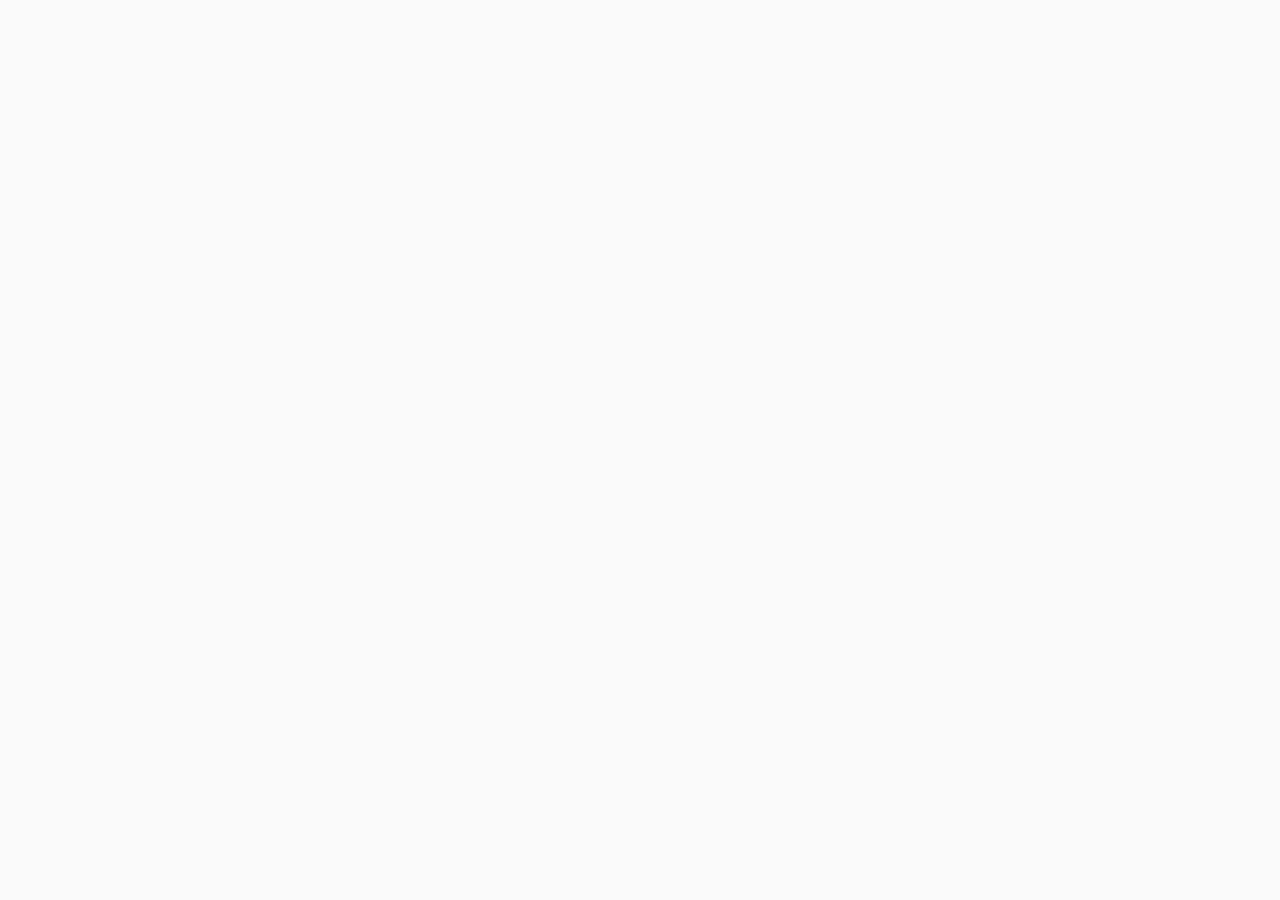
==== index.html @ 033799db "Initial commit" ====
<!DOCTYPE html>
<html lang="zh-CN">
<head>
  <meta charset="UTF-8" />
  <meta name="viewport" content="width=device-width, initial-scale=1.0" />
  <title>具身智能众创云空间</title>
  <!-- Favicon: 机器人+云 融合图标 -->
  <link rel="icon" type="image/svg+xml" href="data:image/svg+xml,%3Csvg xmlns='http://www.w3.org/2000/svg' viewBox='0 0 64 64'%3E%3Cdefs%3E%3ClinearGradient id='g' x1='0' y1='0' x2='1' y2='1'%3E%3Cstop offset='0%25' stop-color='%231565C0'/%3E%3Cstop offset='100%25' stop-color='%2342A5F5'/%3E%3C/linearGradient%3E%3C/defs%3E%3Crect width='64' height='64' rx='14' fill='url(%23g)'/%3E%3Cpath d='M20 28a12 12 0 0 1 24 0' fill='none' stroke='white' stroke-width='2.5' stroke-linecap='round'/%3E%3Crect x='18' y='28' width='28' height='18' rx='4' fill='none' stroke='white' stroke-width='2.5'/%3E%3Ccircle cx='26' cy='37' r='2.5' fill='white'/%3E%3Ccircle cx='38' cy='37' r='2.5' fill='white'/%3E%3Cpath d='M28 43h8' stroke='white' stroke-width='2' stroke-linecap='round'/%3E%3Cline x1='14' y1='33' x2='18' y2='33' stroke='white' stroke-width='2.5' stroke-linecap='round'/%3E%3Cline x1='46' y1='33' x2='50' y2='33' stroke='white' stroke-width='2.5' stroke-linecap='round'/%3E%3Cpath d='M36 20c2-5 7-7 11-5s5 7 3 11' fill='none' stroke='rgba(255,255,255,0.6)' stroke-width='2' stroke-linecap='round'/%3E%3C/svg%3E" />
  <link rel="stylesheet" href="https://unpkg.com/element-plus/dist/index.css" />
  <link rel="stylesheet" href="css/style.css" />
</head>
<body>
<div id="app"></div>

<!-- CDN 依赖 -->
<script src="https://unpkg.com/vue@3/dist/vue.global.prod.js"></script>
<script src="https://unpkg.com/element-plus/dist/index.full.min.js"></script>
<script src="https://cdn.jsdelivr.net/npm/echarts@5/dist/echarts.min.js"></script>

<!-- 数据层 -->
<script src="js/data.js"></script>

<!-- 组件（按模块拆分） -->
<script src="js/components/home.js"></script>
<script src="js/components/dataset.js"></script>
<script src="js/components/model.js"></script>
<script src="js/components/course.js"></script>
<script src="js/components/simulation.js"></script>
<script src="js/components/devtool.js"></script>
<script src="js/components/monitor.js"></script>
<script src="js/components/devzone.js"></script>
<script src="js/components/standard.js"></script>
<script src="js/components/mall.js"></script>
<script src="js/components/community.js"></script>
<script src="js/components/profile.js"></script>

<!-- 应用入口 -->
<script src="js/app.js"></script>
</body>
</html>
---- css/style.css ----
:root {
  --primary-blue: #1565C0;
  --primary-dark: #0D47A1;
  --primary-light: #1976D2;
  --accent-blue: #42A5F5;
  --dark-gray: #263238;
  --medium-gray: #546E7A;
  --light-gray: #90A4AE;
  --bg-white: #FAFAFA;
  --bg-section: #F5F7FA;
  --border-color: #E8EAED;
  --shadow: 0 2px 12px rgba(0,0,0,0.1);
  --shadow-hover: 0 8px 24px rgba(21,101,192,0.2);
  --radius: 8px;
  --transition: all 0.3s ease;
}
* { margin:0; padding:0; box-sizing:border-box; }
html,body { font-family:'Source Han Sans CN','PingFang SC','Microsoft YaHei',sans-serif; background:var(--bg-white); color:var(--dark-gray); font-size:14px; line-height:1.6; }
#app { min-height:100vh; }
::-webkit-scrollbar { width:6px; }
::-webkit-scrollbar-track { background:#f1f1f1; }
::-webkit-scrollbar-thumb { background:var(--light-gray); border-radius:3px; }
::-webkit-scrollbar-thumb:hover { background:var(--primary-blue); }

/* Navbar */
.top-navbar { position:fixed; top:0; left:0; right:0; z-index:1000; background:#fff; box-shadow:var(--shadow); height:60px; display:flex; align-items:center; padding:0 16px; }
.navbar-logo { display:flex; align-items:center; gap:10px; text-decoration:none; flex-shrink:0; margin-right:10px; cursor:pointer; transition:all 0.3s ease; }
.navbar-logo:hover { opacity:0.85; }
.logo-icon { width:36px; height:36px; border-radius:8px; display:flex; align-items:center; justify-content:center; color:#fff; font-size:18px; flex-shrink:0; overflow:hidden; }
.logo-icon svg { width:100%; height:100%; display:block; }
.logo-text { font-size:15px; font-weight:700; color:var(--primary-blue); white-space:nowrap; letter-spacing:0.5px; }
.logo-accent { font-weight:400; color:var(--medium-gray); margin-left:2px; }
.navbar-menu { flex:1; border-bottom:none !important; min-height:60px; overflow:hidden; }
.navbar-menu .el-menu-item { height:60px !important; line-height:60px !important; font-size:13px; padding:0 10px !important; }
.navbar-actions { display:flex; align-items:center; gap:10px; flex-shrink:0; }

/* Layout */
.main-content { padding-top:60px; min-height:100vh; }
.page-header { background:linear-gradient(135deg,var(--dark-gray),var(--primary-dark)); padding:40px 24px; color:#fff; }
.page-header-inner { max-width:1280px; margin:0 auto; }
.page-header h1 { font-size:26px; font-weight:700; margin-bottom:6px; }
.page-header p { font-size:14px; opacity:0.8; }
.section-container { max-width:1280px; margin:0 auto; padding:32px 24px; }
.section-title { font-size:22px; font-weight:700; color:var(--dark-gray); margin-bottom:6px; }
.section-subtitle { font-size:13px; color:var(--medium-gray); margin-bottom:24px; }
.section-tag { display:inline-block; font-size:11px; font-weight:600; color:var(--primary-blue); background:rgba(21,101,192,0.08); padding:3px 12px; border-radius:10px; letter-spacing:0.5px; }

/* Hero */
.hero-section { background:linear-gradient(135deg,var(--dark-gray) 0%,var(--primary-dark) 50%,var(--primary-blue) 100%); min-height:520px; display:flex; align-items:center; justify-content:center; text-align:center; padding:80px 24px; position:relative; overflow:hidden; }
.hero-grid-bg { position:absolute; inset:0; background-image:linear-gradient(rgba(255,255,255,0.03) 1px,transparent 1px),linear-gradient(90deg,rgba(255,255,255,0.03) 1px,transparent 1px); background-size:60px 60px; }
.hero-particles { position:absolute; inset:0; pointer-events:none; }
.hero-dot { position:absolute; background:rgba(66,165,245,0.4); border-radius:50%; animation:float-up linear infinite; }
@keyframes float-up { 0% { transform:translateY(0) scale(1); opacity:0; } 10% { opacity:1; } 90% { opacity:1; } 100% { transform:translateY(-100vh) scale(0.5); opacity:0; } }
.hero-float { position:absolute; border-radius:50%; opacity:0.06; }
.hero-float-1 { width:400px; height:400px; background:radial-gradient(circle,#42A5F5,transparent 70%); top:-100px; right:-100px; animation:float-glow 8s ease-in-out infinite; }
.hero-float-2 { width:300px; height:300px; background:radial-gradient(circle,#42A5F5,transparent 70%); bottom:-80px; left:-80px; animation:float-glow 10s ease-in-out infinite 2s; }
.hero-float-3 { width:200px; height:200px; border:1px solid rgba(255,255,255,0.08); background:transparent; top:20%; left:10%; animation:float-glow 6s ease-in-out infinite 1s; }
@keyframes float-glow { 0%,100% { transform:translate(0,0) scale(1); } 50% { transform:translate(20px,-20px) scale(1.1); } }
.hero-badge { display:inline-flex; align-items:center; gap:6px; background:rgba(66,165,245,0.15); border:1px solid rgba(66,165,245,0.4); color:var(--accent-blue); padding:6px 20px; border-radius:24px; font-size:13px; margin-bottom:20px; backdrop-filter:blur(4px); letter-spacing:0.5px; }
.hero-badge::before { content:''; display:inline-block; width:6px; height:6px; background:var(--accent-blue); border-radius:50%; animation:pulse 2s infinite; }
@keyframes pulse { 0%,100% { opacity:1; } 50% { opacity:0.3; } }
.hero-title { font-size:46px; font-weight:800; color:#fff; line-height:1.2; margin-bottom:16px; letter-spacing:-0.5px; }
.hero-title span { color:var(--accent-blue); }
.hero-subtitle { font-size:16px; color:rgba(255,255,255,0.75); margin-bottom:32px; max-width:600px; margin-left:auto; margin-right:auto; }
.hero-buttons { display:flex; gap:14px; justify-content:center; flex-wrap:wrap; }
.hero-btn-primary { font-size:15px !important; padding:12px 32px !important; border-radius:8px !important; font-weight:600 !important; }
.hero-btn-ghost { font-size:15px !important; padding:12px 32px !important; background:transparent !important; border-color:rgba(255,255,255,0.4) !important; color:#fff !important; border-radius:8px !important; font-weight:500 !important; }
.hero-btn-ghost:hover { border-color:rgba(255,255,255,0.8) !important; background:rgba(255,255,255,0.08) !important; }
.hero-trust { display:inline-flex; align-items:center; gap:14px; margin-top:28px; background:rgba(255,255,255,0.08); padding:8px 20px 8px 56px; border-radius:24px; position:relative; backdrop-filter:blur(4px); }
.hero-trust-avatars { position:relative; width:44px; height:28px; left:-44px; }
.hero-trust-avatar { position:absolute; width:28px; height:28px; border-radius:50%; display:flex; align-items:center; justify-content:center; color:#fff; font-size:11px; font-weight:700; border:2px solid rgba(38,50,56,0.9); }
.hero-trust-text { font-size:13px; color:rgba(255,255,255,0.8); }
.hero-trust-text strong { color:#fff; }

/* Stats */
.stats-section { background:#fff; padding:36px 0; box-shadow:var(--shadow); position:relative; overflow:hidden; }
.stats-section::before { content:''; position:absolute; top:0; left:0; right:0; height:2px; background:linear-gradient(90deg,transparent,var(--primary-blue),var(--accent-blue),var(--primary-blue),transparent); }
.stats-row { display:grid; grid-template-columns:repeat(4,1fr); max-width:1280px; margin:0 auto; padding:0 24px; }
.stat-item { text-align:center; padding:12px; border-right:1px solid var(--border-color); position:relative; }
.stat-item:last-child { border-right:none; }
.stat-number { font-size:36px; font-weight:800; background:linear-gradient(135deg,var(--primary-blue),var(--accent-blue)); -webkit-background-clip:text; -webkit-text-fill-color:transparent; background-clip:text; }
.stat-label { font-size:12px; color:var(--medium-gray); margin-top:4px; letter-spacing:1px; }

/* Module Cards */
.modules-section { background:var(--bg-section); padding:48px 0; }
.modules-grid { display:grid; grid-template-columns:repeat(5,1fr); gap:14px; max-width:1280px; margin:0 auto; padding:0 24px; }
.module-card { background:#fff; border-radius:12px; padding:24px 12px; text-align:center; cursor:pointer; transition:all 0.4s cubic-bezier(0.4,0,0.2,1); box-shadow:0 2px 8px rgba(0,0,0,0.06); border:1px solid transparent; position:relative; overflow:hidden; }
.module-card::before { content:''; position:absolute; top:0; left:0; right:0; height:3px; background:linear-gradient(90deg,var(--primary-blue),var(--accent-blue)); opacity:0; transition:opacity 0.3s; }
.module-card:hover { transform:translateY(-6px); box-shadow:0 12px 32px rgba(21,101,192,0.18); border-color:rgba(21,101,192,0.15); }
.module-card:hover::before { opacity:1; }
.module-icon { width:56px; height:56px; border-radius:14px; display:flex; align-items:center; justify-content:center; margin:0 auto 14px; color:#fff; transition:all 0.4s cubic-bezier(0.4,0,0.2,1); position:relative; }
.module-icon svg { width:28px; height:28px; }
.module-icon--dataset { background:linear-gradient(135deg,#1565C0,#42A5F5); box-shadow:0 4px 16px rgba(21,101,192,0.35); }
.module-icon--model { background:linear-gradient(135deg,#6A1B9A,#AB47BC); box-shadow:0 4px 16px rgba(106,27,154,0.35); }
.module-icon--course { background:linear-gradient(135deg,#00695C,#26A69A); box-shadow:0 4px 16px rgba(0,105,92,0.35); }
.module-icon--simulation { background:linear-gradient(135deg,#0D47A1,#2196F3); box-shadow:0 4px 16px rgba(13,71,161,0.35); }
.module-icon--devtool { background:linear-gradient(135deg,#E65100,#FF9800); box-shadow:0 4px 16px rgba(230,81,0,0.35); }
.module-icon--monitor { background:linear-gradient(135deg,#1B5E20,#66BB6A); box-shadow:0 4px 16px rgba(27,94,32,0.35); }
.module-icon--devzone { background:linear-gradient(135deg,#4E342E,#8D6E63); box-shadow:0 4px 16px rgba(78,52,46,0.35); }
.module-icon--standard { background:linear-gradient(135deg,#BF360C,#FF7043); box-shadow:0 4px 16px rgba(191,54,12,0.35); }
.module-icon--mall { background:linear-gradient(135deg,#0277BD,#29B6F6); box-shadow:0 4px 16px rgba(2,119,189,0.35); }
.module-icon--community { background:linear-gradient(135deg,#4527A0,#7E57C2); box-shadow:0 4px 16px rgba(69,39,160,0.35); }
.module-card:hover .module-icon { transform:scale(1.1) rotate(-3deg); }
.module-name { font-size:13px; font-weight:600; color:var(--dark-gray); margin-bottom:3px; }
.module-desc { font-size:11px; color:var(--light-gray); }

/* Partners */
.partners-section { background:var(--bg-section); padding:40px 0; }
.partners-grid { display:grid; grid-template-columns:repeat(6,1fr); gap:16px; }
.partner-logo { height:44px; background:#fff; border-radius:var(--radius); display:flex; align-items:center; justify-content:center; font-size:12px; font-weight:600; color:var(--medium-gray); box-shadow:var(--shadow); padding:0 12px; transition:var(--transition); }
.partner-logo:hover { box-shadow:var(--shadow-hover); color:var(--primary-blue); }

/* ===== Advantages ===== */
.advantages-section { background:#fff; padding:60px 0; }
.advantages-grid { display:grid; grid-template-columns:repeat(4,1fr); gap:20px; }
.advantage-card { background:var(--bg-section); border-radius:12px; padding:28px 22px; position:relative; overflow:hidden; transition:all 0.4s ease; border:1px solid transparent; }
.advantage-card:hover { background:#fff; box-shadow:0 8px 32px rgba(21,101,192,0.12); border-color:rgba(21,101,192,0.1); transform:translateY(-4px); }
.advantage-num { position:absolute; top:12px; right:16px; font-size:42px; font-weight:900; color:rgba(21,101,192,0.06); line-height:1; }
.advantage-icon-wrap { width:52px; height:52px; border-radius:14px; display:flex; align-items:center; justify-content:center; margin-bottom:18px; color:#fff; }
.advantage-icon-wrap svg { width:26px; height:26px; }
.advantage-icon--bolt { background:linear-gradient(135deg,#E65100,#FF9800); box-shadow:0 4px 14px rgba(230,81,0,0.3); }
.advantage-icon--cloud { background:linear-gradient(135deg,#0D47A1,#42A5F5); box-shadow:0 4px 14px rgba(13,71,161,0.3); }
.advantage-icon--shield { background:linear-gradient(135deg,#00695C,#26A69A); box-shadow:0 4px 14px rgba(0,105,92,0.3); }
.advantage-icon--puzzle { background:linear-gradient(135deg,#6A1B9A,#AB47BC); box-shadow:0 4px 14px rgba(106,27,154,0.3); }
.advantage-title { font-size:16px; font-weight:700; color:var(--dark-gray); margin-bottom:8px; }
.advantage-desc { font-size:13px; color:var(--medium-gray); line-height:1.7; }

/* ===== Featured Datasets ===== */
.featured-section { background:var(--bg-section); padding:60px 0; }
.featured-grid { display:grid; grid-template-columns:repeat(3,1fr); gap:20px; }
.featured-card { background:#fff; border-radius:12px; overflow:hidden; box-shadow:var(--shadow); transition:all 0.4s ease; border:1px solid var(--border-color); cursor:pointer; }
.featured-card:hover { transform:translateY(-4px); box-shadow:0 12px 32px rgba(21,101,192,0.15); border-color:var(--primary-blue); }
.featured-img { position:relative; height:180px; overflow:hidden; background:linear-gradient(135deg,#E3F2FD,#BBDEFB); }
.featured-img img { width:100%; height:100%; object-fit:cover; transition:transform 0.5s; }
.featured-card:hover .featured-img img { transform:scale(1.05); }
.featured-img-overlay { position:absolute; bottom:10px; right:10px; }
.featured-count { background:rgba(21,101,192,0.9); color:#fff; padding:3px 10px; border-radius:12px; font-size:11px; font-weight:600; backdrop-filter:blur(4px); }
.featured-body { padding:16px; }
.featured-name { font-size:14px; font-weight:600; color:var(--dark-gray); margin-bottom:6px; display:-webkit-box; -webkit-line-clamp:1; -webkit-box-orient:vertical; overflow:hidden; }
.featured-meta { display:flex; gap:12px; font-size:12px; color:var(--light-gray); }

/* ===== Tech Ecosystem ===== */
.tech-section { background:#fff; padding:60px 0; }
.tech-grid { display:flex; flex-wrap:wrap; gap:12px; justify-content:center; }
.tech-badge { display:inline-flex; align-items:center; gap:6px; padding:8px 18px; background:var(--bg-section); border:1px solid var(--border-color); border-radius:20px; font-size:13px; font-weight:500; color:var(--dark-gray); transition:all 0.3s; }
.tech-badge:hover { border-color:var(--primary-blue); color:var(--primary-blue); box-shadow:0 2px 8px rgba(21,101,192,0.1); }
.tech-badge-dot { width:6px; height:6px; background:var(--primary-blue); border-radius:50%; flex-shrink:0; }
.tech-badge-type { font-size:10px; color:var(--light-gray); background:rgba(0,0,0,0.04); padding:1px 6px; border-radius:8px; }

/* ===== Testimonials ===== */
.testimonials-section { background:var(--bg-section); padding:60px 0; }
.testimonials-grid { display:grid; grid-template-columns:repeat(3,1fr); gap:20px; }
.testimonial-card { background:#fff; border-radius:12px; padding:24px; box-shadow:var(--shadow); position:relative; transition:all 0.3s; }
.testimonial-card:hover { transform:translateY(-3px); box-shadow:var(--shadow-hover); }
.testimonial-quote { font-size:48px; font-weight:900; color:var(--primary-blue); opacity:0.15; line-height:0.8; margin-bottom:8px; }
.testimonial-content { font-size:13px; color:var(--medium-gray); line-height:1.8; margin-bottom:12px; }
.testimonial-stars { font-size:14px; }
.testimonial-avatar { width:40px; height:40px; border-radius:50%; background:linear-gradient(135deg,var(--primary-blue),var(--accent-blue)); display:flex; align-items:center; justify-content:center; color:#fff; font-size:15px; font-weight:700; flex-shrink:0; }
.testimonial-name { font-size:13px; font-weight:600; color:var(--dark-gray); }
.testimonial-role { font-size:11px; color:var(--light-gray); }

/* ===== News Cards (new grid layout) ===== */
.news-section { background:#fff; padding:60px 0; }
.news-grid { display:grid; grid-template-columns:repeat(2,1fr); gap:16px; }
.news-card { display:flex; gap:16px; background:var(--bg-section); border-radius:10px; padding:18px; transition:all 0.3s; border:1px solid transparent; cursor:pointer; }
.news-card:hover { border-color:var(--primary-blue); background:#fff; box-shadow:var(--shadow); }
.news-date-box { flex-shrink:0; width:56px; text-align:center; padding-top:4px; }
.news-date-day { font-size:28px; font-weight:800; color:var(--primary-blue); line-height:1; }
.news-date-month { font-size:12px; color:var(--medium-gray); margin-top:2px; }
.news-body { flex:1; min-width:0; }
.news-title { font-size:14px; font-weight:600; color:var(--dark-gray); margin-bottom:6px; display:-webkit-box; -webkit-line-clamp:1; -webkit-box-orient:vertical; overflow:hidden; }
.news-excerpt { font-size:12px; color:var(--medium-gray); display:-webkit-box; -webkit-line-clamp:2; -webkit-box-orient:vertical; overflow:hidden; }

/* ===== CTA ===== */
.cta-section { background:linear-gradient(135deg,var(--primary-dark),var(--primary-blue)); padding:60px 24px; }
.cta-inner { max-width:700px; text-align:center; margin:0 auto; }
.cta-title { font-size:28px; font-weight:800; color:#fff; margin-bottom:12px; }
.cta-desc { font-size:15px; color:rgba(255,255,255,0.8); margin-bottom:28px; }

/* Dataset */
.filter-bar { background:#fff; padding:16px 20px; border-radius:var(--radius); box-shadow:var(--shadow); margin-bottom:20px; display:flex; gap:12px; align-items:center; flex-wrap:wrap; }
/* ===== Dataset ===== */
.ds-stats-bar { display:flex; gap:0; background:#fff; border-radius:12px; overflow:hidden; box-shadow:0 2px 12px rgba(0,0,0,0.06); margin-bottom:24px; }
.ds-stat-item { flex:1; text-align:center; padding:18px 12px; border-right:1px solid var(--border-color); }
.ds-stat-item:last-child { border-right:none; }
.ds-stat-num { font-size:26px; font-weight:800; background:linear-gradient(135deg,var(--primary-blue),var(--accent-blue)); -webkit-background-clip:text; -webkit-text-fill-color:transparent; background-clip:text; }
.ds-stat-label { font-size:12px; color:var(--medium-gray); margin-top:4px; }
.dataset-grid { display:grid; grid-template-columns:repeat(3,1fr); gap:18px; }
.ds-link { text-decoration:none; display:block; }
.dataset-card { background:#fff; border-radius:12px; padding:20px; box-shadow:0 2px 12px rgba(0,0,0,0.06); transition:all 0.4s cubic-bezier(0.4,0,0.2,1); border:1px solid transparent; height:100%; display:flex; flex-direction:column; cursor:pointer; position:relative; }
.dataset-card:hover { transform:translateY(-4px); box-shadow:0 16px 40px rgba(21,101,192,0.15); border-color:rgba(21,101,192,0.2); }
.ds-card-header { display:flex; justify-content:space-between; align-items:center; margin-bottom:14px; }
.ds-category-badge { display:inline-flex; align-items:center; gap:4px; padding:4px 12px; border-radius:8px; color:#fff; font-size:11px; font-weight:600; letter-spacing:0.3px; }
.ds-ext-link { color:var(--light-gray); transition:color 0.3s; }
.dataset-card:hover .ds-ext-link { color:var(--primary-blue); }
.ds-name { font-size:15px; font-weight:700; color:var(--dark-gray); margin-bottom:6px; line-height:1.4; }
.ds-count { display:inline-flex; align-items:center; gap:4px; font-size:13px; font-weight:600; color:var(--primary-blue); background:rgba(21,101,192,0.08); padding:3px 10px; border-radius:6px; margin-bottom:10px; }
.ds-desc { font-size:12px; color:var(--medium-gray); line-height:1.7; margin-bottom:14px; display:-webkit-box; -webkit-line-clamp:2; -webkit-box-orient:vertical; overflow:hidden; flex:1; }
.ds-footer { display:flex; justify-content:space-between; align-items:center; gap:8px; flex-wrap:wrap; }
.ds-source { font-size:12px; color:var(--light-gray); font-weight:500; }
.ds-tags { display:flex; gap:4px; flex-wrap:wrap; }
.dataset-grid { display:grid; grid-template-columns:repeat(3,1fr); gap:18px; }
.dataset-name { font-size:15px; font-weight:600; color:var(--dark-gray); margin-bottom:6px; }
.dataset-meta { font-size:12px; color:var(--medium-gray); margin-bottom:10px; }
.dataset-tags { display:flex; gap:5px; flex-wrap:wrap; margin-bottom:12px; }
.dataset-actions { display:flex; gap:6px; }

/* Model */
.model-layout { display:grid; grid-template-columns:220px 1fr; gap:20px; }
.model-sidebar { background:#fff; border-radius:var(--radius); padding:14px; box-shadow:var(--shadow); }
.model-content { background:#fff; border-radius:var(--radius); padding:18px; box-shadow:var(--shadow); }
.model-grid { display:grid; grid-template-columns:repeat(3,1fr); gap:14px; }
.model-card { border:1px solid var(--border-color); border-radius:var(--radius); overflow:hidden; transition:var(--transition); cursor:pointer; }
.model-card:hover { box-shadow:var(--shadow-hover); border-color:var(--primary-blue); }
.model-card-img { width:100%; height:120px; background:linear-gradient(135deg,#E3F2FD,#BBDEFB); display:flex; align-items:center; justify-content:center; font-size:36px; }
.model-card-body { padding:10px; }
.model-card-name { font-size:13px; font-weight:600; color:var(--dark-gray); margin-bottom:4px; }
.model-card-desc { font-size:11px; color:var(--medium-gray); }

/* Course */
.course-grid { display:grid; grid-template-columns:repeat(3,1fr); gap:20px; }
.course-link { text-decoration:none; display:block; }
.course-card { background:#fff; border-radius:12px; overflow:hidden; box-shadow:0 2px 12px rgba(0,0,0,0.06); transition:all 0.4s cubic-bezier(0.4,0,0.2,1); cursor:pointer; border:1px solid transparent; height:100%; display:flex; flex-direction:column; }
.course-card:hover { transform:translateY(-6px); box-shadow:0 16px 40px rgba(21,101,192,0.15); border-color:rgba(21,101,192,0.15); }
.course-cover-wrap { position:relative; width:100%; padding-top:56.25%; background:linear-gradient(135deg,#E3F2FD,#BBDEFB); overflow:hidden; flex-shrink:0; }
.course-cover { position:absolute; top:0; left:0; width:100%; height:100%; object-fit:cover; transition:transform 0.5s; }
.course-card:hover .course-cover { transform:scale(1.05); }
.course-rank-badge { position:absolute; top:10px; left:10px; background:linear-gradient(135deg,#FF6B35,#FF8F00); color:#fff; font-size:11px; font-weight:800; padding:3px 10px; border-radius:6px; letter-spacing:0.5px; box-shadow:0 2px 8px rgba(255,107,53,0.4); }
.course-cover-overlay { position:absolute; inset:0; background:rgba(21,101,192,0.0); display:flex; align-items:center; justify-content:center; opacity:0; transition:all 0.3s; }
.course-card:hover .course-cover-overlay { opacity:1; background:rgba(21,101,192,0.35); }
.course-body { padding:14px 16px 16px; display:flex; flex-direction:column; flex:1; }
.course-title { font-size:13px; font-weight:600; color:var(--dark-gray); margin-bottom:8px; display:-webkit-box; -webkit-line-clamp:2; -webkit-box-orient:vertical; overflow:hidden; line-height:1.5; }
.course-up-row { display:flex; align-items:center; gap:8px; margin-bottom:8px; }
.course-avatar { width:22px; height:22px; border-radius:50%; display:flex; align-items:center; justify-content:center; color:#fff; font-size:10px; font-weight:700; flex-shrink:0; }
.course-up { font-size:12px; color:var(--medium-gray); flex:1; overflow:hidden; text-overflow:ellipsis; white-space:nowrap; }
.course-stats-row { display:flex; gap:14px; margin-bottom:8px; }
.course-stat { display:inline-flex; align-items:center; gap:4px; font-size:11px; color:var(--light-gray); }
.course-stat svg { flex-shrink:0; }
.course-desc { font-size:11px; color:var(--medium-gray); display:-webkit-box; -webkit-line-clamp:2; -webkit-box-orient:vertical; overflow:hidden; line-height:1.6; margin-top:auto; }

/* Simulation */
.sim-layout { display:grid; grid-template-columns:320px 1fr; gap:20px; }
.panel-card { background:#fff; border-radius:var(--radius); padding:22px; box-shadow:var(--shadow); }
.chart-container { width:100%; height:280px; }
.compute-packages { display:grid; grid-template-columns:repeat(3,1fr); gap:14px; margin-top:20px; }
.compute-package-card { border:2px solid var(--border-color); border-radius:var(--radius); padding:18px; text-align:center; cursor:pointer; transition:var(--transition); }
.compute-package-card.selected { border-color:var(--primary-blue); background:rgba(21,101,192,0.05); }
.package-name { font-size:15px; font-weight:700; color:var(--dark-gray); margin-bottom:6px; }
.package-price { font-size:22px; font-weight:800; color:var(--primary-blue); margin-bottom:6px; }
.package-desc { font-size:12px; color:var(--medium-gray); }

/* Monitor */
.monitor-stats { display:grid; grid-template-columns:repeat(4,1fr); gap:14px; margin-bottom:20px; }
.monitor-stat-card { background:#fff; border-radius:var(--radius); padding:18px; box-shadow:var(--shadow); display:flex; align-items:center; gap:14px; }
.monitor-stat-icon { width:44px; height:44px; border-radius:10px; display:flex; align-items:center; justify-content:center; font-size:20px; flex-shrink:0; }
.monitor-stat-value { font-size:26px; font-weight:800; line-height:1; }
.monitor-stat-label { font-size:12px; color:var(--medium-gray); margin-top:3px; }
.monitor-charts { display:grid; grid-template-columns:2fr 1fr; gap:20px; margin-bottom:20px; }
.chart-card { background:#fff; border-radius:var(--radius); padding:18px; box-shadow:var(--shadow); }
.chart-title { font-size:14px; font-weight:600; color:var(--dark-gray); margin-bottom:14px; }

/* Mall */
.mall-layout { display:grid; grid-template-columns:200px 1fr; gap:20px; }
.mall-sidebar { background:#fff; border-radius:var(--radius); padding:14px; box-shadow:var(--shadow); height:fit-content; }
.mall-grid { display:grid; grid-template-columns:repeat(4,1fr); gap:16px; }
.mall-card { background:#fff; border-radius:12px; overflow:hidden; box-shadow:0 2px 12px rgba(0,0,0,0.06); transition:all 0.4s cubic-bezier(0.4,0,0.2,1); cursor:pointer; border:1px solid transparent; }
.mall-card:hover { transform:translateY(-4px); box-shadow:0 12px 32px rgba(21,101,192,0.15); border-color:rgba(21,101,192,0.15); }
.mall-card-img { position:relative; width:100%; padding-top:75%; background:var(--bg-section); overflow:hidden; flex-shrink:0; }
.mall-card-img img { position:absolute; top:0; left:0; width:100%; height:100%; object-fit:cover; transition:transform 0.5s; }
.mall-card:hover .mall-card-img img { transform:scale(1.05); }
.mall-card-brand { position:absolute; top:8px; left:8px; background:rgba(21,101,192,0.9); color:#fff; padding:2px 8px; border-radius:4px; font-size:10px; font-weight:600; letter-spacing:0.3px; backdrop-filter:blur(4px); }
.mall-card-body { padding:12px 14px 14px; }
.mall-card-name { font-size:13px; font-weight:600; color:var(--dark-gray); margin-bottom:4px; display:-webkit-box; -webkit-line-clamp:2; -webkit-box-orient:vertical; overflow:hidden; line-height:1.5; }
.mall-card-spec { font-size:11px; color:var(--medium-gray); margin-bottom:8px; display:-webkit-box; -webkit-line-clamp:2; -webkit-box-orient:vertical; overflow:hidden; line-height:1.5; }
.mall-card-price-row { display:flex; align-items:baseline; gap:6px; margin-bottom:6px; }
.mall-card-price { font-size:20px; font-weight:800; color:#E53935; }
.mall-card-orig { font-size:11px; color:var(--light-gray); text-decoration:line-through; }
.mall-card-discount { display:inline-block; background:linear-gradient(135deg,#E53935,#FF6B35); color:#fff; font-size:10px; font-weight:700; padding:1px 5px; border-radius:3px; }
.mall-card-meta { display:flex; justify-content:space-between; font-size:11px; color:var(--light-gray); }

/* Community */
.community-layout { display:grid; grid-template-columns:1fr 300px; gap:20px; }
.post-item { background:#fff; border-radius:var(--radius); padding:18px; margin-bottom:10px; box-shadow:var(--shadow); cursor:pointer; transition:var(--transition); }
.post-item:hover { box-shadow:var(--shadow-hover); }
.post-title { font-size:14px; font-weight:600; color:var(--dark-gray); margin-bottom:6px; }
.post-excerpt { font-size:12px; color:var(--medium-gray); margin-bottom:10px; }
.post-meta { display:flex; align-items:center; gap:10px; font-size:12px; color:var(--light-gray); flex-wrap:wrap; }
.sidebar-widget { background:#fff; border-radius:var(--radius); padding:18px; box-shadow:var(--shadow); margin-bottom:14px; }
.widget-title { font-size:14px; font-weight:600; color:var(--dark-gray); padding-bottom:10px; border-bottom:1px solid var(--border-color); margin-bottom:10px; }

/* DevZone */
.devzone-grid { display:grid; grid-template-columns:repeat(3,1fr); gap:16px; margin-bottom:24px; }
.devzone-card { background:#fff; border-radius:var(--radius); padding:20px; box-shadow:var(--shadow); border:2px solid transparent; cursor:pointer; transition:var(--transition); }
.devzone-card:hover,.devzone-card.active { border-color:var(--primary-blue); }
.case-grid { display:grid; grid-template-columns:repeat(3,1fr); gap:16px; }
.case-card { background:#fff; border-radius:var(--radius); overflow:hidden; box-shadow:var(--shadow); }
.case-img { width:100%; height:130px; background:linear-gradient(135deg,#E3F2FD,#BBDEFB); display:flex; align-items:center; justify-content:center; font-size:36px; }
.case-body { padding:12px; }

/* Standard */
.standard-layout { display:grid; grid-template-columns:240px 1fr; gap:20px; }
.standard-sidebar { background:#fff; border-radius:var(--radius); padding:14px; box-shadow:var(--shadow); height:fit-content; position:sticky; top:76px; }
.standard-content { background:#fff; border-radius:var(--radius); padding:20px; box-shadow:var(--shadow); min-height:400px; }
.std-sidebar-title { font-size:13px; font-weight:700; color:var(--dark-gray); padding-bottom:10px; border-bottom:2px solid var(--border-color); margin-bottom:8px; letter-spacing:0.3px; }
.std-tree-node { display:flex; align-items:center; gap:6px; width:100%; font-size:13px; }
.std-tree-dot { width:8px; height:8px; border-radius:50%; flex-shrink:0; }
.std-tree-label { flex:1; color:var(--dark-gray); }
.std-tree-count { font-size:11px; color:var(--light-gray); background:var(--bg-section); padding:1px 7px; border-radius:10px; min-width:24px; text-align:center; }
.std-category-header { display:flex; align-items:center; gap:10px; padding:12px 16px; margin-bottom:16px; background:var(--bg-section); border-radius:8px; border-left:4px solid var(--primary-blue); }
.std-category-dot { width:10px; height:10px; border-radius:50%; flex-shrink:0; }
.std-category-name { font-size:16px; font-weight:700; color:var(--dark-gray); }
.std-category-count { font-size:12px; color:var(--medium-gray); background:rgba(0,0,0,0.05); padding:2px 10px; border-radius:10px; margin-left:auto; }
.std-code { font-family:'SF Mono','Menlo','Consolas',monospace; font-size:12px; font-weight:600; color:var(--primary-blue); letter-spacing:-0.2px; }
.std-cat-badge { display:inline-flex; align-items:center; padding:2px 8px; border-radius:6px; font-size:11px; font-weight:600; white-space:nowrap; }
.std-cert-intro { display:flex; align-items:center; gap:14px; padding:18px 20px; background:rgba(21,101,192,0.04); border:1px solid rgba(21,101,192,0.12); border-radius:10px; margin-bottom:18px; }
.std-cert-icon { width:48px; height:48px; border-radius:12px; background:rgba(21,101,192,0.1); display:flex; align-items:center; justify-content:center; flex-shrink:0; }
.std-pagination { display:flex; justify-content:center; padding:16px 0 4px; }
.std-tabs .el-tabs__header { margin-bottom:16px; }

/* DevTool */
.devtool-layout { display:grid; grid-template-columns:380px 1fr; gap:20px; }
.result-placeholder { height:280px; display:flex; flex-direction:column; align-items:center; justify-content:center; color:var(--light-gray); border:2px dashed var(--border-color); border-radius:var(--radius); }

/* Profile */
.profile-header { background:linear-gradient(135deg,var(--primary-dark),var(--primary-blue)); padding:36px 24px; display:flex; align-items:center; gap:20px; margin-bottom:20px; border-radius:var(--radius); }
.profile-avatar { width:72px; height:72px; border-radius:50%; background:rgba(255,255,255,0.2); display:flex; align-items:center; justify-content:center; font-size:32px; color:#fff; flex-shrink:0; }

/* Footer */
.site-footer { background:var(--dark-gray); color:rgba(255,255,255,0.7); padding:40px 24px 20px; }
.footer-inner { max-width:1280px; margin:0 auto; }
.footer-grid { display:grid; grid-template-columns:2fr 1fr 1fr 1fr; gap:32px; margin-bottom:32px; }
.footer-brand p { font-size:13px; line-height:1.8; margin-top:10px; }
.footer-col h4 { color:#fff; font-size:14px; font-weight:600; margin-bottom:14px; }
.footer-col ul { list-style:none; }
.footer-col ul li { margin-bottom:6px; }
.footer-col ul li a { color:rgba(255,255,255,0.6); text-decoration:none; font-size:13px; transition:var(--transition); }
.footer-col ul li a:hover { color:var(--accent-blue); }
.footer-bottom { border-top:1px solid rgba(255,255,255,0.1); padding-top:16px; text-align:center; font-size:13px; }

/* Tag cloud */
.tag-cloud { display:flex; flex-wrap:wrap; gap:6px; }
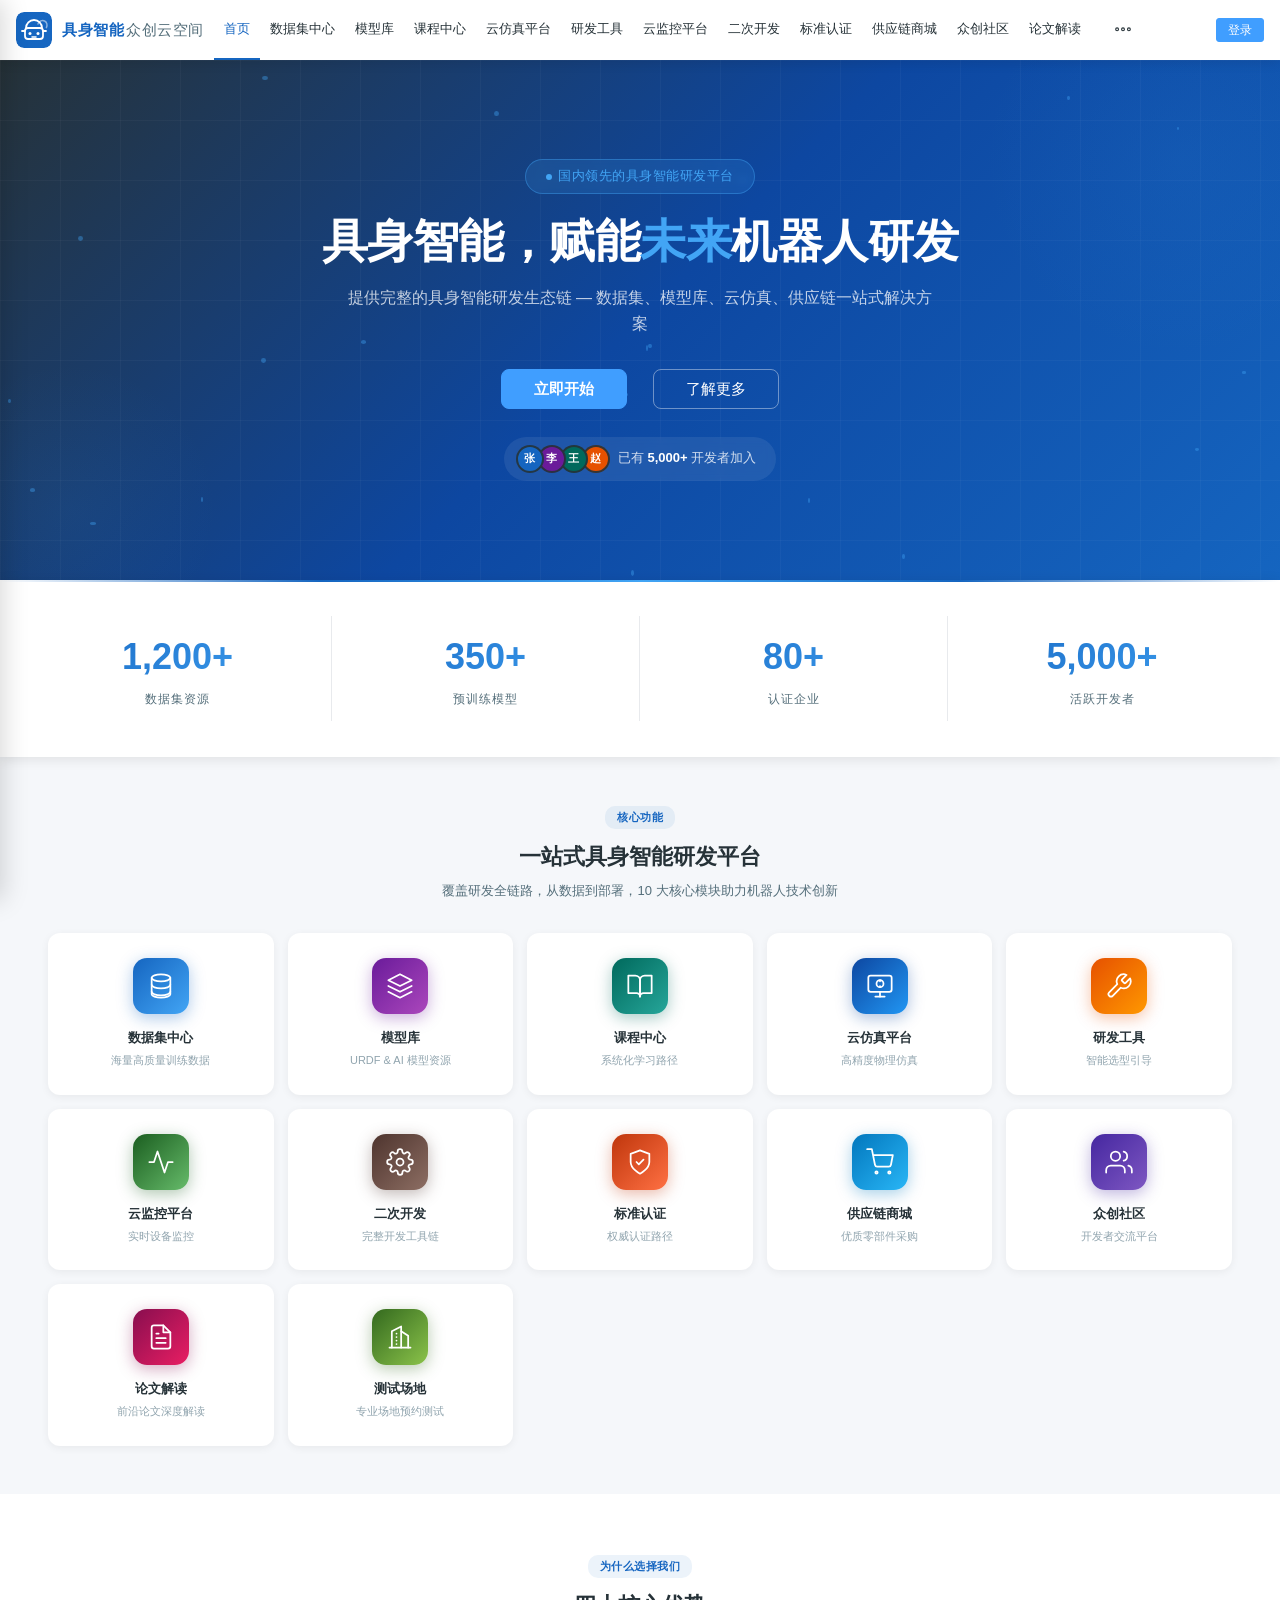
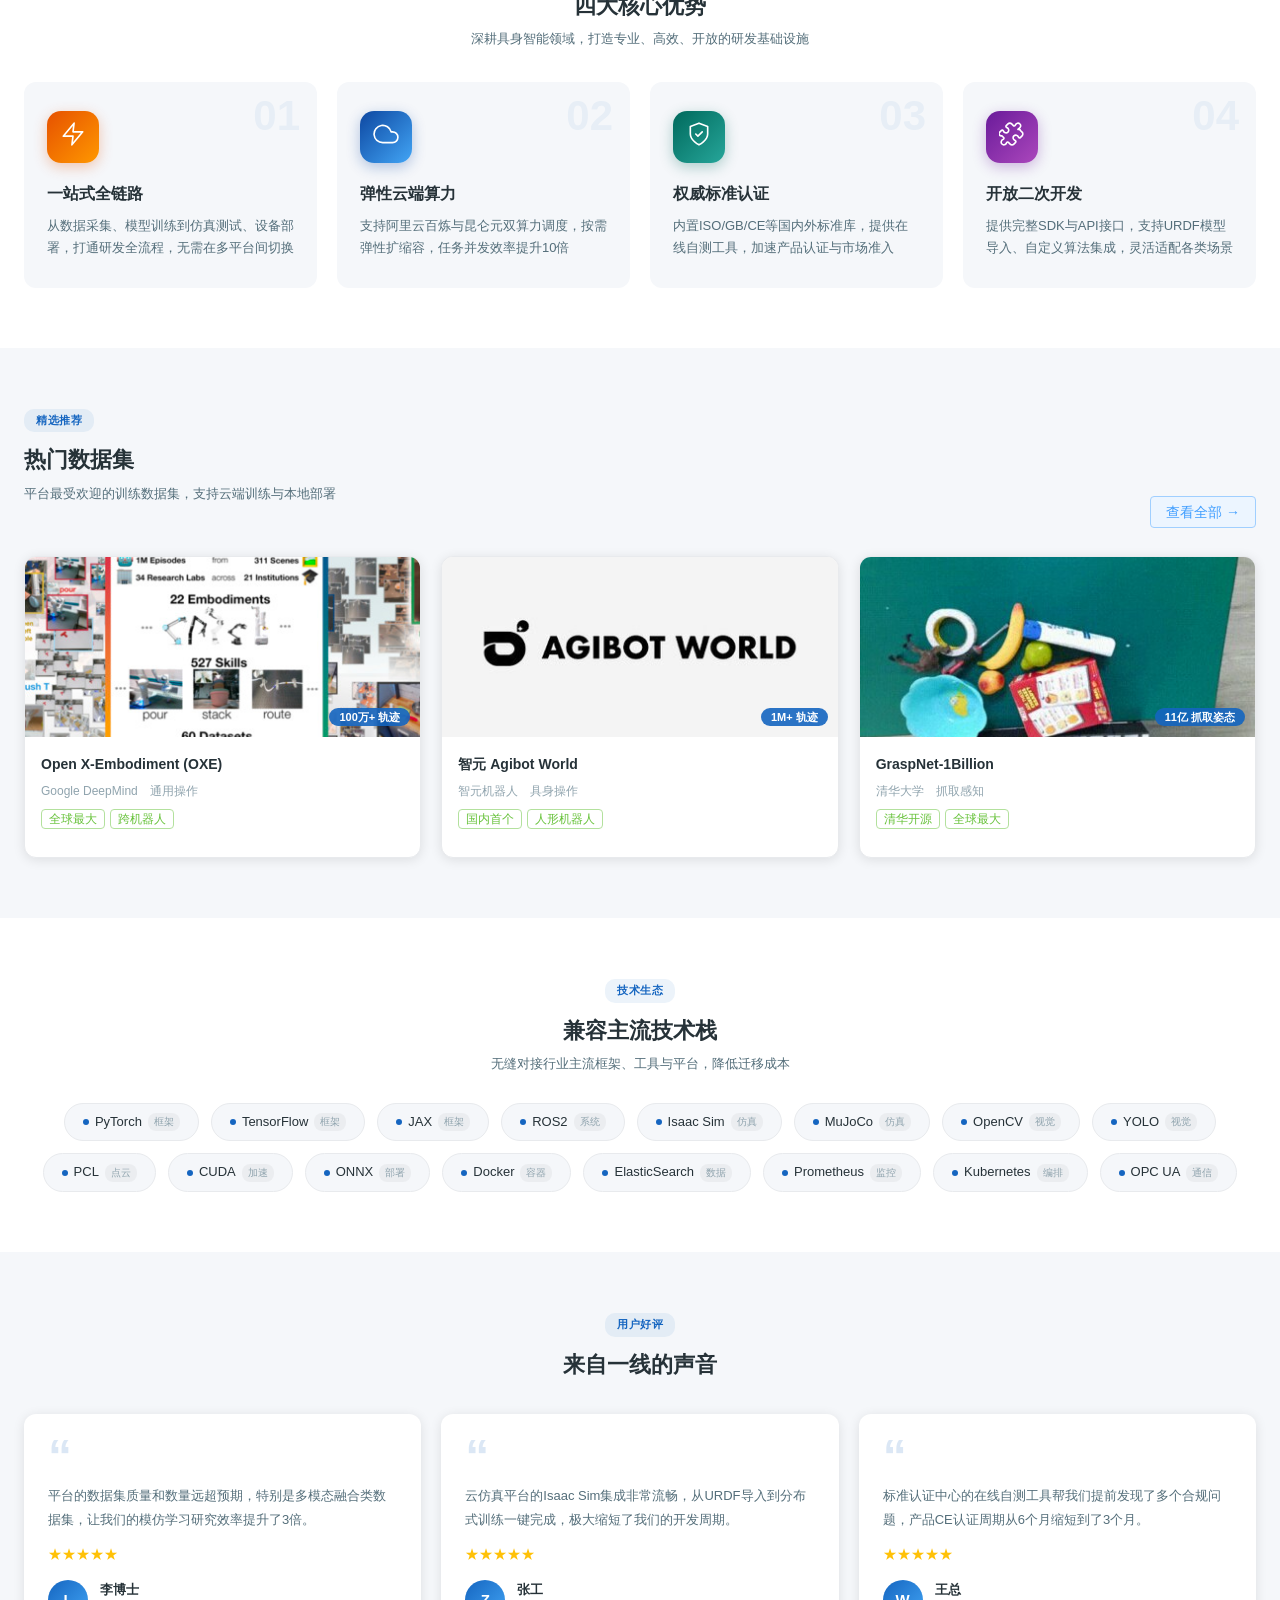
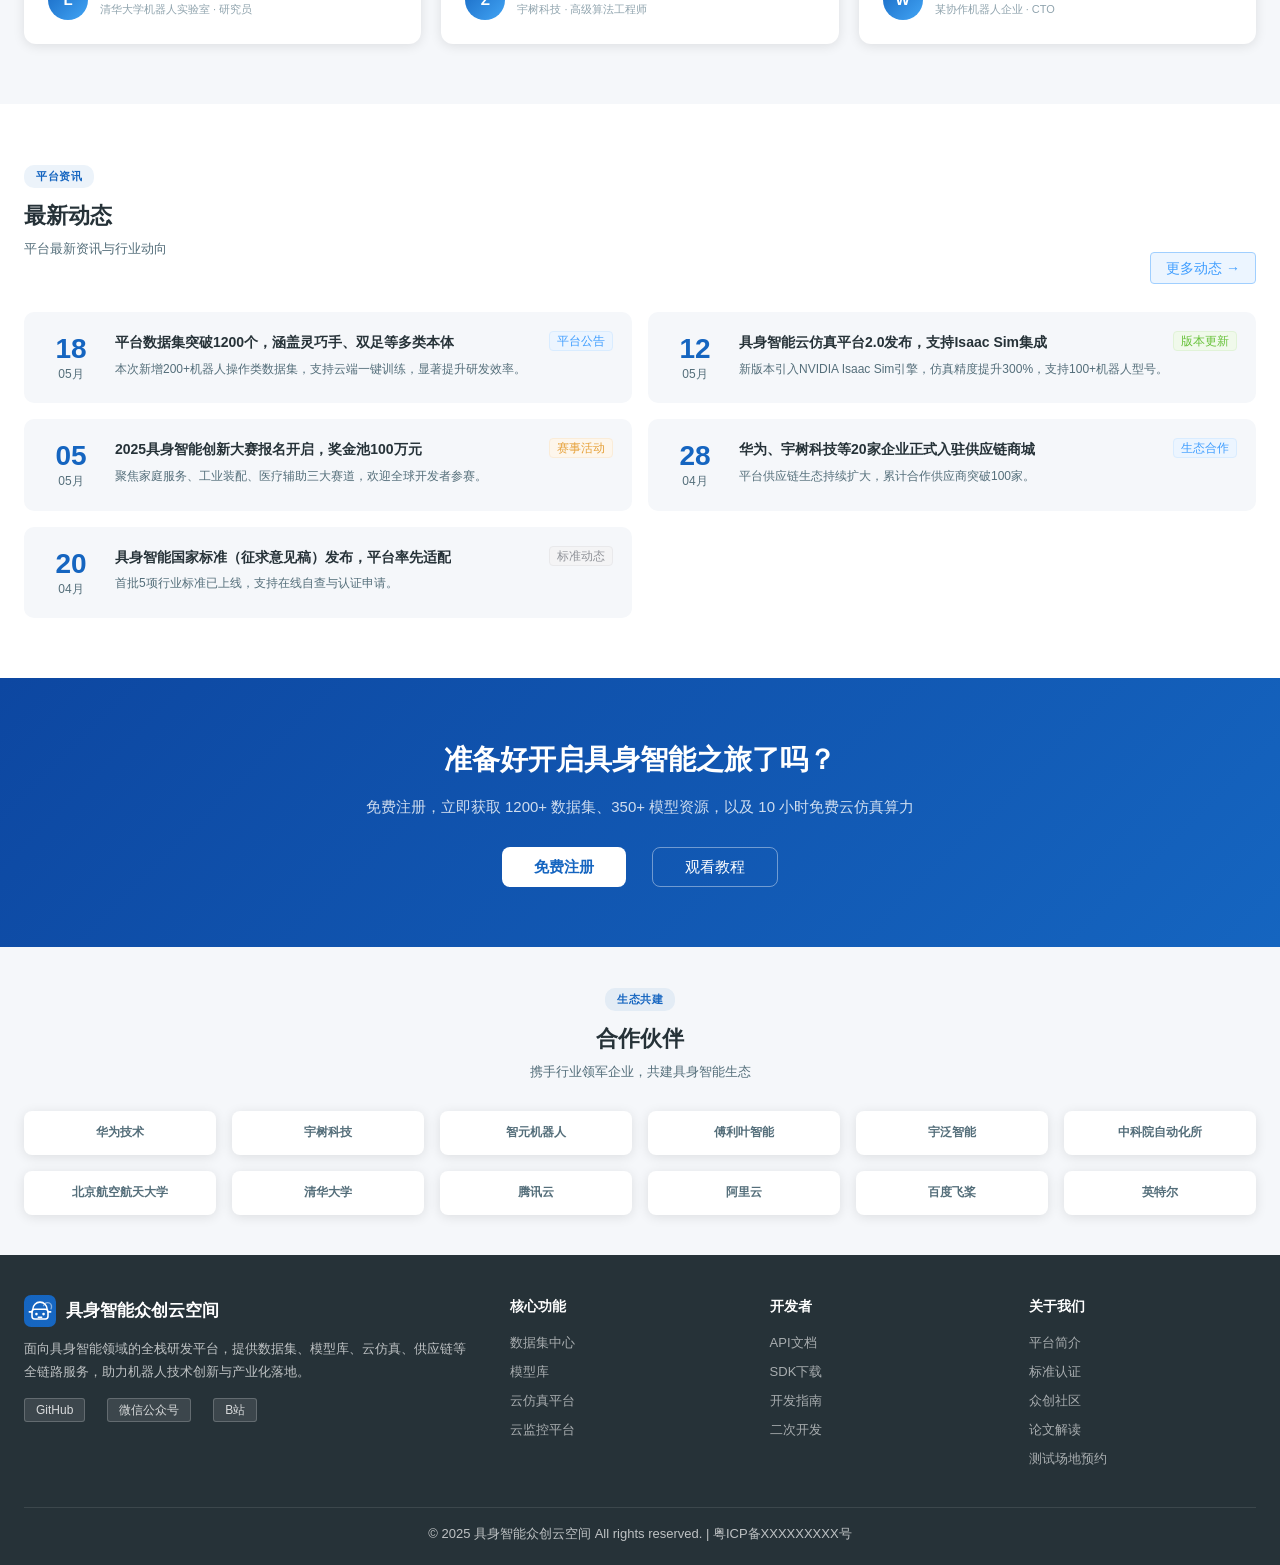
==== commit fc477bf0: "fix" ====
--- a/index.html
+++ b/index.html
@@ -6,19 +6,25 @@
   <title>具身智能众创云空间</title>
   <!-- Favicon: 机器人+云 融合图标 -->
   <link rel="icon" type="image/svg+xml" href="data:image/svg+xml,%3Csvg xmlns='http://www.w3.org/2000/svg' viewBox='0 0 64 64'%3E%3Cdefs%3E%3ClinearGradient id='g' x1='0' y1='0' x2='1' y2='1'%3E%3Cstop offset='0%25' stop-color='%231565C0'/%3E%3Cstop offset='100%25' stop-color='%2342A5F5'/%3E%3C/linearGradient%3E%3C/defs%3E%3Crect width='64' height='64' rx='14' fill='url(%23g)'/%3E%3Cpath d='M20 28a12 12 0 0 1 24 0' fill='none' stroke='white' stroke-width='2.5' stroke-linecap='round'/%3E%3Crect x='18' y='28' width='28' height='18' rx='4' fill='none' stroke='white' stroke-width='2.5'/%3E%3Ccircle cx='26' cy='37' r='2.5' fill='white'/%3E%3Ccircle cx='38' cy='37' r='2.5' fill='white'/%3E%3Cpath d='M28 43h8' stroke='white' stroke-width='2' stroke-linecap='round'/%3E%3Cline x1='14' y1='33' x2='18' y2='33' stroke='white' stroke-width='2.5' stroke-linecap='round'/%3E%3Cline x1='46' y1='33' x2='50' y2='33' stroke='white' stroke-width='2.5' stroke-linecap='round'/%3E%3Cpath d='M36 20c2-5 7-7 11-5s5 7 3 11' fill='none' stroke='rgba(255,255,255,0.6)' stroke-width='2' stroke-linecap='round'/%3E%3C/svg%3E" />
-  <link rel="stylesheet" href="https://unpkg.com/element-plus/dist/index.css" />
+  <link rel="stylesheet" href="css/element-plus.index.css" />
   <link rel="stylesheet" href="css/style.css" />
 </head>
 <body>
 <div id="app"></div>
 
-<!-- CDN 依赖 -->
-<script src="https://unpkg.com/vue@3/dist/vue.global.prod.js"></script>
-<script src="https://unpkg.com/element-plus/dist/index.full.min.js"></script>
-<script src="https://cdn.jsdelivr.net/npm/echarts@5/dist/echarts.min.js"></script>
+<!-- 本地离线依赖（file:// 可用）-->
+<script src="js/libs/vue.global.prod.js"></script>
+<script src="js/libs/element-plus.index.full.min.js"></script>
+<script src="js/libs/echarts.min.js"></script>
+<!-- Three.js 全家桶（本地离线版，file:// 可用）-->
+<script src="js/libs/three.min.js"></script>
+<script src="js/libs/OrbitControls.js"></script>
+<script src="js/libs/Loaders.js"></script>
+<script src="js/libs/URDFLoader.js"></script>
 
 <!-- 数据层 -->
 <script src="js/data.js"></script>
+<!-- URDF 内容（按需加载，首次点预览时动态注入） -->
 
 <!-- 组件（按模块拆分） -->
 <script src="js/components/home.js"></script>
@@ -32,6 +38,8 @@
 <script src="js/components/standard.js"></script>
 <script src="js/components/mall.js"></script>
 <script src="js/components/community.js"></script>
+<script src="js/components/paper.js"></script>
+<script src="js/components/testfield.js"></script>
 <script src="js/components/profile.js"></script>
 
 <!-- 应用入口 -->
--- a/css/element-plus.index.css
+++ b/css/element-plus.index.css
@@ -0,0 +1 @@
+:root{--el-color-white:#fff;--el-color-black:#000;--el-color-primary-rgb:64, 158, 255;--el-color-success-rgb:103, 194, 58;--el-color-warning-rgb:230, 162, 60;--el-color-danger-rgb:245, 108, 108;--el-color-error-rgb:245, 108, 108;--el-color-info-rgb:144, 147, 153;--el-font-size-extra-large:20px;--el-font-size-large:18px;--el-font-size-medium:16px;--el-font-size-base:14px;--el-font-size-small:13px;--el-font-size-extra-small:12px;--el-font-family:"Helvetica Neue", Helvetica, "PingFang SC", "Hiragino Sans GB", "Microsoft YaHei", "微软雅黑", Arial, sans-serif;--el-font-weight-primary:500;--el-font-line-height-primary:24px;--el-index-normal:1;--el-index-top:1000;--el-index-popper:2000;--el-border-radius-base:4px;--el-border-radius-small:2px;--el-border-radius-round:20px;--el-border-radius-circle:100%;--el-transition-duration:.3s;--el-transition-duration-fast:.2s;--el-transition-function-ease-in-out-bezier:cubic-bezier(.645, .045, .355, 1);--el-transition-function-fast-bezier:cubic-bezier(.23, 1, .32, 1);--el-transition-all:all var(--el-transition-duration) var(--el-transition-function-ease-in-out-bezier);--el-transition-fade:opacity var(--el-transition-duration) var(--el-transition-function-fast-bezier);--el-transition-md-fade:transform var(--el-transition-duration) var(--el-transition-function-fast-bezier), opacity var(--el-transition-duration) var(--el-transition-function-fast-bezier);--el-transition-fade-linear:opacity var(--el-transition-duration-fast) linear;--el-transition-border:border-color var(--el-transition-duration-fast) var(--el-transition-function-ease-in-out-bezier);--el-transition-box-shadow:box-shadow var(--el-transition-duration-fast) var(--el-transition-function-ease-in-out-bezier);--el-transition-color:color var(--el-transition-duration-fast) var(--el-transition-function-ease-in-out-bezier);--el-component-size-large:40px;--el-component-size:32px;--el-component-size-small:24px;--lightningcss-light:initial;--lightningcss-dark: ;--lightningcss-light:initial;--lightningcss-dark: ;color-scheme:light;--el-color-primary:#409eff;--el-color-primary-light-3:#79bbff;--el-color-primary-light-5:#a0cfff;--el-color-primary-light-7:#c6e2ff;--el-color-primary-light-8:#d9ecff;--el-color-primary-light-9:#ecf5ff;--el-color-primary-dark-2:#337ecc;--el-color-success:#67c23a;--el-color-success-light-3:#95d475;--el-color-success-light-5:#b3e19d;--el-color-success-light-7:#d1edc4;--el-color-success-light-8:#e1f3d8;--el-color-success-light-9:#f0f9eb;--el-color-success-dark-2:#529b2e;--el-color-warning:#e6a23c;--el-color-warning-light-3:#eebe77;--el-color-warning-light-5:#f3d19e;--el-color-warning-light-7:#f8e3c5;--el-color-warning-light-8:#faecd8;--el-color-warning-light-9:#fdf6ec;--el-color-warning-dark-2:#b88230;--el-color-danger:#f56c6c;--el-color-danger-light-3:#f89898;--el-color-danger-light-5:#fab6b6;--el-color-danger-light-7:#fcd3d3;--el-color-danger-light-8:#fde2e2;--el-color-danger-light-9:#fef0f0;--el-color-danger-dark-2:#c45656;--el-color-error:#f56c6c;--el-color-error-light-3:#f89898;--el-color-error-light-5:#fab6b6;--el-color-error-light-7:#fcd3d3;--el-color-error-light-8:#fde2e2;--el-color-error-light-9:#fef0f0;--el-color-error-dark-2:#c45656;--el-color-info:#909399;--el-color-info-light-3:#b1b3b8;--el-color-info-light-5:#c8c9cc;--el-color-info-light-7:#dedfe0;--el-color-info-light-8:#e9e9eb;--el-color-info-light-9:#f4f4f5;--el-color-info-dark-2:#73767a;--el-bg-color:#fff;--el-bg-color-page:#f2f3f5;--el-bg-color-overlay:#fff;--el-text-color-primary:#303133;--el-text-color-regular:#606266;--el-text-color-secondary:#909399;--el-text-color-placeholder:#a8abb2;--el-text-color-disabled:#c0c4cc;--el-border-color:#dcdfe6;--el-border-color-light:#e4e7ed;--el-border-color-lighter:#ebeef5;--el-border-color-extra-light:#f2f6fc;--el-border-color-dark:#d4d7de;--el-border-color-darker:#cdd0d6;--el-fill-color:#f0f2f5;--el-fill-color-light:#f5f7fa;--el-fill-color-lighter:#fafafa;--el-fill-color-extra-light:#fafcff;--el-fill-color-dark:#ebedf0;--el-fill-color-darker:#e6e8eb;--el-fill-color-blank:#fff;--el-box-shadow:0px 12px 32px 4px #0000000a, 0px 8px 20px #00000014;--el-box-shadow-light:0px 0px 12px #0000001f;--el-box-shadow-lighter:0px 0px 6px #0000001f;--el-box-shadow-dark:0px 16px 48px 16px #00000014, 0px 12px 32px #0000001f, 0px 8px 16px -8px #00000029;--el-disabled-bg-color:var(--el-fill-color-light);--el-disabled-text-color:var(--el-text-color-placeholder);--el-disabled-border-color:var(--el-border-color-light);--el-overlay-color:#000c;--el-overlay-color-light:#000000b3;--el-overlay-color-lighter:#00000080;--el-mask-color:#ffffffe6;--el-mask-color-extra-light:#ffffff4d;--el-border-width:1px;--el-border-style:solid;--el-border-color-hover:var(--el-text-color-disabled);--el-border:var(--el-border-width) var(--el-border-style) var(--el-border-color);--el-svg-monochrome-grey:var(--el-border-color)}.fade-in-linear-enter-active,.fade-in-linear-leave-active{transition:var(--el-transition-fade-linear)}.fade-in-linear-enter-from,.fade-in-linear-leave-to{opacity:0}.el-fade-in-linear-enter-active,.el-fade-in-linear-leave-active{transition:var(--el-transition-fade-linear)}.el-fade-in-linear-enter-from,.el-fade-in-linear-leave-to{opacity:0}.el-fade-in-enter-active,.el-fade-in-leave-active{transition:all var(--el-transition-duration) cubic-bezier(.55, 0, .1, 1)}.el-fade-in-enter-from,.el-fade-in-leave-active{opacity:0}.el-zoom-in-center-enter-active,.el-zoom-in-center-leave-active{transition:all var(--el-transition-duration) cubic-bezier(.55, 0, .1, 1)}.el-zoom-in-center-enter-from,.el-zoom-in-center-leave-active{opacity:0;transform:scaleX(0)}.el-zoom-in-top-enter-active,.el-zoom-in-top-leave-active{opacity:1;transition:var(--el-transition-md-fade);transform-origin:top;transform:scaleY(1)}.el-zoom-in-top-enter-active[data-popper-placement^=top],.el-zoom-in-top-leave-active[data-popper-placement^=top]{transform-origin:bottom}.el-zoom-in-top-enter-from,.el-zoom-in-top-leave-active{opacity:0;transform:scaleY(0)}.el-zoom-in-bottom-enter-active,.el-zoom-in-bottom-leave-active{opacity:1;transition:var(--el-transition-md-fade);transform-origin:bottom;transform:scaleY(1)}.el-zoom-in-bottom-enter-from,.el-zoom-in-bottom-leave-active{opacity:0;transform:scaleY(0)}.el-zoom-in-left-enter-active,.el-zoom-in-left-leave-active{opacity:1;transition:var(--el-transition-md-fade);transform-origin:0 0;transform:scale(1)}.el-zoom-in-left-enter-from,.el-zoom-in-left-leave-active{opacity:0;transform:scale(.45)}.collapse-transition{transition:var(--el-transition-duration) height ease-in-out, var(--el-transition-duration) padding-top ease-in-out, var(--el-transition-duration) padding-bottom ease-in-out}.el-collapse-transition-leave-active,.el-collapse-transition-enter-active{transition:var(--el-transition-duration) max-height ease-in-out, var(--el-transition-duration) padding-top ease-in-out, var(--el-transition-duration) padding-bottom ease-in-out}.horizontal-collapse-transition{transition:var(--el-transition-duration) width ease-in-out, var(--el-transition-duration) padding-left ease-in-out, var(--el-transition-duration) padding-right ease-in-out}.el-list-enter-active,.el-list-leave-active{transition:all 1s}.el-list-enter-from,.el-list-leave-to{opacity:0;transform:translateY(-30px)}.el-list-leave-active{position:absolute!important}.el-opacity-transition{transition:opacity var(--el-transition-duration) cubic-bezier(.55, 0, .1, 1)}.el-icon--right{margin-left:5px}.el-icon--left{margin-right:5px}@keyframes rotating{0%{transform:rotate(0)}to{transform:rotate(360deg)}}.el-icon{--color:inherit;fill:currentColor;width:1em;height:1em;color:var(--color);line-height:1em;font-size:inherit;justify-content:center;align-items:center;display:inline-flex;position:relative}.el-icon.is-loading{animation:2s linear infinite rotating}.el-icon svg{width:1em;height:1em}.el-affix--fixed{position:fixed}.el-alert{--el-alert-padding:8px 16px;--el-alert-border-radius-base:var(--el-border-radius-base);--el-alert-title-font-size:14px;--el-alert-title-with-description-font-size:16px;--el-alert-description-font-size:14px;--el-alert-close-font-size:16px;--el-alert-close-customed-font-size:14px;--el-alert-icon-size:16px;--el-alert-icon-large-size:28px;width:100%;padding:var(--el-alert-padding);box-sizing:border-box;border-radius:var(--el-alert-border-radius-base);background-color:var(--el-color-white);opacity:1;transition:opacity var(--el-transition-duration-fast);align-items:center;margin:0;display:flex;position:relative;overflow:hidden}.el-alert.is-light .el-alert__close-btn{color:var(--el-text-color-placeholder)}.el-alert.is-dark .el-alert__close-btn,.el-alert.is-dark .el-alert__description{color:var(--el-color-white)}.el-alert.is-center{justify-content:center}.el-alert--primary{--el-alert-bg-color:var(--el-color-primary-light-9)}.el-alert--primary.is-light{background-color:var(--el-alert-bg-color);color:var(--el-color-primary)}.el-alert--primary.is-light .el-alert__description{color:var(--el-color-primary)}.el-alert--primary.is-dark{background-color:var(--el-color-primary);color:var(--el-color-white)}.el-alert--success{--el-alert-bg-color:var(--el-color-success-light-9)}.el-alert--success.is-light{background-color:var(--el-alert-bg-color);color:var(--el-color-success)}.el-alert--success.is-light .el-alert__description{color:var(--el-color-success)}.el-alert--success.is-dark{background-color:var(--el-color-success);color:var(--el-color-white)}.el-alert--info{--el-alert-bg-color:var(--el-color-info-light-9)}.el-alert--info.is-light{background-color:var(--el-alert-bg-color);color:var(--el-color-info)}.el-alert--info.is-light .el-alert__description{color:var(--el-color-info)}.el-alert--info.is-dark{background-color:var(--el-color-info);color:var(--el-color-white)}.el-alert--warning{--el-alert-bg-color:var(--el-color-warning-light-9)}.el-alert--warning.is-light{background-color:var(--el-alert-bg-color);color:var(--el-color-warning)}.el-alert--warning.is-light .el-alert__description{color:var(--el-color-warning)}.el-alert--warning.is-dark{background-color:var(--el-color-warning);color:var(--el-color-white)}.el-alert--error{--el-alert-bg-color:var(--el-color-error-light-9)}.el-alert--error.is-light{background-color:var(--el-alert-bg-color);color:var(--el-color-error)}.el-alert--error.is-light .el-alert__description{color:var(--el-color-error)}.el-alert--error.is-dark{background-color:var(--el-color-error);color:var(--el-color-white)}.el-alert__content{flex-direction:column;gap:4px;display:flex}.el-alert .el-alert__icon{font-size:var(--el-alert-icon-size);width:var(--el-alert-icon-size);margin-right:8px}.el-alert .el-alert__icon.is-big{font-size:var(--el-alert-icon-large-size);width:var(--el-alert-icon-large-size);margin-right:12px}.el-alert__title{font-size:var(--el-alert-title-font-size);line-height:24px}.el-alert__title.with-description{font-size:var(--el-alert-title-with-description-font-size)}.el-alert .el-alert__description{font-size:var(--el-alert-description-font-size);margin:0}.el-alert .el-alert__close-btn{font-size:var(--el-alert-close-font-size);opacity:1;cursor:pointer;position:absolute;top:12px;right:16px}.el-alert .el-alert__close-btn.is-customed{font-style:normal;font-size:var(--el-alert-close-customed-font-size);line-height:24px;top:8px}.el-alert-fade-enter-from,.el-alert-fade-leave-active{opacity:0}.el-aside{box-sizing:border-box;width:var(--el-aside-width,300px);flex-shrink:0;overflow:auto}.el-autocomplete{--el-input-text-color:var(--el-text-color-regular);--el-input-border:var(--el-border);--el-input-hover-border:var(--el-border-color-hover);--el-input-focus-border:var(--el-color-primary);--el-input-transparent-border:0 0 0 1px transparent inset;--el-input-border-color:var(--el-border-color);--el-input-border-radius:var(--el-border-radius-base);--el-input-bg-color:var(--el-fill-color-blank);--el-input-icon-color:var(--el-text-color-placeholder);--el-input-placeholder-color:var(--el-text-color-placeholder);--el-input-hover-border-color:var(--el-border-color-hover);--el-input-clear-hover-color:var(--el-text-color-secondary);--el-input-focus-border-color:var(--el-color-primary);--el-input-width:100%;width:var(--el-input-width);display:inline-block;position:relative}.el-autocomplete__popper.el-popper{background:var(--el-bg-color-overlay);border:1px solid var(--el-border-color-light);box-shadow:var(--el-box-shadow-light)}.el-autocomplete__popper.el-popper .el-popper__arrow:before{border:1px solid var(--el-border-color-light)}.el-autocomplete__popper.el-popper[data-popper-placement^=top] .el-popper__arrow:before{border-top-color:#0000;border-left-color:#0000}.el-autocomplete__popper.el-popper[data-popper-placement^=bottom] .el-popper__arrow:before{border-bottom-color:#0000;border-right-color:#0000}.el-autocomplete__popper.el-popper[data-popper-placement^=left] .el-popper__arrow:before{border-bottom-color:#0000;border-left-color:#0000}.el-autocomplete__popper.el-popper[data-popper-placement^=right] .el-popper__arrow:before{border-top-color:#0000;border-right-color:#0000}.el-autocomplete-suggestion{border-radius:var(--el-border-radius-base);box-sizing:border-box}.el-autocomplete-suggestion__header{border-bottom:1px solid var(--el-border-color-lighter);padding:10px}.el-autocomplete-suggestion__footer{border-top:1px solid var(--el-border-color-lighter);padding:10px}.el-autocomplete-suggestion__wrap{box-sizing:border-box;max-height:280px;padding:10px 0}.el-autocomplete-suggestion__list{margin:0;padding:0}.el-autocomplete-suggestion li{cursor:pointer;color:var(--el-text-color-regular);line-height:34px;font-size:var(--el-font-size-base);text-align:left;text-overflow:ellipsis;white-space:nowrap;margin:0;padding:0 20px;list-style:none;overflow:hidden}.el-autocomplete-suggestion li:hover,.el-autocomplete-suggestion li.highlighted{background-color:var(--el-fill-color-light)}.el-autocomplete-suggestion li.divider{border-top:1px solid var(--el-color-black);margin-top:6px}.el-autocomplete-suggestion li.divider:last-child{margin-bottom:-6px}.el-autocomplete-suggestion.is-loading li{cursor:default;height:100px;color:var(--el-text-color-secondary);justify-content:center;align-items:center;font-size:20px;display:flex}.el-autocomplete-suggestion.is-loading li:hover{background-color:var(--el-bg-color-overlay)}.el-avatar{--el-avatar-text-color:var(--el-color-white);--el-avatar-bg-color:var(--el-text-color-disabled);--el-avatar-text-size:14px;--el-avatar-icon-size:18px;--el-avatar-border-radius:var(--el-border-radius-base);--el-avatar-size-large:56px;--el-avatar-size:40px;--el-avatar-size-small:24px;box-sizing:border-box;text-align:center;color:var(--el-avatar-text-color);background:var(--el-avatar-bg-color);width:var(--el-avatar-size);height:var(--el-avatar-size);font-size:var(--el-avatar-text-size);outline:none;justify-content:center;align-items:center;display:inline-flex;overflow:hidden}.el-avatar>img{width:100%;height:100%;display:block}.el-avatar--circle{border-radius:50%}.el-avatar--square{border-radius:var(--el-avatar-border-radius)}.el-avatar--icon{font-size:var(--el-avatar-icon-size)}.el-avatar--small{--el-avatar-size:24px}.el-avatar--large{--el-avatar-size:56px}.el-avatar-group{--el-avatar-group-item-gap:-8px;--el-avatar-group-collapse-item-gap:4px;display:inline-flex}.el-avatar-group .el-avatar{border:1px solid var(--el-border-color-extra-light)}.el-avatar-group .el-avatar:not(:first-child){margin-left:var(--el-avatar-group-item-gap)}.el-avatar-group__collapse-avatars{--el-avatar-group-item-gap:-8px;--el-avatar-group-collapse-item-gap:4px}.el-avatar-group__collapse-avatars .el-avatar:not(:first-child){margin-left:var(--el-avatar-group-collapse-item-gap)}.el-backtop{--el-backtop-bg-color:var(--el-bg-color-overlay);--el-backtop-text-color:var(--el-color-primary);--el-backtop-hover-bg-color:var(--el-border-color-extra-light);background-color:var(--el-backtop-bg-color);width:40px;height:40px;color:var(--el-backtop-text-color);box-shadow:var(--el-box-shadow-lighter);cursor:pointer;z-index:5;border-radius:50%;justify-content:center;align-items:center;font-size:20px;display:flex;position:fixed}.el-backtop:hover{background-color:var(--el-backtop-hover-bg-color)}.el-backtop__icon{font-size:20px}.el-badge{--el-badge-bg-color:var(--el-color-danger);--el-badge-radius:10px;--el-badge-font-size:12px;--el-badge-padding:6px;--el-badge-size:18px;vertical-align:middle;width:-moz-fit-content;width:fit-content;display:inline-block;position:relative}.el-badge__content{background-color:var(--el-badge-bg-color);border-radius:var(--el-badge-radius);color:var(--el-color-white);font-size:var(--el-badge-font-size);height:var(--el-badge-size);padding:0 var(--el-badge-padding);white-space:nowrap;border:1px solid var(--el-bg-color);justify-content:center;align-items:center;display:inline-flex}.el-badge__content.is-fixed{top:0;right:calc(1px + var(--el-badge-size) / 2);z-index:var(--el-index-normal);position:absolute;transform:translateY(-50%)translate(100%)}.el-badge__content.is-fixed.is-dot{right:5px}.el-badge__content.is-dot{border-radius:50%;width:8px;height:8px;padding:0;right:0}.el-badge__content.is-hide-zero{display:none}.el-badge__content--primary{background-color:var(--el-color-primary)}.el-badge__content--success{background-color:var(--el-color-success)}.el-badge__content--warning{background-color:var(--el-color-warning)}.el-badge__content--info{background-color:var(--el-color-info)}.el-badge__content--danger{background-color:var(--el-color-danger)}.el-breadcrumb__separator{color:var(--el-text-color-placeholder);margin:0 9px;font-weight:700}.el-breadcrumb__separator.el-icon{margin:0 6px;font-weight:400}.el-breadcrumb__separator.el-icon svg{vertical-align:middle}.el-breadcrumb__item{float:left;align-items:center;display:inline-flex}.el-breadcrumb__inner{color:var(--el-text-color-regular)}.el-breadcrumb__inner.is-link,.el-breadcrumb__inner a{transition:var(--el-transition-color);color:var(--el-text-color-primary);font-weight:700;text-decoration:none}.el-breadcrumb__inner.is-link:hover,.el-breadcrumb__inner a:hover{color:var(--el-color-primary);cursor:pointer}.el-breadcrumb__item:last-child .el-breadcrumb__inner,.el-breadcrumb__item:last-child .el-breadcrumb__inner:hover,.el-breadcrumb__item:last-child .el-breadcrumb__inner a,.el-breadcrumb__item:last-child .el-breadcrumb__inner a:hover{color:var(--el-text-color-regular);cursor:text;font-weight:400}.el-breadcrumb__item:last-child .el-breadcrumb__separator{display:none}.el-breadcrumb{font-size:14px;line-height:1}.el-breadcrumb:before,.el-breadcrumb:after{content:"";display:table}.el-breadcrumb:after{clear:both}.el-button-group>.el-button+.el-button{margin-left:0}.el-button-group>.el-button:first-child:last-child{border-top-right-radius:var(--el-border-radius-base);border-bottom-right-radius:var(--el-border-radius-base);border-top-left-radius:var(--el-border-radius-base);border-bottom-left-radius:var(--el-border-radius-base)}.el-button-group>.el-button:first-child:last-child.is-round{border-radius:var(--el-border-radius-round)}.el-button-group>.el-button:first-child:last-child.is-circle{border-radius:50%}.el-button-group>.el-button:not(:first-child):not(:last-child){border-radius:0}.el-button-group>.el-button:hover,.el-button-group>.el-button:focus,.el-button-group>.el-button:active,.el-button-group>.el-button.is-active{z-index:1}.el-button-group--horizontal{vertical-align:middle;display:inline-block}.el-button-group--horizontal:before,.el-button-group--horizontal:after{content:"";display:table}.el-button-group--horizontal:after{clear:both}.el-button-group--horizontal>.el-button{float:left;position:relative}.el-button-group--horizontal>.el-button:first-child{border-top-right-radius:0;border-bottom-right-radius:0}.el-button-group--horizontal>.el-button:last-child{border-top-left-radius:0;border-bottom-left-radius:0}.el-button-group--horizontal>.el-button:not(:last-child){margin-right:-1px}.el-button-group--horizontal .el-button--primary:first-child{border-right-color:var(--el-button-divide-border-color)}.el-button-group--horizontal .el-button--primary:last-child{border-left-color:var(--el-button-divide-border-color)}.el-button-group--horizontal .el-button--primary:not(:first-child):not(:last-child){border-left-color:var(--el-button-divide-border-color);border-right-color:var(--el-button-divide-border-color)}.el-button-group--horizontal .el-button--success:first-child{border-right-color:var(--el-button-divide-border-color)}.el-button-group--horizontal .el-button--success:last-child{border-left-color:var(--el-button-divide-border-color)}.el-button-group--horizontal .el-button--success:not(:first-child):not(:last-child){border-left-color:var(--el-button-divide-border-color);border-right-color:var(--el-button-divide-border-color)}.el-button-group--horizontal .el-button--warning:first-child{border-right-color:var(--el-button-divide-border-color)}.el-button-group--horizontal .el-button--warning:last-child{border-left-color:var(--el-button-divide-border-color)}.el-button-group--horizontal .el-button--warning:not(:first-child):not(:last-child){border-left-color:var(--el-button-divide-border-color);border-right-color:var(--el-button-divide-border-color)}.el-button-group--horizontal .el-button--danger:first-child{border-right-color:var(--el-button-divide-border-color)}.el-button-group--horizontal .el-button--danger:last-child{border-left-color:var(--el-button-divide-border-color)}.el-button-group--horizontal .el-button--danger:not(:first-child):not(:last-child){border-left-color:var(--el-button-divide-border-color);border-right-color:var(--el-button-divide-border-color)}.el-button-group--horizontal .el-button--info:first-child{border-right-color:var(--el-button-divide-border-color)}.el-button-group--horizontal .el-button--info:last-child{border-left-color:var(--el-button-divide-border-color)}.el-button-group--horizontal .el-button--info:not(:first-child):not(:last-child){border-left-color:var(--el-button-divide-border-color);border-right-color:var(--el-button-divide-border-color)}.el-button-group--horizontal>.el-dropdown>.el-button{border-left-color:var(--el-button-divide-border-color);border-top-left-radius:0;border-bottom-left-radius:0}.el-button-group--vertical{flex-direction:column;align-items:stretch;display:inline-flex}.el-button-group--vertical>.el-button{margin-top:-1px}.el-button-group--vertical>.el-button:first-child{border-bottom-right-radius:0;border-bottom-left-radius:0}.el-button-group--vertical>.el-button:last-child{border-top-left-radius:0;border-top-right-radius:0}.el-button-group--vertical>.el-dropdown{margin-top:-1px}.el-button-group--vertical>.el-dropdown>.el-button{border-left-color:var(--el-button-divide-border-color);border-top-left-radius:0;border-top-right-radius:0}.el-button-group--vertical .el-button--primary:first-child{border-bottom-color:var(--el-button-divide-border-color)}.el-button-group--vertical .el-button--primary:last-child{border-top-color:var(--el-button-divide-border-color)}.el-button-group--vertical .el-button--primary:not(:first-child):not(:last-child){border-top-color:var(--el-button-divide-border-color);border-bottom-color:var(--el-button-divide-border-color)}.el-button-group--vertical .el-button--success:first-child{border-bottom-color:var(--el-button-divide-border-color)}.el-button-group--vertical .el-button--success:last-child{border-top-color:var(--el-button-divide-border-color)}.el-button-group--vertical .el-button--success:not(:first-child):not(:last-child){border-top-color:var(--el-button-divide-border-color);border-bottom-color:var(--el-button-divide-border-color)}.el-button-group--vertical .el-button--warning:first-child{border-bottom-color:var(--el-button-divide-border-color)}.el-button-group--vertical .el-button--warning:last-child{border-top-color:var(--el-button-divide-border-color)}.el-button-group--vertical .el-button--warning:not(:first-child):not(:last-child){border-top-color:var(--el-button-divide-border-color);border-bottom-color:var(--el-button-divide-border-color)}.el-button-group--vertical .el-button--danger:first-child{border-bottom-color:var(--el-button-divide-border-color)}.el-button-group--vertical .el-button--danger:last-child{border-top-color:var(--el-button-divide-border-color)}.el-button-group--vertical .el-button--danger:not(:first-child):not(:last-child){border-top-color:var(--el-button-divide-border-color);border-bottom-color:var(--el-button-divide-border-color)}.el-button-group--vertical .el-button--info:first-child{border-bottom-color:var(--el-button-divide-border-color)}.el-button-group--vertical .el-button--info:last-child{border-top-color:var(--el-button-divide-border-color)}.el-button-group--vertical .el-button--info:not(:first-child):not(:last-child){border-top-color:var(--el-button-divide-border-color);border-bottom-color:var(--el-button-divide-border-color)}.el-button{--el-button-font-weight:var(--el-font-weight-primary);--el-button-border-color:var(--el-border-color);--el-button-bg-color:var(--el-fill-color-blank);--el-button-text-color:var(--el-text-color-regular);--el-button-disabled-text-color:var(--el-disabled-text-color);--el-button-disabled-bg-color:var(--el-fill-color-blank);--el-button-disabled-border-color:var(--el-border-color-light);--el-button-divide-border-color:#ffffff80;--el-button-hover-text-color:var(--el-color-primary);--el-button-hover-bg-color:var(--el-color-primary-light-9);--el-button-hover-border-color:var(--el-color-primary-light-7);--el-button-active-text-color:var(--el-button-hover-text-color);--el-button-active-border-color:var(--el-color-primary);--el-button-active-bg-color:var(--el-button-hover-bg-color);--el-button-outline-color:var(--el-color-primary-light-5);--el-button-hover-link-text-color:var(--el-text-color-secondary);--el-button-active-color:var(--el-text-color-primary);white-space:nowrap;cursor:pointer;height:32px;color:var(--el-button-text-color);text-align:center;box-sizing:border-box;line-height:1;font-weight:var(--el-button-font-weight);-webkit-user-select:none;user-select:none;vertical-align:middle;-webkit-appearance:none;background-color:var(--el-button-bg-color);border:var(--el-border);border-color:var(--el-button-border-color);outline:none;justify-content:center;align-items:center;transition:all .1s;display:inline-flex}.el-button:hover{color:var(--el-button-hover-text-color);border-color:var(--el-button-hover-border-color);background-color:var(--el-button-hover-bg-color);outline:none}.el-button:active{color:var(--el-button-active-text-color);border-color:var(--el-button-active-border-color);background-color:var(--el-button-active-bg-color);outline:none}.el-button:focus-visible{outline:2px solid var(--el-button-outline-color);outline-offset:1px;transition:outline-offset,outline}.el-button>span{align-items:center;display:inline-flex}.el-button+.el-button{margin-left:12px}.el-button{font-size:var(--el-font-size-base);border-radius:var(--el-border-radius-base);padding:8px 15px}.el-button.is-round{padding:8px 15px}.el-button::-moz-focus-inner{border:0}.el-button [class*=el-icon]+span{margin-left:6px}.el-button [class*=el-icon] svg{vertical-align:bottom}.el-button.is-plain{--el-button-hover-text-color:var(--el-color-primary);--el-button-hover-bg-color:var(--el-fill-color-blank);--el-button-hover-border-color:var(--el-color-primary)}.el-button.is-active{color:var(--el-button-active-text-color);border-color:var(--el-button-active-border-color);background-color:var(--el-button-active-bg-color);outline:none}.el-button.is-disabled,.el-button.is-disabled:hover{color:var(--el-button-disabled-text-color);cursor:not-allowed;background-image:none;background-color:var(--el-button-disabled-bg-color);border-color:var(--el-button-disabled-border-color)}.el-button.is-loading{pointer-events:none;position:relative}.el-button.is-loading:before{z-index:1;pointer-events:none;content:"";border-radius:inherit;background-color:var(--el-mask-color-extra-light);position:absolute;top:-1px;bottom:-1px;left:-1px;right:-1px}.el-button.is-round{border-radius:var(--el-border-radius-round)}.el-button.is-dashed{--el-button-hover-text-color:var(--el-color-primary);--el-button-hover-bg-color:var(--el-fill-color-blank);--el-button-hover-border-color:var(--el-color-primary);border-style:dashed}.el-button.is-circle{border-radius:50%;width:32px;padding:8px}.el-button.is-text{color:var(--el-button-text-color);background-color:#0000;border:0 solid #0000}.el-button.is-text.is-disabled{color:var(--el-button-disabled-text-color);background-color:#0000!important}.el-button.is-text:not(.is-disabled):hover{background-color:var(--el-fill-color-light)}.el-button.is-text:not(.is-disabled):focus-visible{outline:2px solid var(--el-button-outline-color);outline-offset:1px;transition:outline-offset,outline}.el-button.is-text:not(.is-disabled):active{background-color:var(--el-fill-color)}.el-button.is-text:not(.is-disabled).is-has-bg{background-color:var(--el-fill-color-light)}.el-button.is-text:not(.is-disabled).is-has-bg:hover{background-color:var(--el-fill-color)}.el-button.is-text:not(.is-disabled).is-has-bg:active{background-color:var(--el-fill-color-dark)}.el-button__text--expand{letter-spacing:.3em;margin-right:-.3em}.el-button.is-link{color:var(--el-button-text-color);background:0 0;border-color:#0000;height:auto;padding:2px}.el-button.is-link:hover{color:var(--el-button-hover-link-text-color)}.el-button.is-link.is-disabled{color:var(--el-button-disabled-text-color);background-color:#0000!important;border-color:#0000!important}.el-button.is-link:not(.is-disabled):hover{background-color:#0000;border-color:#0000}.el-button.is-link:not(.is-disabled):active{color:var(--el-button-active-color);background-color:#0000;border-color:#0000}.el-button--text{color:var(--el-color-primary);background:0 0;border-color:#0000;padding-left:0;padding-right:0}.el-button--text.is-disabled{color:var(--el-button-disabled-text-color);background-color:#0000!important;border-color:#0000!important}.el-button--text:not(.is-disabled):hover{color:var(--el-color-primary-light-3);background-color:#0000;border-color:#0000}.el-button--text:not(.is-disabled):active{color:var(--el-color-primary-dark-2);background-color:#0000;border-color:#0000}.el-button__link--expand{letter-spacing:.3em;margin-right:-.3em}.el-button--primary{--el-button-text-color:var(--el-color-white);--el-button-bg-color:var(--el-color-primary);--el-button-border-color:var(--el-color-primary);--el-button-outline-color:var(--el-color-primary-light-5);--el-button-active-color:var(--el-color-primary-dark-2);--el-button-hover-text-color:var(--el-color-white);--el-button-hover-link-text-color:var(--el-color-primary-light-5);--el-button-hover-bg-color:var(--el-color-primary-light-3);--el-button-hover-border-color:var(--el-color-primary-light-3);--el-button-active-bg-color:var(--el-color-primary-dark-2);--el-button-active-border-color:var(--el-color-primary-dark-2);--el-button-disabled-text-color:var(--el-color-white);--el-button-disabled-bg-color:var(--el-color-primary-light-5);--el-button-disabled-border-color:var(--el-color-primary-light-5)}.el-button--primary.is-plain,.el-button--primary.is-text,.el-button--primary.is-link{--el-button-text-color:var(--el-color-primary);--el-button-bg-color:var(--el-color-primary-light-9);--el-button-border-color:var(--el-color-primary-light-5);--el-button-hover-text-color:var(--el-color-white);--el-button-hover-bg-color:var(--el-color-primary);--el-button-hover-border-color:var(--el-color-primary);--el-button-active-text-color:var(--el-color-white)}.el-button--primary.is-plain.is-disabled,.el-button--primary.is-plain.is-disabled:hover,.el-button--primary.is-plain.is-disabled:focus,.el-button--primary.is-plain.is-disabled:active,.el-button--primary.is-text.is-disabled,.el-button--primary.is-text.is-disabled:hover,.el-button--primary.is-text.is-disabled:focus,.el-button--primary.is-text.is-disabled:active,.el-button--primary.is-link.is-disabled,.el-button--primary.is-link.is-disabled:hover,.el-button--primary.is-link.is-disabled:focus,.el-button--primary.is-link.is-disabled:active{color:var(--el-color-primary-light-5);background-color:var(--el-color-primary-light-9);border-color:var(--el-color-primary-light-8)}.el-button--primary.is-dashed{--el-button-text-color:var(--el-color-primary);--el-button-bg-color:var(--el-color-primary-light-9);--el-button-border-color:var(--el-color-primary-light-5);--el-button-hover-text-color:var(--el-color-primary);--el-button-hover-bg-color:var(--el-color-primary-light-9);--el-button-hover-border-color:var(--el-color-primary-light-3);--el-button-active-text-color:var(--el-color-primary-dark-2);--el-button-active-bg-color:var(--el-color-primary-light-9);--el-button-active-border-color:var(--el-color-primary-dark-2)}.el-button--primary.is-dashed.is-disabled,.el-button--primary.is-dashed.is-disabled:hover,.el-button--primary.is-dashed.is-disabled:focus,.el-button--primary.is-dashed.is-disabled:active{color:var(--el-color-primary-light-5);background-color:var(--el-color-primary-light-9);border-color:var(--el-color-primary-light-8)}.el-button--success{--el-button-text-color:var(--el-color-white);--el-button-bg-color:var(--el-color-success);--el-button-border-color:var(--el-color-success);--el-button-outline-color:var(--el-color-success-light-5);--el-button-active-color:var(--el-color-success-dark-2);--el-button-hover-text-color:var(--el-color-white);--el-button-hover-link-text-color:var(--el-color-success-light-5);--el-button-hover-bg-color:var(--el-color-success-light-3);--el-button-hover-border-color:var(--el-color-success-light-3);--el-button-active-bg-color:var(--el-color-success-dark-2);--el-button-active-border-color:var(--el-color-success-dark-2);--el-button-disabled-text-color:var(--el-color-white);--el-button-disabled-bg-color:var(--el-color-success-light-5);--el-button-disabled-border-color:var(--el-color-success-light-5)}.el-button--success.is-plain,.el-button--success.is-text,.el-button--success.is-link{--el-button-text-color:var(--el-color-success);--el-button-bg-color:var(--el-color-success-light-9);--el-button-border-color:var(--el-color-success-light-5);--el-button-hover-text-color:var(--el-color-white);--el-button-hover-bg-color:var(--el-color-success);--el-button-hover-border-color:var(--el-color-success);--el-button-active-text-color:var(--el-color-white)}.el-button--success.is-plain.is-disabled,.el-button--success.is-plain.is-disabled:hover,.el-button--success.is-plain.is-disabled:focus,.el-button--success.is-plain.is-disabled:active,.el-button--success.is-text.is-disabled,.el-button--success.is-text.is-disabled:hover,.el-button--success.is-text.is-disabled:focus,.el-button--success.is-text.is-disabled:active,.el-button--success.is-link.is-disabled,.el-button--success.is-link.is-disabled:hover,.el-button--success.is-link.is-disabled:focus,.el-button--success.is-link.is-disabled:active{color:var(--el-color-success-light-5);background-color:var(--el-color-success-light-9);border-color:var(--el-color-success-light-8)}.el-button--success.is-dashed{--el-button-text-color:var(--el-color-success);--el-button-bg-color:var(--el-color-success-light-9);--el-button-border-color:var(--el-color-success-light-5);--el-button-hover-text-color:var(--el-color-success);--el-button-hover-bg-color:var(--el-color-success-light-9);--el-button-hover-border-color:var(--el-color-success-light-3);--el-button-active-text-color:var(--el-color-success-dark-2);--el-button-active-bg-color:var(--el-color-success-light-9);--el-button-active-border-color:var(--el-color-success-dark-2)}.el-button--success.is-dashed.is-disabled,.el-button--success.is-dashed.is-disabled:hover,.el-button--success.is-dashed.is-disabled:focus,.el-button--success.is-dashed.is-disabled:active{color:var(--el-color-success-light-5);background-color:var(--el-color-success-light-9);border-color:var(--el-color-success-light-8)}.el-button--warning{--el-button-text-color:var(--el-color-white);--el-button-bg-color:var(--el-color-warning);--el-button-border-color:var(--el-color-warning);--el-button-outline-color:var(--el-color-warning-light-5);--el-button-active-color:var(--el-color-warning-dark-2);--el-button-hover-text-color:var(--el-color-white);--el-button-hover-link-text-color:var(--el-color-warning-light-5);--el-button-hover-bg-color:var(--el-color-warning-light-3);--el-button-hover-border-color:var(--el-color-warning-light-3);--el-button-active-bg-color:var(--el-color-warning-dark-2);--el-button-active-border-color:var(--el-color-warning-dark-2);--el-button-disabled-text-color:var(--el-color-white);--el-button-disabled-bg-color:var(--el-color-warning-light-5);--el-button-disabled-border-color:var(--el-color-warning-light-5)}.el-button--warning.is-plain,.el-button--warning.is-text,.el-button--warning.is-link{--el-button-text-color:var(--el-color-warning);--el-button-bg-color:var(--el-color-warning-light-9);--el-button-border-color:var(--el-color-warning-light-5);--el-button-hover-text-color:var(--el-color-white);--el-button-hover-bg-color:var(--el-color-warning);--el-button-hover-border-color:var(--el-color-warning);--el-button-active-text-color:var(--el-color-white)}.el-button--warning.is-plain.is-disabled,.el-button--warning.is-plain.is-disabled:hover,.el-button--warning.is-plain.is-disabled:focus,.el-button--warning.is-plain.is-disabled:active,.el-button--warning.is-text.is-disabled,.el-button--warning.is-text.is-disabled:hover,.el-button--warning.is-text.is-disabled:focus,.el-button--warning.is-text.is-disabled:active,.el-button--warning.is-link.is-disabled,.el-button--warning.is-link.is-disabled:hover,.el-button--warning.is-link.is-disabled:focus,.el-button--warning.is-link.is-disabled:active{color:var(--el-color-warning-light-5);background-color:var(--el-color-warning-light-9);border-color:var(--el-color-warning-light-8)}.el-button--warning.is-dashed{--el-button-text-color:var(--el-color-warning);--el-button-bg-color:var(--el-color-warning-light-9);--el-button-border-color:var(--el-color-warning-light-5);--el-button-hover-text-color:var(--el-color-warning);--el-button-hover-bg-color:var(--el-color-warning-light-9);--el-button-hover-border-color:var(--el-color-warning-light-3);--el-button-active-text-color:var(--el-color-warning-dark-2);--el-button-active-bg-color:var(--el-color-warning-light-9);--el-button-active-border-color:var(--el-color-warning-dark-2)}.el-button--warning.is-dashed.is-disabled,.el-button--warning.is-dashed.is-disabled:hover,.el-button--warning.is-dashed.is-disabled:focus,.el-button--warning.is-dashed.is-disabled:active{color:var(--el-color-warning-light-5);background-color:var(--el-color-warning-light-9);border-color:var(--el-color-warning-light-8)}.el-button--danger{--el-button-text-color:var(--el-color-white);--el-button-bg-color:var(--el-color-danger);--el-button-border-color:var(--el-color-danger);--el-button-outline-color:var(--el-color-danger-light-5);--el-button-active-color:var(--el-color-danger-dark-2);--el-button-hover-text-color:var(--el-color-white);--el-button-hover-link-text-color:var(--el-color-danger-light-5);--el-button-hover-bg-color:var(--el-color-danger-light-3);--el-button-hover-border-color:var(--el-color-danger-light-3);--el-button-active-bg-color:var(--el-color-danger-dark-2);--el-button-active-border-color:var(--el-color-danger-dark-2);--el-button-disabled-text-color:var(--el-color-white);--el-button-disabled-bg-color:var(--el-color-danger-light-5);--el-button-disabled-border-color:var(--el-color-danger-light-5)}.el-button--danger.is-plain,.el-button--danger.is-text,.el-button--danger.is-link{--el-button-text-color:var(--el-color-danger);--el-button-bg-color:var(--el-color-danger-light-9);--el-button-border-color:var(--el-color-danger-light-5);--el-button-hover-text-color:var(--el-color-white);--el-button-hover-bg-color:var(--el-color-danger);--el-button-hover-border-color:var(--el-color-danger);--el-button-active-text-color:var(--el-color-white)}.el-button--danger.is-plain.is-disabled,.el-button--danger.is-plain.is-disabled:hover,.el-button--danger.is-plain.is-disabled:focus,.el-button--danger.is-plain.is-disabled:active,.el-button--danger.is-text.is-disabled,.el-button--danger.is-text.is-disabled:hover,.el-button--danger.is-text.is-disabled:focus,.el-button--danger.is-text.is-disabled:active,.el-button--danger.is-link.is-disabled,.el-button--danger.is-link.is-disabled:hover,.el-button--danger.is-link.is-disabled:focus,.el-button--danger.is-link.is-disabled:active{color:var(--el-color-danger-light-5);background-color:var(--el-color-danger-light-9);border-color:var(--el-color-danger-light-8)}.el-button--danger.is-dashed{--el-button-text-color:var(--el-color-danger);--el-button-bg-color:var(--el-color-danger-light-9);--el-button-border-color:var(--el-color-danger-light-5);--el-button-hover-text-color:var(--el-color-danger);--el-button-hover-bg-color:var(--el-color-danger-light-9);--el-button-hover-border-color:var(--el-color-danger-light-3);--el-button-active-text-color:var(--el-color-danger-dark-2);--el-button-active-bg-color:var(--el-color-danger-light-9);--el-button-active-border-color:var(--el-color-danger-dark-2)}.el-button--danger.is-dashed.is-disabled,.el-button--danger.is-dashed.is-disabled:hover,.el-button--danger.is-dashed.is-disabled:focus,.el-button--danger.is-dashed.is-disabled:active{color:var(--el-color-danger-light-5);background-color:var(--el-color-danger-light-9);border-color:var(--el-color-danger-light-8)}.el-button--info{--el-button-text-color:var(--el-color-white);--el-button-bg-color:var(--el-color-info);--el-button-border-color:var(--el-color-info);--el-button-outline-color:var(--el-color-info-light-5);--el-button-active-color:var(--el-color-info-dark-2);--el-button-hover-text-color:var(--el-color-white);--el-button-hover-link-text-color:var(--el-color-info-light-5);--el-button-hover-bg-color:var(--el-color-info-light-3);--el-button-hover-border-color:var(--el-color-info-light-3);--el-button-active-bg-color:var(--el-color-info-dark-2);--el-button-active-border-color:var(--el-color-info-dark-2);--el-button-disabled-text-color:var(--el-color-white);--el-button-disabled-bg-color:var(--el-color-info-light-5);--el-button-disabled-border-color:var(--el-color-info-light-5)}.el-button--info.is-plain,.el-button--info.is-text,.el-button--info.is-link{--el-button-text-color:var(--el-color-info);--el-button-bg-color:var(--el-color-info-light-9);--el-button-border-color:var(--el-color-info-light-5);--el-button-hover-text-color:var(--el-color-white);--el-button-hover-bg-color:var(--el-color-info);--el-button-hover-border-color:var(--el-color-info);--el-button-active-text-color:var(--el-color-white)}.el-button--info.is-plain.is-disabled,.el-button--info.is-plain.is-disabled:hover,.el-button--info.is-plain.is-disabled:focus,.el-button--info.is-plain.is-disabled:active,.el-button--info.is-text.is-disabled,.el-button--info.is-text.is-disabled:hover,.el-button--info.is-text.is-disabled:focus,.el-button--info.is-text.is-disabled:active,.el-button--info.is-link.is-disabled,.el-button--info.is-link.is-disabled:hover,.el-button--info.is-link.is-disabled:focus,.el-button--info.is-link.is-disabled:active{color:var(--el-color-info-light-5);background-color:var(--el-color-info-light-9);border-color:var(--el-color-info-light-8)}.el-button--info.is-dashed{--el-button-text-color:var(--el-color-info);--el-button-bg-color:var(--el-color-info-light-9);--el-button-border-color:var(--el-color-info-light-5);--el-button-hover-text-color:var(--el-color-info);--el-button-hover-bg-color:var(--el-color-info-light-9);--el-button-hover-border-color:var(--el-color-info-light-3);--el-button-active-text-color:var(--el-color-info-dark-2);--el-button-active-bg-color:var(--el-color-info-light-9);--el-button-active-border-color:var(--el-color-info-dark-2)}.el-button--info.is-dashed.is-disabled,.el-button--info.is-dashed.is-disabled:hover,.el-button--info.is-dashed.is-disabled:focus,.el-button--info.is-dashed.is-disabled:active{color:var(--el-color-info-light-5);background-color:var(--el-color-info-light-9);border-color:var(--el-color-info-light-8)}.el-button--large{--el-button-size:40px;height:var(--el-button-size)}.el-button--large [class*=el-icon]+span{margin-left:8px}.el-button--large{font-size:var(--el-font-size-base);border-radius:var(--el-border-radius-base);padding:12px 19px}.el-button--large.is-round{padding:12px 19px}.el-button--large.is-circle{width:var(--el-button-size);padding:12px}.el-button--small{--el-button-size:24px;height:var(--el-button-size)}.el-button--small [class*=el-icon]+span{margin-left:4px}.el-button--small{border-radius:calc(var(--el-border-radius-base) - 1px);padding:5px 11px;font-size:12px}.el-button--small.is-round{padding:5px 11px}.el-button--small.is-circle{width:var(--el-button-size);padding:5px}.el-calendar{--el-calendar-border:var(--el-table-border,1px solid var(--el-border-color-lighter));--el-calendar-header-border-bottom:var(--el-calendar-border);--el-calendar-selected-bg-color:var(--el-color-primary-light-9);--el-calendar-cell-width:85px;background-color:var(--el-fill-color-blank)}.el-calendar__header{border-bottom:var(--el-calendar-header-border-bottom);justify-content:space-between;padding:12px 20px;display:flex}.el-calendar__title{color:var(--el-text-color);align-self:center}.el-calendar__body{padding:12px 20px 35px}.el-calendar__select-controller .el-select{margin-right:8px}.el-calendar__select-controller .el-calendar-select__year{width:120px}.el-calendar__select-controller .el-calendar-select__month{width:60px}.el-calendar-table{table-layout:fixed;width:100%}.el-calendar-table thead th{color:var(--el-text-color-regular);padding:12px 0;font-weight:400}.el-calendar-table:not(.is-range) td.prev,.el-calendar-table:not(.is-range) td.next{color:var(--el-text-color-placeholder)}.el-calendar-table td{border-bottom:var(--el-calendar-border);border-right:var(--el-calendar-border);vertical-align:top;transition:background-color var(--el-transition-duration-fast) ease}.el-calendar-table td.is-selected{background-color:var(--el-calendar-selected-bg-color)}.el-calendar-table td.is-today{color:var(--el-color-primary)}.el-calendar-table tr:first-child td{border-top:var(--el-calendar-border)}.el-calendar-table tr td:first-child{border-left:var(--el-calendar-border)}.el-calendar-table tr.el-calendar-table__row--hide-border td{border-top:none}.el-calendar-table .el-calendar-day{box-sizing:border-box;height:var(--el-calendar-cell-width);padding:8px}.el-calendar-table .el-calendar-day:hover{cursor:pointer;background-color:var(--el-calendar-selected-bg-color)}.el-card{--el-card-border-color:var(--el-border-color-light);--el-card-border-radius:4px;--el-card-padding:20px;--el-card-bg-color:var(--el-fill-color-blank);border-radius:var(--el-card-border-radius);border:1px solid var(--el-card-border-color);background-color:var(--el-card-bg-color);color:var(--el-text-color-primary);transition:var(--el-transition-duration);flex-direction:column;display:flex;overflow:hidden}.el-card.is-always-shadow,.el-card.is-hover-shadow:hover,.el-card.is-hover-shadow:focus{box-shadow:var(--el-box-shadow-light)}.el-card__header{padding:calc(var(--el-card-padding) - 2px) var(--el-card-padding);border-bottom:1px solid var(--el-card-border-color);box-sizing:border-box}.el-card__body{padding:var(--el-card-padding);flex-grow:1;overflow:auto}.el-card__footer{padding:calc(var(--el-card-padding) - 2px) var(--el-card-padding);border-top:1px solid var(--el-card-border-color);box-sizing:border-box}.el-carousel__item{width:100%;height:100%;z-index:calc(var(--el-index-normal) - 1);display:inline-block;position:absolute;top:0;left:0;overflow:hidden}.el-carousel__item.is-active{z-index:calc(var(--el-index-normal) - 1)}.el-carousel__item.is-animating{transition:transform .4s ease-in-out}.el-carousel__item--card{width:50%;transition:transform .4s ease-in-out}.el-carousel__item--card.is-in-stage{cursor:pointer;z-index:var(--el-index-normal)}.el-carousel__item--card.is-in-stage:hover .el-carousel__mask,.el-carousel__item--card.is-in-stage.is-hover .el-carousel__mask{opacity:.12}.el-carousel__item--card.is-active{z-index:calc(var(--el-index-normal) + 1)}.el-carousel__item--card-vertical{width:100%;height:50%}.el-carousel__mask{background-color:var(--el-color-white);opacity:.24;width:100%;height:100%;transition:var(--el-transition-duration-fast);position:absolute;top:0;left:0}.el-carousel{--el-carousel-arrow-font-size:12px;--el-carousel-arrow-size:36px;--el-carousel-arrow-background:#1f2d3d1c;--el-carousel-arrow-hover-background:#1f2d3d3b;--el-carousel-indicator-width:30px;--el-carousel-indicator-height:2px;--el-carousel-indicator-padding-horizontal:4px;--el-carousel-indicator-padding-vertical:12px;--el-carousel-indicator-out-color:var(--el-border-color-hover);position:relative}.el-carousel--horizontal,.el-carousel--vertical{overflow:hidden}.el-carousel.is-vertical-outside{flex-direction:row;align-items:center;display:flex}.el-carousel.is-vertical-outside .el-carousel__container{flex:1}.el-carousel__container{height:300px;position:relative}.el-carousel__arrow{height:var(--el-carousel-arrow-size);width:var(--el-carousel-arrow-size);cursor:pointer;transition:var(--el-transition-duration);background-color:var(--el-carousel-arrow-background);color:#fff;z-index:10;text-align:center;font-size:var(--el-carousel-arrow-font-size);border:none;border-radius:50%;outline:none;justify-content:center;align-items:center;margin:0;padding:0;display:inline-flex;position:absolute;top:50%;transform:translateY(-50%)}.el-carousel__arrow--left{left:16px}.el-carousel__arrow--right{right:16px}.el-carousel__arrow:hover{background-color:var(--el-carousel-arrow-hover-background)}.el-carousel__arrow i{cursor:pointer}.el-carousel__indicators{z-index:calc(var(--el-index-normal) + 1);margin:0;padding:0;list-style:none;position:absolute}.el-carousel__indicators--horizontal{bottom:0;left:50%;transform:translate(-50%)}.el-carousel__indicators--vertical{top:50%;right:0;transform:translateY(-50%)}.el-carousel__indicators--outside{text-align:center;position:static;transform:none}.el-carousel__indicators--outside .el-carousel__indicator:hover button{opacity:.64}.el-carousel__indicators--outside button{background-color:var(--el-carousel-indicator-out-color);opacity:.24}.el-carousel__indicators--right{right:0}.el-carousel__indicators--labels .el-carousel__button{color:#000;padding:2px 18px;font-size:12px}.el-carousel__indicators--labels .el-carousel__indicator{padding:6px 4px}.el-carousel__indicator{cursor:pointer;background-color:#0000}.el-carousel__indicator:hover button{opacity:.72}.el-carousel__indicator--horizontal{padding:var(--el-carousel-indicator-padding-vertical) var(--el-carousel-indicator-padding-horizontal);display:inline-block}.el-carousel__indicator--vertical{padding:var(--el-carousel-indicator-padding-horizontal) var(--el-carousel-indicator-padding-vertical)}.el-carousel__indicator--vertical .el-carousel__button{width:var(--el-carousel-indicator-height);height:calc(var(--el-carousel-indicator-width) / 2)}.el-carousel__indicator.is-active button{opacity:1}.el-carousel__button{opacity:.48;width:var(--el-carousel-indicator-width);height:var(--el-carousel-indicator-height);cursor:pointer;transition:var(--el-transition-duration);background-color:#fff;border:none;outline:none;margin:0;padding:0;display:block}.el-carousel__indicators--labels .el-carousel__button{width:auto;height:auto}.carousel-arrow-left-enter-from,.carousel-arrow-left-leave-active{opacity:0;transform:translateY(-50%)translate(-10px)}.carousel-arrow-right-enter-from,.carousel-arrow-right-leave-active{opacity:0;transform:translateY(-50%)translate(10px)}.el-transitioning{filter:url(#elCarouselHorizontal)}.el-transitioning-vertical{filter:url(#elCarouselVertical)}.el-cascader-panel{--el-cascader-menu-text-color:var(--el-text-color-regular);--el-cascader-menu-selected-text-color:var(--el-color-primary);--el-cascader-menu-fill:var(--el-bg-color-overlay);--el-cascader-menu-font-size:var(--el-font-size-base);--el-cascader-menu-radius:var(--el-border-radius-base);--el-cascader-menu-border:solid 1px var(--el-border-color-light);--el-cascader-menu-shadow:var(--el-box-shadow-light);--el-cascader-node-background-hover:var(--el-fill-color-light);--el-cascader-node-color-disabled:var(--el-text-color-placeholder);--el-cascader-color-empty:var(--el-text-color-placeholder);--el-cascader-tag-background:var(--el-fill-color);border-radius:var(--el-cascader-menu-radius);width:-moz-fit-content;width:fit-content;font-size:var(--el-cascader-menu-font-size);display:flex}.el-cascader-panel.is-bordered{border:var(--el-cascader-menu-border);border-radius:var(--el-cascader-menu-radius)}.el-cascader-menu{box-sizing:border-box;min-width:180px;color:var(--el-cascader-menu-text-color);border-right:var(--el-cascader-menu-border)}.el-cascader-menu:last-child{border-right:none}.el-cascader-menu:last-child .el-cascader-node{padding-right:20px}.el-cascader-menu__wrap.el-scrollbar__wrap{height:204px}.el-cascader-menu__list{box-sizing:border-box;min-height:100%;margin:0;padding:6px 0;list-style:none;position:relative}.el-cascader-menu__list.el-vl__window{margin:6px 0;padding:0}.el-cascader-menu__list.el-vl__window ul{margin:0;padding:0}.el-cascader-menu__hover-zone{pointer-events:none;width:100%;height:100%;position:absolute;top:0;left:0}.el-cascader-menu__empty-text{color:var(--el-cascader-color-empty);align-items:center;display:flex;position:absolute;top:50%;left:50%;transform:translate(-50%,-50%)}.el-cascader-menu__empty-text .is-loading{margin-right:2px}.el-cascader-node{box-sizing:border-box;outline:none;align-items:center;height:34px;padding:0 30px 0 20px;line-height:34px;display:flex;position:relative}.el-cascader-node.is-selectable.in-active-path{color:var(--el-cascader-menu-text-color)}.el-cascader-node.in-active-path,.el-cascader-node.is-selectable.in-checked-path,.el-cascader-node.is-active{color:var(--el-cascader-menu-selected-text-color);font-weight:700}.el-cascader-node:not(.is-disabled){cursor:pointer}.el-cascader-node:not(.is-disabled):hover,.el-cascader-node:not(.is-disabled):focus{background:var(--el-cascader-node-background-hover)}.el-cascader-node.is-disabled{color:var(--el-cascader-node-color-disabled);cursor:not-allowed}.el-cascader-node__prefix{position:absolute;left:10px}.el-cascader-node__postfix{position:absolute;right:10px}.el-cascader-node__label{text-align:left;white-space:nowrap;text-overflow:ellipsis;flex:1;padding:0 8px;overflow:hidden}.el-cascader-node>.el-checkbox,.el-cascader-node>.el-radio{margin-right:0}.el-cascader-node>.el-radio .el-radio__label{padding-left:0}.el-cascader{--el-cascader-menu-text-color:var(--el-text-color-regular);--el-cascader-menu-selected-text-color:var(--el-color-primary);--el-cascader-menu-fill:var(--el-bg-color-overlay);--el-cascader-menu-font-size:var(--el-font-size-base);--el-cascader-menu-radius:var(--el-border-radius-base);--el-cascader-menu-border:solid 1px var(--el-border-color-light);--el-cascader-menu-shadow:var(--el-box-shadow-light);--el-cascader-node-background-hover:var(--el-fill-color-light);--el-cascader-node-color-disabled:var(--el-text-color-placeholder);--el-cascader-color-empty:var(--el-text-color-placeholder);--el-cascader-tag-background:var(--el-fill-color);vertical-align:middle;font-size:var(--el-font-size-base);outline:none;line-height:32px;display:inline-block;position:relative}.el-cascader:not(.is-disabled):hover .el-input__wrapper{cursor:pointer;box-shadow:0 0 0 1px var(--el-input-hover-border-color) inset}.el-cascader .el-input{cursor:pointer;display:flex}.el-cascader .el-input .el-input__inner{text-overflow:ellipsis}.el-cascader .el-input .el-input__inner:read-only{cursor:pointer}.el-cascader .el-input .el-input__inner:disabled{cursor:not-allowed}.el-cascader .el-input .el-input__suffix-inner .el-icon svg{vertical-align:middle}.el-cascader .el-input .icon-arrow-down{transition:transform var(--el-transition-duration);font-size:14px}.el-cascader .el-input .icon-arrow-down.is-reverse{transform:rotate(180deg)}.el-cascader .el-input .icon-circle-close:hover{color:var(--el-input-clear-hover-color,var(--el-text-color-secondary))}.el-cascader .el-input.is-focus .el-input__wrapper{box-shadow:0 0 0 1px var(--el-input-focus-border-color,var(--el-color-primary)) inset}.el-cascader--large{font-size:14px;line-height:40px}.el-cascader--large .el-cascader__tags{gap:6px;padding:8px}.el-cascader--large .el-cascader__search-input{height:24px;margin-left:7px}.el-cascader--small{font-size:12px;line-height:24px}.el-cascader--small .el-cascader__tags{gap:4px;padding:2px}.el-cascader--small .el-cascader__search-input{height:20px;margin-left:5px}.el-cascader.is-disabled .el-cascader__label{z-index:calc(var(--el-index-normal) + 1);color:var(--el-disabled-text-color)}.el-cascader__dropdown{--el-cascader-menu-text-color:var(--el-text-color-regular);--el-cascader-menu-selected-text-color:var(--el-color-primary);--el-cascader-menu-fill:var(--el-bg-color-overlay);--el-cascader-menu-font-size:var(--el-font-size-base);--el-cascader-menu-radius:var(--el-border-radius-base);--el-cascader-menu-border:solid 1px var(--el-border-color-light);--el-cascader-menu-shadow:var(--el-box-shadow-light);--el-cascader-node-background-hover:var(--el-fill-color-light);--el-cascader-node-color-disabled:var(--el-text-color-placeholder);--el-cascader-color-empty:var(--el-text-color-placeholder);--el-cascader-tag-background:var(--el-fill-color);font-size:var(--el-cascader-menu-font-size);border-radius:var(--el-cascader-menu-radius)}.el-cascader__dropdown.el-popper{background:var(--el-cascader-menu-fill);border:var(--el-cascader-menu-border);box-shadow:var(--el-cascader-menu-shadow)}.el-cascader__dropdown.el-popper .el-popper__arrow:before{border:var(--el-cascader-menu-border)}.el-cascader__dropdown.el-popper[data-popper-placement^=top] .el-popper__arrow:before{border-top-color:#0000;border-left-color:#0000}.el-cascader__dropdown.el-popper[data-popper-placement^=bottom] .el-popper__arrow:before{border-bottom-color:#0000;border-right-color:#0000}.el-cascader__dropdown.el-popper[data-popper-placement^=left] .el-popper__arrow:before{border-bottom-color:#0000;border-left-color:#0000}.el-cascader__dropdown.el-popper[data-popper-placement^=right] .el-popper__arrow:before{border-top-color:#0000;border-right-color:#0000}.el-cascader__dropdown.el-popper{box-shadow:var(--el-cascader-menu-shadow)}.el-cascader__header{border-bottom:1px solid var(--el-border-color-light);padding:10px}.el-cascader__footer{border-top:1px solid var(--el-border-color-light);padding:10px}.el-cascader__tags{text-align:left;box-sizing:border-box;flex-wrap:wrap;gap:6px;padding:4px;line-height:normal;display:flex;position:absolute;top:50%;left:0;right:30px;transform:translateY(-50%)}.el-cascader__tags .el-tag{text-overflow:ellipsis;background:var(--el-cascader-tag-background);align-items:center;max-width:100%;display:inline-flex}.el-cascader__tags .el-tag.el-tag--dark,.el-cascader__tags .el-tag.el-tag--plain{background-color:var(--el-tag-bg-color)}.el-cascader__tags .el-tag:not(.is-hit){border-color:#0000}.el-cascader__tags .el-tag:not(.is-hit).el-tag--dark,.el-cascader__tags .el-tag:not(.is-hit).el-tag--plain{border-color:var(--el-tag-border-color)}.el-cascader__tags .el-tag>span{text-overflow:ellipsis;flex:1;line-height:normal;overflow:hidden}.el-cascader__tags .el-tag .el-icon-close{background-color:var(--el-text-color-placeholder);color:var(--el-color-white);flex:none}.el-cascader__tags .el-tag .el-icon-close:hover{background-color:var(--el-text-color-secondary)}.el-cascader__tags .el-tag+input{margin-left:0}.el-cascader__tags.is-validate{right:55px}.el-cascader__collapse-tags{white-space:normal;z-index:var(--el-index-normal)}.el-cascader__collapse-tags .el-tag{text-overflow:ellipsis;background:var(--el-fill-color);align-items:center;max-width:100%;display:inline-flex}.el-cascader__collapse-tags .el-tag.el-tag--dark,.el-cascader__collapse-tags .el-tag.el-tag--plain{background-color:var(--el-tag-bg-color)}.el-cascader__collapse-tags .el-tag:not(.is-hit){border-color:#0000}.el-cascader__collapse-tags .el-tag:not(.is-hit).el-tag--dark,.el-cascader__collapse-tags .el-tag:not(.is-hit).el-tag--plain{border-color:var(--el-tag-border-color)}.el-cascader__collapse-tags .el-tag>span{text-overflow:ellipsis;flex:1;line-height:normal;overflow:hidden}.el-cascader__collapse-tags .el-tag .el-icon-close{background-color:var(--el-text-color-placeholder);color:var(--el-color-white);flex:none}.el-cascader__collapse-tags .el-tag .el-icon-close:hover{background-color:var(--el-text-color-secondary)}.el-cascader__collapse-tags .el-tag+input{margin-left:0}.el-cascader__collapse-tags .el-tag{margin:2px 0}.el-cascader__suggestion-panel{border-radius:var(--el-cascader-menu-radius)}.el-cascader__suggestion-wrap{max-height:204px}.el-cascader__suggestion-list{font-size:var(--el-font-size-base);color:var(--el-cascader-menu-text-color);text-align:center;margin:0;padding:6px 0;list-style:none}.el-cascader__suggestion-list.el-vl__window{margin:6px 0;padding:0}.el-cascader__suggestion-list.el-vl__window ul{margin:0;padding:0}.el-cascader__suggestion-item{text-align:left;cursor:pointer;box-sizing:border-box;outline:none;justify-content:space-between;align-items:center;height:34px;padding:0 15px;display:flex}.el-cascader__suggestion-item:hover,.el-cascader__suggestion-item:focus{background:var(--el-cascader-node-background-hover)}.el-cascader__suggestion-item.is-checked{color:var(--el-cascader-menu-selected-text-color);font-weight:700}.el-cascader__suggestion-item>:not(.el-icon){white-space:nowrap;text-overflow:ellipsis;flex:1;min-width:0;overflow:hidden}.el-cascader__suggestion-item>span{margin-right:10px}.el-cascader__suggestion-item .el-icon{flex-shrink:0}.el-cascader__empty-text{color:var(--el-cascader-color-empty);margin:10px 0}.el-cascader__search-input{min-width:60px;height:24px;color:var(--el-cascader-menu-text-color);box-sizing:border-box;background:0 0;border:none;outline:none;flex:1;margin-left:7px;padding:0}.el-cascader__search-input::placeholder{color:#0000}.el-check-tag{background-color:var(--el-color-info-light-9);border-radius:var(--el-border-radius-base);color:var(--el-color-info);cursor:pointer;font-size:var(--el-font-size-base);line-height:var(--el-font-size-base);transition:var(--el-transition-all);padding:7px 15px;font-weight:700;display:inline-block}.el-check-tag:hover{background-color:var(--el-color-info-light-7)}.el-check-tag.el-check-tag--primary.is-checked{background-color:var(--el-color-primary-light-8);color:var(--el-color-primary)}.el-check-tag.el-check-tag--primary.is-checked:hover{background-color:var(--el-color-primary-light-7)}.el-check-tag.el-check-tag--primary.is-checked.is-disabled{background-color:var(--el-color-primary-light-8);color:var(--el-disabled-text-color);cursor:not-allowed}.el-check-tag.el-check-tag--primary.is-checked.is-disabled:hover{background-color:var(--el-color-primary-light-8)}.el-check-tag.el-check-tag--primary.is-disabled{background-color:var(--el-color-info-light-9);color:var(--el-disabled-text-color);cursor:not-allowed}.el-check-tag.el-check-tag--primary.is-disabled:hover{background-color:var(--el-color-info-light-9)}.el-check-tag.el-check-tag--success.is-checked{background-color:var(--el-color-success-light-8);color:var(--el-color-success)}.el-check-tag.el-check-tag--success.is-checked:hover{background-color:var(--el-color-success-light-7)}.el-check-tag.el-check-tag--success.is-checked.is-disabled{background-color:var(--el-color-success-light-8);color:var(--el-disabled-text-color);cursor:not-allowed}.el-check-tag.el-check-tag--success.is-checked.is-disabled:hover{background-color:var(--el-color-success-light-8)}.el-check-tag.el-check-tag--success.is-disabled{background-color:var(--el-color-success-light-9);color:var(--el-disabled-text-color);cursor:not-allowed}.el-check-tag.el-check-tag--success.is-disabled:hover{background-color:var(--el-color-success-light-9)}.el-check-tag.el-check-tag--warning.is-checked{background-color:var(--el-color-warning-light-8);color:var(--el-color-warning)}.el-check-tag.el-check-tag--warning.is-checked:hover{background-color:var(--el-color-warning-light-7)}.el-check-tag.el-check-tag--warning.is-checked.is-disabled{background-color:var(--el-color-warning-light-8);color:var(--el-disabled-text-color);cursor:not-allowed}.el-check-tag.el-check-tag--warning.is-checked.is-disabled:hover{background-color:var(--el-color-warning-light-8)}.el-check-tag.el-check-tag--warning.is-disabled{background-color:var(--el-color-warning-light-9);color:var(--el-disabled-text-color);cursor:not-allowed}.el-check-tag.el-check-tag--warning.is-disabled:hover{background-color:var(--el-color-warning-light-9)}.el-check-tag.el-check-tag--danger.is-checked{background-color:var(--el-color-danger-light-8);color:var(--el-color-danger)}.el-check-tag.el-check-tag--danger.is-checked:hover{background-color:var(--el-color-danger-light-7)}.el-check-tag.el-check-tag--danger.is-checked.is-disabled{background-color:var(--el-color-danger-light-8);color:var(--el-disabled-text-color);cursor:not-allowed}.el-check-tag.el-check-tag--danger.is-checked.is-disabled:hover{background-color:var(--el-color-danger-light-8)}.el-check-tag.el-check-tag--danger.is-disabled{background-color:var(--el-color-danger-light-9);color:var(--el-disabled-text-color);cursor:not-allowed}.el-check-tag.el-check-tag--danger.is-disabled:hover{background-color:var(--el-color-danger-light-9)}.el-check-tag.el-check-tag--error.is-checked{background-color:var(--el-color-error-light-8);color:var(--el-color-error)}.el-check-tag.el-check-tag--error.is-checked:hover{background-color:var(--el-color-error-light-7)}.el-check-tag.el-check-tag--error.is-checked.is-disabled{background-color:var(--el-color-error-light-8);color:var(--el-disabled-text-color);cursor:not-allowed}.el-check-tag.el-check-tag--error.is-checked.is-disabled:hover{background-color:var(--el-color-error-light-8)}.el-check-tag.el-check-tag--error.is-disabled{background-color:var(--el-color-error-light-9);color:var(--el-disabled-text-color);cursor:not-allowed}.el-check-tag.el-check-tag--error.is-disabled:hover{background-color:var(--el-color-error-light-9)}.el-check-tag.el-check-tag--info.is-checked{background-color:var(--el-color-info-light-8);color:var(--el-color-info)}.el-check-tag.el-check-tag--info.is-checked:hover{background-color:var(--el-color-info-light-7)}.el-check-tag.el-check-tag--info.is-checked.is-disabled{background-color:var(--el-color-info-light-8);color:var(--el-disabled-text-color);cursor:not-allowed}.el-check-tag.el-check-tag--info.is-checked.is-disabled:hover{background-color:var(--el-color-info-light-8)}.el-check-tag.el-check-tag--info.is-disabled{background-color:var(--el-color-info-light-9);color:var(--el-disabled-text-color);cursor:not-allowed}.el-check-tag.el-check-tag--info.is-disabled:hover{background-color:var(--el-color-info-light-9)}.el-checkbox-button{--el-checkbox-button-checked-bg-color:var(--el-color-primary);--el-checkbox-button-checked-text-color:var(--el-color-white);--el-checkbox-button-checked-border-color:var(--el-color-primary);--el-checkbox-button-disabled-checked-fill:var(--el-border-color-extra-light);display:inline-block;position:relative}.el-checkbox-button__inner{line-height:1;font-weight:var(--el-checkbox-font-weight);white-space:nowrap;vertical-align:middle;cursor:pointer;background:var(--el-button-bg-color,var(--el-fill-color-blank));outline:var(--el-border);color:var(--el-button-text-color,var(--el-text-color-regular));-webkit-appearance:none;text-align:center;box-sizing:border-box;transition:var(--el-transition-all);-webkit-user-select:none;user-select:none;font-size:var(--el-font-size-base);border-radius:0;margin:0;padding:8px 15px;display:inline-block;position:relative}.el-checkbox-button__inner.is-round{padding:8px 15px}.el-checkbox-button__inner:hover{color:var(--el-color-primary)}.el-checkbox-button__inner [class*=el-icon-]{line-height:.9}.el-checkbox-button__inner [class*=el-icon-]+span{margin-left:5px}.el-checkbox-button__original{opacity:0;z-index:-1;outline:none;margin:0;position:absolute}.el-checkbox-button.is-checked .el-checkbox-button__inner{color:var(--el-checkbox-button-checked-text-color);background-color:var(--el-checkbox-button-checked-bg-color);border-color:var(--el-checkbox-button-checked-border-color);box-shadow:-1px 0 0 0 var(--el-color-primary-light-7)}.el-checkbox-button.is-checked:first-child .el-checkbox-button__inner{border-left-color:var(--el-checkbox-button-checked-border-color)}.el-checkbox-button.is-disabled .el-checkbox-button__inner{color:var(--el-disabled-text-color);cursor:not-allowed;background-image:none;background-color:var(--el-button-disabled-bg-color,var(--el-fill-color-blank));border-color:var(--el-button-disabled-border-color,var(--el-border-color-light));box-shadow:none}.el-checkbox-button.is-disabled:first-child .el-checkbox-button__inner{border-left-color:var(--el-button-disabled-border-color,var(--el-border-color-light))}.el-checkbox-button.is-disabled.is-checked .el-checkbox-button__inner{background-color:var(--el-checkbox-button-disabled-checked-fill)}.el-checkbox-button:first-child .el-checkbox-button__inner{border-top-left-radius:var(--el-border-radius-base);border-bottom-left-radius:var(--el-border-radius-base);box-shadow:none!important}.el-checkbox-button.is-focus .el-checkbox-button__inner{border-color:var(--el-checkbox-button-checked-border-color)}.el-checkbox-button:last-child .el-checkbox-button__inner{border-top-right-radius:var(--el-border-radius-base);border-bottom-right-radius:var(--el-border-radius-base)}.el-checkbox-button--large .el-checkbox-button__inner{font-size:var(--el-font-size-base);border-radius:0;padding:12px 19px}.el-checkbox-button--large .el-checkbox-button__inner.is-round{padding:12px 19px}.el-checkbox-button--small .el-checkbox-button__inner{border-radius:0;padding:5px 11px;font-size:12px}.el-checkbox-button--small .el-checkbox-button__inner.is-round{padding:5px 11px}.el-checkbox-group{font-size:0;line-height:0}.el-checkbox{--el-checkbox-font-size:14px;--el-checkbox-font-weight:var(--el-font-weight-primary);--el-checkbox-text-color:var(--el-text-color-regular);--el-checkbox-input-height:14px;--el-checkbox-input-width:14px;--el-checkbox-border-radius:var(--el-border-radius-small);--el-checkbox-bg-color:var(--el-fill-color-blank);--el-checkbox-input-border:var(--el-border);--el-checkbox-disabled-border-color:var(--el-border-color);--el-checkbox-disabled-input-fill:var(--el-fill-color-light);--el-checkbox-disabled-icon-color:var(--el-text-color-placeholder);--el-checkbox-disabled-checked-input-fill:var(--el-border-color-extra-light);--el-checkbox-disabled-checked-input-border-color:var(--el-border-color);--el-checkbox-disabled-checked-icon-color:var(--el-text-color-placeholder);--el-checkbox-checked-text-color:var(--el-color-primary);--el-checkbox-checked-input-border-color:var(--el-color-primary);--el-checkbox-checked-bg-color:var(--el-color-primary);--el-checkbox-checked-icon-color:var(--el-color-white);--el-checkbox-input-border-color-hover:var(--el-color-primary);color:var(--el-checkbox-text-color);font-weight:var(--el-checkbox-font-weight);font-size:var(--el-font-size-base);cursor:pointer;white-space:nowrap;-webkit-user-select:none;user-select:none;height:var(--el-checkbox-height,32px);align-items:center;margin-right:30px;display:inline-flex;position:relative}.el-checkbox.is-disabled{cursor:not-allowed}.el-checkbox.is-bordered{border-radius:var(--el-border-radius-base);border:var(--el-border);box-sizing:border-box;padding:0 15px 0 9px}.el-checkbox.is-bordered.is-checked{border-color:var(--el-color-primary)}.el-checkbox.is-bordered.is-disabled{border-color:var(--el-border-color-lighter)}.el-checkbox.is-bordered.el-checkbox--large{border-radius:var(--el-border-radius-base);padding:0 19px 0 11px}.el-checkbox.is-bordered.el-checkbox--large .el-checkbox__label{font-size:var(--el-font-size-base)}.el-checkbox.is-bordered.el-checkbox--large .el-checkbox__inner{width:14px;height:14px}.el-checkbox.is-bordered.el-checkbox--small{border-radius:calc(var(--el-border-radius-base) - 1px);padding:0 11px 0 7px}.el-checkbox.is-bordered.el-checkbox--small .el-checkbox__label{font-size:12px}.el-checkbox.is-bordered.el-checkbox--small .el-checkbox__inner{width:12px;height:12px}.el-checkbox.is-bordered.el-checkbox--small .el-checkbox__inner:after{width:2px;height:6px}.el-checkbox input:focus-visible+.el-checkbox__inner{outline:2px solid var(--el-checkbox-input-border-color-hover);outline-offset:1px;border-radius:var(--el-checkbox-border-radius)}.el-checkbox__input{white-space:nowrap;cursor:pointer;outline:none;display:inline-flex;position:relative}.el-checkbox__input.is-disabled .el-checkbox__inner{background-color:var(--el-checkbox-disabled-input-fill);border-color:var(--el-checkbox-disabled-border-color);cursor:not-allowed}.el-checkbox__input.is-disabled .el-checkbox__inner:after{cursor:not-allowed;border-color:var(--el-checkbox-disabled-icon-color);will-change:transform}.el-checkbox__input.is-disabled.is-checked .el-checkbox__inner{background-color:var(--el-checkbox-disabled-checked-input-fill);border-color:var(--el-checkbox-disabled-checked-input-border-color)}.el-checkbox__input.is-disabled.is-checked .el-checkbox__inner:after{border-color:var(--el-checkbox-disabled-checked-icon-color)}.el-checkbox__input.is-disabled.is-indeterminate .el-checkbox__inner{background-color:var(--el-checkbox-disabled-checked-input-fill);border-color:var(--el-checkbox-disabled-checked-input-border-color)}.el-checkbox__input.is-disabled.is-indeterminate .el-checkbox__inner:before{background-color:var(--el-checkbox-disabled-checked-icon-color);border-color:var(--el-checkbox-disabled-checked-icon-color)}.el-checkbox__input.is-disabled+span.el-checkbox__label{color:var(--el-disabled-text-color);cursor:not-allowed}.el-checkbox__input.is-checked .el-checkbox__inner{background-color:var(--el-checkbox-checked-bg-color);border-color:var(--el-checkbox-checked-input-border-color)}.el-checkbox__input.is-checked .el-checkbox__inner:after{border-color:var(--el-checkbox-checked-icon-color);transform:translate(-45%,-60%)rotate(45deg)scaleY(1)}.el-checkbox__input.is-checked+.el-checkbox__label{color:var(--el-checkbox-checked-text-color)}.el-checkbox__input.is-focus:not(.is-checked) .el-checkbox__original:not(:focus-visible){border-color:var(--el-checkbox-input-border-color-hover)}.el-checkbox__input.is-indeterminate .el-checkbox__inner{background-color:var(--el-checkbox-checked-bg-color);border-color:var(--el-checkbox-checked-input-border-color)}.el-checkbox__input.is-indeterminate .el-checkbox__inner:before{content:"";background-color:var(--el-checkbox-checked-icon-color);height:2px;display:block;position:absolute;top:5px;left:0;right:0;transform:scale(.5)}.el-checkbox__input.is-indeterminate .el-checkbox__inner:after{display:none}.el-checkbox__inner{border:var(--el-checkbox-input-border);border-radius:var(--el-checkbox-border-radius);box-sizing:border-box;width:var(--el-checkbox-input-width);height:var(--el-checkbox-input-height);background-color:var(--el-checkbox-bg-color);z-index:var(--el-index-normal);transition:border-color .25s cubic-bezier(.71,-.46,.29,1.46),background-color .25s cubic-bezier(.71,-.46,.29,1.46),outline .25s cubic-bezier(.71,-.46,.29,1.46);display:inline-block;position:relative}.el-checkbox__inner:hover{border-color:var(--el-checkbox-input-border-color-hover)}.el-checkbox__inner:after{box-sizing:content-box;content:"";transform-origin:50%;border:1px solid #0000;border-top:0;border-left:0;width:3px;height:7px;transition:transform .15s ease-in 50ms;position:absolute;top:50%;left:50%;transform:translate(-45%,-60%)rotate(45deg)scaleY(0)}.el-checkbox__original{opacity:0;z-index:-1;outline:none;width:0;height:0;margin:0;position:absolute}.el-checkbox__label{line-height:1;font-size:var(--el-checkbox-font-size);padding-left:8px;display:inline-block}.el-checkbox.el-checkbox--large{height:40px}.el-checkbox.el-checkbox--large .el-checkbox__label{font-size:14px}.el-checkbox.el-checkbox--large .el-checkbox__inner{width:14px;height:14px}.el-checkbox.el-checkbox--small{height:24px}.el-checkbox.el-checkbox--small .el-checkbox__label{font-size:12px}.el-checkbox.el-checkbox--small .el-checkbox__inner{width:12px;height:12px}.el-checkbox.el-checkbox--small .el-checkbox__input.is-indeterminate .el-checkbox__inner:before{top:4px}.el-checkbox.el-checkbox--small .el-checkbox__inner:after{width:2px;height:6px}.el-checkbox:last-of-type{margin-right:0}[class*=el-col-]{box-sizing:border-box}[class*=el-col-].is-guttered{min-height:1px;display:block}.el-col-0{flex:0 0;max-width:0%;display:none}.el-col-0.is-guttered{display:none}.el-col-offset-0{margin-left:0%}.el-col-pull-0{position:relative;right:0%}.el-col-push-0{position:relative;left:0%}.el-col-1{flex:0 0 4.16667%;max-width:4.16667%;display:block}.el-col-1.is-guttered{display:block}.el-col-offset-1{margin-left:4.16667%}.el-col-pull-1{position:relative;right:4.16667%}.el-col-push-1{position:relative;left:4.16667%}.el-col-2{flex:0 0 8.33333%;max-width:8.33333%;display:block}.el-col-2.is-guttered{display:block}.el-col-offset-2{margin-left:8.33333%}.el-col-pull-2{position:relative;right:8.33333%}.el-col-push-2{position:relative;left:8.33333%}.el-col-3{flex:0 0 12.5%;max-width:12.5%;display:block}.el-col-3.is-guttered{display:block}.el-col-offset-3{margin-left:12.5%}.el-col-pull-3{position:relative;right:12.5%}.el-col-push-3{position:relative;left:12.5%}.el-col-4{flex:0 0 16.6667%;max-width:16.6667%;display:block}.el-col-4.is-guttered{display:block}.el-col-offset-4{margin-left:16.6667%}.el-col-pull-4{position:relative;right:16.6667%}.el-col-push-4{position:relative;left:16.6667%}.el-col-5{flex:0 0 20.8333%;max-width:20.8333%;display:block}.el-col-5.is-guttered{display:block}.el-col-offset-5{margin-left:20.8333%}.el-col-pull-5{position:relative;right:20.8333%}.el-col-push-5{position:relative;left:20.8333%}.el-col-6{flex:0 0 25%;max-width:25%;display:block}.el-col-6.is-guttered{display:block}.el-col-offset-6{margin-left:25%}.el-col-pull-6{position:relative;right:25%}.el-col-push-6{position:relative;left:25%}.el-col-7{flex:0 0 29.1667%;max-width:29.1667%;display:block}.el-col-7.is-guttered{display:block}.el-col-offset-7{margin-left:29.1667%}.el-col-pull-7{position:relative;right:29.1667%}.el-col-push-7{position:relative;left:29.1667%}.el-col-8{flex:0 0 33.3333%;max-width:33.3333%;display:block}.el-col-8.is-guttered{display:block}.el-col-offset-8{margin-left:33.3333%}.el-col-pull-8{position:relative;right:33.3333%}.el-col-push-8{position:relative;left:33.3333%}.el-col-9{flex:0 0 37.5%;max-width:37.5%;display:block}.el-col-9.is-guttered{display:block}.el-col-offset-9{margin-left:37.5%}.el-col-pull-9{position:relative;right:37.5%}.el-col-push-9{position:relative;left:37.5%}.el-col-10{flex:0 0 41.6667%;max-width:41.6667%;display:block}.el-col-10.is-guttered{display:block}.el-col-offset-10{margin-left:41.6667%}.el-col-pull-10{position:relative;right:41.6667%}.el-col-push-10{position:relative;left:41.6667%}.el-col-11{flex:0 0 45.8333%;max-width:45.8333%;display:block}.el-col-11.is-guttered{display:block}.el-col-offset-11{margin-left:45.8333%}.el-col-pull-11{position:relative;right:45.8333%}.el-col-push-11{position:relative;left:45.8333%}.el-col-12{flex:0 0 50%;max-width:50%;display:block}.el-col-12.is-guttered{display:block}.el-col-offset-12{margin-left:50%}.el-col-pull-12{position:relative;right:50%}.el-col-push-12{position:relative;left:50%}.el-col-13{flex:0 0 54.1667%;max-width:54.1667%;display:block}.el-col-13.is-guttered{display:block}.el-col-offset-13{margin-left:54.1667%}.el-col-pull-13{position:relative;right:54.1667%}.el-col-push-13{position:relative;left:54.1667%}.el-col-14{flex:0 0 58.3333%;max-width:58.3333%;display:block}.el-col-14.is-guttered{display:block}.el-col-offset-14{margin-left:58.3333%}.el-col-pull-14{position:relative;right:58.3333%}.el-col-push-14{position:relative;left:58.3333%}.el-col-15{flex:0 0 62.5%;max-width:62.5%;display:block}.el-col-15.is-guttered{display:block}.el-col-offset-15{margin-left:62.5%}.el-col-pull-15{position:relative;right:62.5%}.el-col-push-15{position:relative;left:62.5%}.el-col-16{flex:0 0 66.6667%;max-width:66.6667%;display:block}.el-col-16.is-guttered{display:block}.el-col-offset-16{margin-left:66.6667%}.el-col-pull-16{position:relative;right:66.6667%}.el-col-push-16{position:relative;left:66.6667%}.el-col-17{flex:0 0 70.8333%;max-width:70.8333%;display:block}.el-col-17.is-guttered{display:block}.el-col-offset-17{margin-left:70.8333%}.el-col-pull-17{position:relative;right:70.8333%}.el-col-push-17{position:relative;left:70.8333%}.el-col-18{flex:0 0 75%;max-width:75%;display:block}.el-col-18.is-guttered{display:block}.el-col-offset-18{margin-left:75%}.el-col-pull-18{position:relative;right:75%}.el-col-push-18{position:relative;left:75%}.el-col-19{flex:0 0 79.1667%;max-width:79.1667%;display:block}.el-col-19.is-guttered{display:block}.el-col-offset-19{margin-left:79.1667%}.el-col-pull-19{position:relative;right:79.1667%}.el-col-push-19{position:relative;left:79.1667%}.el-col-20{flex:0 0 83.3333%;max-width:83.3333%;display:block}.el-col-20.is-guttered{display:block}.el-col-offset-20{margin-left:83.3333%}.el-col-pull-20{position:relative;right:83.3333%}.el-col-push-20{position:relative;left:83.3333%}.el-col-21{flex:0 0 87.5%;max-width:87.5%;display:block}.el-col-21.is-guttered{display:block}.el-col-offset-21{margin-left:87.5%}.el-col-pull-21{position:relative;right:87.5%}.el-col-push-21{position:relative;left:87.5%}.el-col-22{flex:0 0 91.6667%;max-width:91.6667%;display:block}.el-col-22.is-guttered{display:block}.el-col-offset-22{margin-left:91.6667%}.el-col-pull-22{position:relative;right:91.6667%}.el-col-push-22{position:relative;left:91.6667%}.el-col-23{flex:0 0 95.8333%;max-width:95.8333%;display:block}.el-col-23.is-guttered{display:block}.el-col-offset-23{margin-left:95.8333%}.el-col-pull-23{position:relative;right:95.8333%}.el-col-push-23{position:relative;left:95.8333%}.el-col-24{flex:0 0 100%;max-width:100%;display:block}.el-col-24.is-guttered{display:block}.el-col-offset-24{margin-left:100%}.el-col-pull-24{position:relative;right:100%}.el-col-push-24{position:relative;left:100%}@media only screen and (max-width:767px){.el-col-xs-0{flex:0 0;max-width:0%;display:none}.el-col-xs-0.is-guttered{display:none}.el-col-xs-offset-0{margin-left:0%}.el-col-xs-pull-0{position:relative;right:0%}.el-col-xs-push-0{position:relative;left:0%}.el-col-xs-1{flex:0 0 4.16667%;max-width:4.16667%;display:block}.el-col-xs-1.is-guttered{display:block}.el-col-xs-offset-1{margin-left:4.16667%}.el-col-xs-pull-1{position:relative;right:4.16667%}.el-col-xs-push-1{position:relative;left:4.16667%}.el-col-xs-2{flex:0 0 8.33333%;max-width:8.33333%;display:block}.el-col-xs-2.is-guttered{display:block}.el-col-xs-offset-2{margin-left:8.33333%}.el-col-xs-pull-2{position:relative;right:8.33333%}.el-col-xs-push-2{position:relative;left:8.33333%}.el-col-xs-3{flex:0 0 12.5%;max-width:12.5%;display:block}.el-col-xs-3.is-guttered{display:block}.el-col-xs-offset-3{margin-left:12.5%}.el-col-xs-pull-3{position:relative;right:12.5%}.el-col-xs-push-3{position:relative;left:12.5%}.el-col-xs-4{flex:0 0 16.6667%;max-width:16.6667%;display:block}.el-col-xs-4.is-guttered{display:block}.el-col-xs-offset-4{margin-left:16.6667%}.el-col-xs-pull-4{position:relative;right:16.6667%}.el-col-xs-push-4{position:relative;left:16.6667%}.el-col-xs-5{flex:0 0 20.8333%;max-width:20.8333%;display:block}.el-col-xs-5.is-guttered{display:block}.el-col-xs-offset-5{margin-left:20.8333%}.el-col-xs-pull-5{position:relative;right:20.8333%}.el-col-xs-push-5{position:relative;left:20.8333%}.el-col-xs-6{flex:0 0 25%;max-width:25%;display:block}.el-col-xs-6.is-guttered{display:block}.el-col-xs-offset-6{margin-left:25%}.el-col-xs-pull-6{position:relative;right:25%}.el-col-xs-push-6{position:relative;left:25%}.el-col-xs-7{flex:0 0 29.1667%;max-width:29.1667%;display:block}.el-col-xs-7.is-guttered{display:block}.el-col-xs-offset-7{margin-left:29.1667%}.el-col-xs-pull-7{position:relative;right:29.1667%}.el-col-xs-push-7{position:relative;left:29.1667%}.el-col-xs-8{flex:0 0 33.3333%;max-width:33.3333%;display:block}.el-col-xs-8.is-guttered{display:block}.el-col-xs-offset-8{margin-left:33.3333%}.el-col-xs-pull-8{position:relative;right:33.3333%}.el-col-xs-push-8{position:relative;left:33.3333%}.el-col-xs-9{flex:0 0 37.5%;max-width:37.5%;display:block}.el-col-xs-9.is-guttered{display:block}.el-col-xs-offset-9{margin-left:37.5%}.el-col-xs-pull-9{position:relative;right:37.5%}.el-col-xs-push-9{position:relative;left:37.5%}.el-col-xs-10{flex:0 0 41.6667%;max-width:41.6667%;display:block}.el-col-xs-10.is-guttered{display:block}.el-col-xs-offset-10{margin-left:41.6667%}.el-col-xs-pull-10{position:relative;right:41.6667%}.el-col-xs-push-10{position:relative;left:41.6667%}.el-col-xs-11{flex:0 0 45.8333%;max-width:45.8333%;display:block}.el-col-xs-11.is-guttered{display:block}.el-col-xs-offset-11{margin-left:45.8333%}.el-col-xs-pull-11{position:relative;right:45.8333%}.el-col-xs-push-11{position:relative;left:45.8333%}.el-col-xs-12{flex:0 0 50%;max-width:50%;display:block}.el-col-xs-12.is-guttered{display:block}.el-col-xs-offset-12{margin-left:50%}.el-col-xs-pull-12{position:relative;right:50%}.el-col-xs-push-12{position:relative;left:50%}.el-col-xs-13{flex:0 0 54.1667%;max-width:54.1667%;display:block}.el-col-xs-13.is-guttered{display:block}.el-col-xs-offset-13{margin-left:54.1667%}.el-col-xs-pull-13{position:relative;right:54.1667%}.el-col-xs-push-13{position:relative;left:54.1667%}.el-col-xs-14{flex:0 0 58.3333%;max-width:58.3333%;display:block}.el-col-xs-14.is-guttered{display:block}.el-col-xs-offset-14{margin-left:58.3333%}.el-col-xs-pull-14{position:relative;right:58.3333%}.el-col-xs-push-14{position:relative;left:58.3333%}.el-col-xs-15{flex:0 0 62.5%;max-width:62.5%;display:block}.el-col-xs-15.is-guttered{display:block}.el-col-xs-offset-15{margin-left:62.5%}.el-col-xs-pull-15{position:relative;right:62.5%}.el-col-xs-push-15{position:relative;left:62.5%}.el-col-xs-16{flex:0 0 66.6667%;max-width:66.6667%;display:block}.el-col-xs-16.is-guttered{display:block}.el-col-xs-offset-16{margin-left:66.6667%}.el-col-xs-pull-16{position:relative;right:66.6667%}.el-col-xs-push-16{position:relative;left:66.6667%}.el-col-xs-17{flex:0 0 70.8333%;max-width:70.8333%;display:block}.el-col-xs-17.is-guttered{display:block}.el-col-xs-offset-17{margin-left:70.8333%}.el-col-xs-pull-17{position:relative;right:70.8333%}.el-col-xs-push-17{position:relative;left:70.8333%}.el-col-xs-18{flex:0 0 75%;max-width:75%;display:block}.el-col-xs-18.is-guttered{display:block}.el-col-xs-offset-18{margin-left:75%}.el-col-xs-pull-18{position:relative;right:75%}.el-col-xs-push-18{position:relative;left:75%}.el-col-xs-19{flex:0 0 79.1667%;max-width:79.1667%;display:block}.el-col-xs-19.is-guttered{display:block}.el-col-xs-offset-19{margin-left:79.1667%}.el-col-xs-pull-19{position:relative;right:79.1667%}.el-col-xs-push-19{position:relative;left:79.1667%}.el-col-xs-20{flex:0 0 83.3333%;max-width:83.3333%;display:block}.el-col-xs-20.is-guttered{display:block}.el-col-xs-offset-20{margin-left:83.3333%}.el-col-xs-pull-20{position:relative;right:83.3333%}.el-col-xs-push-20{position:relative;left:83.3333%}.el-col-xs-21{flex:0 0 87.5%;max-width:87.5%;display:block}.el-col-xs-21.is-guttered{display:block}.el-col-xs-offset-21{margin-left:87.5%}.el-col-xs-pull-21{position:relative;right:87.5%}.el-col-xs-push-21{position:relative;left:87.5%}.el-col-xs-22{flex:0 0 91.6667%;max-width:91.6667%;display:block}.el-col-xs-22.is-guttered{display:block}.el-col-xs-offset-22{margin-left:91.6667%}.el-col-xs-pull-22{position:relative;right:91.6667%}.el-col-xs-push-22{position:relative;left:91.6667%}.el-col-xs-23{flex:0 0 95.8333%;max-width:95.8333%;display:block}.el-col-xs-23.is-guttered{display:block}.el-col-xs-offset-23{margin-left:95.8333%}.el-col-xs-pull-23{position:relative;right:95.8333%}.el-col-xs-push-23{position:relative;left:95.8333%}.el-col-xs-24{flex:0 0 100%;max-width:100%;display:block}.el-col-xs-24.is-guttered{display:block}.el-col-xs-offset-24{margin-left:100%}.el-col-xs-pull-24{position:relative;right:100%}.el-col-xs-push-24{position:relative;left:100%}}@media only screen and (min-width:768px){.el-col-sm-0{flex:0 0;max-width:0%;display:none}.el-col-sm-0.is-guttered{display:none}.el-col-sm-offset-0{margin-left:0%}.el-col-sm-pull-0{position:relative;right:0%}.el-col-sm-push-0{position:relative;left:0%}.el-col-sm-1{flex:0 0 4.16667%;max-width:4.16667%;display:block}.el-col-sm-1.is-guttered{display:block}.el-col-sm-offset-1{margin-left:4.16667%}.el-col-sm-pull-1{position:relative;right:4.16667%}.el-col-sm-push-1{position:relative;left:4.16667%}.el-col-sm-2{flex:0 0 8.33333%;max-width:8.33333%;display:block}.el-col-sm-2.is-guttered{display:block}.el-col-sm-offset-2{margin-left:8.33333%}.el-col-sm-pull-2{position:relative;right:8.33333%}.el-col-sm-push-2{position:relative;left:8.33333%}.el-col-sm-3{flex:0 0 12.5%;max-width:12.5%;display:block}.el-col-sm-3.is-guttered{display:block}.el-col-sm-offset-3{margin-left:12.5%}.el-col-sm-pull-3{position:relative;right:12.5%}.el-col-sm-push-3{position:relative;left:12.5%}.el-col-sm-4{flex:0 0 16.6667%;max-width:16.6667%;display:block}.el-col-sm-4.is-guttered{display:block}.el-col-sm-offset-4{margin-left:16.6667%}.el-col-sm-pull-4{position:relative;right:16.6667%}.el-col-sm-push-4{position:relative;left:16.6667%}.el-col-sm-5{flex:0 0 20.8333%;max-width:20.8333%;display:block}.el-col-sm-5.is-guttered{display:block}.el-col-sm-offset-5{margin-left:20.8333%}.el-col-sm-pull-5{position:relative;right:20.8333%}.el-col-sm-push-5{position:relative;left:20.8333%}.el-col-sm-6{flex:0 0 25%;max-width:25%;display:block}.el-col-sm-6.is-guttered{display:block}.el-col-sm-offset-6{margin-left:25%}.el-col-sm-pull-6{position:relative;right:25%}.el-col-sm-push-6{position:relative;left:25%}.el-col-sm-7{flex:0 0 29.1667%;max-width:29.1667%;display:block}.el-col-sm-7.is-guttered{display:block}.el-col-sm-offset-7{margin-left:29.1667%}.el-col-sm-pull-7{position:relative;right:29.1667%}.el-col-sm-push-7{position:relative;left:29.1667%}.el-col-sm-8{flex:0 0 33.3333%;max-width:33.3333%;display:block}.el-col-sm-8.is-guttered{display:block}.el-col-sm-offset-8{margin-left:33.3333%}.el-col-sm-pull-8{position:relative;right:33.3333%}.el-col-sm-push-8{position:relative;left:33.3333%}.el-col-sm-9{flex:0 0 37.5%;max-width:37.5%;display:block}.el-col-sm-9.is-guttered{display:block}.el-col-sm-offset-9{margin-left:37.5%}.el-col-sm-pull-9{position:relative;right:37.5%}.el-col-sm-push-9{position:relative;left:37.5%}.el-col-sm-10{flex:0 0 41.6667%;max-width:41.6667%;display:block}.el-col-sm-10.is-guttered{display:block}.el-col-sm-offset-10{margin-left:41.6667%}.el-col-sm-pull-10{position:relative;right:41.6667%}.el-col-sm-push-10{position:relative;left:41.6667%}.el-col-sm-11{flex:0 0 45.8333%;max-width:45.8333%;display:block}.el-col-sm-11.is-guttered{display:block}.el-col-sm-offset-11{margin-left:45.8333%}.el-col-sm-pull-11{position:relative;right:45.8333%}.el-col-sm-push-11{position:relative;left:45.8333%}.el-col-sm-12{flex:0 0 50%;max-width:50%;display:block}.el-col-sm-12.is-guttered{display:block}.el-col-sm-offset-12{margin-left:50%}.el-col-sm-pull-12{position:relative;right:50%}.el-col-sm-push-12{position:relative;left:50%}.el-col-sm-13{flex:0 0 54.1667%;max-width:54.1667%;display:block}.el-col-sm-13.is-guttered{display:block}.el-col-sm-offset-13{margin-left:54.1667%}.el-col-sm-pull-13{position:relative;right:54.1667%}.el-col-sm-push-13{position:relative;left:54.1667%}.el-col-sm-14{flex:0 0 58.3333%;max-width:58.3333%;display:block}.el-col-sm-14.is-guttered{display:block}.el-col-sm-offset-14{margin-left:58.3333%}.el-col-sm-pull-14{position:relative;right:58.3333%}.el-col-sm-push-14{position:relative;left:58.3333%}.el-col-sm-15{flex:0 0 62.5%;max-width:62.5%;display:block}.el-col-sm-15.is-guttered{display:block}.el-col-sm-offset-15{margin-left:62.5%}.el-col-sm-pull-15{position:relative;right:62.5%}.el-col-sm-push-15{position:relative;left:62.5%}.el-col-sm-16{flex:0 0 66.6667%;max-width:66.6667%;display:block}.el-col-sm-16.is-guttered{display:block}.el-col-sm-offset-16{margin-left:66.6667%}.el-col-sm-pull-16{position:relative;right:66.6667%}.el-col-sm-push-16{position:relative;left:66.6667%}.el-col-sm-17{flex:0 0 70.8333%;max-width:70.8333%;display:block}.el-col-sm-17.is-guttered{display:block}.el-col-sm-offset-17{margin-left:70.8333%}.el-col-sm-pull-17{position:relative;right:70.8333%}.el-col-sm-push-17{position:relative;left:70.8333%}.el-col-sm-18{flex:0 0 75%;max-width:75%;display:block}.el-col-sm-18.is-guttered{display:block}.el-col-sm-offset-18{margin-left:75%}.el-col-sm-pull-18{position:relative;right:75%}.el-col-sm-push-18{position:relative;left:75%}.el-col-sm-19{flex:0 0 79.1667%;max-width:79.1667%;display:block}.el-col-sm-19.is-guttered{display:block}.el-col-sm-offset-19{margin-left:79.1667%}.el-col-sm-pull-19{position:relative;right:79.1667%}.el-col-sm-push-19{position:relative;left:79.1667%}.el-col-sm-20{flex:0 0 83.3333%;max-width:83.3333%;display:block}.el-col-sm-20.is-guttered{display:block}.el-col-sm-offset-20{margin-left:83.3333%}.el-col-sm-pull-20{position:relative;right:83.3333%}.el-col-sm-push-20{position:relative;left:83.3333%}.el-col-sm-21{flex:0 0 87.5%;max-width:87.5%;display:block}.el-col-sm-21.is-guttered{display:block}.el-col-sm-offset-21{margin-left:87.5%}.el-col-sm-pull-21{position:relative;right:87.5%}.el-col-sm-push-21{position:relative;left:87.5%}.el-col-sm-22{flex:0 0 91.6667%;max-width:91.6667%;display:block}.el-col-sm-22.is-guttered{display:block}.el-col-sm-offset-22{margin-left:91.6667%}.el-col-sm-pull-22{position:relative;right:91.6667%}.el-col-sm-push-22{position:relative;left:91.6667%}.el-col-sm-23{flex:0 0 95.8333%;max-width:95.8333%;display:block}.el-col-sm-23.is-guttered{display:block}.el-col-sm-offset-23{margin-left:95.8333%}.el-col-sm-pull-23{position:relative;right:95.8333%}.el-col-sm-push-23{position:relative;left:95.8333%}.el-col-sm-24{flex:0 0 100%;max-width:100%;display:block}.el-col-sm-24.is-guttered{display:block}.el-col-sm-offset-24{margin-left:100%}.el-col-sm-pull-24{position:relative;right:100%}.el-col-sm-push-24{position:relative;left:100%}}@media only screen and (min-width:992px){.el-col-md-0{flex:0 0;max-width:0%;display:none}.el-col-md-0.is-guttered{display:none}.el-col-md-offset-0{margin-left:0%}.el-col-md-pull-0{position:relative;right:0%}.el-col-md-push-0{position:relative;left:0%}.el-col-md-1{flex:0 0 4.16667%;max-width:4.16667%;display:block}.el-col-md-1.is-guttered{display:block}.el-col-md-offset-1{margin-left:4.16667%}.el-col-md-pull-1{position:relative;right:4.16667%}.el-col-md-push-1{position:relative;left:4.16667%}.el-col-md-2{flex:0 0 8.33333%;max-width:8.33333%;display:block}.el-col-md-2.is-guttered{display:block}.el-col-md-offset-2{margin-left:8.33333%}.el-col-md-pull-2{position:relative;right:8.33333%}.el-col-md-push-2{position:relative;left:8.33333%}.el-col-md-3{flex:0 0 12.5%;max-width:12.5%;display:block}.el-col-md-3.is-guttered{display:block}.el-col-md-offset-3{margin-left:12.5%}.el-col-md-pull-3{position:relative;right:12.5%}.el-col-md-push-3{position:relative;left:12.5%}.el-col-md-4{flex:0 0 16.6667%;max-width:16.6667%;display:block}.el-col-md-4.is-guttered{display:block}.el-col-md-offset-4{margin-left:16.6667%}.el-col-md-pull-4{position:relative;right:16.6667%}.el-col-md-push-4{position:relative;left:16.6667%}.el-col-md-5{flex:0 0 20.8333%;max-width:20.8333%;display:block}.el-col-md-5.is-guttered{display:block}.el-col-md-offset-5{margin-left:20.8333%}.el-col-md-pull-5{position:relative;right:20.8333%}.el-col-md-push-5{position:relative;left:20.8333%}.el-col-md-6{flex:0 0 25%;max-width:25%;display:block}.el-col-md-6.is-guttered{display:block}.el-col-md-offset-6{margin-left:25%}.el-col-md-pull-6{position:relative;right:25%}.el-col-md-push-6{position:relative;left:25%}.el-col-md-7{flex:0 0 29.1667%;max-width:29.1667%;display:block}.el-col-md-7.is-guttered{display:block}.el-col-md-offset-7{margin-left:29.1667%}.el-col-md-pull-7{position:relative;right:29.1667%}.el-col-md-push-7{position:relative;left:29.1667%}.el-col-md-8{flex:0 0 33.3333%;max-width:33.3333%;display:block}.el-col-md-8.is-guttered{display:block}.el-col-md-offset-8{margin-left:33.3333%}.el-col-md-pull-8{position:relative;right:33.3333%}.el-col-md-push-8{position:relative;left:33.3333%}.el-col-md-9{flex:0 0 37.5%;max-width:37.5%;display:block}.el-col-md-9.is-guttered{display:block}.el-col-md-offset-9{margin-left:37.5%}.el-col-md-pull-9{position:relative;right:37.5%}.el-col-md-push-9{position:relative;left:37.5%}.el-col-md-10{flex:0 0 41.6667%;max-width:41.6667%;display:block}.el-col-md-10.is-guttered{display:block}.el-col-md-offset-10{margin-left:41.6667%}.el-col-md-pull-10{position:relative;right:41.6667%}.el-col-md-push-10{position:relative;left:41.6667%}.el-col-md-11{flex:0 0 45.8333%;max-width:45.8333%;display:block}.el-col-md-11.is-guttered{display:block}.el-col-md-offset-11{margin-left:45.8333%}.el-col-md-pull-11{position:relative;right:45.8333%}.el-col-md-push-11{position:relative;left:45.8333%}.el-col-md-12{flex:0 0 50%;max-width:50%;display:block}.el-col-md-12.is-guttered{display:block}.el-col-md-offset-12{margin-left:50%}.el-col-md-pull-12{position:relative;right:50%}.el-col-md-push-12{position:relative;left:50%}.el-col-md-13{flex:0 0 54.1667%;max-width:54.1667%;display:block}.el-col-md-13.is-guttered{display:block}.el-col-md-offset-13{margin-left:54.1667%}.el-col-md-pull-13{position:relative;right:54.1667%}.el-col-md-push-13{position:relative;left:54.1667%}.el-col-md-14{flex:0 0 58.3333%;max-width:58.3333%;display:block}.el-col-md-14.is-guttered{display:block}.el-col-md-offset-14{margin-left:58.3333%}.el-col-md-pull-14{position:relative;right:58.3333%}.el-col-md-push-14{position:relative;left:58.3333%}.el-col-md-15{flex:0 0 62.5%;max-width:62.5%;display:block}.el-col-md-15.is-guttered{display:block}.el-col-md-offset-15{margin-left:62.5%}.el-col-md-pull-15{position:relative;right:62.5%}.el-col-md-push-15{position:relative;left:62.5%}.el-col-md-16{flex:0 0 66.6667%;max-width:66.6667%;display:block}.el-col-md-16.is-guttered{display:block}.el-col-md-offset-16{margin-left:66.6667%}.el-col-md-pull-16{position:relative;right:66.6667%}.el-col-md-push-16{position:relative;left:66.6667%}.el-col-md-17{flex:0 0 70.8333%;max-width:70.8333%;display:block}.el-col-md-17.is-guttered{display:block}.el-col-md-offset-17{margin-left:70.8333%}.el-col-md-pull-17{position:relative;right:70.8333%}.el-col-md-push-17{position:relative;left:70.8333%}.el-col-md-18{flex:0 0 75%;max-width:75%;display:block}.el-col-md-18.is-guttered{display:block}.el-col-md-offset-18{margin-left:75%}.el-col-md-pull-18{position:relative;right:75%}.el-col-md-push-18{position:relative;left:75%}.el-col-md-19{flex:0 0 79.1667%;max-width:79.1667%;display:block}.el-col-md-19.is-guttered{display:block}.el-col-md-offset-19{margin-left:79.1667%}.el-col-md-pull-19{position:relative;right:79.1667%}.el-col-md-push-19{position:relative;left:79.1667%}.el-col-md-20{flex:0 0 83.3333%;max-width:83.3333%;display:block}.el-col-md-20.is-guttered{display:block}.el-col-md-offset-20{margin-left:83.3333%}.el-col-md-pull-20{position:relative;right:83.3333%}.el-col-md-push-20{position:relative;left:83.3333%}.el-col-md-21{flex:0 0 87.5%;max-width:87.5%;display:block}.el-col-md-21.is-guttered{display:block}.el-col-md-offset-21{margin-left:87.5%}.el-col-md-pull-21{position:relative;right:87.5%}.el-col-md-push-21{position:relative;left:87.5%}.el-col-md-22{flex:0 0 91.6667%;max-width:91.6667%;display:block}.el-col-md-22.is-guttered{display:block}.el-col-md-offset-22{margin-left:91.6667%}.el-col-md-pull-22{position:relative;right:91.6667%}.el-col-md-push-22{position:relative;left:91.6667%}.el-col-md-23{flex:0 0 95.8333%;max-width:95.8333%;display:block}.el-col-md-23.is-guttered{display:block}.el-col-md-offset-23{margin-left:95.8333%}.el-col-md-pull-23{position:relative;right:95.8333%}.el-col-md-push-23{position:relative;left:95.8333%}.el-col-md-24{flex:0 0 100%;max-width:100%;display:block}.el-col-md-24.is-guttered{display:block}.el-col-md-offset-24{margin-left:100%}.el-col-md-pull-24{position:relative;right:100%}.el-col-md-push-24{position:relative;left:100%}}@media only screen and (min-width:1200px){.el-col-lg-0{flex:0 0;max-width:0%;display:none}.el-col-lg-0.is-guttered{display:none}.el-col-lg-offset-0{margin-left:0%}.el-col-lg-pull-0{position:relative;right:0%}.el-col-lg-push-0{position:relative;left:0%}.el-col-lg-1{flex:0 0 4.16667%;max-width:4.16667%;display:block}.el-col-lg-1.is-guttered{display:block}.el-col-lg-offset-1{margin-left:4.16667%}.el-col-lg-pull-1{position:relative;right:4.16667%}.el-col-lg-push-1{position:relative;left:4.16667%}.el-col-lg-2{flex:0 0 8.33333%;max-width:8.33333%;display:block}.el-col-lg-2.is-guttered{display:block}.el-col-lg-offset-2{margin-left:8.33333%}.el-col-lg-pull-2{position:relative;right:8.33333%}.el-col-lg-push-2{position:relative;left:8.33333%}.el-col-lg-3{flex:0 0 12.5%;max-width:12.5%;display:block}.el-col-lg-3.is-guttered{display:block}.el-col-lg-offset-3{margin-left:12.5%}.el-col-lg-pull-3{position:relative;right:12.5%}.el-col-lg-push-3{position:relative;left:12.5%}.el-col-lg-4{flex:0 0 16.6667%;max-width:16.6667%;display:block}.el-col-lg-4.is-guttered{display:block}.el-col-lg-offset-4{margin-left:16.6667%}.el-col-lg-pull-4{position:relative;right:16.6667%}.el-col-lg-push-4{position:relative;left:16.6667%}.el-col-lg-5{flex:0 0 20.8333%;max-width:20.8333%;display:block}.el-col-lg-5.is-guttered{display:block}.el-col-lg-offset-5{margin-left:20.8333%}.el-col-lg-pull-5{position:relative;right:20.8333%}.el-col-lg-push-5{position:relative;left:20.8333%}.el-col-lg-6{flex:0 0 25%;max-width:25%;display:block}.el-col-lg-6.is-guttered{display:block}.el-col-lg-offset-6{margin-left:25%}.el-col-lg-pull-6{position:relative;right:25%}.el-col-lg-push-6{position:relative;left:25%}.el-col-lg-7{flex:0 0 29.1667%;max-width:29.1667%;display:block}.el-col-lg-7.is-guttered{display:block}.el-col-lg-offset-7{margin-left:29.1667%}.el-col-lg-pull-7{position:relative;right:29.1667%}.el-col-lg-push-7{position:relative;left:29.1667%}.el-col-lg-8{flex:0 0 33.3333%;max-width:33.3333%;display:block}.el-col-lg-8.is-guttered{display:block}.el-col-lg-offset-8{margin-left:33.3333%}.el-col-lg-pull-8{position:relative;right:33.3333%}.el-col-lg-push-8{position:relative;left:33.3333%}.el-col-lg-9{flex:0 0 37.5%;max-width:37.5%;display:block}.el-col-lg-9.is-guttered{display:block}.el-col-lg-offset-9{margin-left:37.5%}.el-col-lg-pull-9{position:relative;right:37.5%}.el-col-lg-push-9{position:relative;left:37.5%}.el-col-lg-10{flex:0 0 41.6667%;max-width:41.6667%;display:block}.el-col-lg-10.is-guttered{display:block}.el-col-lg-offset-10{margin-left:41.6667%}.el-col-lg-pull-10{position:relative;right:41.6667%}.el-col-lg-push-10{position:relative;left:41.6667%}.el-col-lg-11{flex:0 0 45.8333%;max-width:45.8333%;display:block}.el-col-lg-11.is-guttered{display:block}.el-col-lg-offset-11{margin-left:45.8333%}.el-col-lg-pull-11{position:relative;right:45.8333%}.el-col-lg-push-11{position:relative;left:45.8333%}.el-col-lg-12{flex:0 0 50%;max-width:50%;display:block}.el-col-lg-12.is-guttered{display:block}.el-col-lg-offset-12{margin-left:50%}.el-col-lg-pull-12{position:relative;right:50%}.el-col-lg-push-12{position:relative;left:50%}.el-col-lg-13{flex:0 0 54.1667%;max-width:54.1667%;display:block}.el-col-lg-13.is-guttered{display:block}.el-col-lg-offset-13{margin-left:54.1667%}.el-col-lg-pull-13{position:relative;right:54.1667%}.el-col-lg-push-13{position:relative;left:54.1667%}.el-col-lg-14{flex:0 0 58.3333%;max-width:58.3333%;display:block}.el-col-lg-14.is-guttered{display:block}.el-col-lg-offset-14{margin-left:58.3333%}.el-col-lg-pull-14{position:relative;right:58.3333%}.el-col-lg-push-14{position:relative;left:58.3333%}.el-col-lg-15{flex:0 0 62.5%;max-width:62.5%;display:block}.el-col-lg-15.is-guttered{display:block}.el-col-lg-offset-15{margin-left:62.5%}.el-col-lg-pull-15{position:relative;right:62.5%}.el-col-lg-push-15{position:relative;left:62.5%}.el-col-lg-16{flex:0 0 66.6667%;max-width:66.6667%;display:block}.el-col-lg-16.is-guttered{display:block}.el-col-lg-offset-16{margin-left:66.6667%}.el-col-lg-pull-16{position:relative;right:66.6667%}.el-col-lg-push-16{position:relative;left:66.6667%}.el-col-lg-17{flex:0 0 70.8333%;max-width:70.8333%;display:block}.el-col-lg-17.is-guttered{display:block}.el-col-lg-offset-17{margin-left:70.8333%}.el-col-lg-pull-17{position:relative;right:70.8333%}.el-col-lg-push-17{position:relative;left:70.8333%}.el-col-lg-18{flex:0 0 75%;max-width:75%;display:block}.el-col-lg-18.is-guttered{display:block}.el-col-lg-offset-18{margin-left:75%}.el-col-lg-pull-18{position:relative;right:75%}.el-col-lg-push-18{position:relative;left:75%}.el-col-lg-19{flex:0 0 79.1667%;max-width:79.1667%;display:block}.el-col-lg-19.is-guttered{display:block}.el-col-lg-offset-19{margin-left:79.1667%}.el-col-lg-pull-19{position:relative;right:79.1667%}.el-col-lg-push-19{position:relative;left:79.1667%}.el-col-lg-20{flex:0 0 83.3333%;max-width:83.3333%;display:block}.el-col-lg-20.is-guttered{display:block}.el-col-lg-offset-20{margin-left:83.3333%}.el-col-lg-pull-20{position:relative;right:83.3333%}.el-col-lg-push-20{position:relative;left:83.3333%}.el-col-lg-21{flex:0 0 87.5%;max-width:87.5%;display:block}.el-col-lg-21.is-guttered{display:block}.el-col-lg-offset-21{margin-left:87.5%}.el-col-lg-pull-21{position:relative;right:87.5%}.el-col-lg-push-21{position:relative;left:87.5%}.el-col-lg-22{flex:0 0 91.6667%;max-width:91.6667%;display:block}.el-col-lg-22.is-guttered{display:block}.el-col-lg-offset-22{margin-left:91.6667%}.el-col-lg-pull-22{position:relative;right:91.6667%}.el-col-lg-push-22{position:relative;left:91.6667%}.el-col-lg-23{flex:0 0 95.8333%;max-width:95.8333%;display:block}.el-col-lg-23.is-guttered{display:block}.el-col-lg-offset-23{margin-left:95.8333%}.el-col-lg-pull-23{position:relative;right:95.8333%}.el-col-lg-push-23{position:relative;left:95.8333%}.el-col-lg-24{flex:0 0 100%;max-width:100%;display:block}.el-col-lg-24.is-guttered{display:block}.el-col-lg-offset-24{margin-left:100%}.el-col-lg-pull-24{position:relative;right:100%}.el-col-lg-push-24{position:relative;left:100%}}@media only screen and (min-width:1920px){.el-col-xl-0{flex:0 0;max-width:0%;display:none}.el-col-xl-0.is-guttered{display:none}.el-col-xl-offset-0{margin-left:0%}.el-col-xl-pull-0{position:relative;right:0%}.el-col-xl-push-0{position:relative;left:0%}.el-col-xl-1{flex:0 0 4.16667%;max-width:4.16667%;display:block}.el-col-xl-1.is-guttered{display:block}.el-col-xl-offset-1{margin-left:4.16667%}.el-col-xl-pull-1{position:relative;right:4.16667%}.el-col-xl-push-1{position:relative;left:4.16667%}.el-col-xl-2{flex:0 0 8.33333%;max-width:8.33333%;display:block}.el-col-xl-2.is-guttered{display:block}.el-col-xl-offset-2{margin-left:8.33333%}.el-col-xl-pull-2{position:relative;right:8.33333%}.el-col-xl-push-2{position:relative;left:8.33333%}.el-col-xl-3{flex:0 0 12.5%;max-width:12.5%;display:block}.el-col-xl-3.is-guttered{display:block}.el-col-xl-offset-3{margin-left:12.5%}.el-col-xl-pull-3{position:relative;right:12.5%}.el-col-xl-push-3{position:relative;left:12.5%}.el-col-xl-4{flex:0 0 16.6667%;max-width:16.6667%;display:block}.el-col-xl-4.is-guttered{display:block}.el-col-xl-offset-4{margin-left:16.6667%}.el-col-xl-pull-4{position:relative;right:16.6667%}.el-col-xl-push-4{position:relative;left:16.6667%}.el-col-xl-5{flex:0 0 20.8333%;max-width:20.8333%;display:block}.el-col-xl-5.is-guttered{display:block}.el-col-xl-offset-5{margin-left:20.8333%}.el-col-xl-pull-5{position:relative;right:20.8333%}.el-col-xl-push-5{position:relative;left:20.8333%}.el-col-xl-6{flex:0 0 25%;max-width:25%;display:block}.el-col-xl-6.is-guttered{display:block}.el-col-xl-offset-6{margin-left:25%}.el-col-xl-pull-6{position:relative;right:25%}.el-col-xl-push-6{position:relative;left:25%}.el-col-xl-7{flex:0 0 29.1667%;max-width:29.1667%;display:block}.el-col-xl-7.is-guttered{display:block}.el-col-xl-offset-7{margin-left:29.1667%}.el-col-xl-pull-7{position:relative;right:29.1667%}.el-col-xl-push-7{position:relative;left:29.1667%}.el-col-xl-8{flex:0 0 33.3333%;max-width:33.3333%;display:block}.el-col-xl-8.is-guttered{display:block}.el-col-xl-offset-8{margin-left:33.3333%}.el-col-xl-pull-8{position:relative;right:33.3333%}.el-col-xl-push-8{position:relative;left:33.3333%}.el-col-xl-9{flex:0 0 37.5%;max-width:37.5%;display:block}.el-col-xl-9.is-guttered{display:block}.el-col-xl-offset-9{margin-left:37.5%}.el-col-xl-pull-9{position:relative;right:37.5%}.el-col-xl-push-9{position:relative;left:37.5%}.el-col-xl-10{flex:0 0 41.6667%;max-width:41.6667%;display:block}.el-col-xl-10.is-guttered{display:block}.el-col-xl-offset-10{margin-left:41.6667%}.el-col-xl-pull-10{position:relative;right:41.6667%}.el-col-xl-push-10{position:relative;left:41.6667%}.el-col-xl-11{flex:0 0 45.8333%;max-width:45.8333%;display:block}.el-col-xl-11.is-guttered{display:block}.el-col-xl-offset-11{margin-left:45.8333%}.el-col-xl-pull-11{position:relative;right:45.8333%}.el-col-xl-push-11{position:relative;left:45.8333%}.el-col-xl-12{flex:0 0 50%;max-width:50%;display:block}.el-col-xl-12.is-guttered{display:block}.el-col-xl-offset-12{margin-left:50%}.el-col-xl-pull-12{position:relative;right:50%}.el-col-xl-push-12{position:relative;left:50%}.el-col-xl-13{flex:0 0 54.1667%;max-width:54.1667%;display:block}.el-col-xl-13.is-guttered{display:block}.el-col-xl-offset-13{margin-left:54.1667%}.el-col-xl-pull-13{position:relative;right:54.1667%}.el-col-xl-push-13{position:relative;left:54.1667%}.el-col-xl-14{flex:0 0 58.3333%;max-width:58.3333%;display:block}.el-col-xl-14.is-guttered{display:block}.el-col-xl-offset-14{margin-left:58.3333%}.el-col-xl-pull-14{position:relative;right:58.3333%}.el-col-xl-push-14{position:relative;left:58.3333%}.el-col-xl-15{flex:0 0 62.5%;max-width:62.5%;display:block}.el-col-xl-15.is-guttered{display:block}.el-col-xl-offset-15{margin-left:62.5%}.el-col-xl-pull-15{position:relative;right:62.5%}.el-col-xl-push-15{position:relative;left:62.5%}.el-col-xl-16{flex:0 0 66.6667%;max-width:66.6667%;display:block}.el-col-xl-16.is-guttered{display:block}.el-col-xl-offset-16{margin-left:66.6667%}.el-col-xl-pull-16{position:relative;right:66.6667%}.el-col-xl-push-16{position:relative;left:66.6667%}.el-col-xl-17{flex:0 0 70.8333%;max-width:70.8333%;display:block}.el-col-xl-17.is-guttered{display:block}.el-col-xl-offset-17{margin-left:70.8333%}.el-col-xl-pull-17{position:relative;right:70.8333%}.el-col-xl-push-17{position:relative;left:70.8333%}.el-col-xl-18{flex:0 0 75%;max-width:75%;display:block}.el-col-xl-18.is-guttered{display:block}.el-col-xl-offset-18{margin-left:75%}.el-col-xl-pull-18{position:relative;right:75%}.el-col-xl-push-18{position:relative;left:75%}.el-col-xl-19{flex:0 0 79.1667%;max-width:79.1667%;display:block}.el-col-xl-19.is-guttered{display:block}.el-col-xl-offset-19{margin-left:79.1667%}.el-col-xl-pull-19{position:relative;right:79.1667%}.el-col-xl-push-19{position:relative;left:79.1667%}.el-col-xl-20{flex:0 0 83.3333%;max-width:83.3333%;display:block}.el-col-xl-20.is-guttered{display:block}.el-col-xl-offset-20{margin-left:83.3333%}.el-col-xl-pull-20{position:relative;right:83.3333%}.el-col-xl-push-20{position:relative;left:83.3333%}.el-col-xl-21{flex:0 0 87.5%;max-width:87.5%;display:block}.el-col-xl-21.is-guttered{display:block}.el-col-xl-offset-21{margin-left:87.5%}.el-col-xl-pull-21{position:relative;right:87.5%}.el-col-xl-push-21{position:relative;left:87.5%}.el-col-xl-22{flex:0 0 91.6667%;max-width:91.6667%;display:block}.el-col-xl-22.is-guttered{display:block}.el-col-xl-offset-22{margin-left:91.6667%}.el-col-xl-pull-22{position:relative;right:91.6667%}.el-col-xl-push-22{position:relative;left:91.6667%}.el-col-xl-23{flex:0 0 95.8333%;max-width:95.8333%;display:block}.el-col-xl-23.is-guttered{display:block}.el-col-xl-offset-23{margin-left:95.8333%}.el-col-xl-pull-23{position:relative;right:95.8333%}.el-col-xl-push-23{position:relative;left:95.8333%}.el-col-xl-24{flex:0 0 100%;max-width:100%;display:block}.el-col-xl-24.is-guttered{display:block}.el-col-xl-offset-24{margin-left:100%}.el-col-xl-pull-24{position:relative;right:100%}.el-col-xl-push-24{position:relative;left:100%}}.el-collapse-item.is-disabled .el-collapse-item__header{color:var(--el-text-color-disabled);cursor:not-allowed}.el-collapse-item__header{width:100%;min-height:var(--el-collapse-header-height);line-height:var(--el-collapse-header-height);background-color:var(--el-collapse-header-bg-color);color:var(--el-collapse-header-text-color);cursor:pointer;border:none;border-bottom:1px solid var(--el-collapse-border-color);font-size:var(--el-collapse-header-font-size);transition:border-bottom-color var(--el-transition-duration);box-sizing:border-box;outline:none;align-items:center;padding:0;font-weight:500;display:flex}.el-collapse-item__arrow{transition:transform var(--el-transition-duration);font-weight:300}.el-collapse-item__arrow.is-active{transform:rotate(90deg)}.el-collapse-item__title{text-align:left;flex:auto}.el-collapse-item__header.focusing:focus:not(:hover){color:var(--el-color-primary)}.el-collapse-item__header.is-active{border-bottom-color:#0000}.el-collapse-item__wrap{will-change:height;background-color:var(--el-collapse-content-bg-color);box-sizing:border-box;border-bottom:1px solid var(--el-collapse-border-color);overflow:hidden}.el-collapse-item__content{font-size:var(--el-collapse-content-font-size);color:var(--el-collapse-content-text-color);padding-bottom:25px;line-height:1.76923}.el-collapse-item:last-child{margin-bottom:-1px}.el-collapse{--el-collapse-border-color:var(--el-border-color-lighter);--el-collapse-header-height:48px;--el-collapse-header-bg-color:var(--el-fill-color-blank);--el-collapse-header-text-color:var(--el-text-color-primary);--el-collapse-header-font-size:13px;--el-collapse-content-bg-color:var(--el-fill-color-blank);--el-collapse-content-font-size:13px;--el-collapse-content-text-color:var(--el-text-color-primary);border-top:1px solid var(--el-collapse-border-color);border-bottom:1px solid var(--el-collapse-border-color)}.el-collapse-icon-position-left .el-collapse-item__header{gap:8px}.el-collapse-icon-position-left .el-collapse-item__title{order:1}.el-collapse-icon-position-right .el-collapse-item__header{padding-right:8px}.el-color-picker-panel{--el-colorpicker-bg-color:var(--el-bg-color-overlay);--el-fill-color-blank:var(--el-colorpicker-bg-color);box-sizing:content-box;background:var(--el-colorpicker-bg-color);width:300px;padding:12px}.el-color-picker-panel.is-border{border:solid 1px var(--el-border-color-lighter);border-radius:4px}.el-color-picker-panel__wrapper{margin-bottom:6px}.el-color-picker-panel__footer{text-align:right;justify-content:space-between;margin-top:12px;display:flex}.el-color-picker-panel__footer .el-input{color:#000;width:160px;font-size:12px;line-height:26px}.el-color-picker-panel.is-disabled .el-color-svpanel,.el-color-picker-panel.is-disabled .el-color-hue-slider{cursor:not-allowed;opacity:.3}.el-color-picker-panel.is-disabled .el-color-hue-slider__thumb{cursor:not-allowed}.el-color-picker-panel.is-disabled .el-color-alpha-slider,.el-color-picker-panel.is-disabled .el-color-predefine .el-color-predefine__color-selector{cursor:not-allowed;opacity:.3}.el-color-predefine{width:280px;margin-top:8px;font-size:12px;display:flex}.el-color-predefine__colors{flex-wrap:wrap;flex:1;gap:8px;display:flex}.el-color-predefine__color-selector{border-radius:var(--el-border-radius-base);cursor:pointer;border:none;outline:none;width:20px;height:20px;padding:0;overflow:hidden}.el-color-predefine__color-selector.selected{box-shadow:0 0 3px 2px var(--el-color-primary)}.el-color-predefine__color-selector:focus-visible{outline:2px solid var(--el-color-primary);outline-offset:2px}.el-color-predefine__color-selector>div{height:100%;display:flex}.el-color-predefine__color-selector.is-alpha{background-image:url([data-uri])}.el-color-hue-slider{box-sizing:border-box;float:right;background-color:red;width:280px;height:12px;padding:0 2px;position:relative}.el-color-hue-slider__bar{background:linear-gradient(90deg,red 0%,#ff0 17%,#0f0 33%,#0ff 50%,#00f 67%,#f0f 83%,red 100%);height:100%;position:relative}.el-color-hue-slider__thumb{cursor:pointer;box-sizing:border-box;border:1px solid var(--el-border-color-lighter);z-index:1;background:#fff;border-radius:1px;width:4px;height:100%;position:absolute;top:0;left:0;box-shadow:0 0 2px #0009}.el-color-hue-slider__thumb:focus-visible{outline:2px solid var(--el-color-primary);outline-offset:1px}.el-color-hue-slider.is-vertical{width:12px;height:180px;padding:2px 0}.el-color-hue-slider.is-vertical .el-color-hue-slider__bar{background:linear-gradient(red 0%,#ff0 17%,#0f0 33%,#0ff 50%,#00f 67%,#f0f 83%,red 100%)}.el-color-hue-slider.is-vertical .el-color-hue-slider__thumb{width:100%;height:4px;top:0;left:0}.el-color-svpanel{background-image:linear-gradient(#0000,#000),linear-gradient(90deg,#fff,#fff0);width:280px;height:180px;position:relative}.el-color-svpanel__cursor{cursor:pointer;border-radius:50%;width:4px;height:4px;position:absolute;transform:translate(-2px,-2px);box-shadow:0 0 0 1.5px #fff,inset 0 0 1px 1px #0000004d,0 0 1px 2px #0006}.el-color-svpanel__cursor:focus-visible{outline:2px solid var(--el-color-primary);outline-offset:2px}.el-color-alpha-slider{box-sizing:border-box;background-image:linear-gradient(45deg, var(--el-color-picker-alpha-bg-a) 25%, var(--el-color-picker-alpha-bg-b) 25%), linear-gradient(135deg, var(--el-color-picker-alpha-bg-a) 25%, var(--el-color-picker-alpha-bg-b) 25%), linear-gradient(45deg, var(--el-color-picker-alpha-bg-b) 75%, var(--el-color-picker-alpha-bg-a) 75%), linear-gradient(135deg, var(--el-color-picker-alpha-bg-b) 75%, var(--el-color-picker-alpha-bg-a) 75%);background-position:0 0,6px 0,6px -6px,0 6px;background-size:12px 12px;width:280px;height:12px;position:relative}.el-color-alpha-slider.is-disabled .el-color-alpha-slider__thumb{cursor:not-allowed}.el-color-alpha-slider__bar{background:linear-gradient(to right, #fff0 0%, var(--el-bg-color) 100%);height:100%;position:relative}.el-color-alpha-slider__thumb{cursor:pointer;box-sizing:border-box;border:1px solid var(--el-border-color-lighter);z-index:1;background:#fff;border-radius:1px;width:4px;height:100%;position:absolute;top:0;left:0;box-shadow:0 0 2px #0009}.el-color-alpha-slider__thumb:focus-visible{outline:2px solid var(--el-color-primary);outline-offset:1px}.el-color-alpha-slider.is-vertical{width:20px;height:180px}.el-color-alpha-slider.is-vertical .el-color-alpha-slider__bar{background:linear-gradient(#fff0 0%,#fff 100%)}.el-color-alpha-slider.is-vertical .el-color-alpha-slider__thumb{width:100%;height:4px;top:0;left:0}.el-color-picker-panel{--el-color-picker-alpha-bg-a:#ccc;--el-color-picker-alpha-bg-b:transparent}.dark .el-color-picker-panel{--el-color-picker-alpha-bg-a:#333}.el-color-picker{outline:none;width:32px;height:32px;line-height:normal;display:inline-block;position:relative}.el-color-picker:hover:not(:-webkit-any(.is-disabled,.is-focused)) .el-color-picker__trigger{border-color:var(--el-border-color-hover)}.el-color-picker:hover:not(:is(.is-disabled,.is-focused)) .el-color-picker__trigger{border-color:var(--el-border-color-hover)}.el-color-picker:focus-visible:not(.is-disabled) .el-color-picker__trigger{outline:2px solid var(--el-color-primary);outline-offset:1px}.el-color-picker.is-focused .el-color-picker__trigger{border-color:var(--el-color-primary)}.el-color-picker.is-disabled .el-color-picker__trigger{cursor:not-allowed;background-color:var(--el-fill-color-light)}.el-color-picker.is-disabled .el-color-picker__color{opacity:.3}.el-color-picker--large{width:40px;height:40px}.el-color-picker--small{width:24px;height:24px}.el-color-picker--small .el-color-picker__icon,.el-color-picker--small .el-color-picker__empty{transform:scale(.8)}.el-color-picker__trigger{box-sizing:border-box;border:1px solid var(--el-border-color);cursor:pointer;border-radius:4px;justify-content:center;align-items:center;width:100%;height:100%;padding:4px;font-size:0;display:inline-flex;position:relative}.el-color-picker__color{box-sizing:border-box;border:1px solid var(--el-text-color-secondary);border-radius:var(--el-border-radius-small);text-align:center;width:100%;height:100%;display:block;position:relative}.el-color-picker__color.is-alpha{background-image:linear-gradient(45deg, var(--el-color-picker-alpha-bg-a) 25%, var(--el-color-picker-alpha-bg-b) 25%), linear-gradient(135deg, var(--el-color-picker-alpha-bg-a) 25%, var(--el-color-picker-alpha-bg-b) 25%), linear-gradient(45deg, var(--el-color-picker-alpha-bg-b) 75%, var(--el-color-picker-alpha-bg-a) 75%), linear-gradient(135deg, var(--el-color-picker-alpha-bg-b) 75%, var(--el-color-picker-alpha-bg-a) 75%);background-position:0 0,6px 0,6px -6px,0 6px;background-size:12px 12px}.el-color-picker__color-inner{justify-content:center;align-items:center;width:100%;height:100%;display:inline-flex}.el-color-picker .el-color-picker__empty{color:var(--el-text-color-secondary);font-size:12px}.el-color-picker .el-color-picker__icon{color:#fff;justify-content:center;align-items:center;font-size:12px;display:inline-flex}.el-color-picker__panel{border-radius:var(--el-border-radius-base);box-shadow:var(--el-box-shadow-light);background-color:#fff}.el-color-picker__panel.el-popper{border:1px solid var(--el-border-color-lighter)}.el-color-picker,.el-color-picker__panel{--el-color-picker-alpha-bg-a:#ccc;--el-color-picker-alpha-bg-b:transparent}.dark .el-color-picker,.dark .el-color-picker__panel{--el-color-picker-alpha-bg-a:#333}.el-container{box-sizing:border-box;flex-direction:row;flex:auto;min-width:0;display:flex}.el-container.is-vertical{flex-direction:column}.el-date-table{-webkit-user-select:none;user-select:none;font-size:12px}.el-date-table.is-week-mode .el-date-table__row:hover .el-date-table-cell{background-color:var(--el-datepicker-inrange-bg-color)}.el-date-table.is-week-mode .el-date-table__row:hover td.available:hover{color:var(--el-datepicker-text-color)}.el-date-table.is-week-mode .el-date-table__row:hover td:first-child .el-date-table-cell{border-top-left-radius:15px;border-bottom-left-radius:15px;margin-left:5px}.el-date-table.is-week-mode .el-date-table__row:hover td:last-child .el-date-table-cell{border-top-right-radius:15px;border-bottom-right-radius:15px;margin-right:5px}.el-date-table.is-week-mode .el-date-table__row.current .el-date-table-cell{background-color:var(--el-datepicker-inrange-bg-color)}.el-date-table td{box-sizing:border-box;text-align:center;cursor:pointer;width:32px;height:30px;padding:4px 0;position:relative}.el-date-table td .el-date-table-cell{box-sizing:border-box;height:30px;padding:3px 0}.el-date-table td .el-date-table-cell .el-date-table-cell__text{border-radius:50%;width:24px;height:24px;margin:0 auto;line-height:24px;display:block;position:absolute;left:50%;transform:translate(-50%)}.el-date-table td.next-month,.el-date-table td.prev-month{color:var(--el-datepicker-off-text-color)}.el-date-table td.today{position:relative}.el-date-table td.today .el-date-table-cell__text{color:var(--el-color-primary);font-weight:700}.el-date-table td.today.start-date .el-date-table-cell__text,.el-date-table td.today.end-date .el-date-table-cell__text{color:#fff}.el-date-table td.available:hover{color:var(--el-datepicker-hover-text-color)}.el-date-table td.in-range .el-date-table-cell{background-color:var(--el-datepicker-inrange-bg-color)}.el-date-table td.in-range .el-date-table-cell:hover{background-color:var(--el-datepicker-inrange-hover-bg-color)}.el-date-table td.current:not(.disabled) .el-date-table-cell__text{color:#fff;background-color:var(--el-datepicker-active-color)}.el-date-table td.current:not(.disabled):focus-visible .el-date-table-cell__text{outline:2px solid var(--el-datepicker-active-color);outline-offset:1px}.el-date-table td.start-date .el-date-table-cell,.el-date-table td.end-date .el-date-table-cell{color:#fff}.el-date-table td.start-date .el-date-table-cell__text,.el-date-table td.end-date .el-date-table-cell__text{background-color:var(--el-datepicker-active-color)}.el-date-table td.start-date .el-date-table-cell{border-top-left-radius:15px;border-bottom-left-radius:15px;margin-left:5px}.el-date-table td.end-date .el-date-table-cell{border-top-right-radius:15px;border-bottom-right-radius:15px;margin-right:5px}.el-date-table td.disabled .el-date-table-cell{background-color:var(--el-fill-color-light);opacity:1;cursor:not-allowed;color:var(--el-text-color-placeholder)}.el-date-table td.selected .el-date-table-cell{border-radius:15px;margin-left:5px;margin-right:5px}.el-date-table td.selected .el-date-table-cell__text{background-color:var(--el-datepicker-active-color);color:#fff;border-radius:15px}.el-date-table td.week{color:var(--el-datepicker-off-text-color);cursor:default;font-size:80%}.el-date-table td:focus{outline:none}.el-date-table th{color:var(--el-datepicker-header-text-color);border-bottom:solid 1px var(--el-border-color-lighter);padding:5px;font-weight:400}.el-date-table th.el-date-table__week-header{width:24px;padding:0}.el-month-table{border-collapse:collapse;margin:-1px;font-size:12px}.el-month-table td{text-align:center;cursor:pointer;width:68px;padding:8px 0;position:relative}.el-month-table td .el-date-table-cell{box-sizing:border-box;height:48px;padding:6px 0}.el-month-table td.today .el-date-table-cell__text{color:var(--el-color-primary);font-weight:700}.el-month-table td.today.start-date .el-date-table-cell__text,.el-month-table td.today.end-date .el-date-table-cell__text{color:#fff}.el-month-table td.disabled .el-date-table-cell__text{background-color:var(--el-fill-color-light);cursor:not-allowed;color:var(--el-text-color-placeholder)}.el-month-table td.disabled .el-date-table-cell__text:hover{color:var(--el-text-color-placeholder)}.el-month-table td .el-date-table-cell__text{width:54px;height:36px;color:var(--el-datepicker-text-color);border-radius:18px;margin:0 auto;line-height:36px;display:block;position:absolute;left:50%;transform:translate(-50%)}.el-month-table td .el-date-table-cell__text:hover{color:var(--el-datepicker-hover-text-color)}.el-month-table td.in-range .el-date-table-cell{background-color:var(--el-datepicker-inrange-bg-color)}.el-month-table td.in-range .el-date-table-cell:hover{background-color:var(--el-datepicker-inrange-hover-bg-color)}.el-month-table td.start-date .el-date-table-cell,.el-month-table td.end-date .el-date-table-cell{color:#fff}.el-month-table td.start-date .el-date-table-cell__text,.el-month-table td.end-date .el-date-table-cell__text{color:#fff;background-color:var(--el-datepicker-active-color)}.el-month-table td.start-date .el-date-table-cell{border-top-left-radius:24px;border-bottom-left-radius:24px;margin-left:3px}.el-month-table td.end-date .el-date-table-cell{border-top-right-radius:24px;border-bottom-right-radius:24px;margin-right:3px}.el-month-table td.current:not(.disabled) .el-date-table-cell{border-radius:24px;margin-left:3px;margin-right:3px}.el-month-table td.current:not(.disabled) .el-date-table-cell__text{color:#fff;background-color:var(--el-datepicker-active-color)}.el-month-table td:focus-visible{outline:none}.el-month-table td:focus-visible .el-date-table-cell__text{outline:2px solid var(--el-datepicker-active-color);outline-offset:1px}.el-year-table{border-collapse:collapse;margin:-1px;font-size:12px}.el-year-table .el-icon{color:var(--el-datepicker-icon-color)}.el-year-table td{text-align:center;cursor:pointer;width:68px;padding:8px 0;position:relative}.el-year-table td .el-date-table-cell{box-sizing:border-box;height:48px;padding:6px 0}.el-year-table td.today .el-date-table-cell__text{color:var(--el-color-primary);font-weight:700}.el-year-table td.today.start-date .el-date-table-cell__text,.el-year-table td.today.end-date .el-date-table-cell__text{color:#fff}.el-year-table td.disabled .el-date-table-cell__text{background-color:var(--el-fill-color-light);cursor:not-allowed;color:var(--el-text-color-placeholder)}.el-year-table td.disabled .el-date-table-cell__text:hover{color:var(--el-text-color-placeholder)}.el-year-table td .el-date-table-cell__text{width:60px;height:36px;color:var(--el-datepicker-text-color);border-radius:18px;margin:0 auto;line-height:36px;display:block;position:absolute;left:50%;transform:translate(-50%)}.el-year-table td .el-date-table-cell__text:hover{color:var(--el-datepicker-hover-text-color)}.el-year-table td.in-range .el-date-table-cell{background-color:var(--el-datepicker-inrange-bg-color)}.el-year-table td.in-range .el-date-table-cell:hover{background-color:var(--el-datepicker-inrange-hover-bg-color)}.el-year-table td.start-date .el-date-table-cell,.el-year-table td.end-date .el-date-table-cell{color:#fff}.el-year-table td.start-date .el-date-table-cell__text,.el-year-table td.end-date .el-date-table-cell__text{color:#fff;background-color:var(--el-datepicker-active-color)}.el-year-table td.start-date .el-date-table-cell{border-top-left-radius:24px;border-bottom-left-radius:24px}.el-year-table td.end-date .el-date-table-cell{border-top-right-radius:24px;border-bottom-right-radius:24px}.el-year-table td.current:not(.disabled) .el-date-table-cell__text{color:#fff;background-color:var(--el-datepicker-active-color)}.el-year-table td:focus-visible{outline:none}.el-year-table td:focus-visible .el-date-table-cell__text{outline:2px solid var(--el-datepicker-active-color);outline-offset:1px}.el-time-spinner.has-seconds .el-time-spinner__wrapper{width:33.3%}.el-time-spinner__wrapper{vertical-align:top;width:50%;max-height:192px;display:inline-block;position:relative;overflow:auto}.el-time-spinner__wrapper.el-scrollbar__wrap:not(.el-scrollbar__wrap--hidden-default){padding-bottom:15px}.el-time-spinner__wrapper.is-arrow{box-sizing:border-box;text-align:center;overflow:hidden}.el-time-spinner__wrapper.is-arrow .el-time-spinner__list{transform:translateY(-32px)}.el-time-spinner__wrapper.is-arrow .el-time-spinner__item:hover:not(.is-disabled):not(.is-active){background:var(--el-fill-color-light);cursor:default}.el-time-spinner__arrow{color:var(--el-text-color-secondary);width:100%;z-index:var(--el-index-normal);text-align:center;cursor:pointer;height:30px;font-size:12px;line-height:30px;position:absolute;left:0}.el-time-spinner__arrow:hover{color:var(--el-color-primary)}.el-time-spinner__arrow.arrow-up{top:10px}.el-time-spinner__arrow.arrow-down{bottom:10px}.el-time-spinner__input.el-input{width:70%}.el-time-spinner__input.el-input .el-input__inner{text-align:center;padding:0}.el-time-spinner__list{text-align:center;margin:0;padding:0;list-style:none}.el-time-spinner__list:after,.el-time-spinner__list:before{content:"";width:100%;height:80px;display:block}.el-time-spinner__item{height:32px;color:var(--el-text-color-regular);font-size:12px;line-height:32px}.el-time-spinner__item:hover:not(.is-disabled):not(.is-active){background:var(--el-fill-color-light);cursor:pointer}.el-time-spinner__item.is-active:not(.is-disabled){color:var(--el-text-color-primary);font-weight:700}.el-time-spinner__item.is-disabled{color:var(--el-text-color-placeholder);cursor:not-allowed}.el-picker__popper{--el-datepicker-border-color:var(--el-disabled-border-color)}.el-picker__popper.el-popper{background:var(--el-bg-color-overlay);border:1px solid var(--el-datepicker-border-color);box-shadow:var(--el-box-shadow-light)}.el-picker__popper.el-popper .el-popper__arrow:before{border:1px solid var(--el-datepicker-border-color)}.el-picker__popper.el-popper[data-popper-placement^=top] .el-popper__arrow:before{border-top-color:#0000;border-left-color:#0000}.el-picker__popper.el-popper[data-popper-placement^=bottom] .el-popper__arrow:before{border-bottom-color:#0000;border-right-color:#0000}.el-picker__popper.el-popper[data-popper-placement^=left] .el-popper__arrow:before{border-bottom-color:#0000;border-left-color:#0000}.el-picker__popper.el-popper[data-popper-placement^=right] .el-popper__arrow:before{border-top-color:#0000;border-right-color:#0000}.el-date-editor{--el-date-editor-width:220px;--el-date-editor-monthrange-width:300px;--el-date-editor-daterange-width:350px;--el-date-editor-datetimerange-width:400px;--el-input-text-color:var(--el-text-color-regular);--el-input-border:var(--el-border);--el-input-hover-border:var(--el-border-color-hover);--el-input-focus-border:var(--el-color-primary);--el-input-transparent-border:0 0 0 1px transparent inset;--el-input-border-color:var(--el-border-color);--el-input-border-radius:var(--el-border-radius-base);--el-input-bg-color:var(--el-fill-color-blank);--el-input-icon-color:var(--el-text-color-placeholder);--el-input-placeholder-color:var(--el-text-color-placeholder);--el-input-hover-border-color:var(--el-border-color-hover);--el-input-clear-hover-color:var(--el-text-color-secondary);--el-input-focus-border-color:var(--el-color-primary);--el-input-width:100%;text-align:left;vertical-align:middle;position:relative}.el-date-editor.el-input__wrapper{box-shadow:0 0 0 1px var(--el-input-border-color,var(--el-border-color)) inset}.el-date-editor.el-input__wrapper:hover{box-shadow:0 0 0 1px var(--el-input-hover-border-color) inset}.el-date-editor.is-focus .el-input__wrapper{box-shadow:0 0 0 1px var(--el-input-focus-border-color) inset}.el-date-editor.el-input,.el-date-editor.el-input__wrapper{width:var(--el-date-editor-width);height:var(--el-input-height,var(--el-component-size))}.el-date-editor--monthrange{--el-date-editor-width:var(--el-date-editor-monthrange-width)}.el-date-editor--daterange,.el-date-editor--timerange{--el-date-editor-width:var(--el-date-editor-daterange-width)}.el-date-editor--datetimerange{--el-date-editor-width:var(--el-date-editor-datetimerange-width)}.el-date-editor--dates .el-input__wrapper{text-overflow:ellipsis;white-space:nowrap}.el-date-editor .close-icon,.el-date-editor .clear-icon{cursor:pointer}.el-date-editor .clear-icon:hover{color:var(--el-input-clear-hover-color)}.el-date-editor .el-range__icon{height:inherit;color:var(--el-text-color-placeholder);float:left;font-size:14px}.el-date-editor .el-range__icon svg{vertical-align:middle}.el-date-editor .el-range-input{-webkit-appearance:none;-moz-appearance:none;appearance:none;text-align:center;width:39%;height:30px;line-height:30px;font-size:var(--el-font-size-base);color:var(--el-text-color-regular);background-color:#0000;border:none;outline:none;margin:0;padding:0;display:inline-block}.el-date-editor .el-range-input::placeholder{color:var(--el-text-color-placeholder)}.el-date-editor .el-range-separator{overflow-wrap:break-word;height:100%;color:var(--el-text-color-primary);flex:1;justify-content:center;align-items:center;margin:0;padding:0 5px;font-size:14px;display:inline-flex}.el-date-editor .el-range__close-icon{color:var(--el-text-color-placeholder);height:inherit;width:unset;cursor:pointer;font-size:14px}.el-date-editor .el-range__close-icon:hover{color:var(--el-input-clear-hover-color)}.el-date-editor .el-range__close-icon svg{vertical-align:middle}.el-date-editor .el-range__close-icon--hidden{opacity:0;visibility:hidden}.el-range-editor.el-input__wrapper{vertical-align:middle;align-items:center;padding:0 10px;display:inline-flex}.el-range-editor.is-active,.el-range-editor.is-active:hover{box-shadow:0 0 0 1px var(--el-input-focus-border-color) inset}.el-range-editor--large{line-height:var(--el-component-size-large)}.el-range-editor--large.el-input__wrapper{height:var(--el-component-size-large)}.el-range-editor--large .el-range-separator{font-size:14px;line-height:40px}.el-range-editor--large .el-range-input{height:38px;font-size:14px;line-height:38px}.el-range-editor--small{line-height:var(--el-component-size-small)}.el-range-editor--small.el-input__wrapper{height:var(--el-component-size-small)}.el-range-editor--small .el-range-separator{font-size:12px;line-height:24px}.el-range-editor--small .el-range-input{height:22px;font-size:12px;line-height:22px}.el-range-editor.is-disabled{background-color:var(--el-disabled-bg-color);border-color:var(--el-disabled-border-color);color:var(--el-disabled-text-color);cursor:not-allowed}.el-range-editor.is-disabled:hover,.el-range-editor.is-disabled:focus{border-color:var(--el-disabled-border-color)}.el-range-editor.is-disabled input{background-color:var(--el-disabled-bg-color);color:var(--el-disabled-text-color);cursor:not-allowed}.el-range-editor.is-disabled input::placeholder{color:var(--el-text-color-placeholder)}.el-range-editor.is-disabled .el-range-separator{color:var(--el-disabled-text-color)}.el-picker-panel{color:var(--el-text-color-regular);background:var(--el-datepicker-bg-color);border-radius:var(--el-popper-border-radius,var(--el-border-radius-base));line-height:30px}.el-picker-panel .el-time-panel{border:solid 1px var(--el-datepicker-border-color);background-color:var(--el-datepicker-bg-color);box-shadow:var(--el-box-shadow-light);margin:5px 0}.el-picker-panel__body:after,.el-picker-panel__body-wrapper:after{content:"";clear:both;display:table}.el-picker-panel__content{margin:15px;position:relative}.el-picker-panel__footer{border-top:1px solid var(--el-datepicker-inner-border-color);text-align:right;background-color:var(--el-datepicker-bg-color);padding:4px 12px;font-size:0;position:relative}.el-picker-panel__shortcut{width:100%;color:var(--el-datepicker-text-color);text-align:left;cursor:pointer;background-color:#0000;border:0;outline:none;padding-left:12px;font-size:14px;line-height:28px;display:block}.el-picker-panel__shortcut:hover{color:var(--el-datepicker-hover-text-color)}.el-picker-panel__shortcut.active{color:var(--el-datepicker-active-color);background-color:#e6f1fe}.el-picker-panel__btn{border:1px solid var(--el-fill-color-darker);color:var(--el-text-color-primary);cursor:pointer;background-color:#0000;border-radius:2px;outline:none;padding:0 20px;font-size:12px;line-height:24px}.el-picker-panel__btn[disabled]{color:var(--el-text-color-disabled);cursor:not-allowed}.el-picker-panel__icon-btn{color:var(--el-datepicker-icon-color);cursor:pointer;background:0 0;border:0;outline:none;margin-top:8px;padding:1px 6px;font-size:12px;line-height:1}.el-picker-panel__icon-btn:hover{color:var(--el-datepicker-hover-text-color)}.el-picker-panel__icon-btn:focus-visible{color:var(--el-datepicker-hover-text-color)}.el-picker-panel__icon-btn.is-disabled{color:var(--el-text-color-disabled)}.el-picker-panel__icon-btn.is-disabled:hover{cursor:not-allowed}.el-picker-panel__icon-btn.is-disabled .el-icon{cursor:inherit}.el-picker-panel__icon-btn .el-icon{cursor:pointer;font-size:inherit}.el-picker-panel__link-btn{vertical-align:middle}.el-picker-panel.is-disabled .el-picker-panel__prev-btn{color:var(--el-text-color-disabled)}.el-picker-panel.is-disabled .el-picker-panel__prev-btn:hover{cursor:not-allowed}.el-picker-panel.is-disabled .el-picker-panel__prev-btn .el-icon{cursor:inherit}.el-picker-panel.is-disabled .el-picker-panel__next-btn{color:var(--el-text-color-disabled)}.el-picker-panel.is-disabled .el-picker-panel__next-btn:hover{cursor:not-allowed}.el-picker-panel.is-disabled .el-picker-panel__next-btn .el-icon{cursor:inherit}.el-picker-panel.is-disabled .el-picker-panel__icon-btn{color:var(--el-text-color-disabled)}.el-picker-panel.is-disabled .el-picker-panel__icon-btn:hover{cursor:not-allowed}.el-picker-panel.is-disabled .el-picker-panel__icon-btn .el-icon{cursor:inherit}.el-picker-panel.is-disabled .el-picker-panel__shortcut{color:var(--el-text-color-disabled)}.el-picker-panel.is-disabled .el-picker-panel__shortcut:hover{cursor:not-allowed}.el-picker-panel.is-disabled .el-picker-panel__shortcut .el-icon{cursor:inherit}.el-picker-panel [slot=sidebar],.el-picker-panel__sidebar{border-right:1px solid var(--el-datepicker-inner-border-color);box-sizing:border-box;width:110px;padding-top:6px;position:absolute;top:0;bottom:0;overflow:auto}.el-picker-panel [slot=sidebar]+.el-picker-panel__body,.el-picker-panel__sidebar+.el-picker-panel__body{margin-left:110px}.el-date-picker{--el-datepicker-text-color:var(--el-text-color-regular);--el-datepicker-off-text-color:var(--el-text-color-placeholder);--el-datepicker-header-text-color:var(--el-text-color-regular);--el-datepicker-icon-color:var(--el-text-color-primary);--el-datepicker-border-color:var(--el-disabled-border-color);--el-datepicker-inner-border-color:var(--el-border-color-light);--el-datepicker-inrange-bg-color:var(--el-border-color-extra-light);--el-datepicker-inrange-hover-bg-color:var(--el-border-color-extra-light);--el-datepicker-active-color:var(--el-color-primary);--el-datepicker-hover-text-color:var(--el-color-primary);--el-datepicker-bg-color:var(--el-bg-color-overlay);--el-fill-color-blank:var(--el-datepicker-bg-color);width:322px}.el-date-picker.has-sidebar.has-time{width:434px}.el-date-picker.has-sidebar{width:438px}.el-date-picker.has-time .el-picker-panel__body-wrapper{position:relative}.el-date-picker .el-picker-panel__content{width:292px}.el-date-picker table{table-layout:fixed;width:100%}.el-date-picker__editor-wrap{padding:0 5px;display:table-cell;position:relative}.el-date-picker__time-header{border-bottom:1px solid var(--el-datepicker-inner-border-color);box-sizing:border-box;width:100%;padding:8px 5px 5px;font-size:12px;display:table;position:relative}.el-date-picker__header{text-align:center;padding:12px 12px 0}.el-date-picker__header--bordered{border-bottom:solid 1px var(--el-border-color-lighter);margin-bottom:0;padding-bottom:12px}.el-date-picker__header--bordered+.el-picker-panel__content{margin-top:0}.el-date-picker__header-label{text-align:center;cursor:pointer;color:var(--el-text-color-regular);padding:0 5px;font-size:16px;font-weight:500;line-height:22px}.el-date-picker__header-label:hover{color:var(--el-datepicker-hover-text-color)}.el-date-picker__header-label:focus-visible{color:var(--el-datepicker-hover-text-color);outline:none}.el-date-picker__header-label.active{color:var(--el-datepicker-active-color)}.el-date-picker__prev-btn{float:left}.el-date-picker__next-btn{float:right}.el-date-picker__time-wrap{text-align:center;padding:10px}.el-date-picker__time-label{float:left;cursor:pointer;margin-left:10px;line-height:30px}.el-date-picker .el-time-panel{position:absolute}.el-date-picker.is-disabled .el-date-picker__header-label{color:var(--el-text-color-disabled)}.el-date-picker.is-disabled .el-date-picker__header-label:hover{cursor:not-allowed}.el-date-picker.is-disabled .el-date-picker__header-label .el-icon{cursor:inherit}.el-date-range-picker{--el-datepicker-text-color:var(--el-text-color-regular);--el-datepicker-off-text-color:var(--el-text-color-placeholder);--el-datepicker-header-text-color:var(--el-text-color-regular);--el-datepicker-icon-color:var(--el-text-color-primary);--el-datepicker-border-color:var(--el-disabled-border-color);--el-datepicker-inner-border-color:var(--el-border-color-light);--el-datepicker-inrange-bg-color:var(--el-border-color-extra-light);--el-datepicker-inrange-hover-bg-color:var(--el-border-color-extra-light);--el-datepicker-active-color:var(--el-color-primary);--el-datepicker-hover-text-color:var(--el-color-primary);--el-datepicker-bg-color:var(--el-bg-color-overlay);width:646px}.el-date-range-picker.has-sidebar{width:756px}.el-date-range-picker.has-time .el-picker-panel__body-wrapper{position:relative}.el-date-range-picker table{table-layout:fixed;width:100%}.el-date-range-picker .el-picker-panel__body{min-width:513px}.el-date-range-picker .el-picker-panel__content{margin:0}.el-date-range-picker.single-panel{width:322px}.el-date-range-picker.single-panel .el-picker-panel__body{min-width:322px}.el-date-range-picker.single-panel.has-sidebar.has-time{width:434px}.el-date-range-picker.single-panel.has-sidebar{width:438px}.el-date-range-picker.single-panel .el-picker-panel__content{width:292px;margin:15px;padding:0;display:block;position:relative}.el-date-range-picker__header{text-align:center;height:28px;position:relative}.el-date-range-picker__header [class*=arrow-left]{float:left}.el-date-range-picker__header [class*=arrow-right]{float:right}.el-date-range-picker__header div{margin-right:50px;font-size:16px;font-weight:500}.el-date-range-picker__header-label{text-align:center;cursor:pointer;color:var(--el-text-color-regular);padding:0 5px;font-size:16px;font-weight:500;line-height:22px}.el-date-range-picker__header-label:hover{color:var(--el-datepicker-hover-text-color)}.el-date-range-picker__header-label:focus-visible{color:var(--el-datepicker-hover-text-color);outline:none}.el-date-range-picker__header-label.active{color:var(--el-datepicker-active-color)}.el-date-range-picker__content{box-sizing:border-box;width:50%;margin:0;padding:16px;display:table-cell}.el-date-range-picker__content.is-left{border-right:1px solid var(--el-datepicker-inner-border-color)}.el-date-range-picker__content .el-date-range-picker__header div{margin-left:50px;margin-right:50px}.el-date-range-picker__editors-wrap{box-sizing:border-box;display:table-cell}.el-date-range-picker__editors-wrap.is-right{text-align:right}.el-date-range-picker__time-header{border-bottom:1px solid var(--el-datepicker-inner-border-color);box-sizing:border-box;width:100%;padding:8px 5px 5px;font-size:12px;display:table;position:relative}.el-date-range-picker__time-header>.el-icon-arrow-right{vertical-align:middle;color:var(--el-datepicker-icon-color);font-size:20px;display:table-cell}.el-date-range-picker__time-picker-wrap{padding:0 5px;display:table-cell;position:relative}.el-date-range-picker__time-picker-wrap .el-picker-panel{z-index:1;background:#fff;position:absolute;top:13px;right:0}.el-date-range-picker__time-picker-wrap .el-time-panel{position:absolute}.el-date-range-picker.is-disabled .el-date-range-picker__header-label{color:var(--el-text-color-disabled)}.el-date-range-picker.is-disabled .el-date-range-picker__header-label:hover{cursor:not-allowed}.el-date-range-picker.is-disabled .el-date-range-picker__header-label .el-icon{cursor:inherit}.el-time-range-picker{width:354px;overflow:visible}.el-time-range-picker__content{text-align:center;z-index:1;padding:10px;position:relative}.el-time-range-picker__cell{box-sizing:border-box;width:50%;margin:0;padding:4px 7px 7px;display:inline-block}.el-time-range-picker__header{text-align:center;margin-bottom:5px;font-size:14px}.el-time-range-picker__body{border:1px solid var(--el-datepicker-border-color);border-radius:2px}.el-time-panel{width:180px;z-index:var(--el-index-top);-webkit-user-select:none;user-select:none;box-sizing:content-box;border-radius:2px;position:relative;left:0}.el-time-panel__content{font-size:0;position:relative;overflow:hidden}.el-time-panel__content:after,.el-time-panel__content:before{content:"";z-index:-1;box-sizing:border-box;text-align:left;height:32px;margin-top:-16px;padding-top:6px;position:absolute;top:50%;left:0;right:0}.el-time-panel__content:after{margin-left:12%;margin-right:12%;left:50%}.el-time-panel__content:before{border-top:1px solid var(--el-border-color-light);border-bottom:1px solid var(--el-border-color-light);margin-left:12%;margin-right:12%;padding-left:50%}.el-time-panel__content.has-seconds:after{left:66.6667%}.el-time-panel__content.has-seconds:before{padding-left:33.3333%}.el-time-panel__footer{border-top:1px solid var(--el-timepicker-inner-border-color,var(--el-border-color-light));text-align:right;box-sizing:border-box;height:36px;padding:4px;line-height:25px}.el-time-panel__btn{cursor:pointer;color:var(--el-text-color-primary);background-color:#0000;border:none;outline:none;margin:0 5px;padding:0 5px;font-size:12px;line-height:28px}.el-time-panel__btn.confirm{color:var(--el-timepicker-active-color,var(--el-color-primary));font-weight:800}.el-picker-panel.is-border{border:solid 1px var(--el-border-color-lighter)}.el-picker-panel.is-border .el-picker-panel__body-wrapper{position:relative}.el-picker-panel.is-border.el-picker-panel [slot=sidebar],.el-picker-panel.is-border.el-picker-panel__sidebar{border-right:1px solid var(--el-datepicker-inner-border-color);box-sizing:border-box;width:110px;height:100%;padding-top:6px;position:absolute;top:0;overflow:auto}.el-descriptions{--el-descriptions-table-border:1px solid var(--el-border-color-lighter);--el-descriptions-item-bordered-label-background:var(--el-fill-color-light);box-sizing:border-box;font-size:var(--el-font-size-base);color:var(--el-text-color-primary)}.el-descriptions__header{justify-content:space-between;align-items:center;margin-bottom:16px;display:flex}.el-descriptions__title{color:var(--el-text-color-primary);font-size:16px;font-weight:700}.el-descriptions__body{background-color:var(--el-fill-color-blank)}.el-descriptions__body .el-descriptions__table{border-collapse:collapse;width:100%}.el-descriptions__body .el-descriptions__table .el-descriptions__cell{box-sizing:border-box;text-align:left;font-size:14px;line-height:23px}.el-descriptions__body .el-descriptions__table .el-descriptions__cell.is-left{text-align:left}.el-descriptions__body .el-descriptions__table .el-descriptions__cell.is-center{text-align:center}.el-descriptions__body .el-descriptions__table .el-descriptions__cell.is-right{text-align:right}.el-descriptions__body .el-descriptions__table.is-bordered .el-descriptions__cell{border:var(--el-descriptions-table-border);padding:8px 11px}.el-descriptions__body .el-descriptions__table:not(.is-bordered) .el-descriptions__cell{padding-bottom:12px}.el-descriptions--large{font-size:14px}.el-descriptions--large .el-descriptions__header{margin-bottom:20px}.el-descriptions--large .el-descriptions__header .el-descriptions__title{font-size:16px}.el-descriptions--large .el-descriptions__body .el-descriptions__table .el-descriptions__cell{font-size:14px}.el-descriptions--large .el-descriptions__body .el-descriptions__table.is-bordered .el-descriptions__cell{padding:12px 15px}.el-descriptions--large .el-descriptions__body .el-descriptions__table:not(.is-bordered) .el-descriptions__cell{padding-bottom:16px}.el-descriptions--small{font-size:12px}.el-descriptions--small .el-descriptions__header{margin-bottom:12px}.el-descriptions--small .el-descriptions__header .el-descriptions__title{font-size:14px}.el-descriptions--small .el-descriptions__body .el-descriptions__table .el-descriptions__cell{font-size:12px}.el-descriptions--small .el-descriptions__body .el-descriptions__table.is-bordered .el-descriptions__cell{padding:4px 7px}.el-descriptions--small .el-descriptions__body .el-descriptions__table:not(.is-bordered) .el-descriptions__cell{padding-bottom:8px}.el-descriptions__label.el-descriptions__cell.is-bordered-label{color:var(--el-text-color-regular);background:var(--el-descriptions-item-bordered-label-background);font-weight:700}.el-descriptions__label:not(.is-bordered-label){color:var(--el-text-color-primary);margin-right:16px}.el-descriptions__label.el-descriptions__cell:not(.is-bordered-label).is-vertical-label{padding-bottom:6px}.el-descriptions__content.el-descriptions__cell.is-bordered-content{color:var(--el-text-color-primary)}.el-descriptions__content:not(.is-bordered-label){color:var(--el-text-color-regular)}.el-descriptions--large .el-descriptions__label:not(.is-bordered-label){margin-right:16px}.el-descriptions--large .el-descriptions__label.el-descriptions__cell:not(.is-bordered-label).is-vertical-label{padding-bottom:8px}.el-descriptions--small .el-descriptions__label:not(.is-bordered-label){margin-right:12px}.el-descriptions--small .el-descriptions__label.el-descriptions__cell:not(.is-bordered-label).is-vertical-label{padding-bottom:4px}:root{--el-popup-modal-bg-color:var(--el-color-black);--el-popup-modal-opacity:.5}.v-modal-enter{animation:v-modal-in var(--el-transition-duration-fast) ease}.v-modal-leave{animation:v-modal-out var(--el-transition-duration-fast) ease forwards}@keyframes v-modal-in{0%{opacity:0}}@keyframes v-modal-out{to{opacity:0}}.v-modal{width:100%;height:100%;opacity:var(--el-popup-modal-opacity);background:var(--el-popup-modal-bg-color);position:fixed;top:0;left:0}.el-popup-parent--hidden{overflow:hidden}.el-dialog{--el-dialog-width:50%;--el-dialog-margin-top:15vh;--el-dialog-bg-color:var(--el-bg-color);--el-dialog-box-shadow:var(--el-box-shadow);--el-dialog-title-font-size:var(--el-font-size-large);--el-dialog-content-font-size:14px;--el-dialog-font-line-height:var(--el-font-line-height-primary);--el-dialog-padding-primary:16px;--el-dialog-border-radius:var(--el-border-radius-base);margin:var(--el-dialog-margin-top,15vh) auto 50px;background:var(--el-dialog-bg-color);border-radius:var(--el-dialog-border-radius);box-shadow:var(--el-dialog-box-shadow);box-sizing:border-box;padding:var(--el-dialog-padding-primary);width:var(--el-dialog-width,50%);overflow-wrap:break-word;position:relative}.el-dialog:focus{outline:none!important}.el-dialog.is-align-center{margin:auto}.el-dialog.is-fullscreen{--el-dialog-width:100%;--el-dialog-margin-top:0;border-radius:0;height:100%;margin-bottom:0;overflow:auto}.el-dialog__wrapper{margin:0;position:fixed;top:0;bottom:0;left:0;right:0;overflow:auto}.el-dialog.is-draggable .el-dialog__header{cursor:move;-webkit-user-select:none;user-select:none}.el-dialog__header{padding-bottom:var(--el-dialog-padding-primary)}.el-dialog__header.show-close{padding-right:calc(var(--el-dialog-padding-primary) + var(--el-message-close-size,16px))}.el-dialog__headerbtn{cursor:pointer;width:48px;height:48px;font-size:var(--el-message-close-size,16px);background:0 0;border:none;outline:none;padding:0;position:absolute;top:0;right:0}.el-dialog__headerbtn .el-dialog__close{color:var(--el-color-info);font-size:inherit}.el-dialog__headerbtn:focus .el-dialog__close,.el-dialog__headerbtn:hover .el-dialog__close{color:var(--el-color-primary)}.el-dialog__title{line-height:var(--el-dialog-font-line-height);font-size:var(--el-dialog-title-font-size);color:var(--el-text-color-primary)}.el-dialog__body{color:var(--el-text-color-regular);font-size:var(--el-dialog-content-font-size)}.el-dialog__footer{padding-top:var(--el-dialog-padding-primary);text-align:right;box-sizing:border-box}.el-dialog--center{text-align:center}.el-dialog--center .el-dialog__body{text-align:initial}.el-dialog--center .el-dialog__footer{text-align:inherit}.el-modal-dialog.is-penetrable{pointer-events:none}.el-modal-dialog.is-penetrable .el-dialog{pointer-events:auto}.el-overlay-dialog{position:fixed;top:0;bottom:0;left:0;right:0;overflow:auto}.el-overlay-dialog.is-closing .el-dialog{pointer-events:none}.dialog-fade-enter-active{animation:modal-fade-in var(--el-transition-duration)}.dialog-fade-enter-active .el-overlay-dialog{animation:dialog-fade-in var(--el-transition-duration)}.dialog-fade-leave-active{animation:modal-fade-out var(--el-transition-duration)}.dialog-fade-leave-active .el-overlay-dialog{animation:dialog-fade-out var(--el-transition-duration)}@keyframes dialog-fade-in{0%{opacity:0;transform:translateY(-20px)}to{opacity:1;transform:translate(0,0)}}@keyframes dialog-fade-out{0%{opacity:1;transform:translate(0,0)}to{opacity:0;transform:translateY(-20px)}}@keyframes modal-fade-in{0%{opacity:0}to{opacity:1}}@keyframes modal-fade-out{0%{opacity:1}to{opacity:0}}.el-divider{position:relative}.el-divider--horizontal{border-top:1px var(--el-border-color) var(--el-border-style);width:100%;height:1px;margin:24px 0;display:block}.el-divider--vertical{vertical-align:middle;border-left:1px var(--el-border-color) var(--el-border-style);width:1px;height:1em;margin:0 8px;display:inline-block;position:relative}.el-divider__text{background-color:var(--el-bg-color);color:var(--el-text-color-primary);padding:0 20px;font-size:14px;font-weight:500;position:absolute}.el-divider__text.is-left{left:20px;transform:translateY(-50%)}.el-divider__text.is-center{left:50%;transform:translate(-50%)translateY(-50%)}.el-divider__text.is-right{right:20px;transform:translateY(-50%)}.el-overlay.is-drawer{overflow:hidden}.el-drawer{--el-drawer-bg-color:var(--el-dialog-bg-color,var(--el-bg-color));--el-drawer-padding-primary:var(--el-dialog-padding-primary,20px);--el-drawer-dragger-size:8px;box-sizing:border-box;background-color:var(--el-drawer-bg-color);box-shadow:var(--el-box-shadow-dark);transition:all var(--el-transition-duration);flex-direction:column;display:flex;position:absolute}.el-drawer .rtl,.el-drawer .ltr,.el-drawer .ttb,.el-drawer .btt{transform:translate(0)}.el-drawer__sr-focus:focus{outline:none!important}.el-drawer__header{color:var(--el-text-color-primary);padding:var(--el-drawer-padding-primary);align-items:center;margin-bottom:32px;padding-bottom:0;display:flex;overflow:hidden}.el-drawer__header>:first-child{flex:1}.el-drawer__title{line-height:inherit;flex:1;margin:0;font-size:16px}.el-drawer__footer{padding:var(--el-drawer-padding-primary);text-align:right;padding-top:10px;overflow:hidden}.el-drawer__close-btn{cursor:pointer;font-size:var(--el-font-size-extra-large);color:inherit;background-color:#0000;border:none;outline:none;display:inline-flex}.el-drawer__close-btn:focus i,.el-drawer__close-btn:hover i{color:var(--el-color-primary)}.el-drawer__body{padding:var(--el-drawer-padding-primary);flex:1;overflow:auto}.el-drawer__body>*{box-sizing:border-box}.el-drawer.is-dragging{transition:none}.el-drawer__dragger{-webkit-user-select:none;user-select:none;background-color:#0000;transition:all .2s;position:absolute}.el-drawer__dragger:before{content:"";background-color:#0000;transition:all .2s;position:absolute}.el-drawer__dragger:hover:before{background-color:var(--el-color-primary)}.el-drawer.ltr,.el-drawer.rtl{height:100%;top:0;bottom:0}.el-drawer.ltr>.el-drawer__dragger,.el-drawer.rtl>.el-drawer__dragger{height:100%;width:var(--el-drawer-dragger-size);cursor:ew-resize;top:0;bottom:0}.el-drawer.ltr>.el-drawer__dragger:before,.el-drawer.rtl>.el-drawer__dragger:before{width:3px;top:0;bottom:0}.el-drawer.ttb,.el-drawer.btt{width:100%;left:0;right:0}.el-drawer.ttb>.el-drawer__dragger,.el-drawer.btt>.el-drawer__dragger{width:100%;height:var(--el-drawer-dragger-size);cursor:ns-resize;left:0;right:0}.el-drawer.ttb>.el-drawer__dragger:before,.el-drawer.btt>.el-drawer__dragger:before{height:3px;left:0;right:0}.el-drawer.ltr{left:0}.el-drawer.ltr>.el-drawer__dragger{right:0}.el-drawer.ltr>.el-drawer__dragger:before{right:-2px}.el-drawer.rtl{right:0}.el-drawer.rtl>.el-drawer__dragger{left:0}.el-drawer.rtl>.el-drawer__dragger:before{left:-2px}.el-drawer.ttb{top:0}.el-drawer.ttb>.el-drawer__dragger{bottom:0}.el-drawer.ttb>.el-drawer__dragger:before{bottom:-2px}.el-drawer.btt{bottom:0}.el-drawer.btt>.el-drawer__dragger{top:0}.el-drawer.btt>.el-drawer__dragger:before{top:-2px}.el-modal-drawer.is-penetrable{pointer-events:none}.el-modal-drawer.is-penetrable .el-drawer{pointer-events:auto}.el-drawer-fade-enter-active,.el-drawer-fade-leave-active{transition:all var(--el-transition-duration)}.el-drawer-fade-enter-from,.el-drawer-fade-enter-active,.el-drawer-fade-enter-to,.el-drawer-fade-leave-from,.el-drawer-fade-leave-active,.el-drawer-fade-leave-to{overflow:hidden!important}.el-drawer-fade-enter-from,.el-drawer-fade-leave-to{background-color:#0000!important}.el-drawer-fade-enter-from .rtl,.el-drawer-fade-leave-to .rtl{transform:translate(100%)}.el-drawer-fade-enter-from .ltr,.el-drawer-fade-leave-to .ltr{transform:translate(-100%)}.el-drawer-fade-enter-from .ttb,.el-drawer-fade-leave-to .ttb{transform:translateY(-100%)}.el-drawer-fade-enter-from .btt,.el-drawer-fade-leave-to .btt{transform:translateY(100%)}.el-dropdown{--el-dropdown-menu-box-shadow:var(--el-box-shadow-light);--el-dropdown-menuItem-hover-fill:var(--el-color-primary-light-9);--el-dropdown-menuItem-hover-color:var(--el-color-primary);--el-dropdown-menu-index:10;color:var(--el-text-color-regular);font-size:var(--el-font-size-base);vertical-align:top;line-height:1;display:inline-flex;position:relative}.el-dropdown.is-disabled{color:var(--el-text-color-placeholder);cursor:not-allowed}.el-dropdown__popper{--el-dropdown-menu-box-shadow:var(--el-box-shadow-light);--el-dropdown-menuItem-hover-fill:var(--el-color-primary-light-9);--el-dropdown-menuItem-hover-color:var(--el-color-primary);--el-dropdown-menu-index:10}.el-dropdown__popper.el-popper{background:var(--el-bg-color-overlay);border:1px solid var(--el-border-color-light);box-shadow:var(--el-dropdown-menu-box-shadow)}.el-dropdown__popper.el-popper .el-popper__arrow:before{border:1px solid var(--el-border-color-light)}.el-dropdown__popper.el-popper[data-popper-placement^=top] .el-popper__arrow:before{border-top-color:#0000;border-left-color:#0000}.el-dropdown__popper.el-popper[data-popper-placement^=bottom] .el-popper__arrow:before{border-bottom-color:#0000;border-right-color:#0000}.el-dropdown__popper.el-popper[data-popper-placement^=left] .el-popper__arrow:before{border-bottom-color:#0000;border-left-color:#0000}.el-dropdown__popper.el-popper[data-popper-placement^=right] .el-popper__arrow:before{border-top-color:#0000;border-right-color:#0000}.el-dropdown__popper .el-dropdown-menu{border:none}.el-dropdown__popper .el-dropdown__popper-selfdefine{outline:none}.el-dropdown__popper .el-scrollbar__bar{z-index:calc(var(--el-dropdown-menu-index) + 1)}.el-dropdown__popper .el-dropdown__list{box-sizing:border-box;margin:0;padding:0;list-style:none}.el-dropdown .el-dropdown__caret-button{border-left:none;justify-content:center;align-items:center;width:32px;padding-left:0;padding-right:0;display:inline-flex}.el-dropdown .el-dropdown__caret-button>span{display:inline-flex}.el-dropdown .el-dropdown__caret-button:before{content:"";background:var(--el-overlay-color-lighter);width:1px;display:block;position:absolute;top:-1px;bottom:-1px;left:0}.el-dropdown .el-dropdown__caret-button.el-button:before{background:var(--el-border-color);opacity:.5}.el-dropdown .el-dropdown__caret-button .el-dropdown__icon{font-size:inherit;padding-left:0}.el-dropdown .el-dropdown-selfdefine{outline:none}.el-dropdown--large .el-dropdown__caret-button{width:40px}.el-dropdown--small .el-dropdown__caret-button{width:24px}.el-dropdown-menu{z-index:var(--el-dropdown-menu-index);background-color:var(--el-bg-color-overlay);border-radius:var(--el-border-radius-base);box-shadow:none;border:none;margin:0;padding:5px 0;list-style:none;position:relative;top:0;left:0}.el-dropdown-menu__item{white-space:nowrap;line-height:22px;font-size:var(--el-font-size-base);color:var(--el-text-color-regular);cursor:pointer;outline:none;align-items:center;margin:0;padding:5px 16px;list-style:none;display:flex}.el-dropdown-menu__item:not(.is-disabled):hover,.el-dropdown-menu__item:not(.is-disabled):focus{background-color:var(--el-dropdown-menuItem-hover-fill);color:var(--el-dropdown-menuItem-hover-color)}.el-dropdown-menu__item i{margin-right:5px}.el-dropdown-menu__item--divided{border-top:1px solid var(--el-border-color-lighter);margin:6px 0}.el-dropdown-menu__item.is-disabled{cursor:not-allowed;color:var(--el-text-color-disabled)}.el-dropdown-menu--large{padding:7px 0}.el-dropdown-menu--large .el-dropdown-menu__item{padding:7px 20px;font-size:14px;line-height:22px}.el-dropdown-menu--large .el-dropdown-menu__item--divided{margin:8px 0}.el-dropdown-menu--small{padding:3px 0}.el-dropdown-menu--small .el-dropdown-menu__item{padding:2px 12px;font-size:12px;line-height:20px}.el-dropdown-menu--small .el-dropdown-menu__item--divided{margin:4px 0}.el-empty{--el-empty-padding:40px 0;--el-empty-image-width:160px;--el-empty-description-margin-top:20px;--el-empty-bottom-margin-top:20px;--el-empty-fill-color-0:var(--el-color-white);--el-empty-fill-color-1:#fcfcfd;--el-empty-fill-color-2:#f8f9fb;--el-empty-fill-color-3:#f7f8fc;--el-empty-fill-color-4:#eeeff3;--el-empty-fill-color-5:#edeef2;--el-empty-fill-color-6:#e9ebef;--el-empty-fill-color-7:#e5e7e9;--el-empty-fill-color-8:#e0e3e9;--el-empty-fill-color-9:#d5d7de;text-align:center;box-sizing:border-box;padding:var(--el-empty-padding);flex-direction:column;justify-content:center;align-items:center;display:flex}.el-empty__image{width:var(--el-empty-image-width)}.el-empty__image img{-webkit-user-select:none;user-select:none;vertical-align:top;object-fit:contain;width:100%;height:100%}.el-empty__image svg{color:var(--el-svg-monochrome-grey);fill:currentColor;vertical-align:top;width:100%;height:100%}.el-empty__description{margin-top:var(--el-empty-description-margin-top)}.el-empty__description p{font-size:var(--el-font-size-base);color:var(--el-text-color-secondary);margin:0}.el-empty__bottom{margin-top:var(--el-empty-bottom-margin-top)}.el-footer{--el-footer-padding:0 20px;--el-footer-height:60px;padding:var(--el-footer-padding);box-sizing:border-box;height:var(--el-footer-height);flex-shrink:0}.el-form-item{--font-size:14px;margin-bottom:18px;display:flex}.el-form-item .el-form-item{margin-bottom:0}.el-form-item .el-input__validateIcon{display:none}.el-form-item--large{--font-size:14px;--el-form-label-font-size:var(--font-size);margin-bottom:22px}.el-form-item--large .el-form-item__label{height:40px;line-height:40px}.el-form-item--large .el-form-item__content{line-height:40px}.el-form-item--large .el-form-item__error{padding-top:4px}.el-form-item--default{--font-size:14px;--el-form-label-font-size:var(--font-size);margin-bottom:18px}.el-form-item--default .el-form-item__label{height:32px;line-height:32px}.el-form-item--default .el-form-item__content{line-height:32px}.el-form-item--default .el-form-item__error{padding-top:2px}.el-form-item--small{--font-size:12px;--el-form-label-font-size:var(--font-size);margin-bottom:18px}.el-form-item--small .el-form-item__label{height:24px;line-height:24px}.el-form-item--small .el-form-item__content{line-height:24px}.el-form-item--small .el-form-item__error{padding-top:2px}.el-form-item--label-left .el-form-item__label{text-align:left;justify-content:flex-start}.el-form-item--label-right .el-form-item__label{text-align:right;justify-content:flex-end}.el-form-item--label-top{display:block}.el-form-item--label-top .el-form-item__label{text-align:left;width:-moz-fit-content;width:fit-content;height:auto;margin-bottom:8px;padding-right:0;line-height:22px;display:block}.el-form-item__label-wrap{display:flex}.el-form-item__label{font-size:var(--el-form-label-font-size);color:var(--el-text-color-regular);box-sizing:border-box;flex:none;align-items:flex-start;height:32px;padding:0 12px 0 0;line-height:32px;display:inline-flex}.el-form-item__content{line-height:32px;font-size:var(--font-size);flex-wrap:wrap;flex:1;align-items:center;min-width:0;display:flex;position:relative}.el-form-item__content .el-input-group{vertical-align:top}.el-form-item__error{color:var(--el-color-danger);padding-top:2px;font-size:12px;line-height:1;position:absolute;top:100%;left:0}.el-form-item__error--inline{margin-left:10px;display:inline-block;position:relative;top:auto;left:auto}.el-form-item.is-required:not(.is-no-asterisk).asterisk-left>.el-form-item__label:before,.el-form-item.is-required:not(.is-no-asterisk).asterisk-left>.el-form-item__label-wrap>.el-form-item__label:before{content:"*";color:var(--el-color-danger);margin-right:4px}.el-form-item.is-required:not(.is-no-asterisk).asterisk-right>.el-form-item__label:after,.el-form-item.is-required:not(.is-no-asterisk).asterisk-right>.el-form-item__label-wrap>.el-form-item__label:after{content:"*";color:var(--el-color-danger);margin-left:4px}.el-form-item.is-error .el-form-item__content .el-input__wrapper,.el-form-item.is-error .el-form-item__content .el-input__wrapper:hover,.el-form-item.is-error .el-form-item__content .el-input__wrapper:focus,.el-form-item.is-error .el-form-item__content .el-input__wrapper.is-focus,.el-form-item.is-error .el-form-item__content .el-textarea__inner,.el-form-item.is-error .el-form-item__content .el-textarea__inner:hover,.el-form-item.is-error .el-form-item__content .el-textarea__inner:focus,.el-form-item.is-error .el-form-item__content .el-textarea__inner.is-focus,.el-form-item.is-error .el-form-item__content .el-select__wrapper,.el-form-item.is-error .el-form-item__content .el-select__wrapper:hover,.el-form-item.is-error .el-form-item__content .el-select__wrapper:focus,.el-form-item.is-error .el-form-item__content .el-select__wrapper.is-focus,.el-form-item.is-error .el-form-item__content .el-input-tag__wrapper,.el-form-item.is-error .el-form-item__content .el-input-tag__wrapper:hover,.el-form-item.is-error .el-form-item__content .el-input-tag__wrapper:focus,.el-form-item.is-error .el-form-item__content .el-input-tag__wrapper.is-focus,.el-form-item.is-error .el-form-item__content :not(.el-input-otp--underlined) .el-input-otp__input-field,.el-form-item.is-error .el-form-item__content :not(.el-input-otp--underlined) .el-input-otp__input-field:hover,.el-form-item.is-error .el-form-item__content :not(.el-input-otp--underlined) .el-input-otp__input-field:focus,.el-form-item.is-error .el-form-item__content :not(.el-input-otp--underlined) .el-input-otp__input-field.is-focus,.el-form-item.is-error .el-form-item__content .el-input-otp--underlined .el-input-otp__input-field:after,.el-form-item.is-error .el-form-item__content .el-input-otp--underlined .el-input-otp__input-field:hover:after,.el-form-item.is-error .el-form-item__content .el-input-otp--underlined .el-input-otp__input-field:focus:after,.el-form-item.is-error .el-form-item__content .el-input-otp--underlined .el-input-otp__input-field.is-focus:after{box-shadow:0 0 0 1px var(--el-color-danger) inset}.el-form-item.is-error .el-form-item__content .el-input-group__append .el-input__wrapper,.el-form-item.is-error .el-form-item__content .el-input-group__prepend .el-input__wrapper{box-shadow:inset 0 0 0 1px #0000}.el-form-item.is-error .el-form-item__content .el-input-group__append .el-input__validateIcon,.el-form-item.is-error .el-form-item__content .el-input-group__prepend .el-input__validateIcon{display:none}.el-form-item.is-error .el-form-item__content .el-input__validateIcon{color:var(--el-color-danger)}.el-form-item--feedback .el-input__validateIcon{display:inline-flex}.el-form{--el-form-label-font-size:var(--el-font-size-base);--el-form-inline-content-width:220px}.el-form--inline .el-form-item{vertical-align:middle;margin-right:32px;display:inline-flex}.el-form--inline .el-form-item:last-child{margin-right:0}.el-form--inline.el-form--label-top{flex-wrap:wrap;display:flex}.el-form--inline.el-form--label-top .el-form-item{display:block}.el-header{--el-header-padding:0 20px;--el-header-height:60px;padding:var(--el-header-padding);box-sizing:border-box;height:var(--el-header-height);flex-shrink:0}.el-image-viewer__wrapper{position:fixed;top:0;bottom:0;left:0;right:0}.el-image-viewer__wrapper:focus{outline:none!important}.el-image-viewer__btn{z-index:1;opacity:.8;cursor:pointer;box-sizing:border-box;-webkit-user-select:none;user-select:none;border-radius:50%;justify-content:center;align-items:center;display:flex;position:absolute}.el-image-viewer__btn .el-icon{cursor:pointer}.el-image-viewer__close{width:40px;height:40px;font-size:40px;top:40px;right:40px}.el-image-viewer__canvas{-webkit-user-select:none;user-select:none;justify-content:center;align-items:center;width:100%;height:100%;display:flex;position:static}.el-image-viewer__actions{background-color:var(--el-text-color-regular);border-color:#fff;border-radius:22px;height:44px;padding:0 23px;bottom:30px;left:50%;transform:translate(-50%)}.el-image-viewer__actions__inner{cursor:default;color:#fff;justify-content:space-around;align-items:center;gap:22px;width:100%;height:100%;padding:0 6px;font-size:23px;display:flex}.el-image-viewer__actions__divider{margin:0 -6px}.el-image-viewer__progress{cursor:default;color:#fff;bottom:90px;left:50%;transform:translate(-50%)}.el-image-viewer__prev{color:#fff;background-color:var(--el-text-color-regular);border-color:#fff;width:44px;height:44px;font-size:24px;top:50%;left:40px;transform:translateY(-50%)}.el-image-viewer__next{text-indent:2px;color:#fff;background-color:var(--el-text-color-regular);border-color:#fff;width:44px;height:44px;font-size:24px;top:50%;right:40px;transform:translateY(-50%)}.el-image-viewer__close{color:#fff;background-color:var(--el-text-color-regular);border-color:#fff;width:44px;height:44px;font-size:24px}.el-image-viewer__mask{opacity:.5;background:#000;width:100%;height:100%;position:absolute;top:0;left:0}.el-image-viewer-parent--hidden{overflow:hidden}.viewer-fade-enter-active{animation:viewer-fade-in var(--el-transition-duration)}.viewer-fade-leave-active{animation:viewer-fade-out var(--el-transition-duration)}@keyframes viewer-fade-in{0%{opacity:0;transform:translateY(-20px)}to{opacity:1;transform:translate(0,0)}}@keyframes viewer-fade-out{0%{opacity:1;transform:translate(0,0)}to{opacity:0;transform:translateY(-20px)}}.el-image__error,.el-image__placeholder,.el-image__wrapper,.el-image__inner{width:100%;height:100%}.el-image{display:inline-block;position:relative;overflow:hidden}.el-image__inner{vertical-align:top;opacity:1}.el-image__inner.is-loading{opacity:0}.el-image__wrapper{position:absolute;top:0;left:0}.el-image__placeholder{background:var(--el-fill-color-light)}.el-image__error{background:var(--el-fill-color-light);color:var(--el-text-color-placeholder);vertical-align:middle;justify-content:center;align-items:center;font-size:14px;display:flex}.el-image__preview{cursor:pointer}.el-textarea{--el-input-text-color:var(--el-text-color-regular);--el-input-border:var(--el-border);--el-input-hover-border:var(--el-border-color-hover);--el-input-focus-border:var(--el-color-primary);--el-input-transparent-border:0 0 0 1px transparent inset;--el-input-border-color:var(--el-border-color);--el-input-border-radius:var(--el-border-radius-base);--el-input-bg-color:var(--el-fill-color-blank);--el-input-icon-color:var(--el-text-color-placeholder);--el-input-placeholder-color:var(--el-text-color-placeholder);--el-input-hover-border-color:var(--el-border-color-hover);--el-input-clear-hover-color:var(--el-text-color-secondary);--el-input-focus-border-color:var(--el-color-primary);--el-input-width:100%;vertical-align:bottom;width:100%;font-size:var(--el-font-size-base);display:inline-block;position:relative}.el-textarea__inner{resize:vertical;box-sizing:border-box;width:100%;line-height:1.5;font-size:inherit;color:var(--el-input-text-color,var(--el-text-color-regular));background-color:var(--el-input-bg-color,var(--el-fill-color-blank));-webkit-appearance:none;box-shadow:0 0 0 1px var(--el-input-border-color,var(--el-border-color)) inset;border-radius:var(--el-input-border-radius,var(--el-border-radius-base));transition:var(--el-transition-box-shadow);background-image:none;border:none;padding:5px 11px;font-family:inherit;display:block;position:relative}.el-textarea__inner.is-clearable{padding:5px 26px 5px 11px}.el-textarea__inner::placeholder{color:var(--el-input-placeholder-color,var(--el-text-color-placeholder))}.el-textarea__inner:hover{box-shadow:0 0 0 1px var(--el-input-hover-border-color) inset}.el-textarea__inner:focus{box-shadow:0 0 0 1px var(--el-input-focus-border-color) inset;outline:none}.el-textarea__clear{color:var(--el-input-icon-color);cursor:pointer;font-size:14px;position:absolute;top:15px;right:11px;transform:translateY(-50%)}.el-textarea__clear:hover{color:var(--el-input-clear-hover-color)}.el-textarea .el-input__count{color:var(--el-color-info);background:var(--el-fill-color-blank);font-size:12px;line-height:14px;position:absolute;bottom:5px;right:10px}.el-textarea .el-input__count.is-outside{top:100%;right:0;bottom:unset;background:0 0;padding-top:2px;line-height:1;position:absolute}.el-textarea.is-disabled .el-textarea__inner{box-shadow:0 0 0 1px var(--el-disabled-border-color) inset;background-color:var(--el-disabled-bg-color);color:var(--el-disabled-text-color);cursor:not-allowed}.el-textarea.is-disabled .el-textarea__inner::placeholder{color:var(--el-text-color-placeholder)}.el-textarea.is-exceed .el-textarea__inner{box-shadow:0 0 0 1px var(--el-color-danger) inset}.el-textarea.is-exceed .el-input__count{color:var(--el-color-danger)}.el-input{--el-input-text-color:var(--el-text-color-regular);--el-input-border:var(--el-border);--el-input-hover-border:var(--el-border-color-hover);--el-input-focus-border:var(--el-color-primary);--el-input-transparent-border:0 0 0 1px transparent inset;--el-input-border-color:var(--el-border-color);--el-input-border-radius:var(--el-border-radius-base);--el-input-bg-color:var(--el-fill-color-blank);--el-input-icon-color:var(--el-text-color-placeholder);--el-input-placeholder-color:var(--el-text-color-placeholder);--el-input-hover-border-color:var(--el-border-color-hover);--el-input-clear-hover-color:var(--el-text-color-secondary);--el-input-focus-border-color:var(--el-color-primary);--el-input-width:100%;--el-input-height:var(--el-component-size);font-size:var(--el-font-size-base);width:var(--el-input-width);line-height:var(--el-input-height);box-sizing:border-box;vertical-align:middle;display:inline-flex;position:relative}.el-input::-webkit-scrollbar{z-index:11;width:6px}.el-input::-webkit-scrollbar:horizontal{height:6px}.el-input::-webkit-scrollbar-thumb{background:var(--el-text-color-disabled);border-radius:5px;width:6px}.el-input::-webkit-scrollbar-corner{background:var(--el-fill-color-blank)}.el-input::-webkit-scrollbar-track{background:var(--el-fill-color-blank)}.el-input::-webkit-scrollbar-track-piece{background:var(--el-fill-color-blank);width:6px}.el-input .el-input__clear,.el-input .el-input__password{color:var(--el-input-icon-color);cursor:pointer;font-size:14px}.el-input .el-input__clear:hover,.el-input .el-input__password:hover{color:var(--el-input-clear-hover-color)}.el-input .el-input__count{height:100%;color:var(--el-color-info);align-items:center;font-size:12px;display:inline-flex}.el-input .el-input__count .el-input__count-inner{background:var(--el-fill-color-blank);line-height:initial;padding-left:8px;display:inline-block}.el-input .el-input__count.is-outside{height:unset;padding-top:2px;position:absolute;top:100%;right:0}.el-input .el-input__count.is-outside .el-input__count-inner{background:0 0;padding-left:0;line-height:1}.el-input__wrapper{background-color:var(--el-input-bg-color,var(--el-fill-color-blank));border-radius:var(--el-input-border-radius,var(--el-border-radius-base));cursor:text;transition:var(--el-transition-box-shadow);box-shadow:0 0 0 1px var(--el-input-border-color,var(--el-border-color)) inset;background-image:none;flex-grow:1;justify-content:center;align-items:center;padding:1px 11px;display:inline-flex;transform:translate(0,0)}.el-input__wrapper:hover{box-shadow:0 0 0 1px var(--el-input-hover-border-color) inset}.el-input__wrapper.is-focus{box-shadow:0 0 0 1px var(--el-input-focus-border-color) inset}.el-input{--el-input-inner-height:calc(var(--el-input-height,32px) - 2px)}.el-input__inner{-webkit-appearance:none;width:100%;color:var(--el-input-text-color,var(--el-text-color-regular));font-size:inherit;height:var(--el-input-inner-height);line-height:var(--el-input-inner-height);box-sizing:border-box;background:0 0;border:none;outline:none;flex-grow:1;padding:0}.el-input__inner:focus{outline:none}.el-input__inner::placeholder{color:var(--el-input-placeholder-color,var(--el-text-color-placeholder))}.el-input__inner[type=password]::-ms-reveal{display:none}.el-input__inner[type=number]{line-height:1}.el-input__prefix{white-space:nowrap;height:100%;line-height:var(--el-input-inner-height);text-align:center;color:var(--el-input-icon-color,var(--el-text-color-placeholder));transition:all var(--el-transition-duration);pointer-events:none;flex-wrap:nowrap;flex-shrink:0;display:inline-flex}.el-input__prefix-inner{pointer-events:all;justify-content:center;align-items:center;display:inline-flex}.el-input__prefix-inner>:last-child{margin-right:8px}.el-input__prefix-inner>:first-child,.el-input__prefix-inner>:first-child.el-input__icon{margin-left:0}.el-input__suffix{white-space:nowrap;height:100%;line-height:var(--el-input-inner-height);text-align:center;color:var(--el-input-icon-color,var(--el-text-color-placeholder));transition:all var(--el-transition-duration);pointer-events:none;flex-wrap:nowrap;flex-shrink:0;display:inline-flex}.el-input__suffix-inner{pointer-events:all;justify-content:center;align-items:center;display:inline-flex}.el-input__suffix-inner>:first-child{margin-left:8px}.el-input .el-input__icon{height:inherit;line-height:inherit;transition:all var(--el-transition-duration);justify-content:center;align-items:center;margin-left:8px;display:flex}.el-input .el-input__clear{transition:color var(--el-transition-duration)}.el-input__validateIcon{pointer-events:none}.el-input.is-active .el-input__wrapper{box-shadow:0 0 0 1px var(--el-input-focus-color, ) inset}.el-input.is-disabled{cursor:not-allowed}.el-input.is-disabled .el-input__wrapper{background-color:var(--el-disabled-bg-color);cursor:not-allowed;box-shadow:0 0 0 1px var(--el-disabled-border-color) inset}.el-input.is-disabled .el-input__inner{color:var(--el-disabled-text-color);-webkit-text-fill-color:var(--el-disabled-text-color);cursor:not-allowed}.el-input.is-disabled .el-input__inner::placeholder{color:var(--el-text-color-placeholder)}.el-input.is-disabled .el-input__icon{cursor:not-allowed}.el-input.is-disabled .el-input__prefix-inner,.el-input.is-disabled .el-input__suffix-inner{pointer-events:none}.el-input.is-exceed .el-input__wrapper{box-shadow:0 0 0 1px var(--el-color-danger) inset}.el-input.is-exceed .el-input__suffix .el-input__count{color:var(--el-color-danger)}.el-input--large{--el-input-height:var(--el-component-size-large);font-size:14px}.el-input--large .el-input__wrapper{padding:1px 15px}.el-input--large{--el-input-inner-height:calc(var(--el-input-height,40px) - 2px)}.el-input--small{--el-input-height:var(--el-component-size-small);font-size:12px}.el-input--small .el-input__wrapper{padding:1px 7px}.el-input--small{--el-input-inner-height:calc(var(--el-input-height,24px) - 2px)}.el-input-group{align-items:stretch;width:100%;display:inline-flex}.el-input-group__append,.el-input-group__prepend{background-color:var(--el-fill-color-light);color:var(--el-color-info);border-radius:var(--el-input-border-radius);white-space:nowrap;justify-content:center;align-items:center;min-height:100%;padding:0 20px;display:inline-flex;position:relative}.el-input-group__append:focus,.el-input-group__prepend:focus{outline:none}.el-input-group__append .el-select,.el-input-group__append .el-button,.el-input-group__prepend .el-select,.el-input-group__prepend .el-button{flex:1;margin:0 -20px;display:inline-block}.el-input-group__append button.el-button,.el-input-group__append button.el-button:hover,.el-input-group__append div.el-select .el-select__wrapper,.el-input-group__append div.el-select:hover .el-select__wrapper,.el-input-group__prepend button.el-button,.el-input-group__prepend button.el-button:hover,.el-input-group__prepend div.el-select .el-select__wrapper,.el-input-group__prepend div.el-select:hover .el-select__wrapper{color:inherit;background-color:#0000;border-color:#0000}.el-input-group__append .el-button,.el-input-group__append .el-input,.el-input-group__prepend .el-button,.el-input-group__prepend .el-input{font-size:inherit}.el-input-group__prepend{box-shadow:1px 0 0 0 var(--el-input-border-color) inset, 0 1px 0 0 var(--el-input-border-color) inset, 0 -1px 0 0 var(--el-input-border-color) inset;border-right:0;border-top-right-radius:0;border-bottom-right-radius:0}.el-input-group__append{box-shadow:0 1px 0 0 var(--el-input-border-color) inset, 0 -1px 0 0 var(--el-input-border-color) inset, -1px 0 0 0 var(--el-input-border-color) inset;border-left:0;border-top-left-radius:0;border-bottom-left-radius:0}.el-input-group--prepend>.el-input__wrapper{border-top-left-radius:0;border-bottom-left-radius:0}.el-input-group--prepend .el-input-group__prepend .el-select .el-select__wrapper{box-shadow:1px 0 0 0 var(--el-input-border-color) inset, 0 1px 0 0 var(--el-input-border-color) inset, 0 -1px 0 0 var(--el-input-border-color) inset;border-top-right-radius:0;border-bottom-right-radius:0}.el-input-group--append>.el-input__wrapper{border-top-right-radius:0;border-bottom-right-radius:0}.el-input-group--append .el-input-group__append .el-select .el-select__wrapper{box-shadow:0 1px 0 0 var(--el-input-border-color) inset, 0 -1px 0 0 var(--el-input-border-color) inset, -1px 0 0 0 var(--el-input-border-color) inset;border-top-left-radius:0;border-bottom-left-radius:0}.el-input-hidden{display:none!important}.el-input-number{vertical-align:middle;width:150px;line-height:30px;display:inline-flex;position:relative}.el-input-number .el-input__wrapper{padding-left:42px;padding-right:42px}.el-input-number .el-input__inner{-webkit-appearance:none;-moz-appearance:textfield;text-align:center;line-height:1}.el-input-number .el-input__inner::-webkit-inner-spin-button{-webkit-appearance:none;margin:0}.el-input-number .el-input__inner::-webkit-outer-spin-button{-webkit-appearance:none;margin:0}.el-input-number.is-left .el-input__inner{text-align:left}.el-input-number.is-right .el-input__inner{text-align:right}.el-input-number.is-center .el-input__inner{text-align:center}.el-input-number__increase,.el-input-number__decrease{z-index:1;background:var(--el-fill-color-light);width:32px;height:auto;color:var(--el-text-color-regular);cursor:pointer;-webkit-user-select:none;user-select:none;justify-content:center;align-items:center;font-size:13px;display:flex;position:absolute;top:1px;bottom:1px}.el-input-number__increase:hover,.el-input-number__decrease:hover{color:var(--el-color-primary)}.el-input-number__increase:hover~.el-input:not(.is-disabled) .el-input__wrapper,.el-input-number__decrease:hover~.el-input:not(.is-disabled) .el-input__wrapper{box-shadow:0 0 0 1px var(--el-input-focus-border-color,var(--el-color-primary)) inset}.el-input-number__increase.is-disabled,.el-input-number__decrease.is-disabled{color:var(--el-disabled-text-color);cursor:not-allowed}.el-input-number__increase{border-radius:0 var(--el-border-radius-base) var(--el-border-radius-base) 0;border-left:var(--el-border);right:1px}.el-input-number__decrease{border-radius:var(--el-border-radius-base) 0 0 var(--el-border-radius-base);border-right:var(--el-border);left:1px}.el-input-number.is-disabled .el-input-number__increase,.el-input-number.is-disabled .el-input-number__decrease{border-color:var(--el-disabled-border-color);color:var(--el-disabled-border-color)}.el-input-number.is-disabled .el-input-number__increase:hover,.el-input-number.is-disabled .el-input-number__decrease:hover{color:var(--el-disabled-border-color);cursor:not-allowed}.el-input-number--large{width:180px;line-height:38px}.el-input-number--large .el-input-number__increase,.el-input-number--large .el-input-number__decrease{width:40px;font-size:14px}.el-input-number--large.is-controls-right .el-input--large .el-input__wrapper{padding-right:47px}.el-input-number--large .el-input--large .el-input__wrapper{padding-left:47px;padding-right:47px}.el-input-number--small{width:120px;line-height:22px}.el-input-number--small .el-input-number__increase,.el-input-number--small .el-input-number__decrease{width:24px;font-size:12px}.el-input-number--small.is-controls-right .el-input--small .el-input__wrapper{padding-right:31px}.el-input-number--small .el-input--small .el-input__wrapper{padding-left:31px;padding-right:31px}.el-input-number--small .el-input-number__increase [class*=el-icon],.el-input-number--small .el-input-number__decrease [class*=el-icon]{transform:scale(.9)}.el-input-number.is-without-controls .el-input__wrapper{padding-left:15px;padding-right:15px}.el-input-number.is-controls-right .el-input__wrapper{padding-left:15px;padding-right:42px}.el-input-number.is-controls-right .el-input-number__increase,.el-input-number.is-controls-right .el-input-number__decrease{--el-input-number-controls-height:15px;height:var(--el-input-number-controls-height);line-height:var(--el-input-number-controls-height)}.el-input-number.is-controls-right .el-input-number__increase [class*=el-icon],.el-input-number.is-controls-right .el-input-number__decrease [class*=el-icon]{transform:scale(.8)}.el-input-number.is-controls-right .el-input-number__increase{border-radius:0 var(--el-border-radius-base) 0 0;border-bottom:var(--el-border);bottom:auto;left:auto}.el-input-number.is-controls-right .el-input-number__decrease{border-right:none;border-left:var(--el-border);border-radius:0 0 var(--el-border-radius-base) 0;top:auto;left:auto;right:1px}.el-input-number.is-controls-right[class*=large] [class*=increase],.el-input-number.is-controls-right[class*=large] [class*=decrease]{--el-input-number-controls-height:19px}.el-input-number.is-controls-right[class*=small] [class*=increase],.el-input-number.is-controls-right[class*=small] [class*=decrease]{--el-input-number-controls-height:11px}.el-input-tag{--el-input-tag-border-color-hover:var(--el-border-color-hover);--el-input-tag-placeholder-color:var(--el-text-color-placeholder);--el-input-tag-disabled-color:var(--el-disabled-text-color);--el-input-tag-disabled-border:var(--el-disabled-border-color);--el-input-tag-font-size:var(--el-font-size-base);--el-input-tag-close-hover-color:var(--el-text-color-secondary);--el-input-tag-text-color:var(--el-text-color-regular);--el-input-tag-input-focus-border-color:var(--el-color-primary);--el-input-tag-width:100%;--el-input-tag-mini-height:var(--el-component-size);--el-input-tag-gap:6px;--el-input-tag-padding:4px;--el-input-tag-inner-padding:8px;--el-input-tag-line-height:24px;box-sizing:border-box;cursor:pointer;font-size:var(--el-input-tag-font-size);padding:var(--el-input-tag-padding);width:var(--el-input-tag-width);min-height:var(--el-input-tag-mini-height);line-height:var(--el-input-tag-line-height);border-radius:var(--el-border-radius-base);background-color:var(--el-fill-color-blank);transition:var(--el-transition-duration);box-shadow:0 0 0 1px var(--el-border-color) inset;align-items:center;display:flex;transform:translate(0,0)}.el-input-tag.is-focused{box-shadow:0 0 0 1px var(--el-color-primary) inset}.el-input-tag.is-hovering:not(.is-focused){box-shadow:0 0 0 1px var(--el-border-color-hover) inset}.el-input-tag.is-disabled{cursor:not-allowed;background-color:var(--el-fill-color-light);box-shadow:0 0 0 1px var(--el-input-tag-disabled-border) inset}.el-input-tag.is-disabled:hover{box-shadow:0 0 0 1px var(--el-input-tag-disabled-border) inset}.el-input-tag.is-disabled.is-focus{box-shadow:0 0 0 1px var(--el-input-focus-border-color) inset}.el-input-tag.is-disabled .el-input-tag__inner .el-input-tag__input,.el-input-tag.is-disabled .el-input-tag__inner .el-tag{cursor:not-allowed}.el-input-tag__prefix{padding:0 var(--el-input-tag-inner-padding);color:var(--el-input-icon-color,var(--el-text-color-placeholder));flex-shrink:0;align-items:center;display:flex}.el-input-tag__suffix{padding:0 var(--el-input-tag-inner-padding);color:var(--el-input-icon-color,var(--el-text-color-placeholder));flex-shrink:0;align-items:center;gap:8px;display:flex}.el-input-tag__collapse-tag{line-height:1}.el-input-tag__input-tag-list{flex-wrap:wrap;flex:1;align-items:center;gap:6px;min-width:0;display:flex;position:relative}.el-input-tag__input-tag-list.is-near{margin-left:-8px}.el-input-tag__input-tag-list .el-tag{cursor:pointer;border-color:#0000}.el-input-tag__input-tag-list .el-tag.el-tag--plain{border-color:var(--el-tag-border-color)}.el-input-tag__input-tag-list .el-tag .el-tag__content{min-width:0}.el-input-tag__inner{align-items:center;gap:var(--el-input-tag-gap);flex-wrap:wrap;flex:1;min-width:0;max-width:100%;display:flex;position:relative}.el-input-tag__inner.is-left-space{margin-left:var(--el-input-tag-inner-padding)}.el-input-tag__inner.is-right-space{margin-right:var(--el-input-tag-inner-padding)}.el-input-tag__inner.is-draggable .el-tag{cursor:move;-webkit-user-select:none;user-select:none}.el-input-tag__drop-indicator{width:1px;height:var(--el-input-tag-line-height);background-color:var(--el-color-primary);position:absolute;top:0}.el-input-tag__inner .el-tag{cursor:pointer;border-color:#0000;max-width:100%}.el-input-tag__inner .el-tag.el-tag--plain{border-color:var(--el-tag-border-color)}.el-input-tag__inner .el-tag .el-tag__content{text-overflow:ellipsis;white-space:nowrap;min-width:0;line-height:normal;overflow:hidden}.el-input-tag__input-wrapper{flex:1}.el-input-tag__input{color:var(--el-input-tag-text-color);font-size:inherit;font-family:inherit;line-height:inherit;-webkit-appearance:none;-moz-appearance:none;appearance:none;background-color:#0000;border:none;outline:none;width:100%;padding:0}.el-input-tag__input::placeholder{color:var(--el-input-tag-placeholder-color)}.el-input-tag__input-calculator{visibility:hidden;white-space:pre;max-width:100%;position:absolute;top:0;left:0;overflow:hidden}.el-input-tag--large{--el-input-tag-gap:6px;--el-input-tag-padding:8px;--el-input-tag-padding-left:8px;--el-input-tag-font-size:14px}.el-input-tag--small{--el-input-tag-gap:4px;--el-input-tag-padding:2px;--el-input-tag-padding-left:6px;--el-input-tag-font-size:12px;--el-input-tag-line-height:20px;--el-input-tag-mini-height:var(--el-component-size-small)}.el-input-otp{--el-input-otp-text-color:var(--el-text-color-regular);--el-input-otp-field-width:calc(var(--el-input-otp-size) - 4px);--el-input-otp-gap:8px;--el-input-otp-font-size:14px;--el-input-otp-size:32px}.el-input-otp--large{--el-input-otp-gap:12px;--el-input-otp-font-size:14px;--el-input-otp-size:40px}.el-input-otp--small{--el-input-otp-gap:6px;--el-input-otp-font-size:12px;--el-input-otp-size:24px}.el-input-otp{align-items:center;column-gap:var(--el-input-otp-gap);font-size:var(--el-input-otp-font-size);height:var(--el-input-otp-size);flex-wrap:nowrap;display:inline-flex}.el-input-otp.is-disabled,.el-input-otp.is-disabled .el-input-otp__input{cursor:not-allowed}.el-input-otp__input-field{width:var(--el-input-otp-field-width,calc(var(--el-input-otp-size) - 4px));border-radius:var(--el-border-radius-base);height:100%;position:relative}.el-input-otp__input{text-align:center;width:100%;height:100%;line-height:1;font-size:inherit;color:var(--el-input-otp-text-color,var(--el-text-color-regular));background-color:#0000;border:none;outline:none;padding:0}.el-input-otp.is-disabled .el-input-otp__input{color:var(--el-text-color-disabled)}.el-input-otp--outlined .el-input-otp__input-field{box-shadow:0 0 0 1px var(--el-border-color) inset}.el-input-otp--outlined .el-input-otp__input-field:hover{box-shadow:0 0 0 1px var(--el-color-primary-light-5) inset}.el-input-otp--outlined .el-input-otp__input-field:focus-within{box-shadow:0 0 0 1px var(--el-color-primary) inset}.el-input-otp--outlined.is-disabled .el-input-otp__input-field{background-color:var(--el-fill-color-light)}.el-input-otp--outlined.is-disabled .el-input-otp__input-field:hover{box-shadow:0 0 0 1px var(--el-border-color) inset}.el-input-otp--filled .el-input-otp__input-field{background-color:var(--el-fill-color)}.el-input-otp--filled .el-input-otp__input-field:hover{background-color:var(--el-fill-color-dark)}.el-input-otp--filled .el-input-otp__input-field:focus-within{background-color:var(--el-fill-color-blank);box-shadow:0 0 0 1px var(--el-color-primary) inset}.el-input-otp--filled.is-disabled .el-input-otp__input-field,.el-input-otp--filled.is-disabled .el-input-otp__input-field:hover{background-color:var(--el-fill-color-light)}.el-input-otp--underlined .el-input-otp__input-field:after{content:"";background-color:var(--el-border-color);width:100%;height:1px;display:block;position:absolute;bottom:0;left:0}.el-input-otp--underlined .el-input-otp__input-field:hover:after{background-color:var(--el-color-primary-light-5)}.el-input-otp--underlined .el-input-otp__input-field:focus-within:after{background-color:var(--el-color-primary)}.el-input-otp--underlined.is-disabled .el-input-otp__input-field:hover:after{background-color:var(--el-border-color)}.el-link{--el-link-font-size:var(--el-font-size-base);--el-link-font-weight:var(--el-font-weight-primary);--el-link-text-color:var(--el-text-color-regular);--el-link-hover-text-color:var(--el-color-primary);--el-link-disabled-text-color:var(--el-text-color-placeholder);vertical-align:middle;cursor:pointer;font-size:var(--el-link-font-size);font-weight:var(--el-link-font-weight);color:var(--el-link-text-color);outline:none;flex-direction:row;justify-content:center;align-items:center;padding:0;text-decoration:none;display:inline-flex;position:relative}.el-link.is-hover-underline:hover:after{content:"";border-bottom:1px solid var(--el-link-hover-text-color);height:0;position:absolute;bottom:0;left:0;right:0}.el-link.is-underline:after{content:"";border-bottom:1px solid var(--el-link-text-color);height:0;position:absolute;bottom:0;left:0;right:0}.el-link:hover{color:var(--el-link-hover-text-color)}.el-link:hover:after{border-color:var(--el-link-hover-text-color)}.el-link [class*=el-icon-]+span{margin-left:5px}.el-link__inner{justify-content:center;align-items:center;display:inline-flex}.el-link.el-link--primary{--el-link-text-color:var(--el-color-primary);--el-link-hover-text-color:var(--el-color-primary-light-3);--el-link-disabled-text-color:var(--el-color-primary-light-5)}.el-link.el-link--success{--el-link-text-color:var(--el-color-success);--el-link-hover-text-color:var(--el-color-success-light-3);--el-link-disabled-text-color:var(--el-color-success-light-5)}.el-link.el-link--warning{--el-link-text-color:var(--el-color-warning);--el-link-hover-text-color:var(--el-color-warning-light-3);--el-link-disabled-text-color:var(--el-color-warning-light-5)}.el-link.el-link--danger{--el-link-text-color:var(--el-color-danger);--el-link-hover-text-color:var(--el-color-danger-light-3);--el-link-disabled-text-color:var(--el-color-danger-light-5)}.el-link.el-link--error{--el-link-text-color:var(--el-color-error);--el-link-hover-text-color:var(--el-color-error-light-3);--el-link-disabled-text-color:var(--el-color-error-light-5)}.el-link.el-link--info{--el-link-text-color:var(--el-color-info);--el-link-hover-text-color:var(--el-color-info-light-3);--el-link-disabled-text-color:var(--el-color-info-light-5)}.el-link.is-disabled{color:var(--el-link-disabled-text-color);cursor:not-allowed}.el-link.is-disabled:after{border-color:var(--el-link-disabled-text-color)}:root{--el-loading-spinner-size:42px;--el-loading-fullscreen-spinner-size:50px}.el-loading-parent--relative{position:relative!important}.el-loading-parent--hidden{overflow:hidden!important}.el-loading-mask{z-index:2000;background-color:var(--el-mask-color);transition:opacity var(--el-transition-duration);margin:0;position:absolute;top:0;bottom:0;left:0;right:0}.el-loading-mask.is-fullscreen{position:fixed}.el-loading-mask.is-fullscreen .el-loading-spinner{margin-top:calc((0px - var(--el-loading-fullscreen-spinner-size)) / 2)}.el-loading-mask.is-fullscreen .el-loading-spinner .circular{height:var(--el-loading-fullscreen-spinner-size);width:var(--el-loading-fullscreen-spinner-size)}.el-loading-spinner{margin-top:calc((0px - var(--el-loading-spinner-size)) / 2);text-align:center;width:100%;position:absolute;top:50%}.el-loading-spinner .el-loading-text{color:var(--el-color-primary);margin:3px 0;font-size:14px}.el-loading-spinner .circular{height:var(--el-loading-spinner-size);width:var(--el-loading-spinner-size);animation:2s linear infinite loading-rotate;display:inline}.el-loading-spinner .path{stroke-dasharray:90 150;stroke-dashoffset:0;stroke-width:2px;stroke:var(--el-color-primary);stroke-linecap:round;animation:1.5s ease-in-out infinite loading-dash}.el-loading-spinner i{color:var(--el-color-primary)}.el-loading-fade-enter-from,.el-loading-fade-leave-to{opacity:0}@keyframes loading-rotate{to{transform:rotate(360deg)}}@keyframes loading-dash{0%{stroke-dasharray:1 200;stroke-dashoffset:0}50%{stroke-dasharray:90 150;stroke-dashoffset:-40px}to{stroke-dasharray:90 150;stroke-dashoffset:-120px}}.el-main{--el-main-padding:20px;box-sizing:border-box;padding:var(--el-main-padding);flex:auto;display:block;overflow:auto}:root{--el-menu-active-color:var(--el-color-primary);--el-menu-text-color:var(--el-text-color-primary);--el-menu-hover-text-color:var(--el-color-primary);--el-menu-bg-color:var(--el-fill-color-blank);--el-menu-hover-bg-color:var(--el-color-primary-light-9);--el-menu-item-height:56px;--el-menu-sub-item-height:calc(var(--el-menu-item-height) - 6px);--el-menu-horizontal-height:60px;--el-menu-horizontal-sub-item-height:36px;--el-menu-item-font-size:var(--el-font-size-base);--el-menu-item-hover-fill:var(--el-color-primary-light-9);--el-menu-border-color:var(--el-border-color);--el-menu-base-level-padding:20px;--el-menu-level-padding:20px;--el-menu-icon-width:24px}.el-menu{border-right:solid 1px var(--el-menu-border-color);background-color:var(--el-menu-bg-color);box-sizing:border-box;margin:0;padding-left:0;list-style:none;position:relative}.el-menu--vertical:not(.el-menu--collapse):not(.el-menu--popup-container) .el-menu-item,.el-menu--vertical:not(.el-menu--collapse):not(.el-menu--popup-container) .el-sub-menu__title,.el-menu--vertical:not(.el-menu--collapse):not(.el-menu--popup-container) .el-menu-item-group__title{white-space:nowrap;padding-left:calc(var(--el-menu-base-level-padding) + var(--el-menu-level) * var(--el-menu-level-padding))}.el-menu:not(.el-menu--collapse) .el-sub-menu__title{padding-right:calc(var(--el-menu-base-level-padding) + var(--el-menu-icon-width))}.el-menu--horizontal{height:var(--el-menu-horizontal-height);border-right:none;flex-wrap:nowrap;display:flex}.el-menu--horizontal.el-menu--popup-container{height:unset}.el-menu--horizontal.el-menu{border-bottom:solid 1px var(--el-menu-border-color)}.el-menu--horizontal>.el-menu-item{height:100%;color:var(--el-menu-text-color);border-bottom:2px solid #0000;justify-content:center;align-items:center;margin:0;display:inline-flex}.el-menu--horizontal>.el-menu-item a,.el-menu--horizontal>.el-menu-item a:hover{color:inherit}.el-menu--horizontal>.el-sub-menu:focus,.el-menu--horizontal>.el-sub-menu:hover{outline:none}.el-menu--horizontal>.el-sub-menu:hover .el-sub-menu__title{color:var(--el-menu-hover-text-color)}.el-menu--horizontal>.el-sub-menu.is-active .el-sub-menu__title{border-bottom:2px solid var(--el-menu-active-color);color:var(--el-menu-active-color)}.el-menu--horizontal>.el-sub-menu .el-sub-menu__title{height:100%;color:var(--el-menu-text-color);border-bottom:2px solid #0000}.el-menu--horizontal>.el-sub-menu .el-sub-menu__title:hover{background-color:var(--el-menu-bg-color)}.el-menu--horizontal .el-menu .el-menu-item,.el-menu--horizontal .el-menu .el-sub-menu__title{background-color:var(--el-menu-bg-color);height:var(--el-menu-horizontal-sub-item-height);line-height:var(--el-menu-horizontal-sub-item-height);color:var(--el-menu-text-color);align-items:center;padding:0 10px;display:flex}.el-menu--horizontal .el-menu .el-sub-menu__title{padding-right:40px}.el-menu--horizontal .el-menu .el-menu-item.is-active,.el-menu--horizontal .el-menu .el-menu-item.is-active:hover,.el-menu--horizontal .el-menu .el-sub-menu.is-active>.el-sub-menu__title,.el-menu--horizontal .el-menu .el-sub-menu.is-active>.el-sub-menu__title:hover{color:var(--el-menu-active-color)}.el-menu--horizontal .el-menu-item:not(.is-disabled):hover,.el-menu--horizontal .el-menu-item:not(.is-disabled):focus{color:var(--el-menu-active-color,var(--el-menu-hover-text-color));background-color:var(--el-menu-hover-bg-color);outline:none}.el-menu--horizontal>.el-menu-item.is-active{border-bottom:2px solid var(--el-menu-active-color);color:var(--el-menu-active-color)!important}.el-menu--collapse{width:calc(var(--el-menu-icon-width) + var(--el-menu-base-level-padding) * 2)}.el-menu--collapse>.el-menu-item [class^=el-icon],.el-menu--collapse>.el-sub-menu>.el-sub-menu__title [class^=el-icon],.el-menu--collapse>.el-menu-item-group>ul>.el-sub-menu>.el-sub-menu__title [class^=el-icon]{vertical-align:middle;width:var(--el-menu-icon-width);text-align:center;margin:0}.el-menu--collapse>.el-menu-item .el-sub-menu__icon-arrow,.el-menu--collapse>.el-sub-menu>.el-sub-menu__title .el-sub-menu__icon-arrow,.el-menu--collapse>.el-menu-item-group>ul>.el-sub-menu>.el-sub-menu__title .el-sub-menu__icon-arrow{display:none}.el-menu--collapse>.el-menu-item>span,.el-menu--collapse>.el-sub-menu>.el-sub-menu__title>span,.el-menu--collapse>.el-menu-item-group>ul>.el-sub-menu>.el-sub-menu__title>span{visibility:hidden;width:0;height:0;display:inline-block;overflow:hidden}.el-menu--collapse>.el-menu-item.is-active i{color:inherit}.el-menu--collapse .el-menu .el-sub-menu{min-width:200px}.el-menu--collapse .el-sub-menu.is-active .el-sub-menu__title{color:var(--el-menu-active-color)}.el-menu--popup{z-index:100;border-radius:var(--el-border-radius-small);min-width:200px;box-shadow:var(--el-box-shadow-light);border:none;padding:5px 0}.el-menu .el-icon{flex-shrink:0}.el-menu-item{height:var(--el-menu-item-height);line-height:var(--el-menu-item-height);font-size:var(--el-menu-item-font-size);color:var(--el-menu-text-color);padding:0 var(--el-menu-base-level-padding);cursor:pointer;transition:border-color var(--el-transition-duration), background-color var(--el-transition-duration), color var(--el-transition-duration);box-sizing:border-box;white-space:nowrap;align-items:center;list-style:none;display:flex;position:relative}.el-menu-item *{vertical-align:bottom}.el-menu-item i{color:inherit}.el-menu-item:hover,.el-menu-item:focus{outline:none}.el-menu-item:hover{background-color:var(--el-menu-hover-bg-color)}.el-menu-item.is-disabled{opacity:.25;cursor:not-allowed;background:0 0!important}.el-menu-item [class^=el-icon]{width:var(--el-menu-icon-width);text-align:center;vertical-align:middle;margin-right:5px;font-size:18px}.el-menu-item.is-active{color:var(--el-menu-active-color)}.el-menu-item.is-active i{color:inherit}.el-menu-item .el-menu-tooltip__trigger{box-sizing:border-box;width:100%;height:100%;padding:0 var(--el-menu-base-level-padding);align-items:center;display:inline-flex;position:absolute;top:0;left:0}.el-sub-menu{margin:0;padding-left:0;list-style:none}.el-sub-menu__title{height:var(--el-menu-item-height);line-height:var(--el-menu-item-height);font-size:var(--el-menu-item-font-size);color:var(--el-menu-text-color);padding:0 var(--el-menu-base-level-padding);cursor:pointer;transition:border-color var(--el-transition-duration), background-color var(--el-transition-duration), color var(--el-transition-duration);box-sizing:border-box;white-space:nowrap;align-items:center;list-style:none;display:flex;position:relative}.el-sub-menu__title *{vertical-align:bottom}.el-sub-menu__title i{color:inherit}.el-sub-menu__title:hover,.el-sub-menu__title:focus{outline:none}.el-sub-menu__title.is-disabled{opacity:.25;cursor:not-allowed;background:0 0!important}.el-sub-menu__title:hover{background-color:var(--el-menu-hover-bg-color)}.el-sub-menu .el-menu{border:none}.el-sub-menu .el-menu-item{height:var(--el-menu-sub-item-height);line-height:var(--el-menu-sub-item-height)}.el-sub-menu.el-sub-menu__hide-arrow .el-sub-menu__title{padding-right:var(--el-menu-base-level-padding)}.el-sub-menu__hide-arrow .el-sub-menu__icon-arrow{display:none!important}.el-sub-menu.is-active .el-sub-menu__title{border-bottom-color:var(--el-menu-active-color)}.el-sub-menu.is-disabled .el-sub-menu__title,.el-sub-menu.is-disabled .el-menu-item{opacity:.25;cursor:not-allowed;background:0 0!important}.el-sub-menu .el-icon{vertical-align:middle;width:var(--el-menu-icon-width);text-align:center;margin-right:5px;font-size:18px}.el-sub-menu .el-icon.el-sub-menu__icon-more{margin-right:0!important}.el-sub-menu .el-sub-menu__icon-arrow{top:50%;right:var(--el-menu-base-level-padding);transition:transform var(--el-transition-duration);width:inherit;margin-top:-6px;margin-right:0;font-size:12px;position:absolute}.el-menu-item-group>ul{padding:0}.el-menu-item-group__title{padding:7px 0 7px var(--el-menu-base-level-padding);color:var(--el-text-color-secondary);font-size:12px;line-height:normal}.horizontal-collapse-transition .el-sub-menu__title .el-sub-menu__icon-arrow{transition:var(--el-transition-duration-fast);opacity:0}.el-popper,.el-menu--popup-container,.el-menu{outline:none}.el-message-box{--el-messagebox-title-color:var(--el-text-color-primary);--el-messagebox-width:420px;--el-messagebox-border-radius:4px;--el-messagebox-box-shadow:var(--el-box-shadow);--el-messagebox-font-size:var(--el-font-size-large);--el-messagebox-content-font-size:var(--el-font-size-base);--el-messagebox-content-color:var(--el-text-color-regular);--el-messagebox-error-font-size:12px;--el-messagebox-padding-primary:12px;--el-messagebox-font-line-height:var(--el-font-line-height-primary);max-width:var(--el-messagebox-width);width:100%;padding:var(--el-messagebox-padding-primary);vertical-align:middle;background-color:var(--el-bg-color);border-radius:var(--el-messagebox-border-radius);font-size:var(--el-messagebox-font-size);box-shadow:var(--el-messagebox-box-shadow);text-align:left;-webkit-backface-visibility:hidden;backface-visibility:hidden;box-sizing:border-box;overflow-wrap:break-word;display:inline-block;position:relative;overflow:hidden}.el-message-box:focus{outline:none!important}.is-message-box .el-overlay-message-box{text-align:center;padding:16px;position:fixed;top:0;bottom:0;left:0;right:0;overflow:auto}.is-message-box .el-overlay-message-box:after{content:"";vertical-align:middle;width:0;height:100%;display:inline-block}.el-message-box.is-draggable .el-message-box__header{cursor:move;-webkit-user-select:none;user-select:none}.el-message-box__header{padding-bottom:var(--el-messagebox-padding-primary)}.el-message-box__header.show-close{padding-right:calc(var(--el-messagebox-padding-primary) + var(--el-message-close-size,16px))}.el-message-box__title{font-size:var(--el-messagebox-font-size);line-height:var(--el-messagebox-font-line-height);color:var(--el-messagebox-title-color)}.el-message-box__headerbtn{width:40px;height:40px;font-size:var(--el-message-close-size,16px);cursor:pointer;background:0 0;border:none;outline:none;padding:0;position:absolute;top:0;right:0}.el-message-box__headerbtn .el-message-box__close{color:var(--el-color-info);font-size:inherit}.el-message-box__headerbtn:focus .el-message-box__close,.el-message-box__headerbtn:hover .el-message-box__close{color:var(--el-color-primary)}.el-message-box__content{color:var(--el-messagebox-content-color);font-size:var(--el-messagebox-content-font-size)}.el-message-box__container{align-items:center;gap:12px;display:flex}.el-message-box__input{padding-top:12px}.el-message-box__input div.invalid>input,.el-message-box__input div.invalid>input:focus{border-color:var(--el-color-error)}.el-message-box__status{font-size:24px}.el-message-box__status.el-message-box-icon--primary{--el-messagebox-color:var(--el-color-primary);color:var(--el-messagebox-color)}.el-message-box__status.el-message-box-icon--success{--el-messagebox-color:var(--el-color-success);color:var(--el-messagebox-color)}.el-message-box__status.el-message-box-icon--info{--el-messagebox-color:var(--el-color-info);color:var(--el-messagebox-color)}.el-message-box__status.el-message-box-icon--warning{--el-messagebox-color:var(--el-color-warning);color:var(--el-messagebox-color)}.el-message-box__status.el-message-box-icon--error{--el-messagebox-color:var(--el-color-error);color:var(--el-messagebox-color)}.el-message-box__message{min-width:0;margin:0}.el-message-box__message p{line-height:var(--el-messagebox-font-line-height);margin:0}.el-message-box__errormsg{color:var(--el-color-error);font-size:var(--el-messagebox-error-font-size);line-height:var(--el-messagebox-font-line-height)}.el-message-box__btns{padding-top:var(--el-messagebox-padding-primary);flex-wrap:wrap;justify-content:flex-end;align-items:center;display:flex}.el-message-box--center .el-message-box__title{justify-content:center;align-items:center;gap:6px;display:flex}.el-message-box--center .el-message-box__status{font-size:inherit}.el-message-box--center .el-message-box__btns,.el-message-box--center .el-message-box__container{justify-content:center}.el-message-box-parent--hidden{overflow:hidden}.fade-in-linear-enter-active .el-overlay-message-box{animation:msgbox-fade-in var(--el-transition-duration)}.fade-in-linear-leave-active .el-overlay-message-box{animation:msgbox-fade-in var(--el-transition-duration) reverse}@keyframes msgbox-fade-in{0%{opacity:0;transform:translateY(-20px)}to{opacity:1;transform:translate(0,0)}}.el-message{--el-message-bg-color:var(--el-color-info-light-9);--el-message-border-color:var(--el-border-color-lighter);--el-message-padding:11px 15px;--el-message-close-size:16px;--el-message-close-icon-color:var(--el-text-color-placeholder);--el-message-close-hover-color:var(--el-text-color-secondary);box-sizing:border-box;border-radius:var(--el-border-radius-base);border-width:var(--el-border-width);border-style:var(--el-border-style);border-color:var(--el-message-border-color);background-color:var(--el-message-bg-color);width:max-content;max-width:calc(100% - 32px);transition:opacity var(--el-transition-duration), transform .4s, top .4s, bottom .4s;padding:var(--el-message-padding);align-items:center;gap:8px;display:flex;position:fixed}.el-message.is-left{left:16px}.el-message.is-right{right:16px}.el-message.is-center{left:50%;transform:translate(-50%)}.el-message.is-plain{background-color:var(--el-bg-color-overlay);border-color:var(--el-bg-color-overlay);box-shadow:var(--el-box-shadow-light)}.el-message p{margin:0}.el-message--primary{--el-message-bg-color:var(--el-color-primary-light-9);--el-message-border-color:var(--el-color-primary-light-8);--el-message-text-color:var(--el-color-primary)}.el-message--primary .el-message__content{color:var(--el-message-text-color);overflow-wrap:break-word}.el-message .el-message-icon--primary{color:var(--el-message-text-color)}.el-message--success{--el-message-bg-color:var(--el-color-success-light-9);--el-message-border-color:var(--el-color-success-light-8);--el-message-text-color:var(--el-color-success)}.el-message--success .el-message__content{color:var(--el-message-text-color);overflow-wrap:break-word}.el-message .el-message-icon--success{color:var(--el-message-text-color)}.el-message--info{--el-message-bg-color:var(--el-color-info-light-9);--el-message-border-color:var(--el-color-info-light-8);--el-message-text-color:var(--el-color-info)}.el-message--info .el-message__content{color:var(--el-message-text-color);overflow-wrap:break-word}.el-message .el-message-icon--info{color:var(--el-message-text-color)}.el-message--warning{--el-message-bg-color:var(--el-color-warning-light-9);--el-message-border-color:var(--el-color-warning-light-8);--el-message-text-color:var(--el-color-warning)}.el-message--warning .el-message__content{color:var(--el-message-text-color);overflow-wrap:break-word}.el-message .el-message-icon--warning{color:var(--el-message-text-color)}.el-message--error{--el-message-bg-color:var(--el-color-error-light-9);--el-message-border-color:var(--el-color-error-light-8);--el-message-text-color:var(--el-color-error)}.el-message--error .el-message__content{color:var(--el-message-text-color);overflow-wrap:break-word}.el-message .el-message-icon--error{color:var(--el-message-text-color)}.el-message .el-message__badge{position:absolute;top:-8px;right:-8px}.el-message__content{padding:0;font-size:14px;line-height:1}.el-message__content:focus{outline-width:0}.el-message .el-message__closeBtn{cursor:pointer;color:var(--el-message-close-icon-color);font-size:var(--el-message-close-size)}.el-message .el-message__closeBtn:focus{outline-width:0}.el-message .el-message__closeBtn:hover{color:var(--el-message-close-hover-color)}.el-message-fade-enter-from,.el-message-fade-leave-to{opacity:0}.el-message-fade-enter-from.is-left,.el-message-fade-enter-from.is-right,.el-message-fade-leave-to.is-left,.el-message-fade-leave-to.is-right{transform:translateY(-100%)}.el-message-fade-enter-from.is-left.is-bottom,.el-message-fade-enter-from.is-right.is-bottom,.el-message-fade-leave-to.is-left.is-bottom,.el-message-fade-leave-to.is-right.is-bottom{transform:translateY(100%)}.el-message-fade-enter-from.is-center,.el-message-fade-leave-to.is-center{transform:translate(-50%,-100%)}.el-message-fade-enter-from.is-center.is-bottom,.el-message-fade-leave-to.is-center.is-bottom{transform:translate(-50%,100%)}.el-notification{--el-notification-width:330px;--el-notification-padding:14px 26px 14px 13px;--el-notification-radius:8px;--el-notification-shadow:var(--el-box-shadow-light);--el-notification-border-color:var(--el-border-color-lighter);--el-notification-icon-size:24px;--el-notification-close-font-size:var(--el-message-close-size,16px);--el-notification-group-margin-left:13px;--el-notification-group-margin-right:8px;--el-notification-content-font-size:var(--el-font-size-base);--el-notification-content-color:var(--el-text-color-regular);--el-notification-title-font-size:16px;--el-notification-title-color:var(--el-text-color-primary);--el-notification-close-color:var(--el-text-color-secondary);--el-notification-close-hover-color:var(--el-text-color-regular);width:var(--el-notification-width);padding:var(--el-notification-padding);border-radius:var(--el-notification-radius);box-sizing:border-box;border:1px solid var(--el-notification-border-color);background-color:var(--el-bg-color-overlay);box-shadow:var(--el-notification-shadow);transition:opacity var(--el-transition-duration), transform var(--el-transition-duration), left var(--el-transition-duration), right var(--el-transition-duration), top .4s, bottom var(--el-transition-duration);overflow-wrap:break-word;z-index:9999;display:flex;position:fixed;overflow:hidden}.el-notification.right{right:16px}.el-notification.left{left:16px}.el-notification__group{min-width:0;margin-left:var(--el-notification-group-margin-left);margin-right:var(--el-notification-group-margin-right);flex:1}.el-notification__title{font-weight:700;font-size:var(--el-notification-title-font-size);line-height:var(--el-notification-icon-size);color:var(--el-notification-title-color);margin:0}.el-notification__content{font-size:var(--el-notification-content-font-size);color:var(--el-notification-content-color);margin:6px 0 0;line-height:24px}.el-notification__content p{margin:0}.el-notification .el-notification__icon{height:var(--el-notification-icon-size);width:var(--el-notification-icon-size);font-size:var(--el-notification-icon-size);flex-shrink:0}.el-notification .el-notification__closeBtn{cursor:pointer;color:var(--el-notification-close-color);font-size:var(--el-notification-close-font-size);position:absolute;top:18px;right:15px}.el-notification .el-notification__closeBtn:hover{color:var(--el-notification-close-hover-color)}.el-notification .el-notification--primary{--el-notification-icon-color:var(--el-color-primary);color:var(--el-notification-icon-color)}.el-notification .el-notification--success{--el-notification-icon-color:var(--el-color-success);color:var(--el-notification-icon-color)}.el-notification .el-notification--info{--el-notification-icon-color:var(--el-color-info);color:var(--el-notification-icon-color)}.el-notification .el-notification--warning{--el-notification-icon-color:var(--el-color-warning);color:var(--el-notification-icon-color)}.el-notification .el-notification--error{--el-notification-icon-color:var(--el-color-error);color:var(--el-notification-icon-color)}.el-notification-fade-enter-from.right{right:0;transform:translate(100%)}.el-notification-fade-enter-from.left{left:0;transform:translate(-100%)}.el-notification-fade-leave-to{opacity:0}.el-overlay{z-index:2000;background-color:var(--el-overlay-color-lighter);height:100%;position:fixed;top:0;bottom:0;left:0;right:0;overflow:auto}.el-overlay .el-overlay-root{height:0}.el-page-header.is-contentful .el-page-header__main{border-top:1px solid var(--el-border-color-light);margin-top:16px}.el-page-header__header{justify-content:space-between;align-items:center;line-height:24px;display:flex}.el-page-header__left{align-items:center;margin-right:40px;display:flex;position:relative}.el-page-header__back{cursor:pointer;align-items:center;display:flex}.el-page-header__left .el-divider--vertical{margin:0 16px}.el-page-header__icon{align-items:center;margin-right:10px;font-size:16px;display:flex}.el-page-header__icon .el-icon{font-size:inherit}.el-page-header__title{font-size:14px;font-weight:500}.el-page-header__content{color:var(--el-text-color-primary);font-size:18px}.el-page-header__breadcrumb{margin-bottom:16px}.el-pagination{--el-pagination-font-size:14px;--el-pagination-bg-color:var(--el-fill-color-blank);--el-pagination-text-color:var(--el-text-color-primary);--el-pagination-border-radius:2px;--el-pagination-button-color:var(--el-text-color-primary);--el-pagination-button-width:32px;--el-pagination-button-height:32px;--el-pagination-button-disabled-color:var(--el-text-color-placeholder);--el-pagination-button-disabled-bg-color:var(--el-fill-color-blank);--el-pagination-button-bg-color:var(--el-fill-color);--el-pagination-hover-color:var(--el-color-primary);--el-pagination-font-size-small:12px;--el-pagination-button-width-small:24px;--el-pagination-button-height-small:24px;--el-pagination-button-width-large:40px;--el-pagination-button-height-large:40px;--el-pagination-item-gap:16px;white-space:nowrap;color:var(--el-pagination-text-color);font-size:var(--el-pagination-font-size);align-items:center;font-weight:400;display:flex}.el-pagination .el-input__inner{text-align:center;-moz-appearance:textfield}.el-pagination .el-select{width:128px}.el-pagination .btn-prev,.el-pagination .btn-next{font-size:var(--el-pagination-font-size);min-width:var(--el-pagination-button-width);height:var(--el-pagination-button-height);line-height:var(--el-pagination-button-height);color:var(--el-pagination-button-color);background:var(--el-pagination-bg-color);border-radius:var(--el-pagination-border-radius);cursor:pointer;text-align:center;box-sizing:border-box;border:none;justify-content:center;align-items:center;padding:0 4px;display:flex}.el-pagination .btn-prev *,.el-pagination .btn-next *{pointer-events:none}.el-pagination .btn-prev:focus,.el-pagination .btn-next:focus{outline:none}.el-pagination .btn-prev:hover,.el-pagination .btn-next:hover{color:var(--el-pagination-hover-color)}.el-pagination .btn-prev.is-active,.el-pagination .btn-next.is-active{color:var(--el-pagination-hover-color);cursor:default;font-weight:700}.el-pagination .btn-prev.is-active.is-disabled,.el-pagination .btn-next.is-active.is-disabled{color:var(--el-text-color-secondary);font-weight:700}.el-pagination .btn-prev:disabled,.el-pagination .btn-prev.is-disabled,.el-pagination .btn-next:disabled,.el-pagination .btn-next.is-disabled{color:var(--el-pagination-button-disabled-color);background-color:var(--el-pagination-button-disabled-bg-color);cursor:not-allowed}.el-pagination .btn-prev:focus-visible{outline:1px solid var(--el-pagination-hover-color);outline-offset:-1px}.el-pagination .btn-next:focus-visible{outline:1px solid var(--el-pagination-hover-color);outline-offset:-1px}.el-pagination .btn-prev .el-icon,.el-pagination .btn-next .el-icon{width:inherit;font-size:12px;font-weight:700;display:block}.el-pagination>.is-first{margin-left:0!important}.el-pagination>.is-last{margin-right:0!important}.el-pagination .btn-prev{margin-left:var(--el-pagination-item-gap)}.el-pagination__sizes,.el-pagination__total{margin-left:var(--el-pagination-item-gap);color:var(--el-text-color-regular);font-weight:400}.el-pagination__total[disabled=true]{color:var(--el-text-color-placeholder)}.el-pagination__jump{margin-left:var(--el-pagination-item-gap);color:var(--el-text-color-regular);align-items:center;font-weight:400;display:flex}.el-pagination__jump[disabled=true]{color:var(--el-text-color-placeholder)}.el-pagination__goto{margin-right:8px}.el-pagination__editor{text-align:center;box-sizing:border-box}.el-pagination__editor.el-input{width:56px}.el-pagination__editor .el-input__inner::-webkit-inner-spin-button{-webkit-appearance:none;margin:0}.el-pagination__editor .el-input__inner::-webkit-outer-spin-button{-webkit-appearance:none;margin:0}.el-pagination__classifier{margin-left:8px}.el-pagination__rightwrapper{flex:1;justify-content:flex-end;align-items:center;display:flex}.el-pagination.is-background .btn-prev,.el-pagination.is-background .btn-next,.el-pagination.is-background .el-pager li{background-color:var(--el-pagination-button-bg-color);margin:0 4px}.el-pagination.is-background .btn-prev.is-active,.el-pagination.is-background .btn-next.is-active,.el-pagination.is-background .el-pager li.is-active{background-color:var(--el-color-primary);color:var(--el-color-white)}.el-pagination.is-background .btn-prev:disabled,.el-pagination.is-background .btn-prev.is-disabled,.el-pagination.is-background .btn-next:disabled,.el-pagination.is-background .btn-next.is-disabled,.el-pagination.is-background .el-pager li:disabled,.el-pagination.is-background .el-pager li.is-disabled{color:var(--el-text-color-placeholder);background-color:var(--el-disabled-bg-color)}.el-pagination.is-background .btn-prev:disabled.is-active,.el-pagination.is-background .btn-prev.is-disabled.is-active,.el-pagination.is-background .btn-next:disabled.is-active,.el-pagination.is-background .btn-next.is-disabled.is-active,.el-pagination.is-background .el-pager li:disabled.is-active,.el-pagination.is-background .el-pager li.is-disabled.is-active{color:var(--el-text-color-secondary);background-color:var(--el-fill-color-dark)}.el-pagination.is-background .btn-prev{margin-left:var(--el-pagination-item-gap)}.el-pagination--small .btn-prev,.el-pagination--small .btn-next,.el-pagination--small .el-pager li{height:var(--el-pagination-button-height-small);line-height:var(--el-pagination-button-height-small);font-size:var(--el-pagination-font-size-small);min-width:var(--el-pagination-button-width-small)}.el-pagination--small span:not([class*=suffix]),.el-pagination--small button{font-size:var(--el-pagination-font-size-small)}.el-pagination--small .el-select{width:100px}.el-pagination--large .btn-prev,.el-pagination--large .btn-next,.el-pagination--large .el-pager li{height:var(--el-pagination-button-height-large);line-height:var(--el-pagination-button-height-large);min-width:var(--el-pagination-button-width-large)}.el-pagination--large .el-select .el-input{width:160px}.el-pager{-webkit-user-select:none;user-select:none;align-items:center;margin:0;padding:0;font-size:0;list-style:none;display:flex}.el-pager li{font-size:var(--el-pagination-font-size);min-width:var(--el-pagination-button-width);height:var(--el-pagination-button-height);line-height:var(--el-pagination-button-height);color:var(--el-pagination-button-color);background:var(--el-pagination-bg-color);border-radius:var(--el-pagination-border-radius);cursor:pointer;text-align:center;box-sizing:border-box;border:none;justify-content:center;align-items:center;padding:0 4px;display:flex}.el-pager li *{pointer-events:none}.el-pager li:focus{outline:none}.el-pager li:hover{color:var(--el-pagination-hover-color)}.el-pager li.is-active{color:var(--el-pagination-hover-color);cursor:default;font-weight:700}.el-pager li.is-active.is-disabled{color:var(--el-text-color-secondary);font-weight:700}.el-pager li:disabled,.el-pager li.is-disabled{color:var(--el-pagination-button-disabled-color);background-color:var(--el-pagination-button-disabled-bg-color);cursor:not-allowed}.el-pager li:focus-visible{outline:1px solid var(--el-pagination-hover-color);outline-offset:-1px}.el-popconfirm{outline:none}.el-popconfirm__main{align-items:center;display:flex}.el-popconfirm__icon{margin-right:5px}.el-popconfirm__action{text-align:right;margin-top:8px}.el-popover{--el-popover-bg-color:var(--el-bg-color-overlay);--el-popover-font-size:var(--el-font-size-base);--el-popover-border-color:var(--el-border-color-lighter);--el-popover-padding:12px;--el-popover-padding-large:18px 20px;--el-popover-title-font-size:16px;--el-popover-title-text-color:var(--el-text-color-primary);--el-popover-border-radius:4px}.el-popover.el-popper{background:var(--el-popover-bg-color);border-radius:var(--el-popover-border-radius);border:1px solid var(--el-popover-border-color);min-width:150px;padding:var(--el-popover-padding);z-index:var(--el-index-popper);color:var(--el-text-color-regular);line-height:1.4;font-size:var(--el-popover-font-size);box-shadow:var(--el-box-shadow-light);overflow-wrap:break-word;box-sizing:border-box}.el-popover.el-popper--plain{padding:var(--el-popover-padding-large)}.el-popover__title{color:var(--el-popover-title-text-color);font-size:var(--el-popover-title-font-size);margin-bottom:12px;line-height:1}.el-popover__reference:focus:not(.focusing),.el-popover__reference:focus:hover{outline-width:0}.el-popover.el-popper.is-dark{--el-popover-bg-color:var(--el-text-color-primary);--el-popover-border-color:var(--el-text-color-primary);--el-popover-title-text-color:var(--el-bg-color);color:var(--el-bg-color)}.el-popover.el-popper:focus:active,.el-popover.el-popper:focus{outline-width:0}.el-progress{align-items:center;line-height:1;display:flex;position:relative}.el-progress__text{color:var(--el-text-color-regular);min-width:50px;margin-left:5px;font-size:14px;line-height:1}.el-progress__text i{vertical-align:middle;display:block}.el-progress--circle,.el-progress--dashboard{display:inline-block}.el-progress--circle .el-progress__text,.el-progress--dashboard .el-progress__text{text-align:center;width:100%;margin:0;position:absolute;top:50%;left:0;transform:translateY(-50%)}.el-progress--circle .el-progress__text i,.el-progress--dashboard .el-progress__text i{vertical-align:middle;display:inline-block}.el-progress--without-text .el-progress__text{display:none}.el-progress--without-text .el-progress-bar{margin-right:0;padding-right:0;display:block}.el-progress--text-inside .el-progress-bar{margin-right:0;padding-right:0}.el-progress.is-success .el-progress-bar__inner{background-color:var(--el-color-success)}.el-progress.is-success .el-progress__text{color:var(--el-color-success)}.el-progress.is-warning .el-progress-bar__inner{background-color:var(--el-color-warning)}.el-progress.is-warning .el-progress__text{color:var(--el-color-warning)}.el-progress.is-exception .el-progress-bar__inner{background-color:var(--el-color-danger)}.el-progress.is-exception .el-progress__text{color:var(--el-color-danger)}.el-progress-bar{box-sizing:border-box;flex-grow:1}.el-progress-bar__outer{background-color:var(--el-border-color-lighter);vertical-align:middle;border-radius:100px;height:6px;position:relative;overflow:hidden}.el-progress-bar__inner{background-color:var(--el-color-primary);text-align:right;white-space:nowrap;border-radius:100px;height:100%;line-height:1;transition:width .6s;position:absolute;top:0;left:0}.el-progress-bar__inner:after{content:"";vertical-align:middle;height:100%;display:inline-block}.el-progress-bar__inner--indeterminate{animation:3s infinite indeterminate;transform:translateZ(0)}.el-progress-bar__inner--striped{background-image:linear-gradient(45deg,#0000001a 25%,#0000 25% 50%,#0000001a 50% 75%,#0000 75%,#0000);background-size:1.25em 1.25em}.el-progress-bar__inner--striped.el-progress-bar__inner--striped-flow{animation:3s linear infinite striped-flow}.el-progress-bar__innerText{vertical-align:middle;color:#fff;margin:0 5px;font-size:12px;display:inline-block}@keyframes progress{0%{background-position:0 0}to{background-position:32px 0}}@keyframes indeterminate{0%{left:-100%}to{left:100%}}@keyframes striped-flow{0%{background-position:-100%}to{background-position:100%}}.el-radio-button{--el-radio-button-checked-bg-color:var(--el-color-primary);--el-radio-button-checked-text-color:var(--el-color-white);--el-radio-button-checked-border-color:var(--el-color-primary);--el-radio-button-disabled-checked-fill:var(--el-border-color-extra-light);outline:none;display:inline-block;position:relative}.el-radio-button__inner{white-space:nowrap;vertical-align:middle;background:var(--el-button-bg-color,var(--el-fill-color-blank));outline:var(--el-border);line-height:1;font-weight:var(--el-button-font-weight,var(--el-font-weight-primary));color:var(--el-button-text-color,var(--el-text-color-regular));-webkit-appearance:none;text-align:center;box-sizing:border-box;cursor:pointer;transition:var(--el-transition-all);-webkit-user-select:none;user-select:none;font-size:var(--el-font-size-base);border-radius:0;margin:0;padding:8px 15px;display:inline-block;position:relative}.el-radio-button__inner.is-round{padding:8px 15px}.el-radio-button__inner:hover{color:var(--el-color-primary)}.el-radio-button__inner [class*=el-icon-]{line-height:.9}.el-radio-button__inner [class*=el-icon-]+span{margin-left:5px}.el-radio-button:first-child .el-radio-button__inner{border-radius:var(--el-border-radius-base) 0 0 var(--el-border-radius-base);box-shadow:none!important}.el-radio-button.is-active .el-radio-button__original-radio:not(:disabled)+.el-radio-button__inner{color:var(--el-radio-button-checked-text-color,var(--el-color-white));background-color:var(--el-radio-button-checked-bg-color,var(--el-color-primary));border-color:var(--el-radio-button-checked-border-color,var(--el-color-primary));box-shadow:-1px 0 0 0 var(--el-radio-button-checked-border-color,var(--el-color-primary))}.el-radio-button__original-radio{opacity:0;z-index:-1;outline:none;position:absolute}.el-radio-button__original-radio:focus-visible+.el-radio-button__inner{border-left:var(--el-border);border-left-color:var(--el-radio-button-checked-border-color,var(--el-color-primary));outline:2px solid var(--el-radio-button-checked-border-color);outline-offset:1px;z-index:2;border-radius:var(--el-border-radius-base);box-shadow:none}.el-radio-button__original-radio:disabled+.el-radio-button__inner{color:var(--el-disabled-text-color);cursor:not-allowed;background-image:none;background-color:var(--el-button-disabled-bg-color,var(--el-fill-color-blank));border-color:var(--el-button-disabled-border-color,var(--el-border-color-light));box-shadow:none}.el-radio-button__original-radio:disabled:checked+.el-radio-button__inner{background-color:var(--el-radio-button-disabled-checked-fill)}.el-radio-button:last-child .el-radio-button__inner{border-radius:0 var(--el-border-radius-base) var(--el-border-radius-base) 0}.el-radio-button:first-child:last-child .el-radio-button__inner{border-radius:var(--el-border-radius-base)}.el-radio-button--large .el-radio-button__inner{font-size:var(--el-font-size-base);border-radius:0;padding:12px 19px}.el-radio-button--large .el-radio-button__inner.is-round{padding:12px 19px}.el-radio-button--small .el-radio-button__inner{border-radius:0;padding:5px 11px;font-size:12px}.el-radio-button--small .el-radio-button__inner.is-round{padding:5px 11px}.el-radio-group{flex-wrap:wrap;align-items:center;font-size:0;display:inline-flex}.el-radio{--el-radio-font-size:var(--el-font-size-base);--el-radio-text-color:var(--el-text-color-regular);--el-radio-font-weight:var(--el-font-weight-primary);--el-radio-input-height:14px;--el-radio-input-width:14px;--el-radio-input-border-radius:var(--el-border-radius-circle);--el-radio-input-bg-color:var(--el-fill-color-blank);--el-radio-input-border:var(--el-border);--el-radio-input-border-color:var(--el-border-color);--el-radio-input-border-color-hover:var(--el-color-primary);color:var(--el-radio-text-color);font-weight:var(--el-radio-font-weight);cursor:pointer;white-space:nowrap;font-size:var(--el-font-size-base);-webkit-user-select:none;user-select:none;outline:none;align-items:center;height:32px;margin-right:30px;display:inline-flex;position:relative}.el-radio.el-radio--large{height:40px}.el-radio.el-radio--small{height:24px}.el-radio.is-bordered{border-radius:var(--el-border-radius-base);border:var(--el-border);box-sizing:border-box;padding:0 15px 0 9px}.el-radio.is-bordered.is-checked{border-color:var(--el-color-primary)}.el-radio.is-bordered.is-disabled{cursor:not-allowed;border-color:var(--el-border-color-lighter)}.el-radio.is-bordered.el-radio--large{border-radius:var(--el-border-radius-base);padding:0 19px 0 11px}.el-radio.is-bordered.el-radio--large .el-radio__label{font-size:var(--el-font-size-base)}.el-radio.is-bordered.el-radio--large .el-radio__inner{width:14px;height:14px}.el-radio.is-bordered.el-radio--small{border-radius:var(--el-border-radius-base);padding:0 11px 0 7px}.el-radio.is-bordered.el-radio--small .el-radio__label{font-size:12px}.el-radio.is-bordered.el-radio--small .el-radio__inner{width:12px;height:12px}.el-radio:last-child{margin-right:0}.el-radio__input{white-space:nowrap;cursor:pointer;vertical-align:middle;outline:none;display:inline-flex;position:relative}.el-radio__input.is-disabled .el-radio__inner{background-color:var(--el-disabled-bg-color);border-color:var(--el-disabled-border-color);cursor:not-allowed}.el-radio__input.is-disabled .el-radio__inner:after{cursor:not-allowed;background-color:var(--el-disabled-bg-color)}.el-radio__input.is-disabled .el-radio__inner+.el-radio__label{cursor:not-allowed}.el-radio__input.is-disabled.is-checked .el-radio__inner{background-color:var(--el-disabled-bg-color);border-color:var(--el-disabled-border-color)}.el-radio__input.is-disabled.is-checked .el-radio__inner:after{background-color:var(--el-text-color-placeholder)}.el-radio__input.is-disabled+span.el-radio__label{color:var(--el-text-color-placeholder);cursor:not-allowed}.el-radio__input.is-checked .el-radio__inner{border-color:var(--el-color-primary);background:var(--el-color-primary)}.el-radio__input.is-checked .el-radio__inner:after{background-color:var(--el-color-white);transform:translate(-50%,-50%)scale(1)}.el-radio__input.is-checked+.el-radio__label{color:var(--el-color-primary)}.el-radio__input.is-focus .el-radio__inner{border-color:var(--el-radio-input-border-color-hover)}.el-radio__inner{border:var(--el-radio-input-border);border-radius:var(--el-radio-input-border-radius);width:var(--el-radio-input-width);height:var(--el-radio-input-height);background-color:var(--el-radio-input-bg-color);cursor:pointer;box-sizing:border-box;transition:all .3s;display:inline-block;position:relative}.el-radio__inner:hover{border-color:var(--el-radio-input-border-color-hover)}.el-radio__inner:after{border-radius:var(--el-radio-input-border-radius);content:"";width:4px;height:4px;transition:transform .15s ease-in;position:absolute;top:50%;left:50%;transform:translate(-50%,-50%)scale(0)}.el-radio__original{opacity:0;z-index:-1;outline:none;margin:0;position:absolute;top:0;bottom:0;left:0;right:0}.el-radio__original:focus-visible+.el-radio__inner{outline:2px solid var(--el-radio-input-border-color-hover);outline-offset:1px;border-radius:var(--el-radio-input-border-radius)}.el-radio:focus:not(:focus-visible):not(.is-focus):not(:active):not(.is-disabled) .el-radio__inner{box-shadow:0 0 2px 2px var(--el-radio-input-border-color-hover)}.el-radio__label{font-size:var(--el-radio-font-size);padding-left:8px}.el-radio.el-radio--large .el-radio__label{font-size:14px}.el-radio.el-radio--large .el-radio__inner{width:14px;height:14px}.el-radio.el-radio--small .el-radio__label{font-size:12px}.el-radio.el-radio--small .el-radio__inner{width:12px;height:12px}.el-rate{--el-rate-height:20px;--el-rate-font-size:var(--el-font-size-base);--el-rate-icon-size:18px;--el-rate-icon-margin:6px;--el-rate-void-color:var(--el-border-color-darker);--el-rate-fill-color:#f7ba2a;--el-rate-disabled-void-color:var(--el-fill-color);--el-rate-text-color:var(--el-text-color-primary);--el-rate-outline-color:var(--el-color-primary-light-5);align-items:center;height:32px;display:inline-flex}.el-rate:focus,.el-rate:active{outline:none}.el-rate:focus-visible .el-rate__item .el-rate__icon.is-focus-visible{outline:2px solid var(--el-rate-outline-color);transition:outline-offset,outline}.el-rate__item{cursor:pointer;vertical-align:middle;color:var(--el-rate-void-color);font-size:0;line-height:normal;display:inline-block;position:relative}.el-rate .el-rate__icon{font-size:var(--el-rate-icon-size);margin-right:var(--el-rate-icon-margin);transition:var(--el-transition-duration);display:inline-block;position:relative}.el-rate .el-rate__icon.hover{transform:scale(1.15)}.el-rate .el-rate__icon .path2{position:absolute;top:0;left:0}.el-rate .el-rate__icon.is-active{color:var(--el-rate-fill-color)}.el-rate__decimal{color:var(--el-rate-fill-color);display:inline-block;position:absolute;top:0;left:0;overflow:hidden}.el-rate__decimal--box{position:absolute;top:0;left:0}.el-rate__text{font-size:var(--el-rate-font-size);vertical-align:middle;color:var(--el-rate-text-color)}.el-rate--large{height:40px}.el-rate--small{height:24px}.el-rate--small .el-rate__icon{font-size:14px}.el-rate.is-disabled .el-rate__item{cursor:not-allowed;color:var(--el-rate-disabled-void-color)}.el-result{--el-result-padding:40px 30px;--el-result-icon-font-size:64px;--el-result-title-font-size:20px;--el-result-title-margin-top:20px;--el-result-subtitle-margin-top:10px;--el-result-extra-margin-top:30px;text-align:center;box-sizing:border-box;padding:var(--el-result-padding);flex-direction:column;justify-content:center;align-items:center;display:flex}.el-result__icon svg{width:var(--el-result-icon-font-size);height:var(--el-result-icon-font-size)}.el-result__title{margin-top:var(--el-result-title-margin-top)}.el-result__title p{font-size:var(--el-result-title-font-size);color:var(--el-text-color-primary);margin:0;line-height:1.3}.el-result__subtitle{margin-top:var(--el-result-subtitle-margin-top)}.el-result__subtitle p{font-size:var(--el-font-size-base);color:var(--el-text-color-regular);margin:0;line-height:1.3}.el-result__extra{margin-top:var(--el-result-extra-margin-top)}.el-result .icon-primary{--el-result-color:var(--el-color-primary);color:var(--el-result-color)}.el-result .icon-success{--el-result-color:var(--el-color-success);color:var(--el-result-color)}.el-result .icon-warning{--el-result-color:var(--el-color-warning);color:var(--el-result-color)}.el-result .icon-danger{--el-result-color:var(--el-color-danger);color:var(--el-result-color)}.el-result .icon-error{--el-result-color:var(--el-color-error);color:var(--el-result-color)}.el-result .icon-info{--el-result-color:var(--el-color-info);color:var(--el-result-color)}.el-row{box-sizing:border-box;flex-wrap:wrap;display:flex;position:relative}.el-row.is-justify-center{justify-content:center}.el-row.is-justify-end{justify-content:flex-end}.el-row.is-justify-space-between{justify-content:space-between}.el-row.is-justify-space-around{justify-content:space-around}.el-row.is-justify-space-evenly{justify-content:space-evenly}.el-row.is-align-top{align-items:flex-start}.el-row.is-align-middle{align-items:center}.el-row.is-align-bottom{align-items:flex-end}.el-scrollbar{--el-scrollbar-opacity:.3;--el-scrollbar-bg-color:var(--el-text-color-secondary);--el-scrollbar-hover-opacity:.5;--el-scrollbar-hover-bg-color:var(--el-text-color-secondary);height:100%;position:relative;overflow:hidden}.el-scrollbar__wrap{height:100%;overflow:auto}.el-scrollbar__wrap--hidden-default{scrollbar-width:none}.el-scrollbar__wrap--hidden-default::-webkit-scrollbar{display:none}.el-scrollbar__thumb{cursor:pointer;border-radius:inherit;background-color:var(--el-scrollbar-bg-color,var(--el-text-color-secondary));width:0;height:0;transition:var(--el-transition-duration) background-color;opacity:var(--el-scrollbar-opacity,.3);display:block;position:relative}.el-scrollbar__thumb:hover{background-color:var(--el-scrollbar-hover-bg-color,var(--el-text-color-secondary));opacity:var(--el-scrollbar-hover-opacity,.5)}.el-scrollbar__bar{z-index:1;border-radius:4px;position:absolute;bottom:2px;right:2px}.el-scrollbar__bar.is-vertical{width:6px;top:2px}.el-scrollbar__bar.is-vertical>div{width:100%}.el-scrollbar__bar.is-horizontal{height:6px;left:2px}.el-scrollbar__bar.is-horizontal>div{height:100%}.el-scrollbar-fade-enter-active{transition:opacity .34s ease-out}.el-scrollbar-fade-leave-active{transition:opacity .12s ease-out}.el-scrollbar-fade-enter-from,.el-scrollbar-fade-leave-active{opacity:0}.el-select-dropdown{z-index:calc(var(--el-index-top) + 1);border-radius:var(--el-border-radius-base);box-sizing:border-box}.el-select-dropdown .el-scrollbar.is-empty .el-select-dropdown__list{padding:0}.el-select-dropdown__loading,.el-select-dropdown__empty{text-align:center;color:var(--el-text-color-secondary);font-size:var(--el-select-font-size);margin:0;padding:10px 0}.el-select-dropdown__wrap{max-height:274px}.el-select-dropdown__list{box-sizing:border-box;margin:0;padding:6px 0;list-style:none}.el-select-dropdown__list.el-vl__window{margin:6px 0;padding:0}.el-select-dropdown__header{border-bottom:1px solid var(--el-border-color-light);padding:10px}.el-select-dropdown__footer{border-top:1px solid var(--el-border-color-light);padding:10px}.el-select-dropdown__item{font-size:var(--el-font-size-base);white-space:nowrap;text-overflow:ellipsis;color:var(--el-text-color-regular);box-sizing:border-box;cursor:pointer;height:34px;padding:0 32px 0 20px;line-height:34px;position:relative;overflow:hidden}.el-select-dropdown__item.is-hovering{background-color:var(--el-fill-color-light)}.el-select-dropdown__item.is-selected{color:var(--el-color-primary);font-weight:700}.el-select-dropdown__item.is-disabled{color:var(--el-text-color-placeholder);cursor:not-allowed;background-color:unset}.el-select-dropdown.is-multiple .el-select-dropdown__item.is-selected:after{content:"";background-position:50%;background-repeat:no-repeat;background-color:var(--el-color-primary);-webkit-mask:url("data:image/svg+xml;utf8,%3Csvg class='icon' width='200' height='200' viewBox='0 0 1024 1024' xmlns='http://www.w3.org/2000/svg'%3E%3Cpath fill='currentColor' d='M406.656 706.944L195.84 496.256a32 32 0 10-45.248 45.248l256 256 512-512a32 32 0 00-45.248-45.248L406.592 706.944z'%3E%3C/path%3E%3C/svg%3E") 0 0/100% 100% no-repeat;mask:url("data:image/svg+xml;utf8,%3Csvg class='icon' width='200' height='200' viewBox='0 0 1024 1024' xmlns='http://www.w3.org/2000/svg'%3E%3Cpath fill='currentColor' d='M406.656 706.944L195.84 496.256a32 32 0 10-45.248 45.248l256 256 512-512a32 32 0 00-45.248-45.248L406.592 706.944z'%3E%3C/path%3E%3C/svg%3E") 0 0/100% 100% no-repeat;border-top:none;border-right:none;width:12px;height:12px;position:absolute;top:50%;right:20px;transform:translateY(-50%);-webkit-mask:url("data:image/svg+xml;utf8,%3Csvg class='icon' width='200' height='200' viewBox='0 0 1024 1024' xmlns='http://www.w3.org/2000/svg'%3E%3Cpath fill='currentColor' d='M406.656 706.944L195.84 496.256a32 32 0 10-45.248 45.248l256 256 512-512a32 32 0 00-45.248-45.248L406.592 706.944z'%3E%3C/path%3E%3C/svg%3E") 0 0/100% 100% no-repeat}.el-select-dropdown.is-multiple .el-select-dropdown__item.is-disabled:after{background-color:var(--el-text-color-placeholder)}.el-select-group{margin:0;padding:0}.el-select-group__wrap{margin:0;padding:0;list-style:none;position:relative}.el-select-group__title{box-sizing:border-box;color:var(--el-color-info);text-overflow:ellipsis;white-space:nowrap;padding:0 20px;font-size:12px;line-height:34px;overflow:hidden}.el-select-group .el-select-dropdown__item{padding-left:20px}.el-select{--el-select-border-color-hover:var(--el-border-color-hover);--el-select-disabled-color:var(--el-disabled-text-color);--el-select-disabled-border:var(--el-disabled-border-color);--el-select-font-size:var(--el-font-size-base);--el-select-close-hover-color:var(--el-text-color-secondary);--el-select-input-color:var(--el-text-color-placeholder);--el-select-multiple-input-color:var(--el-text-color-regular);--el-select-input-focus-border-color:var(--el-color-primary);--el-select-input-font-size:14px;--el-select-width:100%;vertical-align:middle;width:var(--el-select-width);display:inline-block;position:relative}.el-select__wrapper{box-sizing:border-box;cursor:pointer;text-align:left;border-radius:var(--el-border-radius-base);background-color:var(--el-fill-color-blank);min-height:32px;transition:var(--el-transition-duration);box-shadow:0 0 0 1px var(--el-border-color) inset;align-items:center;gap:6px;padding:4px 12px;font-size:14px;line-height:24px;display:flex;position:relative;transform:translate(0,0)}.el-select__wrapper.is-filterable{cursor:text}.el-select__wrapper.is-focused{box-shadow:0 0 0 1px var(--el-color-primary) inset}.el-select__wrapper.is-hovering:not(.is-focused){box-shadow:0 0 0 1px var(--el-border-color-hover) inset}.el-select__wrapper.is-disabled{cursor:not-allowed;background-color:var(--el-fill-color-light);color:var(--el-text-color-placeholder);box-shadow:0 0 0 1px var(--el-select-disabled-border) inset}.el-select__wrapper.is-disabled:hover{box-shadow:0 0 0 1px var(--el-select-disabled-border) inset}.el-select__wrapper.is-disabled.is-focus{box-shadow:0 0 0 1px var(--el-input-focus-border-color) inset}.el-select__wrapper.is-disabled .el-select__selected-item{color:var(--el-select-disabled-color)}.el-select__wrapper.is-disabled .el-select__caret,.el-select__wrapper.is-disabled .el-tag,.el-select__wrapper.is-disabled input{cursor:not-allowed}.el-select__wrapper.is-disabled .el-select__prefix,.el-select__wrapper.is-disabled .el-select__suffix{pointer-events:none}.el-select__prefix,.el-select__suffix{color:var(--el-input-icon-color,var(--el-text-color-placeholder));flex-shrink:0;align-items:center;gap:6px;display:flex}.el-select__caret{color:var(--el-select-input-color);font-size:var(--el-select-input-font-size);transition:var(--el-transition-duration);cursor:pointer;transform:rotate(0)}.el-select__caret.is-reverse{transform:rotate(180deg)}.el-select__clear{cursor:pointer}.el-select__clear:hover{color:var(--el-select-close-hover-color)}.el-select__selection{flex-wrap:wrap;flex:1;align-items:center;gap:6px;min-width:0;display:flex;position:relative}.el-select__selection.is-near{margin-left:-8px}.el-select__selection .el-tag{cursor:pointer;border-color:#0000}.el-select__selection .el-tag.el-tag--plain{border-color:var(--el-tag-border-color)}.el-select__selection .el-tag .el-tag__content{min-width:0}.el-select__selected-item{-webkit-user-select:none;user-select:none;flex-wrap:wrap;display:flex}.el-select__tags-text{text-overflow:ellipsis;white-space:nowrap;line-height:normal;display:block;overflow:hidden}.el-select__placeholder{z-index:-1;text-overflow:ellipsis;white-space:nowrap;width:100%;color:var(--el-input-text-color,var(--el-text-color-regular));display:block;position:absolute;top:50%;overflow:hidden;transform:translateY(-50%)}.el-select__placeholder.is-transparent{-webkit-user-select:none;user-select:none;color:var(--el-text-color-placeholder)}.el-select__popper.el-popper{background:var(--el-bg-color-overlay);border:1px solid var(--el-border-color-light);box-shadow:var(--el-box-shadow-light)}.el-select__popper.el-popper .el-popper__arrow:before{border:1px solid var(--el-border-color-light)}.el-select__popper.el-popper[data-popper-placement^=top] .el-popper__arrow:before{border-top-color:#0000;border-left-color:#0000}.el-select__popper.el-popper[data-popper-placement^=bottom] .el-popper__arrow:before{border-bottom-color:#0000;border-right-color:#0000}.el-select__popper.el-popper[data-popper-placement^=left] .el-popper__arrow:before{border-bottom-color:#0000;border-left-color:#0000}.el-select__popper.el-popper[data-popper-placement^=right] .el-popper__arrow:before{border-top-color:#0000;border-right-color:#0000}.el-select__input-wrapper{flex:1}.el-select__input-wrapper.is-hidden{opacity:0;z-index:-1;position:absolute}.el-select__input{color:var(--el-select-multiple-input-color);font-size:inherit;-webkit-appearance:none;-moz-appearance:none;appearance:none;background-color:#0000;border:none;outline:none;width:100%;height:24px;padding:0;font-family:inherit}.el-select__input-calculator{visibility:hidden;white-space:pre;max-width:100%;position:absolute;top:0;left:0;overflow:hidden}.el-select--large .el-select__wrapper{gap:6px;min-height:40px;padding:8px 16px;font-size:14px;line-height:24px}.el-select--large .el-select__selection{gap:6px}.el-select--large .el-select__selection.is-near{margin-left:-8px}.el-select--large .el-select__prefix,.el-select--large .el-select__suffix{gap:6px}.el-select--large .el-select__input{height:24px}.el-select--small .el-select__wrapper{gap:4px;min-height:24px;padding:2px 8px;font-size:12px;line-height:20px}.el-select--small .el-select__selection{gap:4px}.el-select--small .el-select__selection.is-near{margin-left:-6px}.el-select--small .el-select__prefix,.el-select--small .el-select__suffix{gap:4px}.el-select--small .el-select__input{height:20px}.el-skeleton{--el-skeleton-circle-size:var(--el-avatar-size)}.el-skeleton__item{background:var(--el-skeleton-color);border-radius:var(--el-border-radius-base);width:100%;height:16px;display:inline-block}.el-skeleton__circle{width:var(--el-skeleton-circle-size);height:var(--el-skeleton-circle-size);line-height:var(--el-skeleton-circle-size);border-radius:50%}.el-skeleton__button{border-radius:4px;width:64px;height:40px}.el-skeleton__p{width:100%}.el-skeleton__p.is-last{width:61%}.el-skeleton__p.is-first{width:33%}.el-skeleton__text{width:100%;height:var(--el-font-size-small)}.el-skeleton__caption{height:var(--el-font-size-extra-small)}.el-skeleton__h1{height:var(--el-font-size-extra-large)}.el-skeleton__h3{height:var(--el-font-size-large)}.el-skeleton__h5{height:var(--el-font-size-medium)}.el-skeleton__image{width:unset;border-radius:0;justify-content:center;align-items:center;display:flex}.el-skeleton__image svg{color:var(--el-svg-monochrome-grey);fill:currentColor;width:22%;height:22%}.el-skeleton{--el-skeleton-color:var(--el-fill-color);--el-skeleton-to-color:var(--el-fill-color-darker)}@keyframes el-skeleton-loading{0%{background-position:100%}to{background-position:0}}.el-skeleton{width:100%}.el-skeleton__first-line,.el-skeleton__paragraph{background:var(--el-skeleton-color);height:16px;margin-top:16px}.el-skeleton.is-animated .el-skeleton__item{background:linear-gradient(90deg, var(--el-skeleton-color) 25%, var(--el-skeleton-to-color) 37%, var(--el-skeleton-color) 63%);background-size:400% 100%;animation:1.4s infinite el-skeleton-loading}.el-slider{--el-slider-main-bg-color:var(--el-color-primary);--el-slider-runway-bg-color:var(--el-border-color-light);--el-slider-stop-bg-color:var(--el-color-white);--el-slider-disabled-color:var(--el-text-color-placeholder);--el-slider-border-radius:3px;--el-slider-height:6px;--el-slider-button-size:20px;--el-slider-button-wrapper-size:36px;--el-slider-button-wrapper-offset:-15px;align-items:center;width:100%;height:32px;display:flex}.el-slider__runway{height:var(--el-slider-height);background-color:var(--el-slider-runway-bg-color);border-radius:var(--el-slider-border-radius);cursor:pointer;flex:1;position:relative}.el-slider__runway.show-input{width:auto;margin-right:30px}.el-slider__runway.is-disabled{cursor:default}.el-slider__runway.is-disabled .el-slider__bar{background-color:var(--el-slider-disabled-color)}.el-slider__runway.is-disabled .el-slider__button{border-color:var(--el-slider-disabled-color)}.el-slider__runway.is-disabled .el-slider__button-wrapper:hover,.el-slider__runway.is-disabled .el-slider__button-wrapper.hover,.el-slider__runway.is-disabled .el-slider__button-wrapper.dragging{cursor:not-allowed}.el-slider__runway.is-disabled .el-slider__button:hover,.el-slider__runway.is-disabled .el-slider__button.hover,.el-slider__runway.is-disabled .el-slider__button.dragging{cursor:not-allowed;transform:scale(1)}.el-slider__input{flex-shrink:0;width:130px}.el-slider__bar{height:var(--el-slider-height);background-color:var(--el-slider-main-bg-color);border-top-left-radius:var(--el-slider-border-radius);border-bottom-left-radius:var(--el-slider-border-radius);position:absolute}.el-slider__button-wrapper{height:var(--el-slider-button-wrapper-size);width:var(--el-slider-button-wrapper-size);z-index:1;top:var(--el-slider-button-wrapper-offset);text-align:center;-webkit-user-select:none;user-select:none;background-color:#0000;outline:none;line-height:normal;position:absolute;transform:translate(-50%)}.el-slider__button-wrapper:after{content:"";vertical-align:middle;height:100%;display:inline-block}.el-slider__button-wrapper:hover,.el-slider__button-wrapper.hover{cursor:grab}.el-slider__button-wrapper.dragging{cursor:grabbing}.el-slider__button{width:var(--el-slider-button-size);height:var(--el-slider-button-size);vertical-align:middle;border:solid 2px var(--el-slider-main-bg-color);background-color:var(--el-color-white);box-sizing:border-box;transition:var(--el-transition-duration-fast);-webkit-user-select:none;user-select:none;border-radius:50%;display:inline-block}.el-slider__button:hover,.el-slider__button.hover,.el-slider__button.dragging{transform:scale(1.2)}.el-slider__button:hover,.el-slider__button.hover{cursor:grab}.el-slider__button.dragging{cursor:grabbing}.el-slider__stop{height:var(--el-slider-height);width:var(--el-slider-height);border-radius:var(--el-border-radius-circle);background-color:var(--el-slider-stop-bg-color);position:absolute;transform:translate(-50%)}.el-slider__marks{width:18px;height:100%;top:0;left:12px}.el-slider__marks-text{color:var(--el-color-info);white-space:pre;margin-top:15px;font-size:14px;position:absolute;transform:translate(-50%)}.el-slider.is-vertical{flex:0;width:auto;height:100%;display:inline-flex;position:relative}.el-slider.is-vertical .el-slider__runway{width:var(--el-slider-height);height:100%;margin:0 16px}.el-slider.is-vertical .el-slider__bar{width:var(--el-slider-height);border-radius:0 0 3px 3px;height:auto}.el-slider.is-vertical .el-slider__button-wrapper{top:auto;left:var(--el-slider-button-wrapper-offset);transform:translateY(50%)}.el-slider.is-vertical .el-slider__stop{transform:translateY(50%)}.el-slider.is-vertical .el-slider__marks-text{margin-top:0;left:15px;transform:translateY(50%)}.el-slider--large{height:40px}.el-slider--small{height:24px}.el-space{vertical-align:top;display:inline-flex}.el-space__item{flex-wrap:wrap;display:flex}.el-space__item>*{flex:1}.el-space--vertical{flex-direction:column}.el-time-spinner{white-space:nowrap;width:100%}.el-spinner{vertical-align:middle;display:inline-block}.el-spinner-inner{width:50px;height:50px;animation:2s linear infinite rotate}.el-spinner-inner .path{stroke:var(--el-border-color-lighter);stroke-linecap:round;animation:1.5s ease-in-out infinite dash}@keyframes rotate{to{transform:rotate(360deg)}}@keyframes dash{0%{stroke-dasharray:1 150;stroke-dashoffset:0}50%{stroke-dasharray:90 150;stroke-dashoffset:-35px}to{stroke-dasharray:90 150;stroke-dashoffset:-124px}}.el-step{flex-shrink:1;position:relative}.el-step:last-of-type .el-step__line{display:none}.el-step:last-of-type.is-flex{flex-grow:0;flex-shrink:0;flex-basis:auto!important}.el-step:last-of-type .el-step__main,.el-step:last-of-type .el-step__description{padding-right:0}.el-step__head{width:100%;position:relative}.el-step__head.is-process{color:var(--el-text-color-primary);border-color:var(--el-text-color-primary)}.el-step__head.is-wait{color:var(--el-text-color-placeholder);border-color:var(--el-text-color-placeholder)}.el-step__head.is-success{color:var(--el-color-success);border-color:var(--el-color-success)}.el-step__head.is-error{color:var(--el-color-danger);border-color:var(--el-color-danger)}.el-step__head.is-finish{color:var(--el-color-primary);border-color:var(--el-color-primary)}.el-step__icon{z-index:1;box-sizing:border-box;background:var(--el-bg-color);justify-content:center;align-items:center;width:24px;height:24px;font-size:14px;transition:all .15s ease-out;display:inline-flex;position:relative}.el-step__icon.is-text{border:2px solid;border-radius:50%}.el-step__icon.is-icon{width:40px}.el-step__icon-inner{-webkit-user-select:none;user-select:none;text-align:center;color:inherit;font-weight:700;line-height:1;display:inline-block}.el-step__icon-inner[class*=el-icon]:not(.is-status){font-size:25px;font-weight:400}.el-step__icon-inner.is-status{transform:translateY(1px)}.el-step__line{background-color:var(--el-text-color-placeholder);border-color:currentColor;position:absolute}.el-step__line-inner{box-sizing:border-box;border:1px solid;width:0;height:0;transition:all .15s ease-out;display:block}.el-step__main{white-space:normal;text-align:left}.el-step__title{font-size:16px;line-height:38px}.el-step__title.is-process{color:var(--el-text-color-primary);font-weight:700}.el-step__title.is-wait{color:var(--el-text-color-placeholder)}.el-step__title.is-success{color:var(--el-color-success)}.el-step__title.is-error{color:var(--el-color-danger)}.el-step__title.is-finish{color:var(--el-color-primary)}.el-step__description{margin-top:-5px;padding-right:10%;font-size:12px;font-weight:400;line-height:20px}.el-step__description.is-process{color:var(--el-text-color-primary)}.el-step__description.is-wait{color:var(--el-text-color-placeholder)}.el-step__description.is-success{color:var(--el-color-success)}.el-step__description.is-error{color:var(--el-color-danger)}.el-step__description.is-finish{color:var(--el-color-primary)}.el-step.is-horizontal{display:inline-block}.el-step.is-horizontal .el-step__line{height:2px;top:11px;left:0;right:0}.el-step.is-vertical{display:flex}.el-step.is-vertical .el-step__head{flex-grow:0;width:24px}.el-step.is-vertical .el-step__main{flex-grow:1;padding-left:10px}.el-step.is-vertical .el-step__title{padding-bottom:8px;line-height:24px}.el-step.is-vertical .el-step__line{width:2px;top:0;bottom:0;left:11px}.el-step.is-vertical .el-step__icon.is-icon{width:24px}.el-step.is-vertical .el-step__description{padding-right:0}.el-step.is-center .el-step__head,.el-step.is-center .el-step__main{text-align:center}.el-step.is-center .el-step__description{padding-left:20%;padding-right:20%}.el-step.is-center .el-step__line{left:50%;right:-50%}.el-step.is-simple{align-items:center;display:flex}.el-step.is-simple .el-step__head{width:auto;padding-right:10px;font-size:0}.el-step.is-simple .el-step__icon{background:0 0;width:16px;height:16px;font-size:12px}.el-step.is-simple .el-step__icon-inner[class*=el-icon]:not(.is-status){font-size:18px}.el-step.is-simple .el-step__icon-inner.is-status{transform:scale(.8)translateY(1px)}.el-step.is-simple .el-step__main{flex-grow:1;align-items:stretch;display:flex;position:relative}.el-step.is-simple .el-step__title{font-size:16px;line-height:20px}.el-step.is-simple:not(:last-of-type) .el-step__title{overflow-wrap:break-word;max-width:50%}.el-step.is-simple .el-step__arrow{flex-grow:1;justify-content:center;align-items:center;display:flex}.el-step.is-simple .el-step__arrow:before,.el-step.is-simple .el-step__arrow:after{content:"";background:var(--el-text-color-placeholder);width:1px;height:15px;display:inline-block;position:absolute}.el-step.is-simple .el-step__arrow:before{transform-origin:0 0;transform:rotate(-45deg)translateY(-4px)}.el-step.is-simple .el-step__arrow:after{transform-origin:100% 100%;transform:rotate(45deg)translateY(4px)}.el-step.is-simple:last-of-type .el-step__arrow{display:none}.el-steps{line-height:normal;display:flex}.el-steps--simple{background:var(--el-fill-color-light);border-radius:4px;padding:13px 8%}.el-steps--horizontal{white-space:nowrap}.el-steps--vertical{flex-flow:column;height:100%}.el-switch{--el-switch-on-color:var(--el-color-primary);--el-switch-off-color:var(--el-border-color);vertical-align:middle;align-items:center;height:32px;font-size:14px;line-height:20px;display:inline-flex;position:relative}.el-switch.is-disabled .el-switch__core,.el-switch.is-disabled .el-switch__label{cursor:not-allowed}.el-switch__label{transition:var(--el-transition-duration-fast);cursor:pointer;vertical-align:middle;height:20px;color:var(--el-text-color-primary);font-size:14px;font-weight:500;display:inline-block}.el-switch__label.is-active{color:var(--el-color-primary)}.el-switch__label--left{margin-right:10px}.el-switch__label--right{margin-left:10px}.el-switch__label *{font-size:14px;line-height:1;display:inline-block}.el-switch__label .el-icon{height:inherit}.el-switch__label .el-icon svg{vertical-align:middle}.el-switch__input{opacity:0;width:0;height:0;margin:0;position:absolute}.el-switch__input:focus-visible~.el-switch__core{outline:2px solid var(--el-switch-on-color);outline-offset:1px}.el-switch__core{border:1px solid var(--el-switch-border-color,var(--el-switch-off-color));box-sizing:border-box;background:var(--el-switch-off-color);cursor:pointer;min-width:40px;height:20px;transition:border-color var(--el-transition-duration), background-color var(--el-transition-duration);border-radius:10px;outline:none;align-items:center;display:inline-flex;position:relative}.el-switch__core .el-switch__inner{width:100%;transition:all var(--el-transition-duration);justify-content:center;align-items:center;height:16px;padding:0 4px 0 18px;display:flex;overflow:hidden}.el-switch__core .el-switch__inner-wrapper{color:var(--el-color-white);-webkit-user-select:none;user-select:none;text-overflow:ellipsis;white-space:nowrap;align-items:center;font-size:12px;display:flex;overflow:hidden}.el-switch__core .el-switch__action{border-radius:var(--el-border-radius-circle);transition:all var(--el-transition-duration);background-color:var(--el-color-white);width:16px;height:16px;color:var(--el-switch-off-color);justify-content:center;align-items:center;display:flex;position:absolute;left:1px}.el-switch.is-checked .el-switch__core{border-color:var(--el-switch-border-color,var(--el-switch-on-color));background-color:var(--el-switch-on-color)}.el-switch.is-checked .el-switch__core .el-switch__action{color:var(--el-switch-on-color);left:calc(100% - 17px)}.el-switch.is-checked .el-switch__core .el-switch__inner{padding:0 18px 0 4px}.el-switch.is-disabled{opacity:.6}.el-switch--wide .el-switch__label.el-switch__label--left span{left:10px}.el-switch--wide .el-switch__label.el-switch__label--right span{right:10px}.el-switch .label-fade-enter-from,.el-switch .label-fade-leave-active{opacity:0}.el-switch--large{height:40px;font-size:14px;line-height:24px}.el-switch--large .el-switch__label{height:24px;font-size:14px}.el-switch--large .el-switch__label *{font-size:14px}.el-switch--large .el-switch__core{border-radius:12px;min-width:50px;height:24px}.el-switch--large .el-switch__core .el-switch__inner{height:20px;padding:0 6px 0 22px}.el-switch--large .el-switch__core .el-switch__action{width:20px;height:20px}.el-switch--large.is-checked .el-switch__core .el-switch__action{left:calc(100% - 21px)}.el-switch--large.is-checked .el-switch__core .el-switch__inner{padding:0 22px 0 6px}.el-switch--small{height:24px;font-size:12px;line-height:16px}.el-switch--small .el-switch__label{height:16px;font-size:12px}.el-switch--small .el-switch__label *{font-size:12px}.el-switch--small .el-switch__core{border-radius:8px;min-width:30px;height:16px}.el-switch--small .el-switch__core .el-switch__inner{height:12px;padding:0 2px 0 14px}.el-switch--small .el-switch__core .el-switch__action{width:12px;height:12px}.el-switch--small.is-checked .el-switch__core .el-switch__action{left:calc(100% - 13px)}.el-switch--small.is-checked .el-switch__core .el-switch__inner{padding:0 14px 0 2px}.el-table-column--selection .cell{padding-left:14px;padding-right:14px}.el-table-filter{border:solid 1px var(--el-border-color-lighter);box-shadow:var(--el-box-shadow-light);box-sizing:border-box;background-color:#fff;border-radius:2px}.el-table-filter__list{outline:none;min-width:100px;margin:0;padding:5px 0;list-style:none}.el-table-filter__list-item{cursor:pointer;line-height:36px;font-size:var(--el-font-size-base);outline:none;padding:0 10px}.el-table-filter__list-item:hover,.el-table-filter__list-item:focus{background-color:var(--el-color-primary-light-9);color:var(--el-color-primary)}.el-table-filter__list-item.is-active{background-color:var(--el-color-primary);color:#fff}.el-table-filter__multiple{outline:none}.el-table-filter__content{min-width:100px}.el-table-filter__bottom{border-top:1px solid var(--el-border-color-lighter);padding:8px}.el-table-filter__bottom button{cursor:pointer;-webkit-appearance:none;-moz-appearance:none;appearance:none;border-radius:var(--el-border-radius-base);transition:transform var(--el-transition-duration-fast) ease-in-out;background-color:#0000;border:none;outline:none;margin:0;padding:0}.el-table-filter__bottom button:focus-visible{outline:2px solid var(--el-color-primary);outline-offset:2px}.el-table-filter__bottom button{color:var(--el-text-color-regular);font-size:var(--el-font-size-small);padding:0 3px}.el-table-filter__bottom button:hover{color:var(--el-color-primary)}.el-table-filter__bottom button.is-disabled{color:var(--el-disabled-text-color);cursor:not-allowed}.el-table-filter__wrap{max-height:280px}.el-table-filter__checkbox-group{padding:10px}.el-table-filter__checkbox-group label.el-checkbox{height:unset;align-items:center;margin-bottom:12px;margin-left:5px;margin-right:5px;display:flex}.el-table-filter__checkbox-group .el-checkbox:last-child{margin-bottom:0}.el-table{--el-table-border-color:var(--el-border-color-lighter);--el-table-border:1px solid var(--el-table-border-color);--el-table-text-color:var(--el-text-color-regular);--el-table-header-text-color:var(--el-text-color-secondary);--el-table-row-hover-bg-color:var(--el-fill-color-light);--el-table-current-row-bg-color:var(--el-color-primary-light-9);--el-table-header-bg-color:var(--el-fill-color-blank);--el-table-fixed-box-shadow:var(--el-box-shadow-light);--el-table-bg-color:var(--el-fill-color-blank);--el-table-tr-bg-color:var(--el-fill-color-blank);--el-table-expanded-cell-bg-color:var(--el-fill-color-blank);--el-table-fixed-left-column:inset 10px 0 10px -10px #00000026;--el-table-fixed-right-column:inset -10px 0 10px -10px #00000026;--el-table-index:var(--el-index-normal);box-sizing:border-box;background-color:var(--el-table-bg-color);width:100%;max-width:100%;height:-moz-fit-content;height:fit-content;font-size:var(--el-font-size-base);color:var(--el-table-text-color);position:relative;overflow:hidden}.el-table__inner-wrapper{flex-direction:column;height:100%;display:flex;position:relative}.el-table__inner-wrapper:before{height:1px;bottom:0;left:0}.el-table tbody:focus-visible{outline:none}.el-table.has-footer.el-table--scrollable-y tr:last-child td.el-table__cell,.el-table.has-footer.el-table--fluid-height tr:last-child td.el-table__cell{border-bottom-color:#0000}.el-table__empty-block{text-align:center;justify-content:center;align-items:center;width:100%;min-height:60px;display:flex;position:sticky;left:0}.el-table__empty-text{width:50%;color:var(--el-text-color-secondary);line-height:60px}.el-table__expand-column .cell{text-align:center;-webkit-user-select:none;user-select:none;padding:0}.el-table__expand-icon{cursor:pointer;-webkit-appearance:none;-moz-appearance:none;appearance:none;border-radius:var(--el-border-radius-base);transition:transform var(--el-transition-duration-fast) ease-in-out;background-color:#0000;border:none;outline:none;margin:0;padding:0}.el-table__expand-icon:focus-visible{outline:2px solid var(--el-color-primary);outline-offset:-2px}.el-table__expand-icon{color:var(--el-text-color-regular);width:min(23px,100%);height:23px;font-size:12px;line-height:12px}.el-table__expand-icon.is-disabled{color:var(--el-disabled-text-color);cursor:not-allowed}.el-table__expand-icon--expanded{transform:rotate(90deg)}.el-table__expand-icon>.el-icon{font-size:12px}.el-table__expanded-cell{background-color:var(--el-table-expanded-cell-bg-color)}.el-table__expanded-cell[class*=cell]{padding:20px 50px}.el-table__expanded-cell:hover{background-color:#0000!important}.el-table__placeholder{width:20px;display:inline-block}.el-table__append-wrapper{overflow:hidden}.el-table--fit{border-bottom:0;border-right:0}.el-table--fit .el-table__cell.gutter{border-right-width:1px}.el-table--fit .el-table__inner-wrapper:before{width:100%}.el-table thead{color:var(--el-table-header-text-color)}.el-table thead th{font-weight:600}.el-table thead.is-group th.el-table__cell{background:var(--el-fill-color-light)}.el-table .el-table__cell{box-sizing:border-box;text-overflow:ellipsis;vertical-align:middle;text-align:left;min-width:0;z-index:var(--el-table-index);padding:8px 0;position:relative}.el-table .el-table__cell.is-center{text-align:center}.el-table .el-table__cell.is-right{text-align:right}.el-table .el-table__cell.gutter{border-bottom-width:0;border-right-width:0;width:15px;padding:0}.el-table .el-table__cell.is-hidden>*{visibility:hidden}.el-table .cell{box-sizing:border-box;text-overflow:ellipsis;white-space:normal;overflow-wrap:break-word;padding:0 12px;line-height:23px;overflow:hidden}.el-table .cell.el-tooltip{white-space:nowrap;min-width:50px}.el-table--large{font-size:var(--el-font-size-base)}.el-table--large .el-table__cell{padding:12px 0}.el-table--large .cell{padding:0 16px}.el-table--default{font-size:var(--el-font-size-base)}.el-table--default .el-table__cell{padding:8px 0}.el-table--default .cell{padding:0 12px}.el-table--small{font-size:var(--el-font-size-extra-small)}.el-table--small .el-table__cell{padding:4px 0}.el-table--small .cell{padding:0 8px}.el-table tr{background-color:var(--el-table-tr-bg-color)}.el-table tr input[type=checkbox]{margin:0}.el-table th.el-table__cell.is-leaf,.el-table td.el-table__cell{border-bottom:var(--el-table-border)}.el-table th.el-table__cell.is-sortable{cursor:pointer}.el-table th.el-table__cell{background-color:var(--el-table-header-bg-color)}.el-table th.el-table__cell>.cell.highlight{color:var(--el-color-primary)}.el-table th.el-table__cell.required>div:before{content:"";vertical-align:middle;background:#ff4d51;border-radius:50%;width:8px;height:8px;margin-right:5px;display:inline-block}.el-table td.el-table__cell div{box-sizing:border-box}.el-table td.el-table__cell.gutter{width:0}.el-table--border:after,.el-table--border:before,.el-table--border .el-table__inner-wrapper:after,.el-table__inner-wrapper:before{content:"";background-color:var(--el-table-border-color);z-index:calc(var(--el-table-index) + 2);position:absolute}.el-table--border .el-table__inner-wrapper:after{width:100%;height:1px;z-index:calc(var(--el-table-index) + 2);top:0;left:0}.el-table--border:before{width:1px;height:100%;top:-1px;left:0}.el-table--border:after{width:1px;height:100%;top:-1px;right:0}.el-table--border .el-table__inner-wrapper{border-bottom:none;border-right:none}.el-table--border .el-table__footer-wrapper{flex-shrink:0;position:relative}.el-table--border .el-table__cell{border-right:var(--el-table-border)}.el-table--border th.el-table__cell.gutter:last-of-type{border-bottom:var(--el-table-border);border-bottom-width:1px}.el-table--border th.el-table__cell{border-bottom:var(--el-table-border)}.el-table--hidden{visibility:hidden}.el-table__header-wrapper,.el-table__body-wrapper,.el-table__footer-wrapper{width:100%}.el-table__header-wrapper tr td.el-table-fixed-column--left,.el-table__header-wrapper tr td.el-table-fixed-column--right,.el-table__header-wrapper tr th.el-table-fixed-column--left,.el-table__header-wrapper tr th.el-table-fixed-column--right,.el-table__body-wrapper tr td.el-table-fixed-column--left,.el-table__body-wrapper tr td.el-table-fixed-column--right,.el-table__body-wrapper tr th.el-table-fixed-column--left,.el-table__body-wrapper tr th.el-table-fixed-column--right,.el-table__footer-wrapper tr td.el-table-fixed-column--left,.el-table__footer-wrapper tr td.el-table-fixed-column--right,.el-table__footer-wrapper tr th.el-table-fixed-column--left,.el-table__footer-wrapper tr th.el-table-fixed-column--right{background:inherit;z-index:calc(var(--el-table-index) + 1);position:sticky!important}.el-table__header-wrapper tr td.el-table-fixed-column--left.is-last-column:before,.el-table__header-wrapper tr td.el-table-fixed-column--left.is-first-column:before,.el-table__header-wrapper tr td.el-table-fixed-column--right.is-last-column:before,.el-table__header-wrapper tr td.el-table-fixed-column--right.is-first-column:before,.el-table__header-wrapper tr th.el-table-fixed-column--left.is-last-column:before,.el-table__header-wrapper tr th.el-table-fixed-column--left.is-first-column:before,.el-table__header-wrapper tr th.el-table-fixed-column--right.is-last-column:before,.el-table__header-wrapper tr th.el-table-fixed-column--right.is-first-column:before,.el-table__body-wrapper tr td.el-table-fixed-column--left.is-last-column:before,.el-table__body-wrapper tr td.el-table-fixed-column--left.is-first-column:before,.el-table__body-wrapper tr td.el-table-fixed-column--right.is-last-column:before,.el-table__body-wrapper tr td.el-table-fixed-column--right.is-first-column:before,.el-table__body-wrapper tr th.el-table-fixed-column--left.is-last-column:before,.el-table__body-wrapper tr th.el-table-fixed-column--left.is-first-column:before,.el-table__body-wrapper tr th.el-table-fixed-column--right.is-last-column:before,.el-table__body-wrapper tr th.el-table-fixed-column--right.is-first-column:before,.el-table__footer-wrapper tr td.el-table-fixed-column--left.is-last-column:before,.el-table__footer-wrapper tr td.el-table-fixed-column--left.is-first-column:before,.el-table__footer-wrapper tr td.el-table-fixed-column--right.is-last-column:before,.el-table__footer-wrapper tr td.el-table-fixed-column--right.is-first-column:before,.el-table__footer-wrapper tr th.el-table-fixed-column--left.is-last-column:before,.el-table__footer-wrapper tr th.el-table-fixed-column--left.is-first-column:before,.el-table__footer-wrapper tr th.el-table-fixed-column--right.is-last-column:before,.el-table__footer-wrapper tr th.el-table-fixed-column--right.is-first-column:before{content:"";width:10px;box-shadow:none;touch-action:none;pointer-events:none;position:absolute;top:0;bottom:0;overflow:hidden}.el-table__header-wrapper tr td.el-table-fixed-column--left.is-first-column:before,.el-table__header-wrapper tr td.el-table-fixed-column--right.is-first-column:before,.el-table__header-wrapper tr th.el-table-fixed-column--left.is-first-column:before,.el-table__header-wrapper tr th.el-table-fixed-column--right.is-first-column:before,.el-table__body-wrapper tr td.el-table-fixed-column--left.is-first-column:before,.el-table__body-wrapper tr td.el-table-fixed-column--right.is-first-column:before,.el-table__body-wrapper tr th.el-table-fixed-column--left.is-first-column:before,.el-table__body-wrapper tr th.el-table-fixed-column--right.is-first-column:before,.el-table__footer-wrapper tr td.el-table-fixed-column--left.is-first-column:before,.el-table__footer-wrapper tr td.el-table-fixed-column--right.is-first-column:before,.el-table__footer-wrapper tr th.el-table-fixed-column--left.is-first-column:before,.el-table__footer-wrapper tr th.el-table-fixed-column--right.is-first-column:before{left:-10px}.el-table__header-wrapper tr td.el-table-fixed-column--left.is-last-column:before,.el-table__header-wrapper tr td.el-table-fixed-column--right.is-last-column:before,.el-table__header-wrapper tr th.el-table-fixed-column--left.is-last-column:before,.el-table__header-wrapper tr th.el-table-fixed-column--right.is-last-column:before,.el-table__body-wrapper tr td.el-table-fixed-column--left.is-last-column:before,.el-table__body-wrapper tr td.el-table-fixed-column--right.is-last-column:before,.el-table__body-wrapper tr th.el-table-fixed-column--left.is-last-column:before,.el-table__body-wrapper tr th.el-table-fixed-column--right.is-last-column:before,.el-table__footer-wrapper tr td.el-table-fixed-column--left.is-last-column:before,.el-table__footer-wrapper tr td.el-table-fixed-column--right.is-last-column:before,.el-table__footer-wrapper tr th.el-table-fixed-column--left.is-last-column:before,.el-table__footer-wrapper tr th.el-table-fixed-column--right.is-last-column:before{right:-10px}.el-table__header-wrapper tr td.el-table__fixed-right-patch,.el-table__header-wrapper tr th.el-table__fixed-right-patch,.el-table__body-wrapper tr td.el-table__fixed-right-patch,.el-table__body-wrapper tr th.el-table__fixed-right-patch,.el-table__footer-wrapper tr td.el-table__fixed-right-patch,.el-table__footer-wrapper tr th.el-table__fixed-right-patch{z-index:calc(var(--el-table-index) + 1);background:#fff;right:0;position:sticky!important}.el-table__header-wrapper{flex-shrink:0}.el-table__header-wrapper tr th.el-table-fixed-column--left,.el-table__header-wrapper tr th.el-table-fixed-column--right{background-color:var(--el-table-header-bg-color)}.el-table__header,.el-table__body,.el-table__footer{table-layout:fixed;border-collapse:separate}.el-table__header-wrapper{overflow:hidden}.el-table__header-wrapper tbody td.el-table__cell{background-color:var(--el-table-row-hover-bg-color);color:var(--el-table-text-color)}.el-table__footer-wrapper{flex-shrink:0;overflow:hidden}.el-table__footer-wrapper tfoot td.el-table__cell{background-color:var(--el-table-row-hover-bg-color);color:var(--el-table-text-color)}.el-table__header-wrapper .el-table-column--selection>.cell,.el-table__body-wrapper .el-table-column--selection>.cell{align-items:center;height:23px;display:inline-flex}.el-table__header-wrapper .el-table-column--selection .el-checkbox,.el-table__body-wrapper .el-table-column--selection .el-checkbox{height:unset}.el-table.is-scrolling-left .el-table-fixed-column--right.is-first-column:before{box-shadow:var(--el-table-fixed-right-column)}.el-table.is-scrolling-left.el-table--border .el-table-fixed-column--left.is-last-column.el-table__cell{border-right:var(--el-table-border)}.el-table.is-scrolling-left th.el-table-fixed-column--left{background-color:var(--el-table-header-bg-color)}.el-table.is-scrolling-right .el-table-fixed-column--left.is-last-column:before{box-shadow:var(--el-table-fixed-left-column)}.el-table.is-scrolling-right .el-table-fixed-column--left.is-last-column.el-table__cell{border-right:none}.el-table.is-scrolling-right th.el-table-fixed-column--right{background-color:var(--el-table-header-bg-color)}.el-table.is-scrolling-middle .el-table-fixed-column--left.is-last-column.el-table__cell{border-right:none}.el-table.is-scrolling-middle .el-table-fixed-column--right.is-first-column:before{box-shadow:var(--el-table-fixed-right-column)}.el-table.is-scrolling-middle .el-table-fixed-column--left.is-last-column:before{box-shadow:var(--el-table-fixed-left-column)}.el-table.is-scrolling-none .el-table-fixed-column--left.is-first-column:before,.el-table.is-scrolling-none .el-table-fixed-column--left.is-last-column:before,.el-table.is-scrolling-none .el-table-fixed-column--right.is-first-column:before,.el-table.is-scrolling-none .el-table-fixed-column--right.is-last-column:before{box-shadow:none}.el-table.is-scrolling-none th.el-table-fixed-column--left,.el-table.is-scrolling-none th.el-table-fixed-column--right{background-color:var(--el-table-header-bg-color)}.el-table__body-wrapper{flex:1;position:relative;overflow:hidden}.el-table__body-wrapper .el-scrollbar__bar{z-index:calc(var(--el-table-index) + 2)}.el-table .caret-wrapper{cursor:pointer;-webkit-appearance:none;-moz-appearance:none;appearance:none;border-radius:var(--el-border-radius-base);transition:transform var(--el-transition-duration-fast) ease-in-out;background-color:#0000;border:none;outline:none;margin:0;padding:0}.el-table .caret-wrapper:focus-visible{outline:2px solid var(--el-color-primary);outline-offset:2px}.el-table .caret-wrapper{vertical-align:middle;width:24px;height:14px;overflow:initial;flex-direction:column;align-items:center;display:inline-flex;position:relative}.el-table .sort-caret{border:5px solid #0000;width:0;height:0;position:absolute;left:7px}.el-table .sort-caret.ascending{border-bottom-color:var(--el-text-color-placeholder);top:-5px}.el-table .sort-caret.descending{border-top-color:var(--el-text-color-placeholder);bottom:-3px}.el-table .ascending .sort-caret.ascending{border-bottom-color:var(--el-color-primary)}.el-table .descending .sort-caret.descending{border-top-color:var(--el-color-primary)}.el-table .hidden-columns{visibility:hidden;z-index:-1;position:absolute}.el-table--striped .el-table__body tr.el-table__row--striped td.el-table__cell{background:var(--el-fill-color-lighter)}.el-table--striped .el-table__body tr.el-table__row--striped.current-row td.el-table__cell{background-color:var(--el-table-current-row-bg-color)}.el-table__body tr.hover-row>td.el-table__cell,.el-table__body tr.hover-row.current-row>td.el-table__cell,.el-table__body tr.hover-row.el-table__row--striped>td.el-table__cell,.el-table__body tr.hover-row.el-table__row--striped.current-row>td.el-table__cell,.el-table__body tr>td.hover-cell{background-color:var(--el-table-row-hover-bg-color)}.el-table__body tr.current-row>td.el-table__cell{background-color:var(--el-table-current-row-bg-color)}.el-table.el-table--scrollable-y .el-table__body-header{z-index:calc(var(--el-table-index) + 2);position:sticky;top:0}.el-table.el-table--scrollable-y .el-table__body-footer{z-index:calc(var(--el-table-index) + 2);position:sticky;bottom:0}.el-table__column-resize-proxy{border-left:var(--el-table-border);width:0;z-index:calc(var(--el-table-index) + 9);position:absolute;top:0;bottom:0;left:200px}.el-table__column-filter-trigger{cursor:pointer;-webkit-appearance:none;-moz-appearance:none;appearance:none;border-radius:var(--el-border-radius-base);transition:transform var(--el-transition-duration-fast) ease-in-out;background-color:#0000;border:none;outline:none;margin:0;padding:0}.el-table__column-filter-trigger:focus-visible{outline:2px solid var(--el-color-primary);outline-offset:2px}.el-table__column-filter-trigger{display:inline-block}.el-table__column-filter-trigger i{color:var(--el-color-info);vertical-align:middle;font-size:14px}.el-table__border-left-patch{width:1px;height:100%;z-index:calc(var(--el-table-index) + 2);background-color:var(--el-table-border-color);position:absolute;top:0;left:0}.el-table__border-bottom-patch{height:1px;z-index:calc(var(--el-table-index) + 2);background-color:var(--el-table-border-color);position:absolute;left:0}.el-table__border-right-patch{width:1px;height:100%;z-index:calc(var(--el-table-index) + 2);background-color:var(--el-table-border-color);position:absolute;top:0}.el-table--enable-row-transition .el-table__body td.el-table__cell{transition:background-color .25s 1ms}.el-table--enable-row-hover .el-table__body tr:hover>td.el-table__cell{background-color:var(--el-table-row-hover-bg-color)}.el-table [class*=el-table__row--level] .el-table__expand-icon{text-align:center;width:20px;display:inline-block}.el-table .el-table.el-table--border .el-table__cell{border-right:var(--el-table-border)}.el-table:not(.el-table--border) .el-table__cell{border-right:none}.el-table:not(.el-table--border)>.el-table__inner-wrapper:after{content:none}.el-table-v2{--el-table-border-color:var(--el-border-color-lighter);--el-table-border:1px solid var(--el-table-border-color);--el-table-text-color:var(--el-text-color-regular);--el-table-header-text-color:var(--el-text-color-secondary);--el-table-row-hover-bg-color:var(--el-fill-color-light);--el-table-current-row-bg-color:var(--el-color-primary-light-9);--el-table-header-bg-color:var(--el-fill-color-blank);--el-table-fixed-box-shadow:var(--el-box-shadow-light);--el-table-bg-color:var(--el-fill-color-blank);--el-table-tr-bg-color:var(--el-fill-color-blank);--el-table-expanded-cell-bg-color:var(--el-fill-color-blank);--el-table-fixed-left-column:inset 10px 0 10px -10px #00000026;--el-table-fixed-right-column:inset -10px 0 10px -10px #00000026;--el-table-index:var(--el-index-normal);font-size:var(--el-font-size-base)}.el-table-v2 *{box-sizing:border-box}.el-table-v2__root{position:relative}.el-table-v2__root:hover .el-table-v2__main .el-virtual-scrollbar{opacity:1}.el-table-v2__main{background-color:var(--el-bg-color);flex-direction:column-reverse;display:flex;position:absolute;top:0;left:0;overflow:hidden}.el-table-v2__main .el-vl__horizontal,.el-table-v2__main .el-vl__vertical{z-index:2}.el-table-v2__left{background-color:var(--el-bg-color);flex-direction:column-reverse;display:flex;position:absolute;top:0;left:0;overflow:hidden;box-shadow:2px 0 4px #0000000f}.el-table-v2__left .el-virtual-scrollbar{opacity:0}.el-table-v2__left .el-vl__vertical,.el-table-v2__left .el-vl__horizontal{z-index:-1}.el-table-v2__right{background-color:var(--el-bg-color);flex-direction:column-reverse;display:flex;position:absolute;top:0;right:0;overflow:hidden;box-shadow:-2px 0 4px #0000000f}.el-table-v2__right .el-virtual-scrollbar{opacity:0}.el-table-v2__right .el-vl__vertical,.el-table-v2__right .el-vl__horizontal{z-index:-1}.el-table-v2__header-row,.el-table-v2__row{padding-inline-end:var(--el-table-scrollbar-size)}.el-table-v2__header-wrapper{overflow:hidden}.el-table-v2__header{position:relative;overflow:hidden}.el-table-v2__header .el-checkbox{z-index:0}.el-table-v2__footer{position:absolute;bottom:0;left:0;right:0;overflow:hidden}.el-table-v2__empty{position:absolute;left:0}.el-table-v2__overlay{z-index:9999;position:absolute;top:0;bottom:0;left:0;right:0}.el-table-v2__header-row{border-bottom:var(--el-table-border);display:flex}.el-table-v2__header-cell{-webkit-user-select:none;user-select:none;background-color:var(--el-table-header-bg-color);height:100%;color:var(--el-table-header-text-color);align-items:center;padding:0 8px;font-weight:700;display:flex;overflow:hidden}.el-table-v2__header-cell.is-align-center{text-align:center;justify-content:center}.el-table-v2__header-cell.is-align-right{text-align:right;justify-content:flex-end}.el-table-v2__header-cell.is-sortable{cursor:pointer}.el-table-v2__header-cell:hover .el-icon{display:block}.el-table-v2__sort-icon{cursor:pointer;-webkit-appearance:none;-moz-appearance:none;appearance:none;border-radius:var(--el-border-radius-base);transition:transform var(--el-transition-duration-fast) ease-in-out;background-color:#0000;border:none;outline:none;margin:0;padding:0}.el-table-v2__sort-icon:focus-visible{outline:2px solid var(--el-color-primary);outline-offset:2px}.el-table-v2__sort-icon{transition:opacity, display var(--el-transition-duration);opacity:.6;display:none}.el-table-v2__sort-icon.is-sorting{opacity:1;display:flex}.el-table-v2__row{border-bottom:var(--el-table-border);transition:background-color var(--el-transition-duration);align-items:center;display:flex}.el-table-v2__row.is-hovered,.el-table-v2__row:hover{background-color:var(--el-table-row-hover-bg-color)}.el-table-v2__row-cell{align-items:center;height:100%;padding:0 8px;display:flex;overflow:hidden}.el-table-v2__row-cell.is-align-center{text-align:center;justify-content:center}.el-table-v2__row-cell.is-align-right{text-align:right;justify-content:flex-end}.el-table-v2__expand-icon{cursor:pointer;-webkit-appearance:none;-moz-appearance:none;appearance:none;border-radius:var(--el-border-radius-base);transition:transform var(--el-transition-duration-fast) ease-in-out;background-color:#0000;border:none;outline:none;margin:0;padding:0}.el-table-v2__expand-icon:focus-visible{outline:2px solid var(--el-color-primary);outline-offset:2px}.el-table-v2__expand-icon{-webkit-user-select:none;user-select:none;margin:0 4px}.el-table-v2__expand-icon svg{transition:transform var(--el-transition-duration)}.el-table-v2__expand-icon.is-expanded svg{transform:rotate(90deg)}.el-table-v2:not(.is-dynamic) .el-table-v2__cell-text{text-overflow:ellipsis;white-space:nowrap;overflow:hidden}.el-table-v2.is-dynamic .el-table-v2__row{align-items:stretch;overflow:hidden}.el-table-v2.is-dynamic .el-table-v2__row .el-table-v2__row-cell{overflow-wrap:break-word}.el-tabs{--el-tabs-header-height:40px;display:flex}.el-tabs__header{justify-content:space-between;align-items:center;margin:0 0 15px;padding:0;display:flex;position:relative}.el-tabs__header-vertical{flex-direction:column}.el-tabs__active-bar{background-color:var(--el-color-primary);z-index:1;height:2px;transition:width var(--el-transition-duration) var(--el-transition-function-ease-in-out-bezier), transform var(--el-transition-duration) var(--el-transition-function-ease-in-out-bezier);list-style:none;position:absolute;bottom:0;left:0}.el-tabs__active-bar.is-bottom{bottom:auto}.el-tabs__new-tab{border:1px solid var(--el-border-color);text-align:center;width:20px;height:20px;color:var(--el-text-color-primary);cursor:pointer;border-radius:3px;flex-shrink:0;justify-content:center;align-items:center;margin:10px 0 10px 10px;font-size:12px;line-height:20px;transition:all .15s;display:flex}.el-tabs__new-tab .is-icon-plus{height:inherit;width:inherit;transform:scale(.8)}.el-tabs__new-tab .is-icon-plus svg{vertical-align:middle}.el-tabs__new-tab:hover{color:var(--el-color-primary)}.el-tabs__new-tab-vertical{margin-left:0}.el-tabs__nav-wrap{flex:auto;margin-bottom:-1px;position:relative;overflow:hidden}.el-tabs__nav-wrap:after{content:"";background-color:var(--el-border-color-light);width:100%;height:2px;z-index:var(--el-index-normal);position:absolute;bottom:0;left:0}.el-tabs__nav-wrap.is-bottom:after{top:0;bottom:auto}.el-tabs__nav-wrap.is-scrollable{box-sizing:border-box;padding:0 20px}.el-tabs__nav-scroll{overflow:hidden}.el-tabs__nav-next,.el-tabs__nav-prev{cursor:pointer;color:var(--el-text-color-secondary);text-align:center;width:20px;font-size:12px;line-height:44px;position:absolute}.el-tabs__nav-next.is-disabled,.el-tabs__nav-prev.is-disabled{color:var(--el-text-color-disabled);cursor:not-allowed}.el-tabs__nav-next{right:0}.el-tabs__nav-prev{left:0}.el-tabs__nav{white-space:nowrap;transition:transform var(--el-transition-duration);float:left;z-index:calc(var(--el-index-normal) + 1);display:flex;position:relative}.el-tabs__nav.is-stretch{min-width:100%;display:flex}.el-tabs__nav.is-stretch>*{text-align:center;flex:1}.el-tabs__item{height:var(--el-tabs-header-height);box-sizing:border-box;font-size:var(--el-font-size-base);color:var(--el-text-color-primary);justify-content:center;align-items:center;padding:0 20px;font-weight:500;list-style:none;display:flex;position:relative}.el-tabs__item:focus,.el-tabs__item:focus:active{outline:none}.el-tabs__item:focus-visible{box-shadow:0 0 2px 2px var(--el-color-primary) inset;border-radius:3px}.el-tabs__item .is-icon-close{text-align:center;transition:all var(--el-transition-duration) var(--el-transition-function-ease-in-out-bezier);border-radius:50%;margin-left:5px}.el-tabs__item .is-icon-close:before{display:inline-block;transform:scale(.9)}.el-tabs__item .is-icon-close:hover{background-color:var(--el-text-color-placeholder);color:#fff}.el-tabs__item.is-active{color:var(--el-color-primary)}.el-tabs__item:hover{color:var(--el-color-primary);cursor:pointer}.el-tabs__item.is-disabled{color:var(--el-disabled-text-color);cursor:not-allowed}.el-tabs__content{flex-grow:1;position:relative;overflow:hidden}.el-tabs--top>.el-tabs__header .el-tabs__item:nth-child(2),.el-tabs--bottom>.el-tabs__header .el-tabs__item:nth-child(2){padding-left:0}.el-tabs--top>.el-tabs__header .el-tabs__item:last-child,.el-tabs--bottom>.el-tabs__header .el-tabs__item:last-child{padding-right:0}.el-tabs--top.el-tabs--border-card>.el-tabs__header .el-tabs__item:nth-child(2),.el-tabs--top.el-tabs--card>.el-tabs__header .el-tabs__item:nth-child(2),.el-tabs--bottom.el-tabs--border-card>.el-tabs__header .el-tabs__item:nth-child(2),.el-tabs--bottom.el-tabs--card>.el-tabs__header .el-tabs__item:nth-child(2){padding-left:20px}.el-tabs--top.el-tabs--border-card>.el-tabs__header .el-tabs__item:last-child,.el-tabs--top.el-tabs--card>.el-tabs__header .el-tabs__item:last-child,.el-tabs--bottom.el-tabs--border-card>.el-tabs__header .el-tabs__item:last-child,.el-tabs--bottom.el-tabs--card>.el-tabs__header .el-tabs__item:last-child{padding-right:20px}.el-tabs--card>.el-tabs__header{border-bottom:1px solid var(--el-border-color-light);height:var(--el-tabs-header-height);box-sizing:border-box}.el-tabs--card>.el-tabs__header .el-tabs__nav-wrap:after{content:none}.el-tabs--card>.el-tabs__header .el-tabs__nav{border:1px solid var(--el-border-color-light);box-sizing:border-box;border-bottom:none;border-radius:4px 4px 0 0}.el-tabs--card>.el-tabs__header .el-tabs__active-bar{display:none}.el-tabs--card>.el-tabs__header .el-tabs__item .is-icon-close{transform-origin:100%;width:0;height:14px;font-size:12px;position:relative;right:-2px;overflow:hidden}.el-tabs--card>.el-tabs__header .el-tabs__item{border-bottom:1px solid #0000;border-left:1px solid var(--el-border-color-light);transition:color var(--el-transition-duration) var(--el-transition-function-ease-in-out-bezier), padding var(--el-transition-duration) var(--el-transition-function-ease-in-out-bezier);margin-top:-1px}.el-tabs--card>.el-tabs__header .el-tabs__item:first-child{border-left:none}.el-tabs--card>.el-tabs__header .el-tabs__item.is-closable:hover{padding-left:13px;padding-right:13px}.el-tabs--card>.el-tabs__header .el-tabs__item.is-closable:hover .is-icon-close{width:14px}.el-tabs--card>.el-tabs__header .el-tabs__item.is-active{bord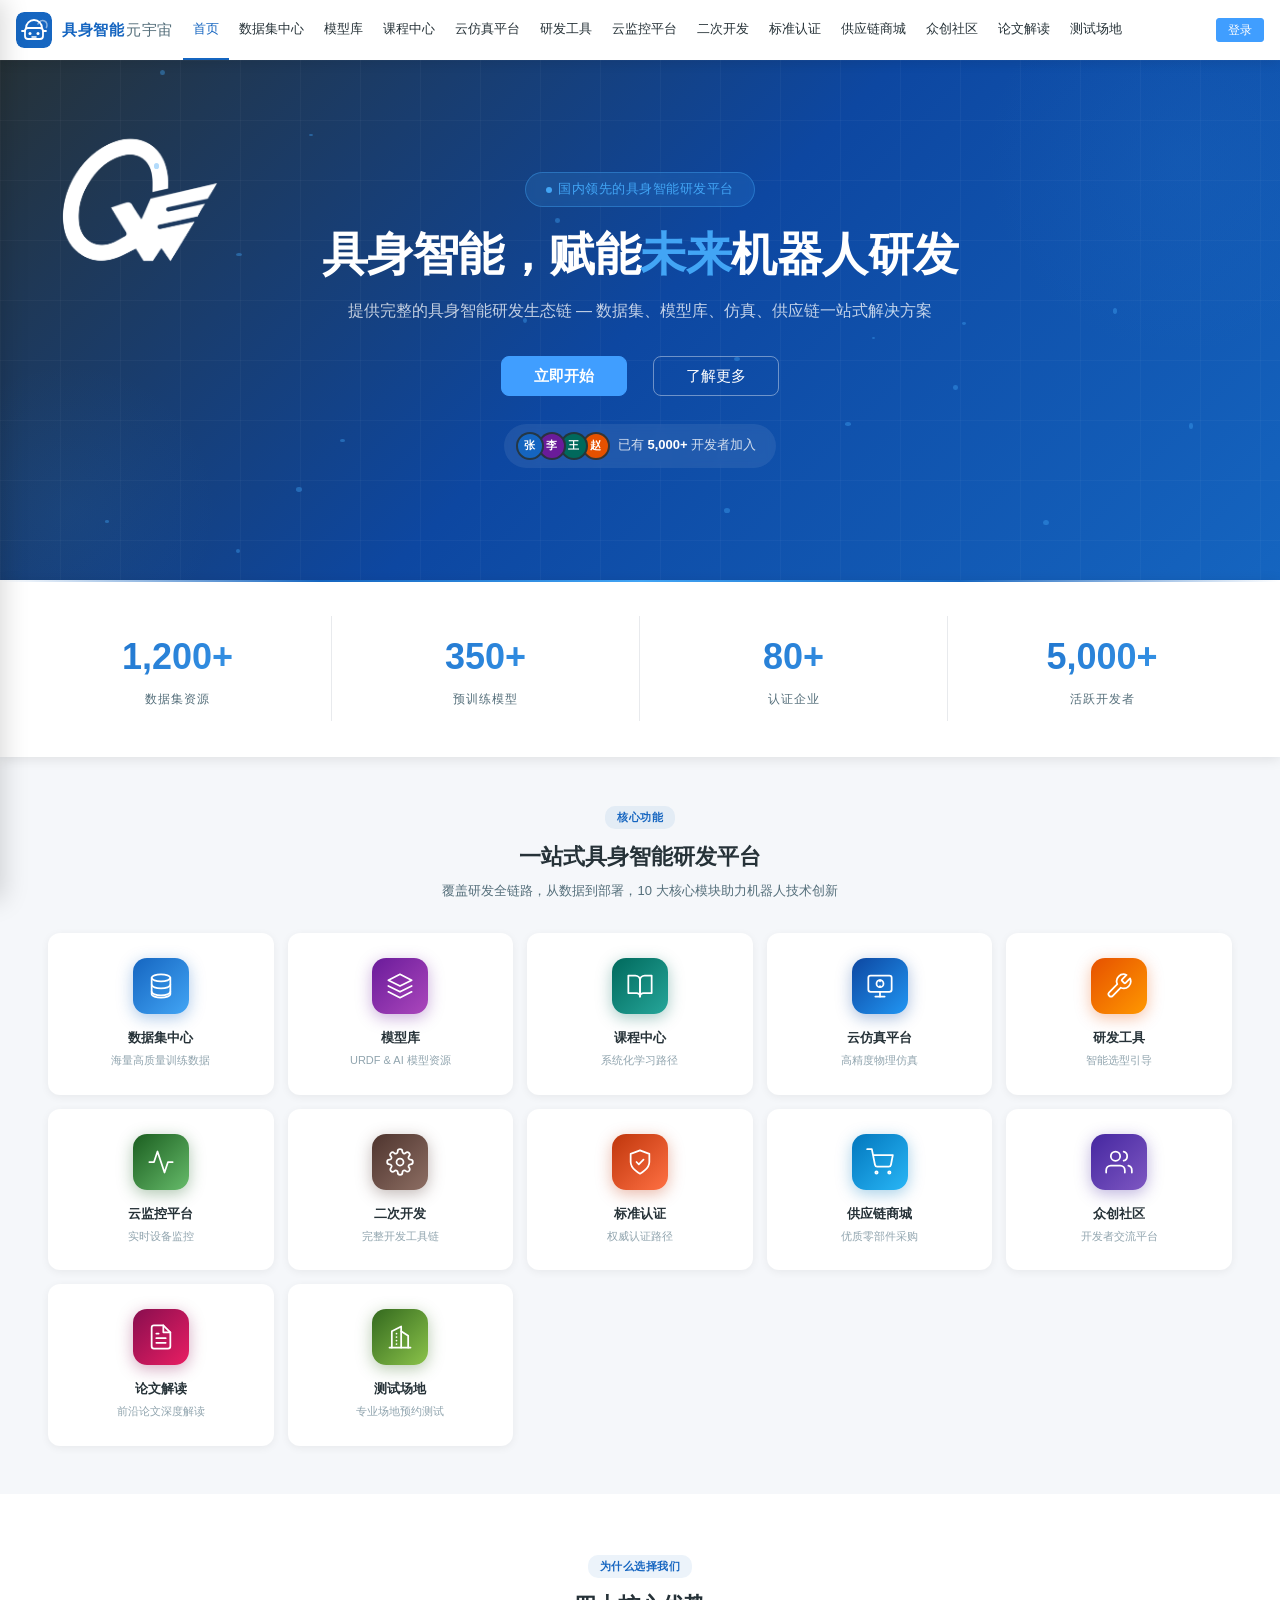
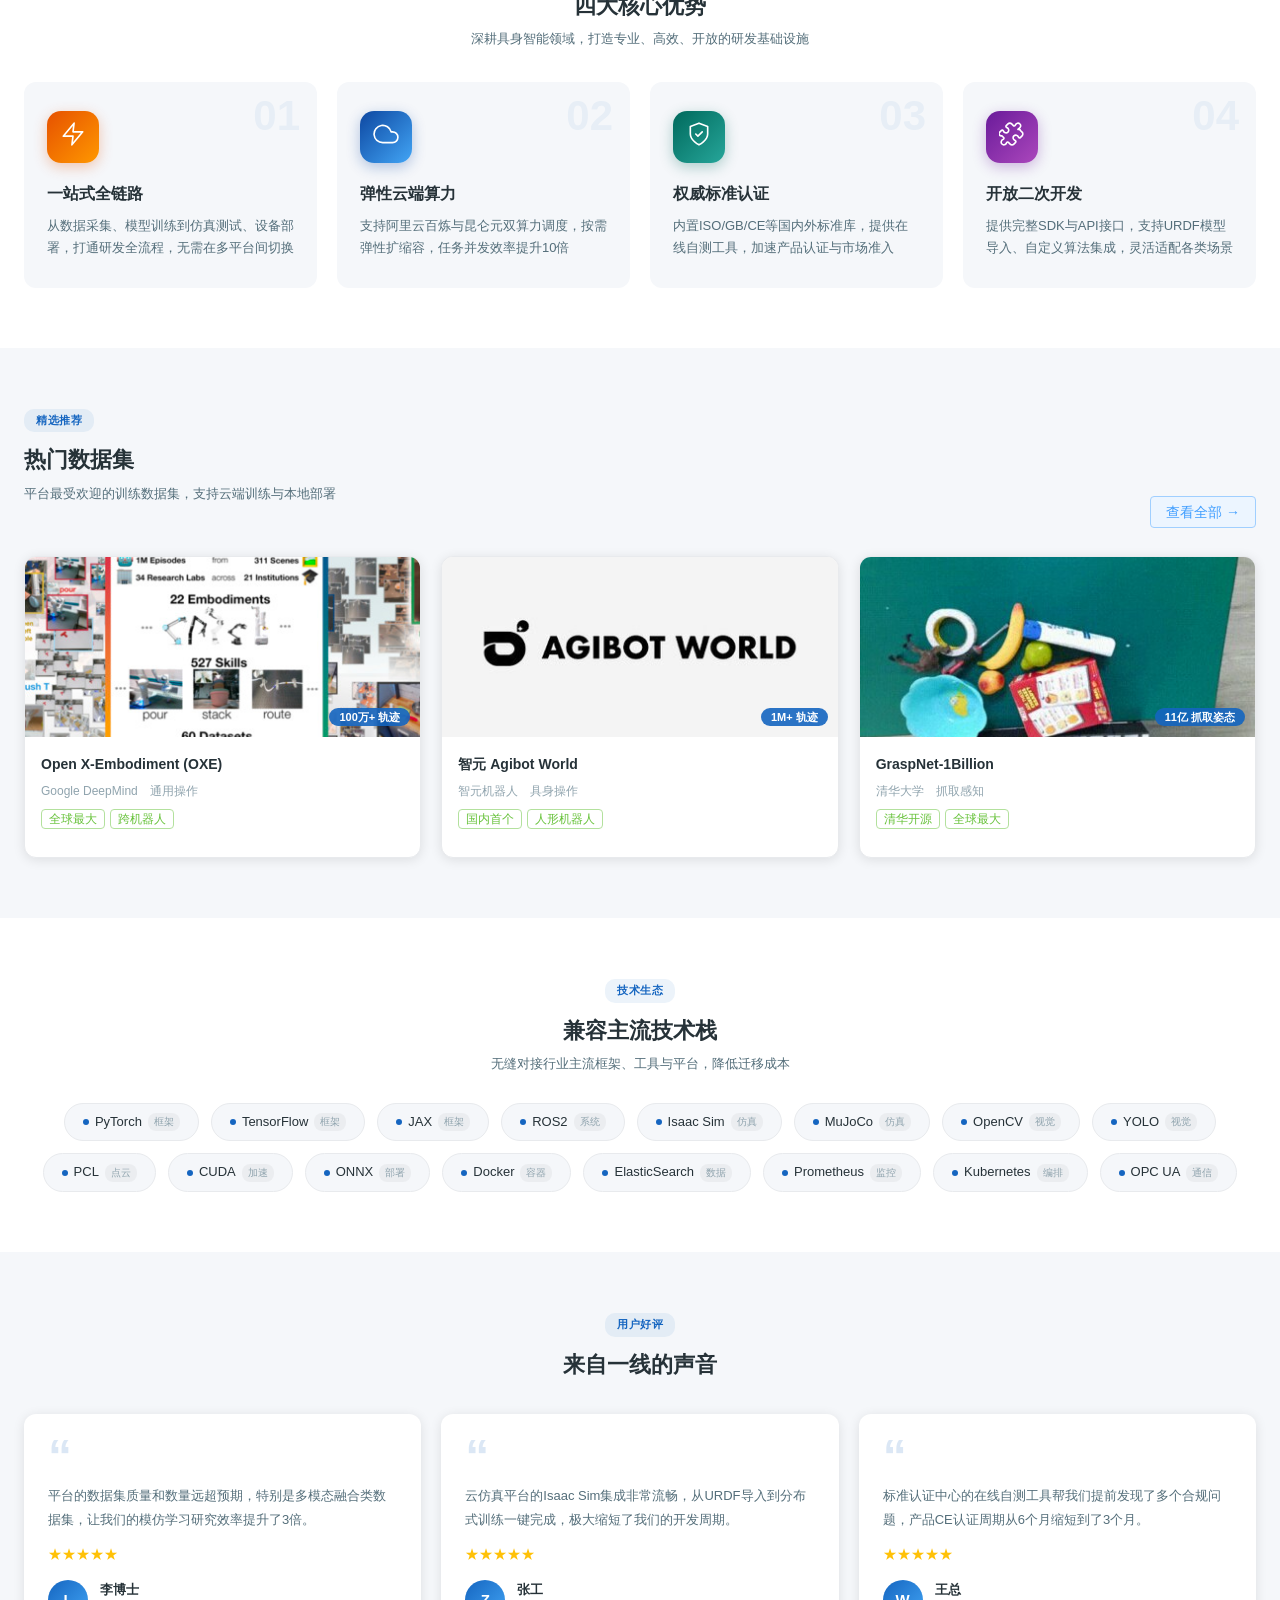
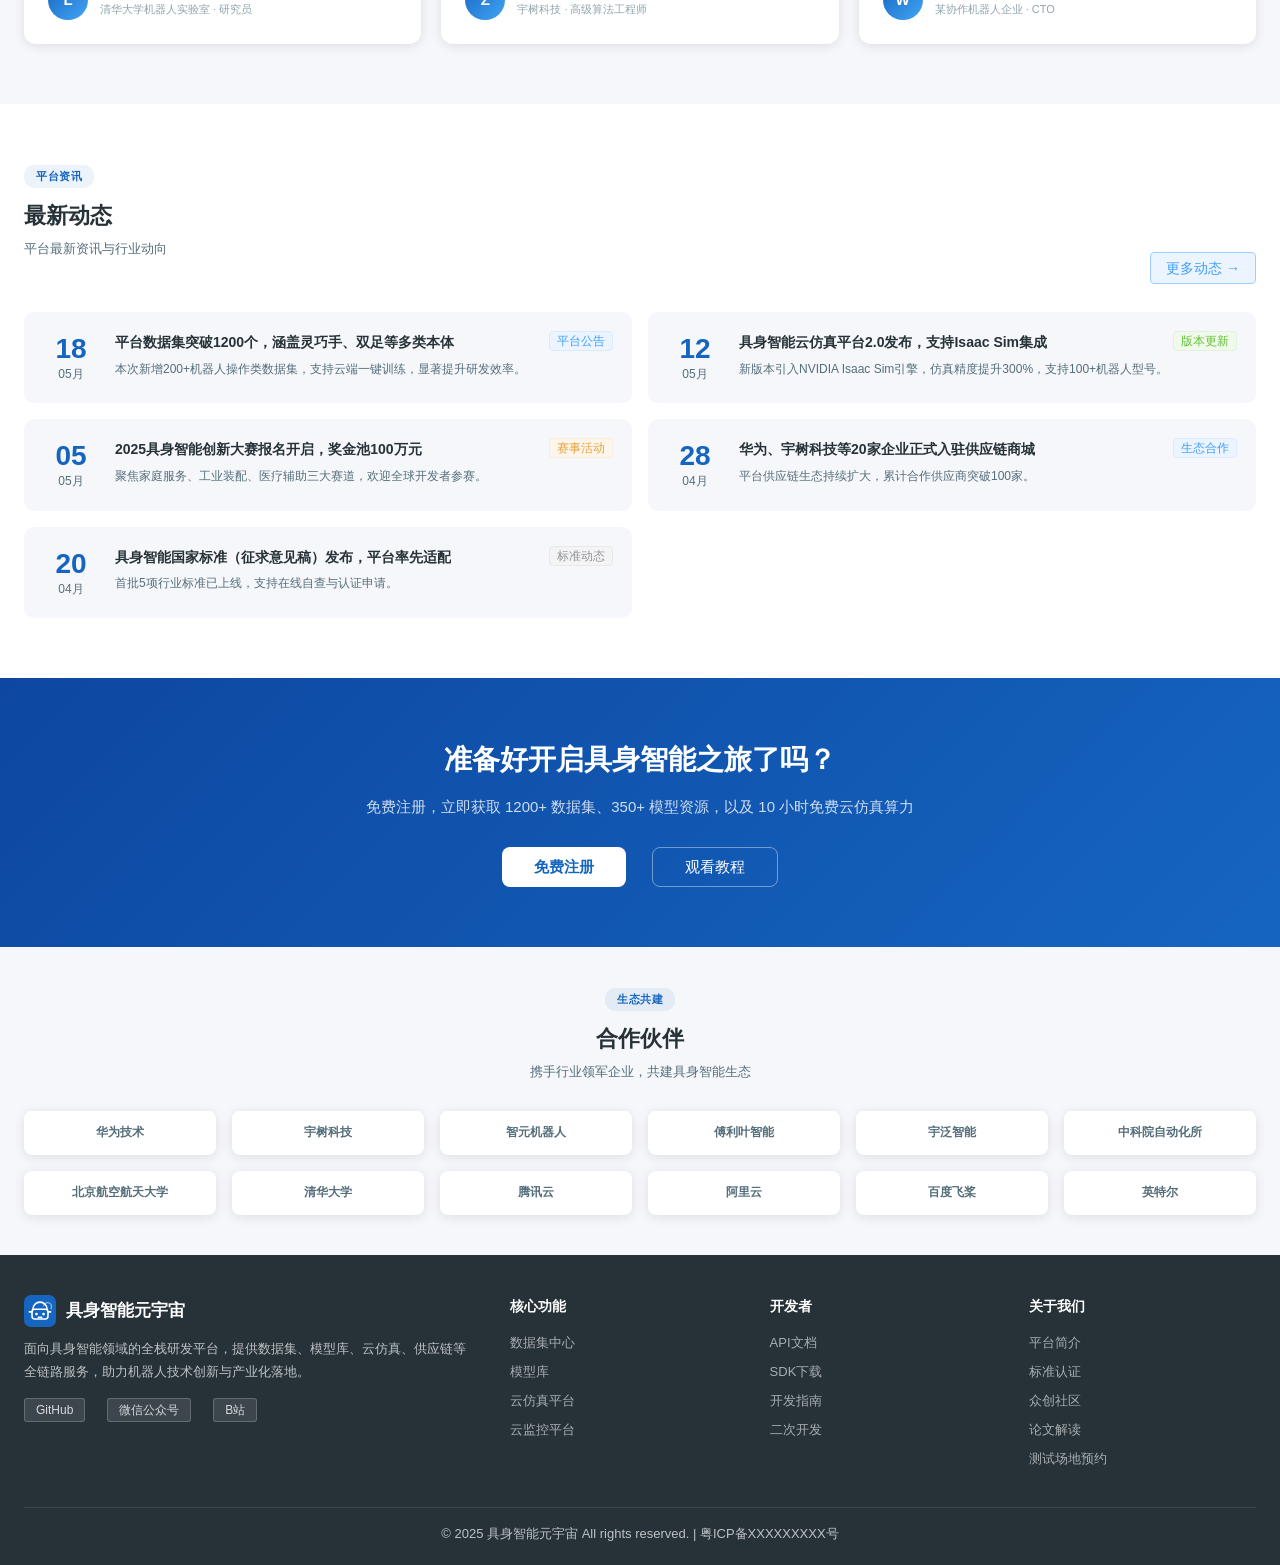
==== commit fe7f7a26: "day 2" ====
--- a/index.html
+++ b/index.html
@@ -3,7 +3,7 @@
 <head>
   <meta charset="UTF-8" />
   <meta name="viewport" content="width=device-width, initial-scale=1.0" />
-  <title>具身智能众创云空间</title>
+  <title>具身智能元宇宙</title>
   <!-- Favicon: 机器人+云 融合图标 -->
   <link rel="icon" type="image/svg+xml" href="data:image/svg+xml,%3Csvg xmlns='http://www.w3.org/2000/svg' viewBox='0 0 64 64'%3E%3Cdefs%3E%3ClinearGradient id='g' x1='0' y1='0' x2='1' y2='1'%3E%3Cstop offset='0%25' stop-color='%231565C0'/%3E%3Cstop offset='100%25' stop-color='%2342A5F5'/%3E%3C/linearGradient%3E%3C/defs%3E%3Crect width='64' height='64' rx='14' fill='url(%23g)'/%3E%3Cpath d='M20 28a12 12 0 0 1 24 0' fill='none' stroke='white' stroke-width='2.5' stroke-linecap='round'/%3E%3Crect x='18' y='28' width='28' height='18' rx='4' fill='none' stroke='white' stroke-width='2.5'/%3E%3Ccircle cx='26' cy='37' r='2.5' fill='white'/%3E%3Ccircle cx='38' cy='37' r='2.5' fill='white'/%3E%3Cpath d='M28 43h8' stroke='white' stroke-width='2' stroke-linecap='round'/%3E%3Cline x1='14' y1='33' x2='18' y2='33' stroke='white' stroke-width='2.5' stroke-linecap='round'/%3E%3Cline x1='46' y1='33' x2='50' y2='33' stroke='white' stroke-width='2.5' stroke-linecap='round'/%3E%3Cpath d='M36 20c2-5 7-7 11-5s5 7 3 11' fill='none' stroke='rgba(255,255,255,0.6)' stroke-width='2' stroke-linecap='round'/%3E%3C/svg%3E" />
   <link rel="stylesheet" href="css/element-plus.index.css" />
--- a/css/style.css
+++ b/css/style.css
@@ -220,7 +220,8 @@
 .model-grid--4 { grid-template-columns:repeat(4,1fr); gap:16px; }
 .model-card { border:1px solid var(--border-color); border-radius:var(--radius); overflow:hidden; transition:var(--transition); cursor:pointer; }
 .model-card:hover { box-shadow:var(--shadow-hover); border-color:var(--primary-blue); }
-.model-card-img { width:100%; height:120px; background:linear-gradient(135deg,#E3F2FD,#BBDEFB); display:flex; align-items:center; justify-content:center; font-size:36px; }
+.model-card-img { width:100%; height:160px; background:#FFFFFF; display:flex; align-items:center; justify-content:center; font-size:36px; }
+.model-card-img .model-card-photo { width:100%; height:100%; object-fit:contain; display:block; }
 .model-card-body { padding:10px; }
 .model-card-name { font-size:13px; font-weight:600; color:var(--dark-gray); margin-bottom:4px; }
 .model-card-desc { font-size:11px; color:var(--medium-gray); }
@@ -455,7 +456,7 @@
   .dataset-grid { grid-template-columns: 1fr; gap: 14px; }
 
   .model-grid--4 { grid-template-columns: 1fr; gap: 12px; }
-  .model-card-img { height: 100px; }
+  .model-card-img { height: 130px; }
   .model-quick-tags { gap: 6px; }
   .model-quick-tag { padding: 4px 10px; font-size: 11px; }
 
